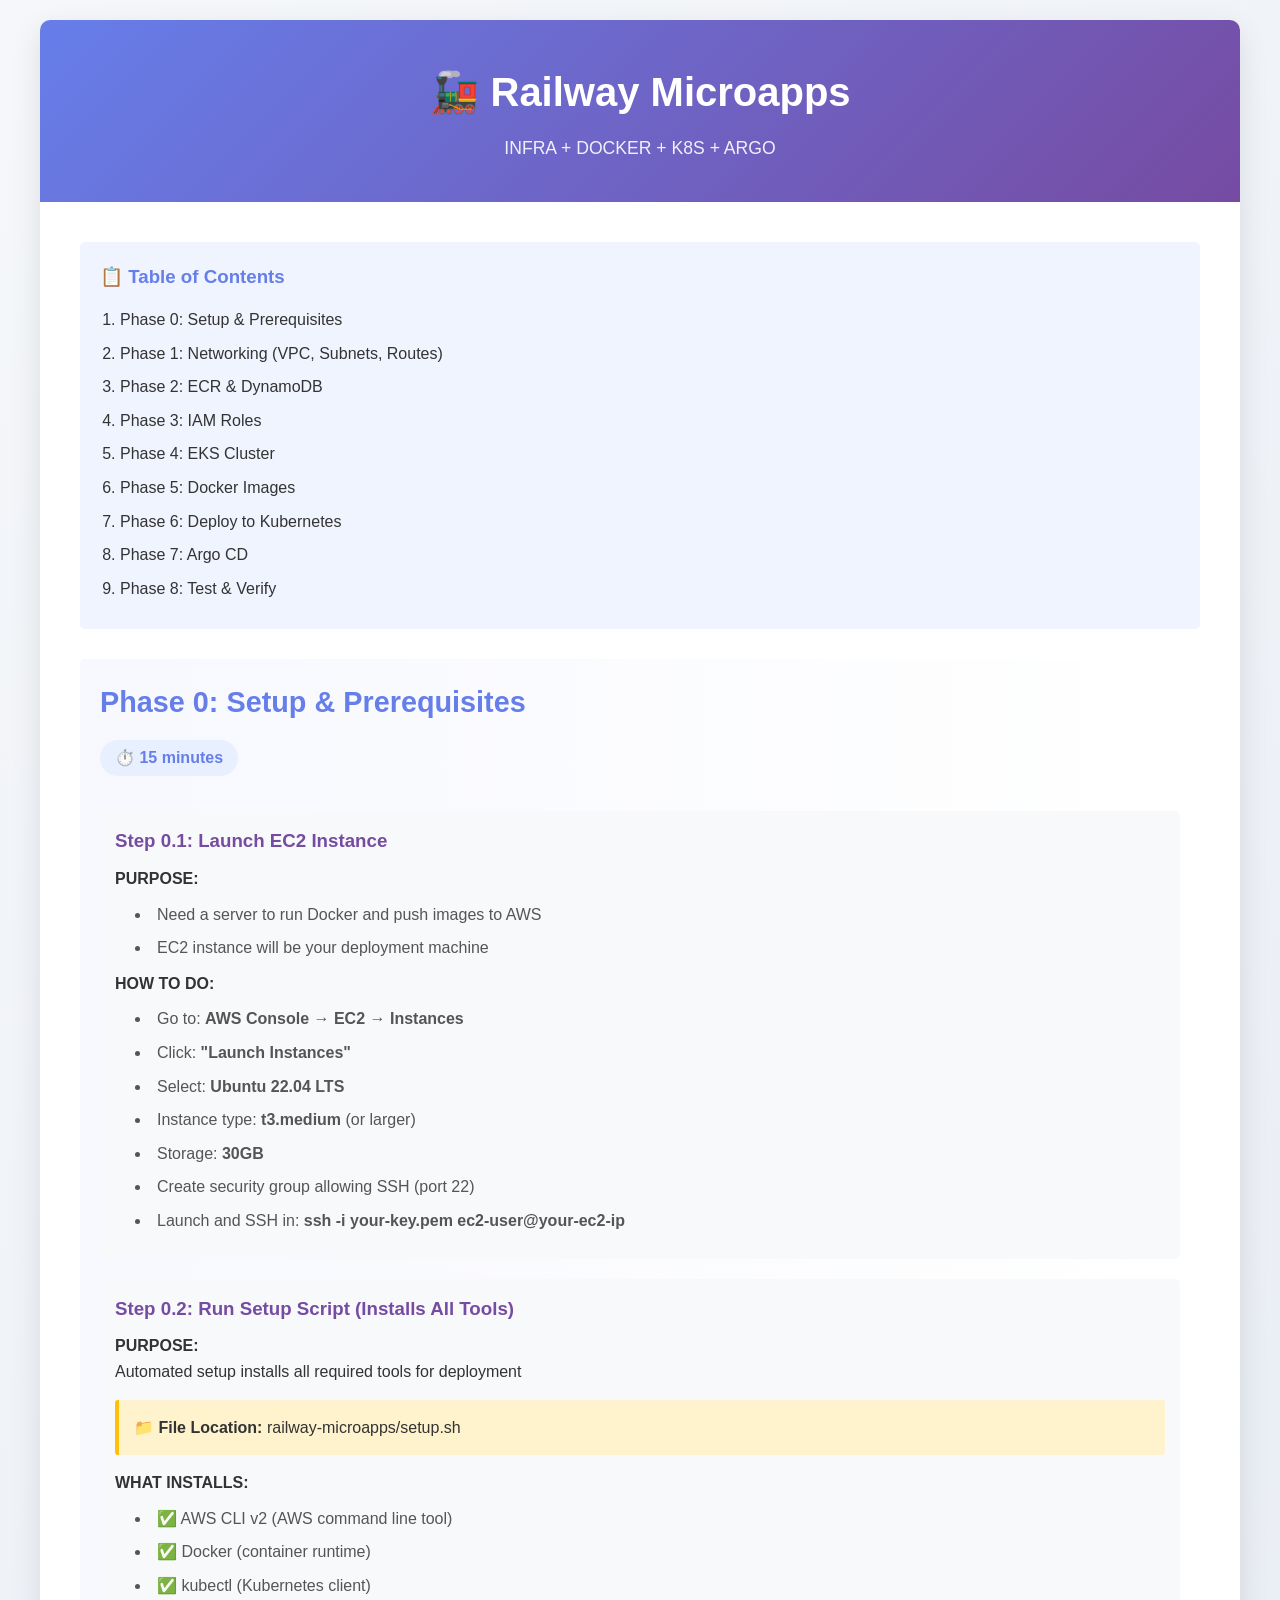
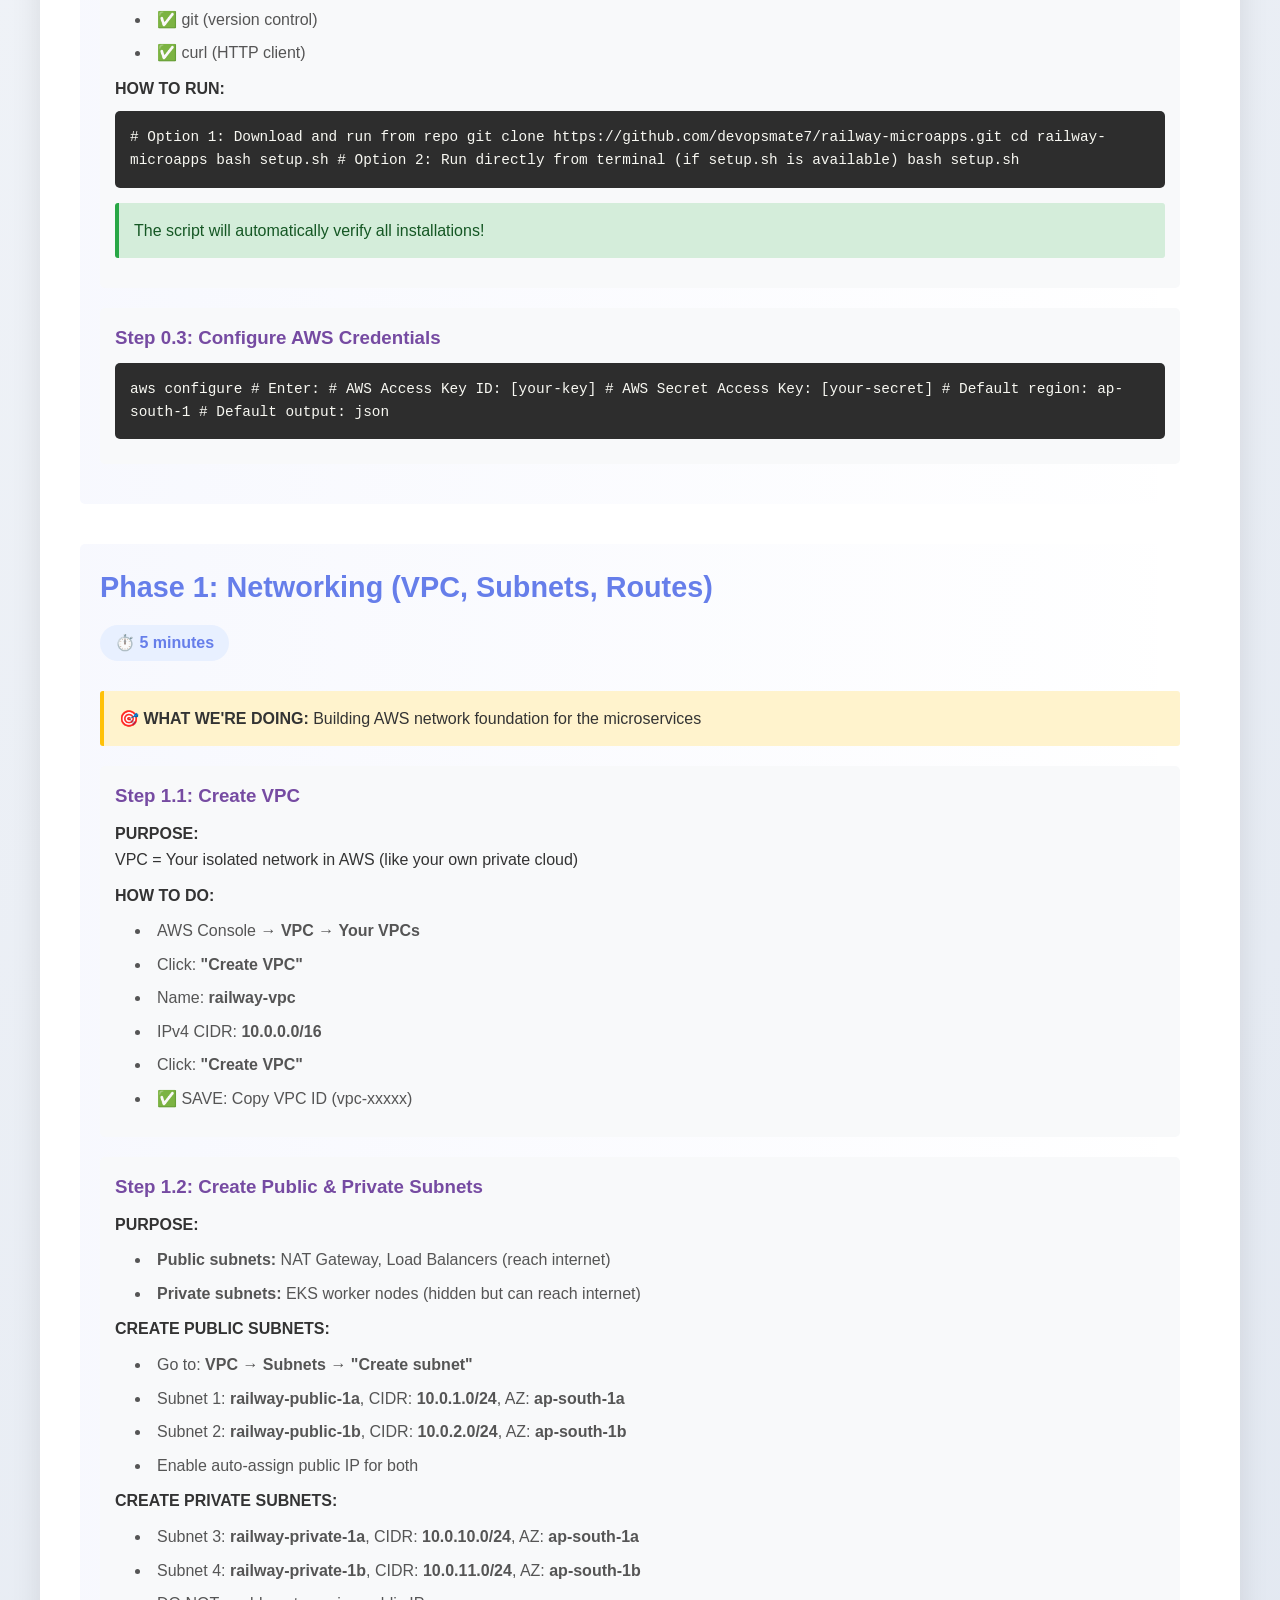
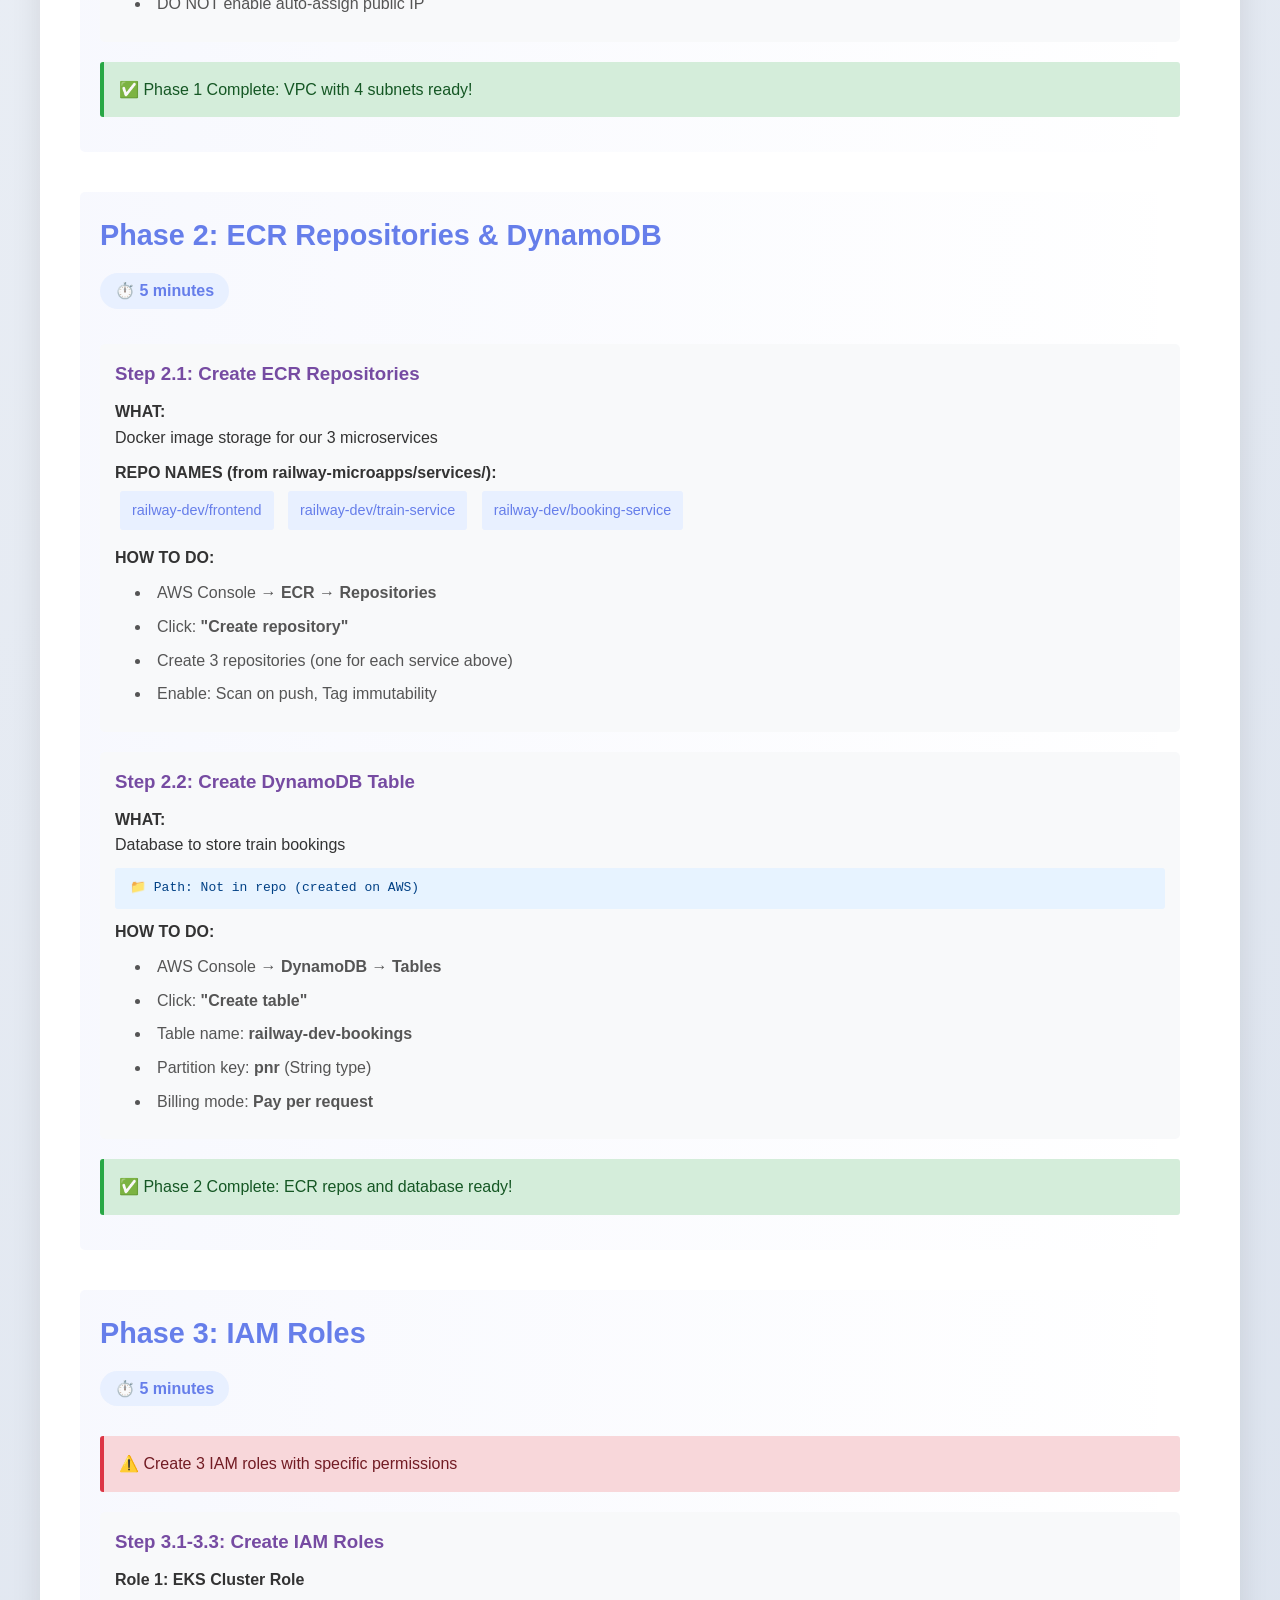
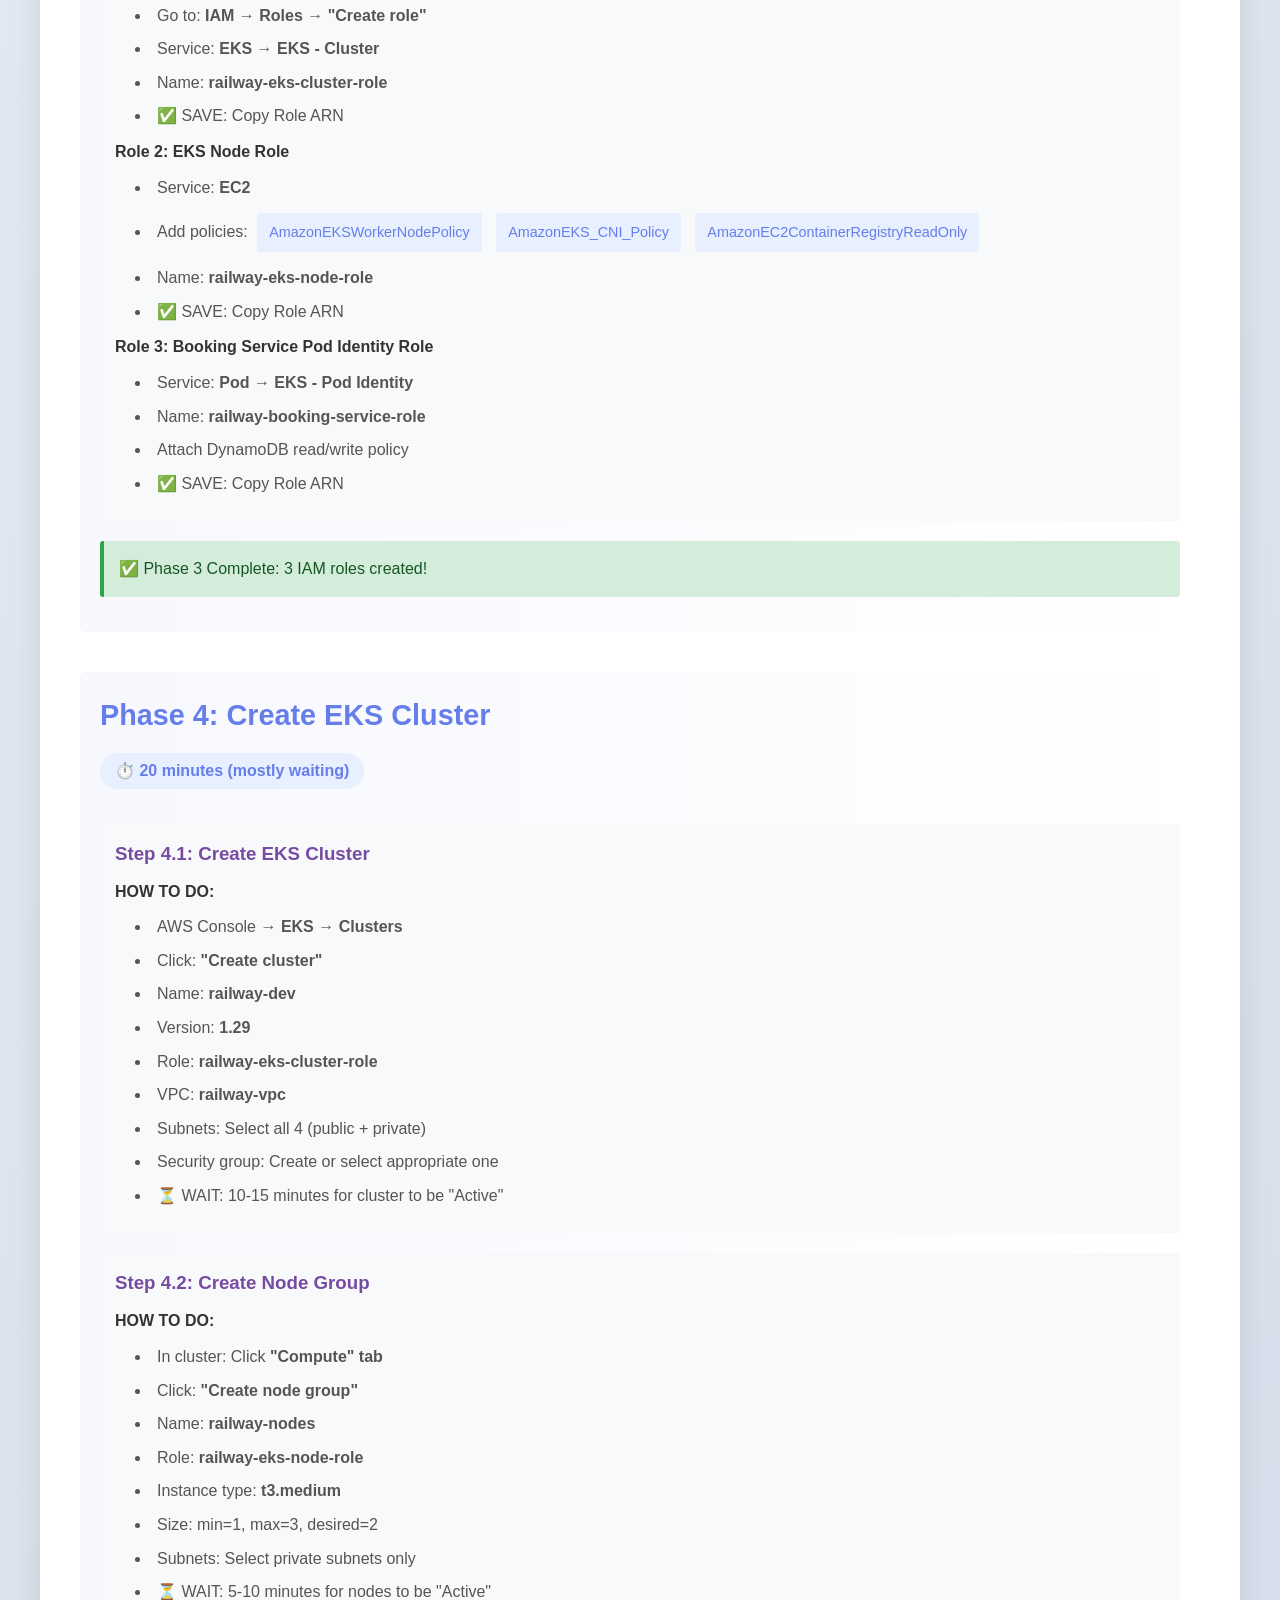
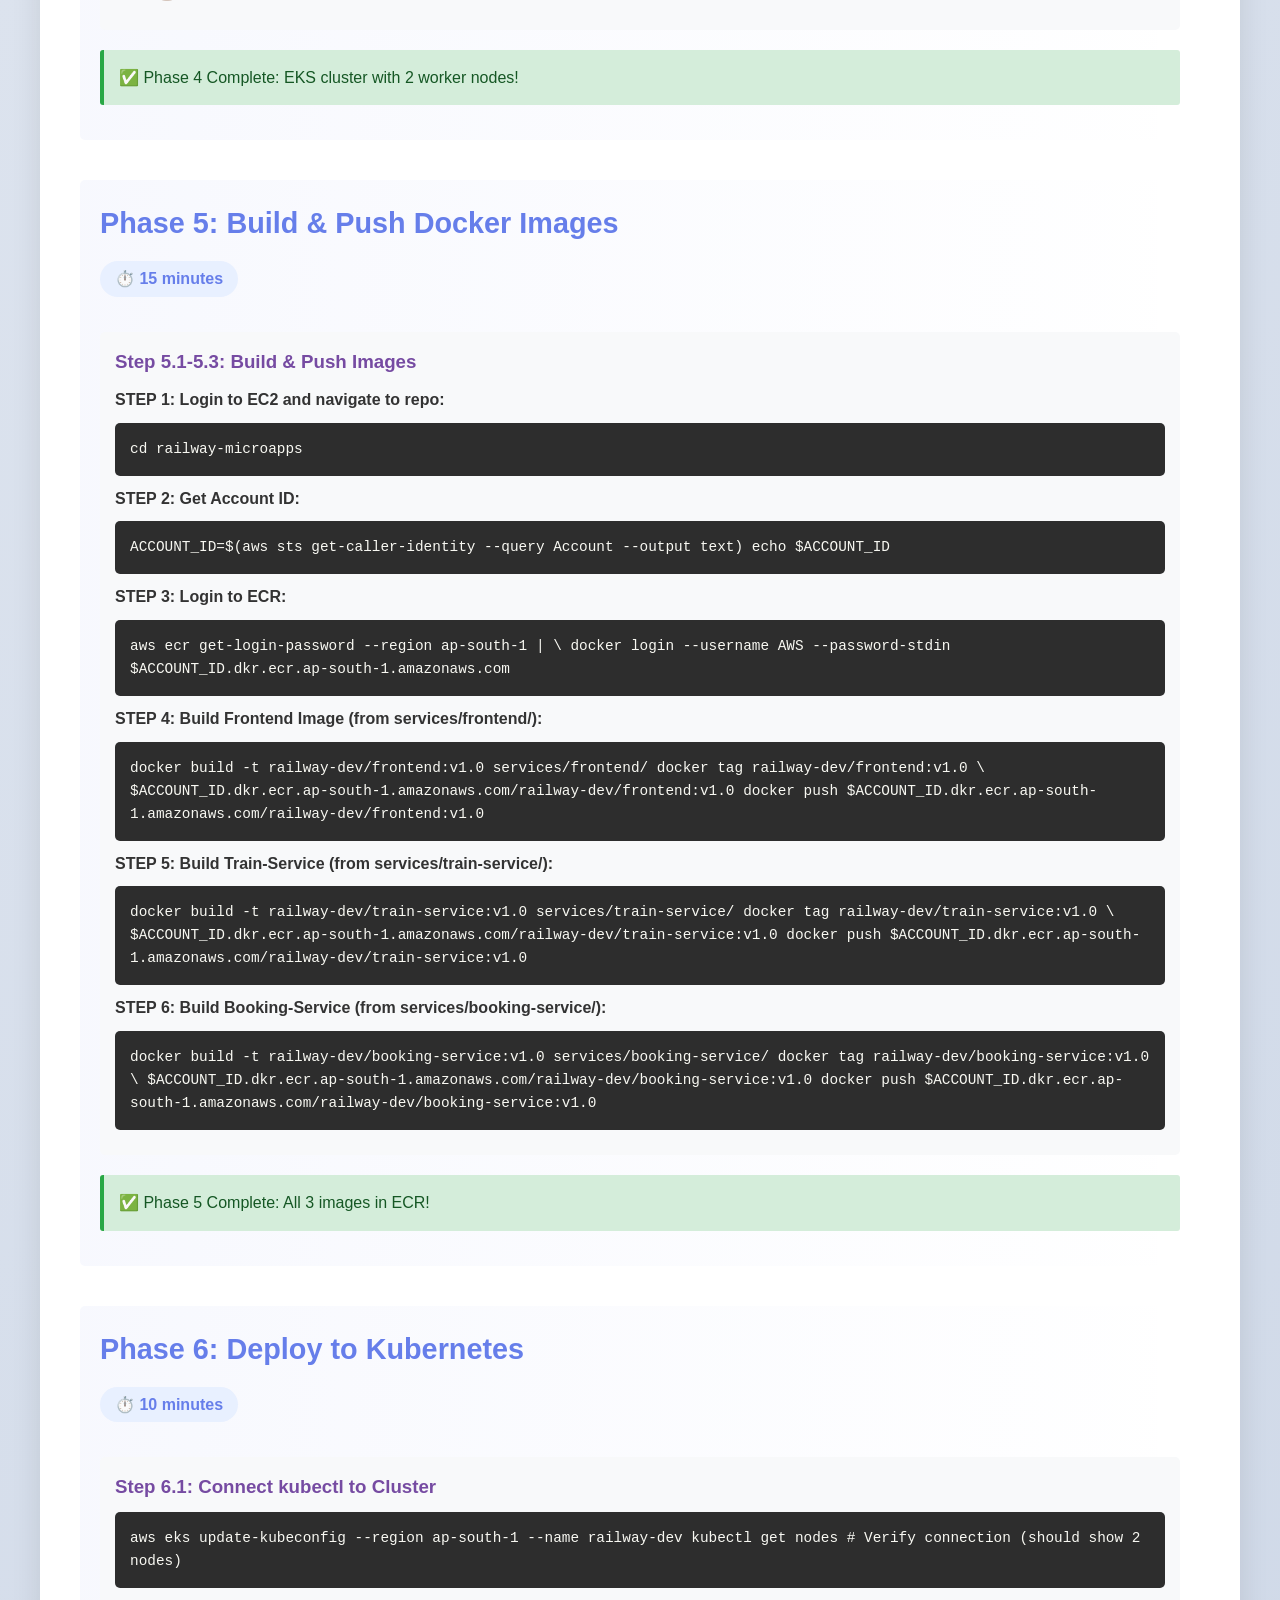
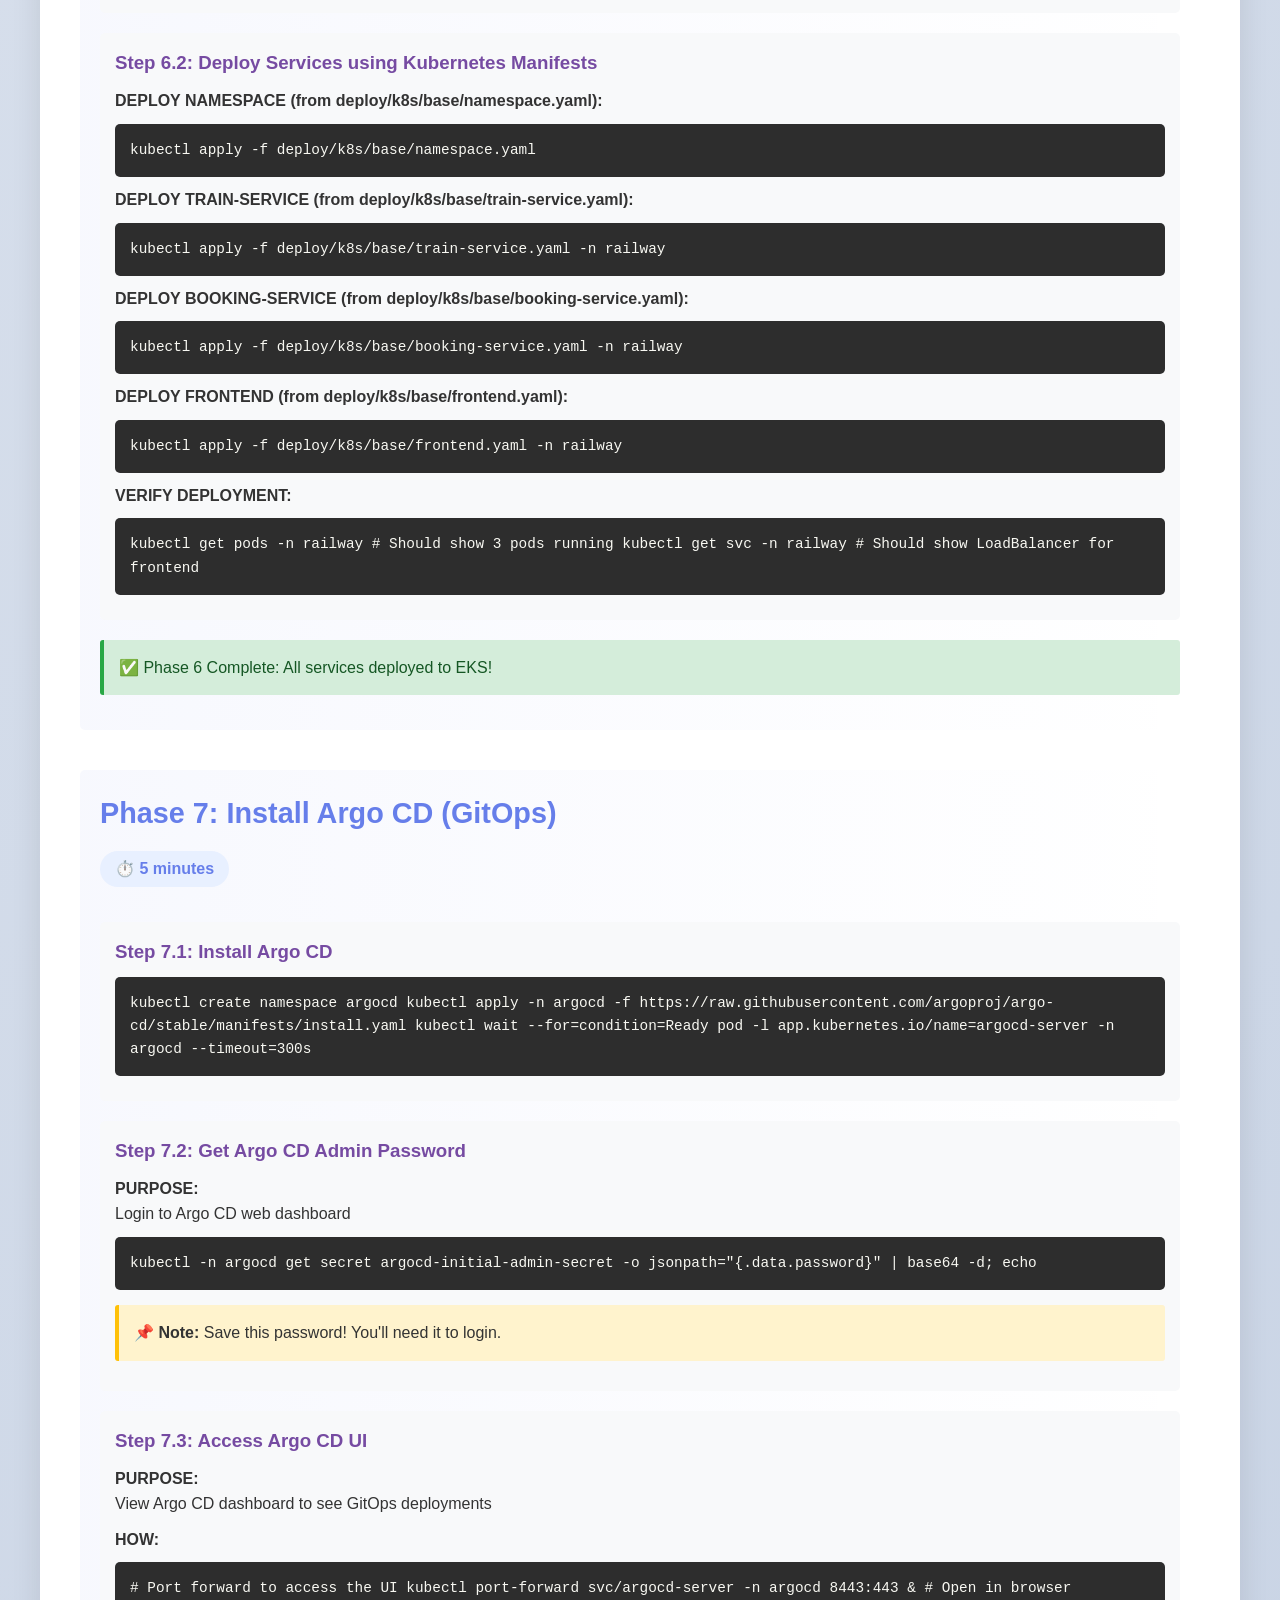
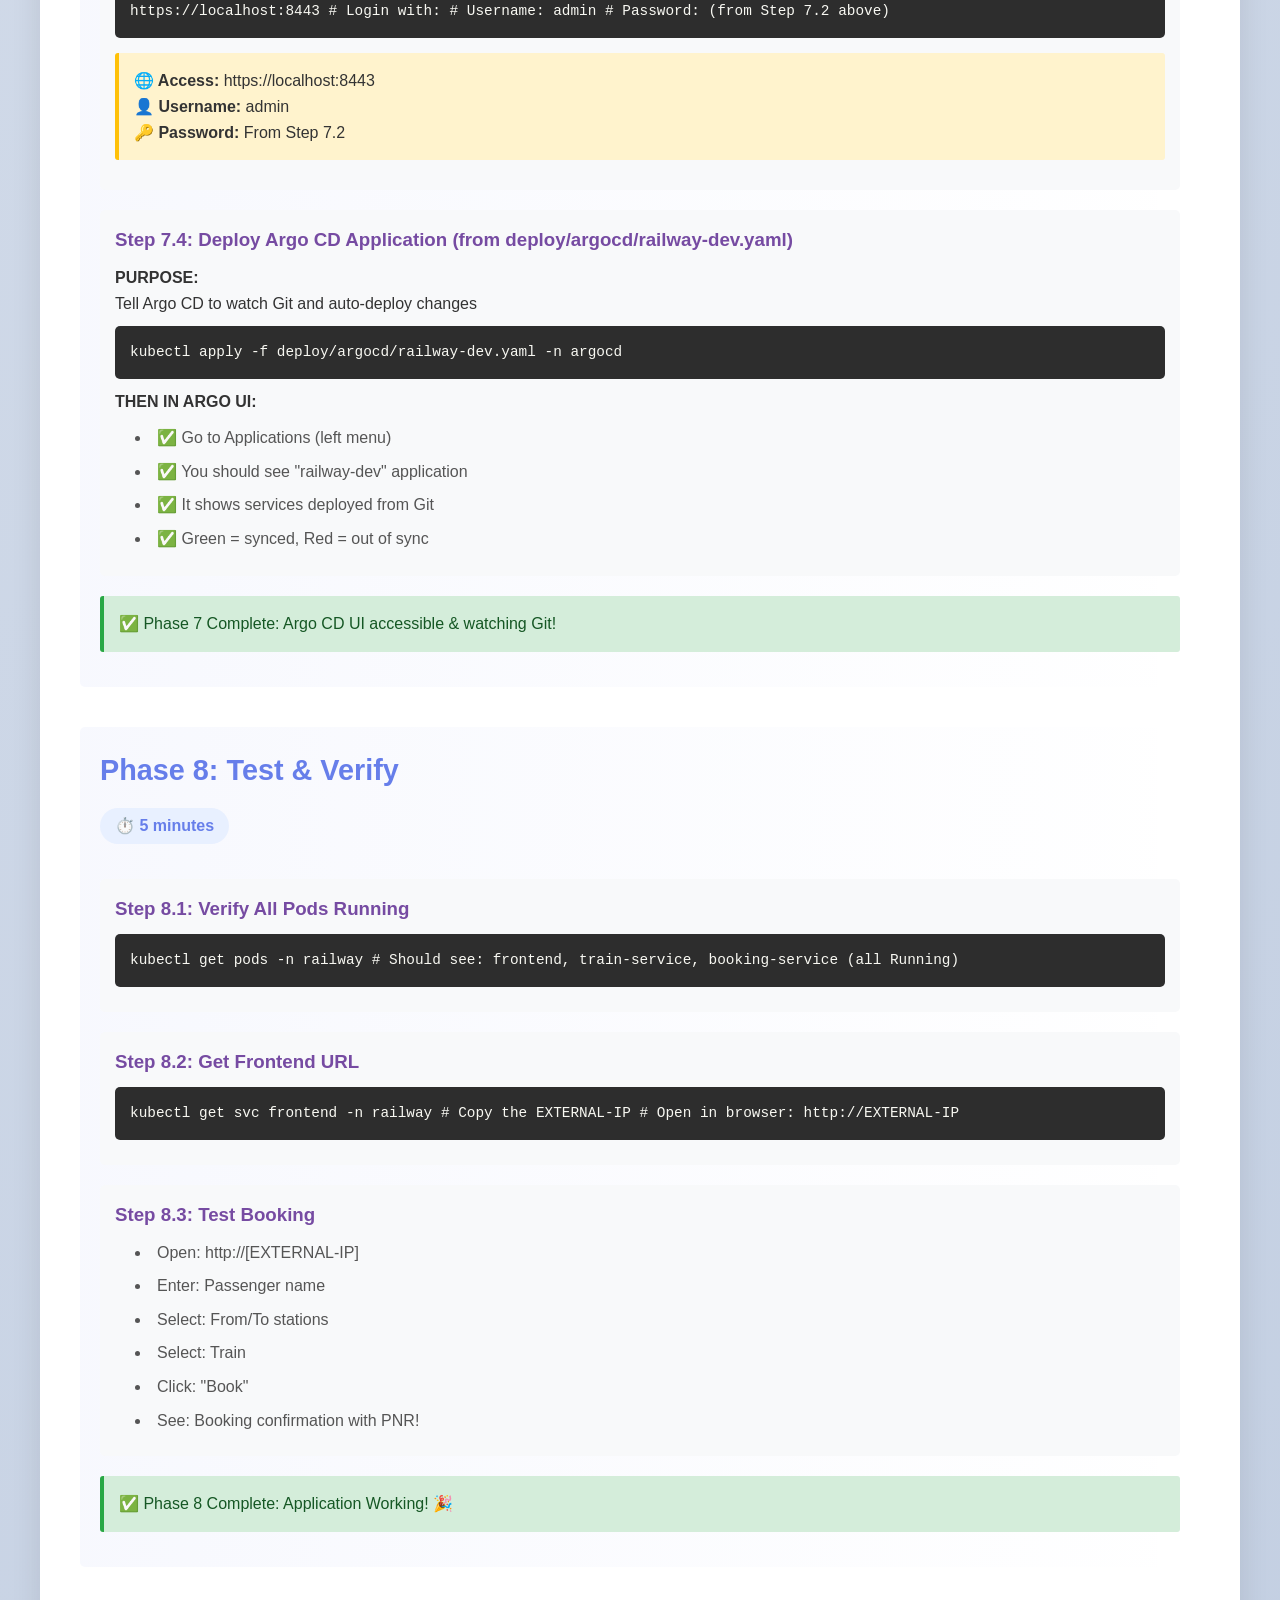
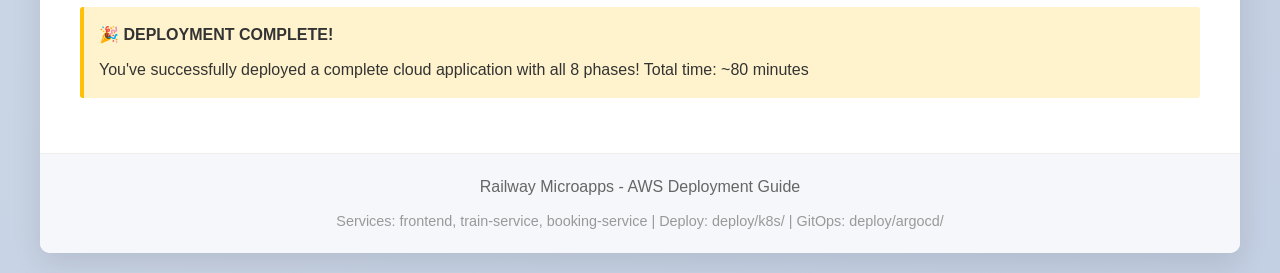
==== DEPLOYMENT-GUIDE.html @ 7a45e985 "Add EC2 setup script and update deployment guide with Argo CD UI access instructions Co-authored-by:" ====
<!DOCTYPE html>
<html lang="en">
<head>
    <meta charset="UTF-8">
    <meta name="viewport" content="width=device-width, initial-scale=1.0">
    <title>Railway Microapps - Deployment Guide</title>
    <style>
        * {
            margin: 0;
            padding: 0;
            box-sizing: border-box;
        }
        
        body {
            font-family: 'Segoe UI', Tahoma, Geneva, Verdana, sans-serif;
            background: linear-gradient(135deg, #f5f7fa 0%, #c3cfe2 100%);
            color: #333;
            line-height: 1.6;
            padding: 20px;
        }
        
        .container {
            max-width: 1200px;
            margin: 0 auto;
            background: white;
            border-radius: 10px;
            box-shadow: 0 10px 30px rgba(0,0,0,0.1);
            overflow: hidden;
        }
        
        header {
            background: linear-gradient(135deg, #667eea 0%, #764ba2 100%);
            color: white;
            padding: 40px 20px;
            text-align: center;
        }
        
        header h1 {
            font-size: 2.5em;
            margin-bottom: 10px;
        }
        
        header p {
            font-size: 1.1em;
            opacity: 0.9;
        }
        
        .content {
            padding: 40px;
        }
        
        .phase {
            margin-bottom: 40px;
            background: linear-gradient(to right, rgba(102, 126, 234, 0.05), transparent);
            padding: 20px;
            border-radius: 5px;
        }
        
        .phase h2 {
            color: #667eea;
            margin-bottom: 15px;
            font-size: 1.8em;
        }
        
        .phase-time {
            background: #e8f0ff;
            color: #667eea;
            display: inline-block;
            padding: 5px 15px;
            border-radius: 20px;
            font-weight: bold;
            margin-bottom: 15px;
        }
        
        .step {
            margin: 20px 0;
            padding: 15px;
            background: #f8f9fa;
            border-radius: 5px;
        }
        
        .step h3 {
            color: #764ba2;
            margin-bottom: 10px;
        }
        
        .step-content {
            margin: 10px 0;
        }
        
        .section-title {
            font-weight: bold;
            color: #333;
            margin-top: 10px;
        }
        
        .command-block {
            background: #2d2d2d;
            color: #f8f8f2;
            padding: 15px;
            border-radius: 5px;
            margin: 10px 0;
            font-family: 'Courier New', monospace;
            overflow-x: auto;
            font-size: 0.9em;
        }
        
        .list {
            margin-left: 20px;
            margin-top: 10px;
        }
        
        .list li {
            margin: 8px 0;
            color: #555;
        }
        
        .highlight {
            background: #fff3cd;
            padding: 15px;
            border-left: 4px solid #ffc107;
            border-radius: 3px;
            margin: 15px 0;
        }
        
        .success {
            background: #d4edda;
            padding: 15px;
            border-left: 4px solid #28a745;
            border-radius: 3px;
            margin: 15px 0;
            color: #155724;
        }
        
        .repo-path {
            background: #e7f3ff;
            padding: 10px 15px;
            border-radius: 3px;
            color: #004085;
            margin: 10px 0;
            font-family: monospace;
        }
        
        .toc {
            background: #f0f4ff;
            padding: 20px;
            border-radius: 5px;
            margin-bottom: 30px;
        }
        
        .toc h3 {
            color: #667eea;
            margin-bottom: 15px;
        }
        
        .toc ol {
            margin-left: 20px;
        }
        
        .toc li {
            margin: 8px 0;
        }
        
        footer {
            background: #f5f7fa;
            padding: 20px;
            text-align: center;
            color: #666;
            border-top: 1px solid #eee;
        }
        
        .tab {
            display: inline-block;
            margin: 5px;
            padding: 8px 12px;
            background: #e8f0ff;
            color: #667eea;
            border-radius: 3px;
            font-size: 0.9em;
        }
        
        .warning {
            background: #f8d7da;
            padding: 15px;
            border-left: 4px solid #dc3545;
            border-radius: 3px;
            margin: 15px 0;
            color: #721c24;
        }
    </style>
</head>
<body>
    <div class="container">
        <header>
            <h1>🚂 Railway Microapps</h1>
            <p>INFRA + DOCKER + K8S + ARGO</p>
        </header>
        
        <div class="content">
            <div class="toc">
                <h3>📋 Table of Contents</h3>
                <ol>
                    <li>Phase 0: Setup & Prerequisites</li>
                    <li>Phase 1: Networking (VPC, Subnets, Routes)</li>
                    <li>Phase 2: ECR & DynamoDB</li>
                    <li>Phase 3: IAM Roles</li>
                    <li>Phase 4: EKS Cluster</li>
                    <li>Phase 5: Docker Images</li>
                    <li>Phase 6: Deploy to Kubernetes</li>
                    <li>Phase 7: Argo CD</li>
                    <li>Phase 8: Test & Verify</li>
                </ol>
            </div>

            <!-- PHASE 0 -->
            <div class="phase">
                <h2>Phase 0: Setup & Prerequisites</h2>
                <div class="phase-time">⏱️ 15 minutes</div>
                
                <div class="step">
                    <h3>Step 0.1: Launch EC2 Instance</h3>
                    <div class="step-content">
                        <div class="section-title">PURPOSE:</div>
                        <div class="list">
                            <li>Need a server to run Docker and push images to AWS</li>
                            <li>EC2 instance will be your deployment machine</li>
                        </div>
                        
                        <div class="section-title">HOW TO DO:</div>
                        <div class="list">
                            <li>Go to: <strong>AWS Console → EC2 → Instances</strong></li>
                            <li>Click: <strong>"Launch Instances"</strong></li>
                            <li>Select: <strong>Ubuntu 22.04 LTS</strong></li>
                            <li>Instance type: <strong>t3.medium</strong> (or larger)</li>
                            <li>Storage: <strong>30GB</strong></li>
                            <li>Create security group allowing SSH (port 22)</li>
                            <li>Launch and SSH in: <strong>ssh -i your-key.pem ec2-user@your-ec2-ip</strong></li>
                        </div>
                    </div>
                </div>

                <div class="step">
                    <h3>Step 0.2: Run Setup Script (Installs All Tools)</h3>
                    <div class="step-content">
                        <div class="section-title">PURPOSE:</div>
                        <p>Automated setup installs all required tools for deployment</p>
                        
                        <div class="highlight">
                            <strong>📁 File Location:</strong> railway-microapps/setup.sh
                        </div>
                        
                        <div class="section-title">WHAT INSTALLS:</div>
                        <div class="list">
                            <li>✅ AWS CLI v2 (AWS command line tool)</li>
                            <li>✅ Docker (container runtime)</li>
                            <li>✅ kubectl (Kubernetes client)</li>
                            <li>✅ git (version control)</li>
                            <li>✅ curl (HTTP client)</li>
                        </div>
                        
                        <div class="section-title">HOW TO RUN:</div>
                        <div class="command-block">
# Option 1: Download and run from repo
git clone https://github.com/devopsmate7/railway-microapps.git
cd railway-microapps
bash setup.sh

# Option 2: Run directly from terminal (if setup.sh is available)
bash setup.sh
                        </div>
                        
                        <div class="success">
                            The script will automatically verify all installations!
                        </div>
                    </div>
                </div>

                <div class="step">
                    <h3>Step 0.3: Configure AWS Credentials</h3>
                    <div class="step-content">
                        <div class="command-block">
aws configure

# Enter:
# AWS Access Key ID: [your-key]
# AWS Secret Access Key: [your-secret]
# Default region: ap-south-1
# Default output: json
                        </div>
                    </div>
                </div>
            </div>

            <!-- PHASE 1 -->
            <div class="phase">
                <h2>Phase 1: Networking (VPC, Subnets, Routes)</h2>
                <div class="phase-time">⏱️ 5 minutes</div>
                
                <div class="highlight">
                    <strong>🎯 WHAT WE'RE DOING:</strong> Building AWS network foundation for the microservices
                </div>

                <div class="step">
                    <h3>Step 1.1: Create VPC</h3>
                    <div class="step-content">
                        <div class="section-title">PURPOSE:</div>
                        <p>VPC = Your isolated network in AWS (like your own private cloud)</p>
                        
                        <div class="section-title">HOW TO DO:</div>
                        <div class="list">
                            <li>AWS Console → <strong>VPC → Your VPCs</strong></li>
                            <li>Click: <strong>"Create VPC"</strong></li>
                            <li>Name: <strong>railway-vpc</strong></li>
                            <li>IPv4 CIDR: <strong>10.0.0.0/16</strong></li>
                            <li>Click: <strong>"Create VPC"</strong></li>
                            <li>✅ SAVE: Copy VPC ID (vpc-xxxxx)</li>
                        </div>
                    </div>
                </div>

                <div class="step">
                    <h3>Step 1.2: Create Public & Private Subnets</h3>
                    <div class="step-content">
                        <div class="section-title">PURPOSE:</div>
                        <div class="list">
                            <li><strong>Public subnets:</strong> NAT Gateway, Load Balancers (reach internet)</li>
                            <li><strong>Private subnets:</strong> EKS worker nodes (hidden but can reach internet)</li>
                        </div>
                        
                        <div class="section-title">CREATE PUBLIC SUBNETS:</div>
                        <div class="list">
                            <li>Go to: <strong>VPC → Subnets → "Create subnet"</strong></li>
                            <li>Subnet 1: <strong>railway-public-1a</strong>, CIDR: <strong>10.0.1.0/24</strong>, AZ: <strong>ap-south-1a</strong></li>
                            <li>Subnet 2: <strong>railway-public-1b</strong>, CIDR: <strong>10.0.2.0/24</strong>, AZ: <strong>ap-south-1b</strong></li>
                            <li>Enable auto-assign public IP for both</li>
                        </div>
                        
                        <div class="section-title">CREATE PRIVATE SUBNETS:</div>
                        <div class="list">
                            <li>Subnet 3: <strong>railway-private-1a</strong>, CIDR: <strong>10.0.10.0/24</strong>, AZ: <strong>ap-south-1a</strong></li>
                            <li>Subnet 4: <strong>railway-private-1b</strong>, CIDR: <strong>10.0.11.0/24</strong>, AZ: <strong>ap-south-1b</strong></li>
                            <li>DO NOT enable auto-assign public IP</li>
                        </div>
                    </div>
                </div>

                <div class="success">
                    ✅ Phase 1 Complete: VPC with 4 subnets ready!
                </div>
            </div>

            <!-- PHASE 2 -->
            <div class="phase">
                <h2>Phase 2: ECR Repositories & DynamoDB</h2>
                <div class="phase-time">⏱️ 5 minutes</div>
                
                <div class="step">
                    <h3>Step 2.1: Create ECR Repositories</h3>
                    <div class="step-content">
                        <div class="section-title">WHAT:</div>
                        <p>Docker image storage for our 3 microservices</p>
                        
                        <div class="section-title">REPO NAMES (from railway-microapps/services/):</div>
                        <div class="tab">railway-dev/frontend</div>
                        <div class="tab">railway-dev/train-service</div>
                        <div class="tab">railway-dev/booking-service</div>
                        
                        <div class="section-title">HOW TO DO:</div>
                        <div class="list">
                            <li>AWS Console → <strong>ECR → Repositories</strong></li>
                            <li>Click: <strong>"Create repository"</strong></li>
                            <li>Create 3 repositories (one for each service above)</li>
                            <li>Enable: Scan on push, Tag immutability</li>
                        </div>
                    </div>
                </div>

                <div class="step">
                    <h3>Step 2.2: Create DynamoDB Table</h3>
                    <div class="step-content">
                        <div class="section-title">WHAT:</div>
                        <p>Database to store train bookings</p>
                        
                        <div class="repo-path">
                            📁 Path: Not in repo (created on AWS)
                        </div>
                        
                        <div class="section-title">HOW TO DO:</div>
                        <div class="list">
                            <li>AWS Console → <strong>DynamoDB → Tables</strong></li>
                            <li>Click: <strong>"Create table"</strong></li>
                            <li>Table name: <strong>railway-dev-bookings</strong></li>
                            <li>Partition key: <strong>pnr</strong> (String type)</li>
                            <li>Billing mode: <strong>Pay per request</strong></li>
                        </div>
                    </div>
                </div>

                <div class="success">
                    ✅ Phase 2 Complete: ECR repos and database ready!
                </div>
            </div>

            <!-- PHASE 3 -->
            <div class="phase">
                <h2>Phase 3: IAM Roles</h2>
                <div class="phase-time">⏱️ 5 minutes</div>
                
                <div class="warning">
                    ⚠️ Create 3 IAM roles with specific permissions
                </div>
                
                <div class="step">
                    <h3>Step 3.1-3.3: Create IAM Roles</h3>
                    <div class="step-content">
                        <div class="section-title">Role 1: EKS Cluster Role</div>
                        <div class="list">
                            <li>Go to: <strong>IAM → Roles → "Create role"</strong></li>
                            <li>Service: <strong>EKS → EKS - Cluster</strong></li>
                            <li>Name: <strong>railway-eks-cluster-role</strong></li>
                            <li>✅ SAVE: Copy Role ARN</li>
                        </div>
                        
                        <div class="section-title">Role 2: EKS Node Role</div>
                        <div class="list">
                            <li>Service: <strong>EC2</strong></li>
                            <li>Add policies:
                                <div class="tab">AmazonEKSWorkerNodePolicy</div>
                                <div class="tab">AmazonEKS_CNI_Policy</div>
                                <div class="tab">AmazonEC2ContainerRegistryReadOnly</div>
                            </li>
                            <li>Name: <strong>railway-eks-node-role</strong></li>
                            <li>✅ SAVE: Copy Role ARN</li>
                        </div>
                        
                        <div class="section-title">Role 3: Booking Service Pod Identity Role</div>
                        <div class="list">
                            <li>Service: <strong>Pod → EKS - Pod Identity</strong></li>
                            <li>Name: <strong>railway-booking-service-role</strong></li>
                            <li>Attach DynamoDB read/write policy</li>
                            <li>✅ SAVE: Copy Role ARN</li>
                        </div>
                    </div>
                </div>

                <div class="success">
                    ✅ Phase 3 Complete: 3 IAM roles created!
                </div>
            </div>

            <!-- PHASE 4 -->
            <div class="phase">
                <h2>Phase 4: Create EKS Cluster</h2>
                <div class="phase-time">⏱️ 20 minutes (mostly waiting)</div>
                
                <div class="step">
                    <h3>Step 4.1: Create EKS Cluster</h3>
                    <div class="step-content">
                        <div class="section-title">HOW TO DO:</div>
                        <div class="list">
                            <li>AWS Console → <strong>EKS → Clusters</strong></li>
                            <li>Click: <strong>"Create cluster"</strong></li>
                            <li>Name: <strong>railway-dev</strong></li>
                            <li>Version: <strong>1.29</strong></li>
                            <li>Role: <strong>railway-eks-cluster-role</strong></li>
                            <li>VPC: <strong>railway-vpc</strong></li>
                            <li>Subnets: Select all 4 (public + private)</li>
                            <li>Security group: Create or select appropriate one</li>
                            <li>⏳ WAIT: 10-15 minutes for cluster to be "Active"</li>
                        </div>
                    </div>
                </div>

                <div class="step">
                    <h3>Step 4.2: Create Node Group</h3>
                    <div class="step-content">
                        <div class="section-title">HOW TO DO:</div>
                        <div class="list">
                            <li>In cluster: Click <strong>"Compute" tab</strong></li>
                            <li>Click: <strong>"Create node group"</strong></li>
                            <li>Name: <strong>railway-nodes</strong></li>
                            <li>Role: <strong>railway-eks-node-role</strong></li>
                            <li>Instance type: <strong>t3.medium</strong></li>
                            <li>Size: min=1, max=3, desired=2</li>
                            <li>Subnets: Select private subnets only</li>
                            <li>⏳ WAIT: 5-10 minutes for nodes to be "Active"</li>
                        </div>
                    </div>
                </div>

                <div class="success">
                    ✅ Phase 4 Complete: EKS cluster with 2 worker nodes!
                </div>
            </div>

            <!-- PHASE 5 -->
            <div class="phase">
                <h2>Phase 5: Build & Push Docker Images</h2>
                <div class="phase-time">⏱️ 15 minutes</div>
                
                <div class="step">
                    <h3>Step 5.1-5.3: Build & Push Images</h3>
                    <div class="step-content">
                        <div class="section-title">STEP 1: Login to EC2 and navigate to repo:</div>
                        <div class="command-block">
cd railway-microapps
                        </div>
                        
                        <div class="section-title">STEP 2: Get Account ID:</div>
                        <div class="command-block">
ACCOUNT_ID=$(aws sts get-caller-identity --query Account --output text)
echo $ACCOUNT_ID
                        </div>
                        
                        <div class="section-title">STEP 3: Login to ECR:</div>
                        <div class="command-block">
aws ecr get-login-password --region ap-south-1 | \
docker login --username AWS --password-stdin $ACCOUNT_ID.dkr.ecr.ap-south-1.amazonaws.com
                        </div>
                        
                        <div class="section-title">STEP 4: Build Frontend Image (from services/frontend/):</div>
                        <div class="command-block">
docker build -t railway-dev/frontend:v1.0 services/frontend/
docker tag railway-dev/frontend:v1.0 \
$ACCOUNT_ID.dkr.ecr.ap-south-1.amazonaws.com/railway-dev/frontend:v1.0
docker push $ACCOUNT_ID.dkr.ecr.ap-south-1.amazonaws.com/railway-dev/frontend:v1.0
                        </div>
                        
                        <div class="section-title">STEP 5: Build Train-Service (from services/train-service/):</div>
                        <div class="command-block">
docker build -t railway-dev/train-service:v1.0 services/train-service/
docker tag railway-dev/train-service:v1.0 \
$ACCOUNT_ID.dkr.ecr.ap-south-1.amazonaws.com/railway-dev/train-service:v1.0
docker push $ACCOUNT_ID.dkr.ecr.ap-south-1.amazonaws.com/railway-dev/train-service:v1.0
                        </div>
                        
                        <div class="section-title">STEP 6: Build Booking-Service (from services/booking-service/):</div>
                        <div class="command-block">
docker build -t railway-dev/booking-service:v1.0 services/booking-service/
docker tag railway-dev/booking-service:v1.0 \
$ACCOUNT_ID.dkr.ecr.ap-south-1.amazonaws.com/railway-dev/booking-service:v1.0
docker push $ACCOUNT_ID.dkr.ecr.ap-south-1.amazonaws.com/railway-dev/booking-service:v1.0
                        </div>
                    </div>
                </div>

                <div class="success">
                    ✅ Phase 5 Complete: All 3 images in ECR!
                </div>
            </div>

            <!-- PHASE 6 -->
            <div class="phase">
                <h2>Phase 6: Deploy to Kubernetes</h2>
                <div class="phase-time">⏱️ 10 minutes</div>
                
                <div class="step">
                    <h3>Step 6.1: Connect kubectl to Cluster</h3>
                    <div class="command-block">
aws eks update-kubeconfig --region ap-south-1 --name railway-dev
kubectl get nodes  # Verify connection (should show 2 nodes)
                    </div>
                </div>

                <div class="step">
                    <h3>Step 6.2: Deploy Services using Kubernetes Manifests</h3>
                    <div class="step-content">
                        <div class="section-title">DEPLOY NAMESPACE (from deploy/k8s/base/namespace.yaml):</div>
                        <div class="command-block">
kubectl apply -f deploy/k8s/base/namespace.yaml
                        </div>
                        
                        <div class="section-title">DEPLOY TRAIN-SERVICE (from deploy/k8s/base/train-service.yaml):</div>
                        <div class="command-block">
kubectl apply -f deploy/k8s/base/train-service.yaml -n railway
                        </div>
                        
                        <div class="section-title">DEPLOY BOOKING-SERVICE (from deploy/k8s/base/booking-service.yaml):</div>
                        <div class="command-block">
kubectl apply -f deploy/k8s/base/booking-service.yaml -n railway
                        </div>
                        
                        <div class="section-title">DEPLOY FRONTEND (from deploy/k8s/base/frontend.yaml):</div>
                        <div class="command-block">
kubectl apply -f deploy/k8s/base/frontend.yaml -n railway
                        </div>
                        
                        <div class="section-title">VERIFY DEPLOYMENT:</div>
                        <div class="command-block">
kubectl get pods -n railway  # Should show 3 pods running
kubectl get svc -n railway   # Should show LoadBalancer for frontend
                        </div>
                    </div>
                </div>

                <div class="success">
                    ✅ Phase 6 Complete: All services deployed to EKS!
                </div>
            </div>

            <!-- PHASE 7 -->
            <div class="phase">
                <h2>Phase 7: Install Argo CD (GitOps)</h2>
                <div class="phase-time">⏱️ 5 minutes</div>
                
                <div class="step">
                    <h3>Step 7.1: Install Argo CD</h3>
                    <div class="command-block">
kubectl create namespace argocd
kubectl apply -n argocd -f https://raw.githubusercontent.com/argoproj/argo-cd/stable/manifests/install.yaml
kubectl wait --for=condition=Ready pod -l app.kubernetes.io/name=argocd-server -n argocd --timeout=300s
                    </div>
                </div>

                <div class="step">
                    <h3>Step 7.2: Get Argo CD Admin Password</h3>
                    <div class="step-content">
                        <div class="section-title">PURPOSE:</div>
                        <p>Login to Argo CD web dashboard</p>
                        <div class="command-block">
kubectl -n argocd get secret argocd-initial-admin-secret -o jsonpath="{.data.password}" | base64 -d; echo
                        </div>
                        <div class="highlight">
                            <strong>📌 Note:</strong> Save this password! You'll need it to login.
                        </div>
                    </div>
                </div>

                <div class="step">
                    <h3>Step 7.3: Access Argo CD UI</h3>
                    <div class="step-content">
                        <div class="section-title">PURPOSE:</div>
                        <p>View Argo CD dashboard to see GitOps deployments</p>
                        
                        <div class="section-title">HOW:</div>
                        <div class="command-block">
# Port forward to access the UI
kubectl port-forward svc/argocd-server -n argocd 8443:443 &

# Open in browser
https://localhost:8443

# Login with:
# Username: admin
# Password: (from Step 7.2 above)
                        </div>
                        
                        <div class="highlight">
                            <strong>🌐 Access:</strong> https://localhost:8443<br>
                            <strong>👤 Username:</strong> admin<br>
                            <strong>🔑 Password:</strong> From Step 7.2
                        </div>
                    </div>
                </div>

                <div class="step">
                    <h3>Step 7.4: Deploy Argo CD Application (from deploy/argocd/railway-dev.yaml)</h3>
                    <div class="step-content">
                        <div class="section-title">PURPOSE:</div>
                        <p>Tell Argo CD to watch Git and auto-deploy changes</p>
                        
                        <div class="command-block">
kubectl apply -f deploy/argocd/railway-dev.yaml -n argocd
                        </div>
                        
                        <div class="section-title">THEN IN ARGO UI:</div>
                        <div class="list">
                            <li>✅ Go to Applications (left menu)</li>
                            <li>✅ You should see "railway-dev" application</li>
                            <li>✅ It shows services deployed from Git</li>
                            <li>✅ Green = synced, Red = out of sync</li>
                        </div>
                    </div>
                </div>

                <div class="success">
                    ✅ Phase 7 Complete: Argo CD UI accessible & watching Git!
                </div>
            </div>

            <!-- PHASE 8 -->
            <div class="phase">
                <h2>Phase 8: Test & Verify</h2>
                <div class="phase-time">⏱️ 5 minutes</div>
                
                <div class="step">
                    <h3>Step 8.1: Verify All Pods Running</h3>
                    <div class="command-block">
kubectl get pods -n railway
# Should see: frontend, train-service, booking-service (all Running)
                    </div>
                </div>

                <div class="step">
                    <h3>Step 8.2: Get Frontend URL</h3>
                    <div class="command-block">
kubectl get svc frontend -n railway
# Copy the EXTERNAL-IP
# Open in browser: http://EXTERNAL-IP
                    </div>
                </div>

                <div class="step">
                    <h3>Step 8.3: Test Booking</h3>
                    <div class="list">
                        <li>Open: http://[EXTERNAL-IP]</li>
                        <li>Enter: Passenger name</li>
                        <li>Select: From/To stations</li>
                        <li>Select: Train</li>
                        <li>Click: "Book"</li>
                        <li>See: Booking confirmation with PNR!</li>
                    </div>
                </div>

                <div class="success">
                    ✅ Phase 8 Complete: Application Working! 🎉
                </div>
            </div>

            <div class="highlight" style="margin-top: 40px;">
                <strong>🎉 DEPLOYMENT COMPLETE!</strong>
                <p style="margin-top: 10px;">
                    You've successfully deployed a complete cloud application with all 8 phases!
                    Total time: ~80 minutes
                </p>
            </div>
        </div>
        
        <footer>
            <p>Railway Microapps - AWS Deployment Guide</p>
            <p style="margin-top: 10px; font-size: 0.9em; color: #999;">
                Services: frontend, train-service, booking-service | 
                Deploy: deploy/k8s/ | 
                GitOps: deploy/argocd/
            </p>
        </footer>
    </div>
</body>
</html>
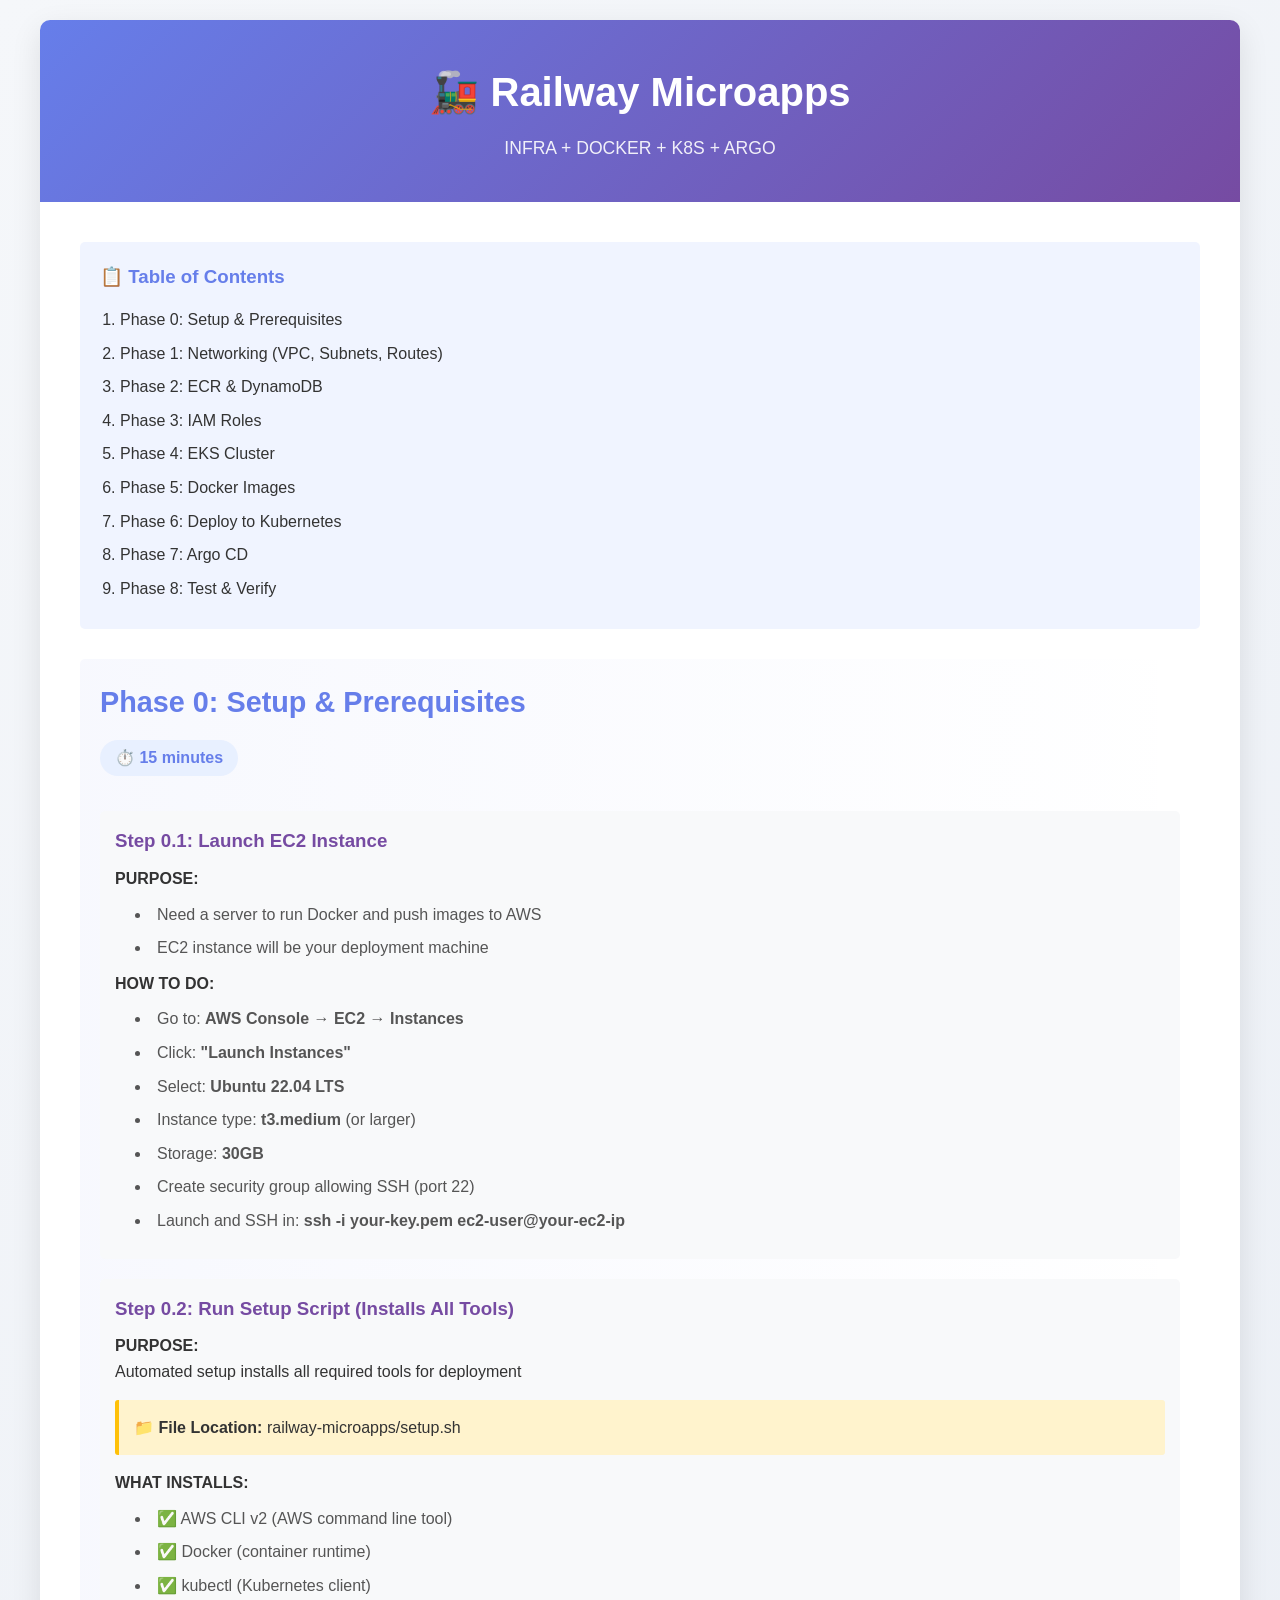
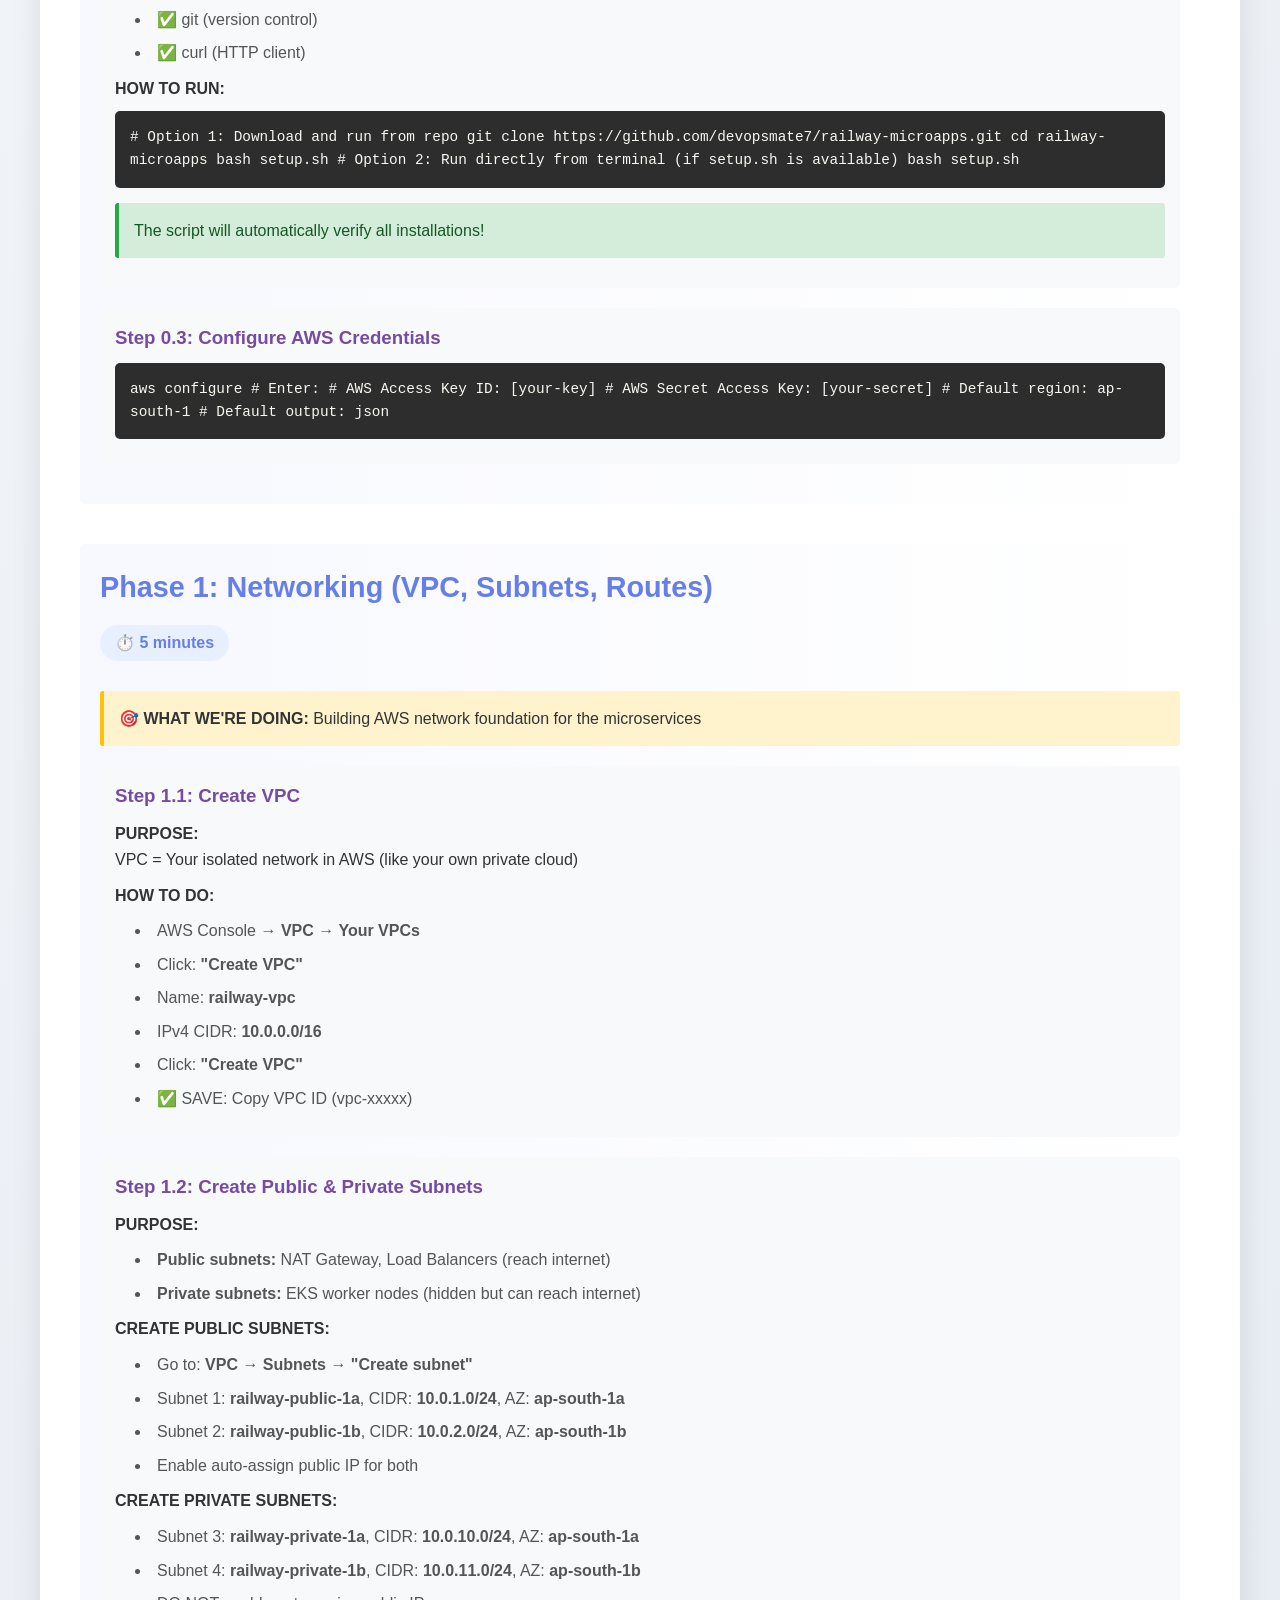
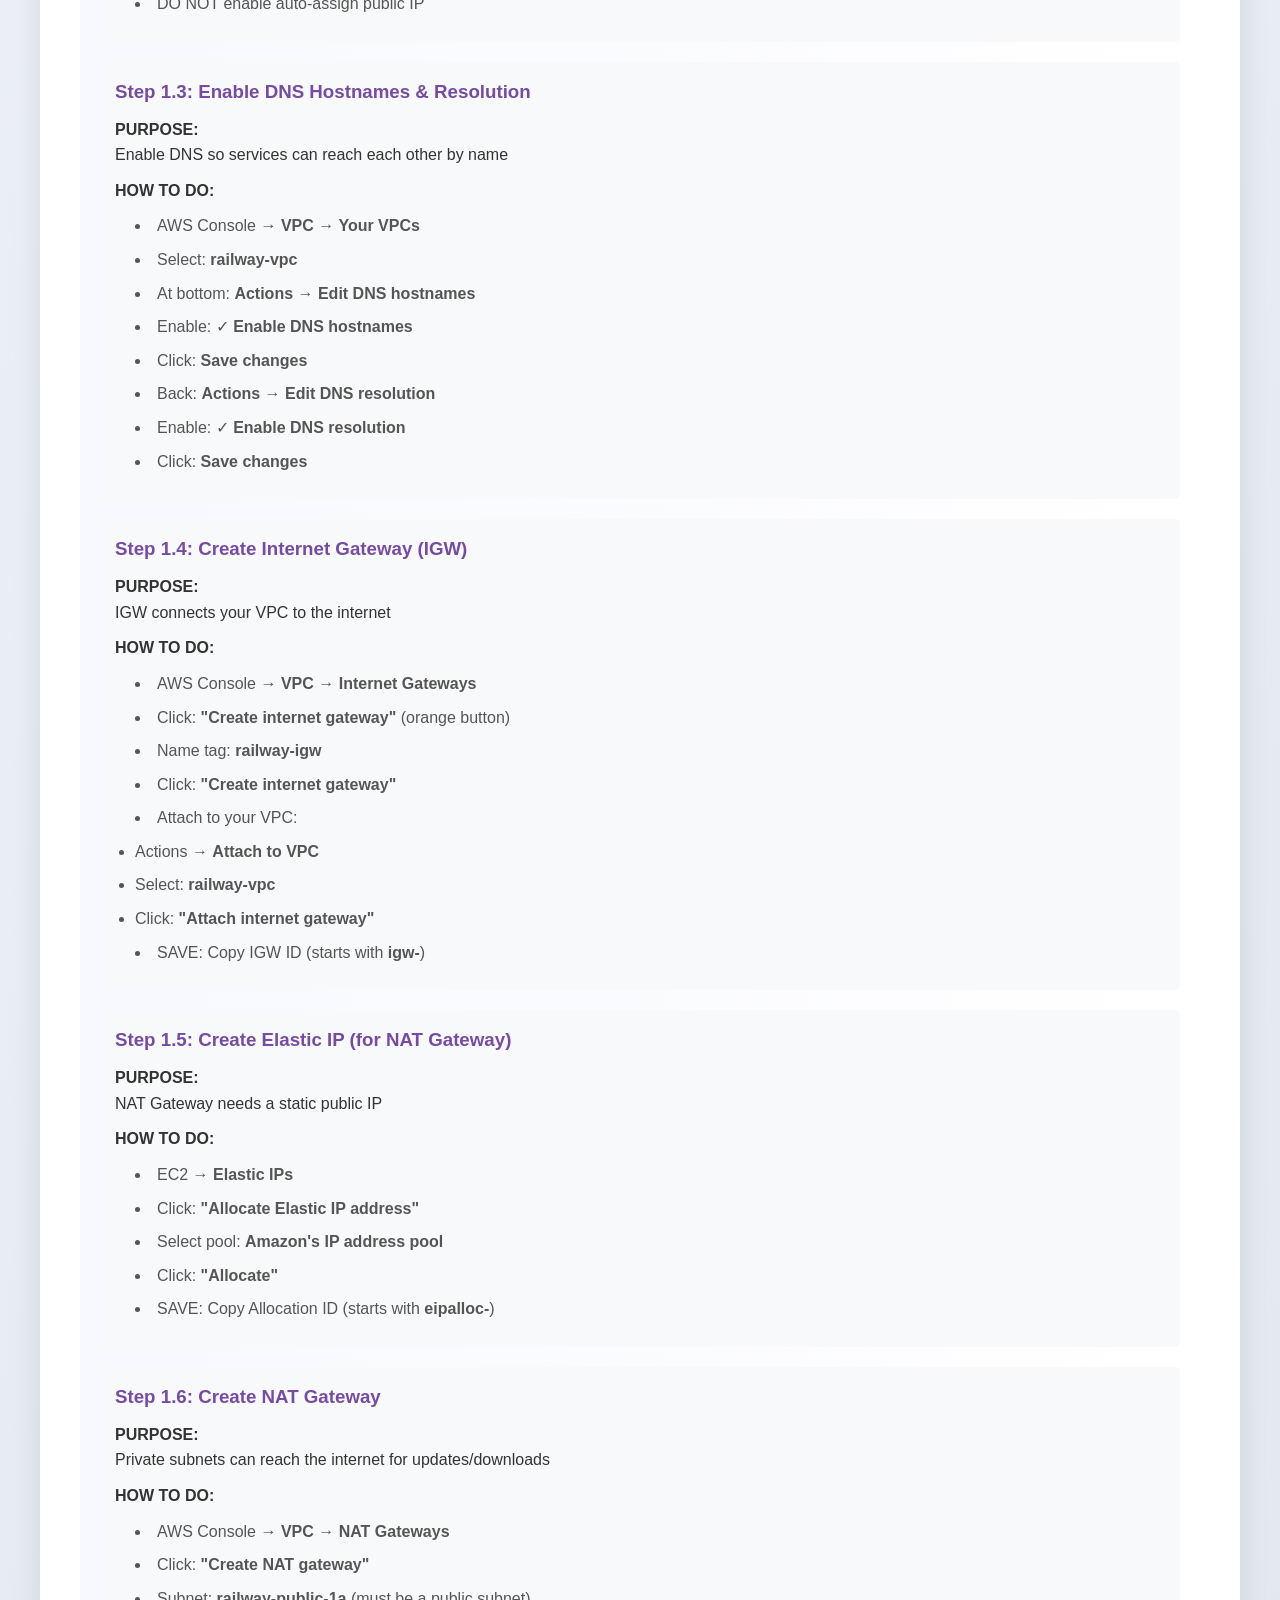
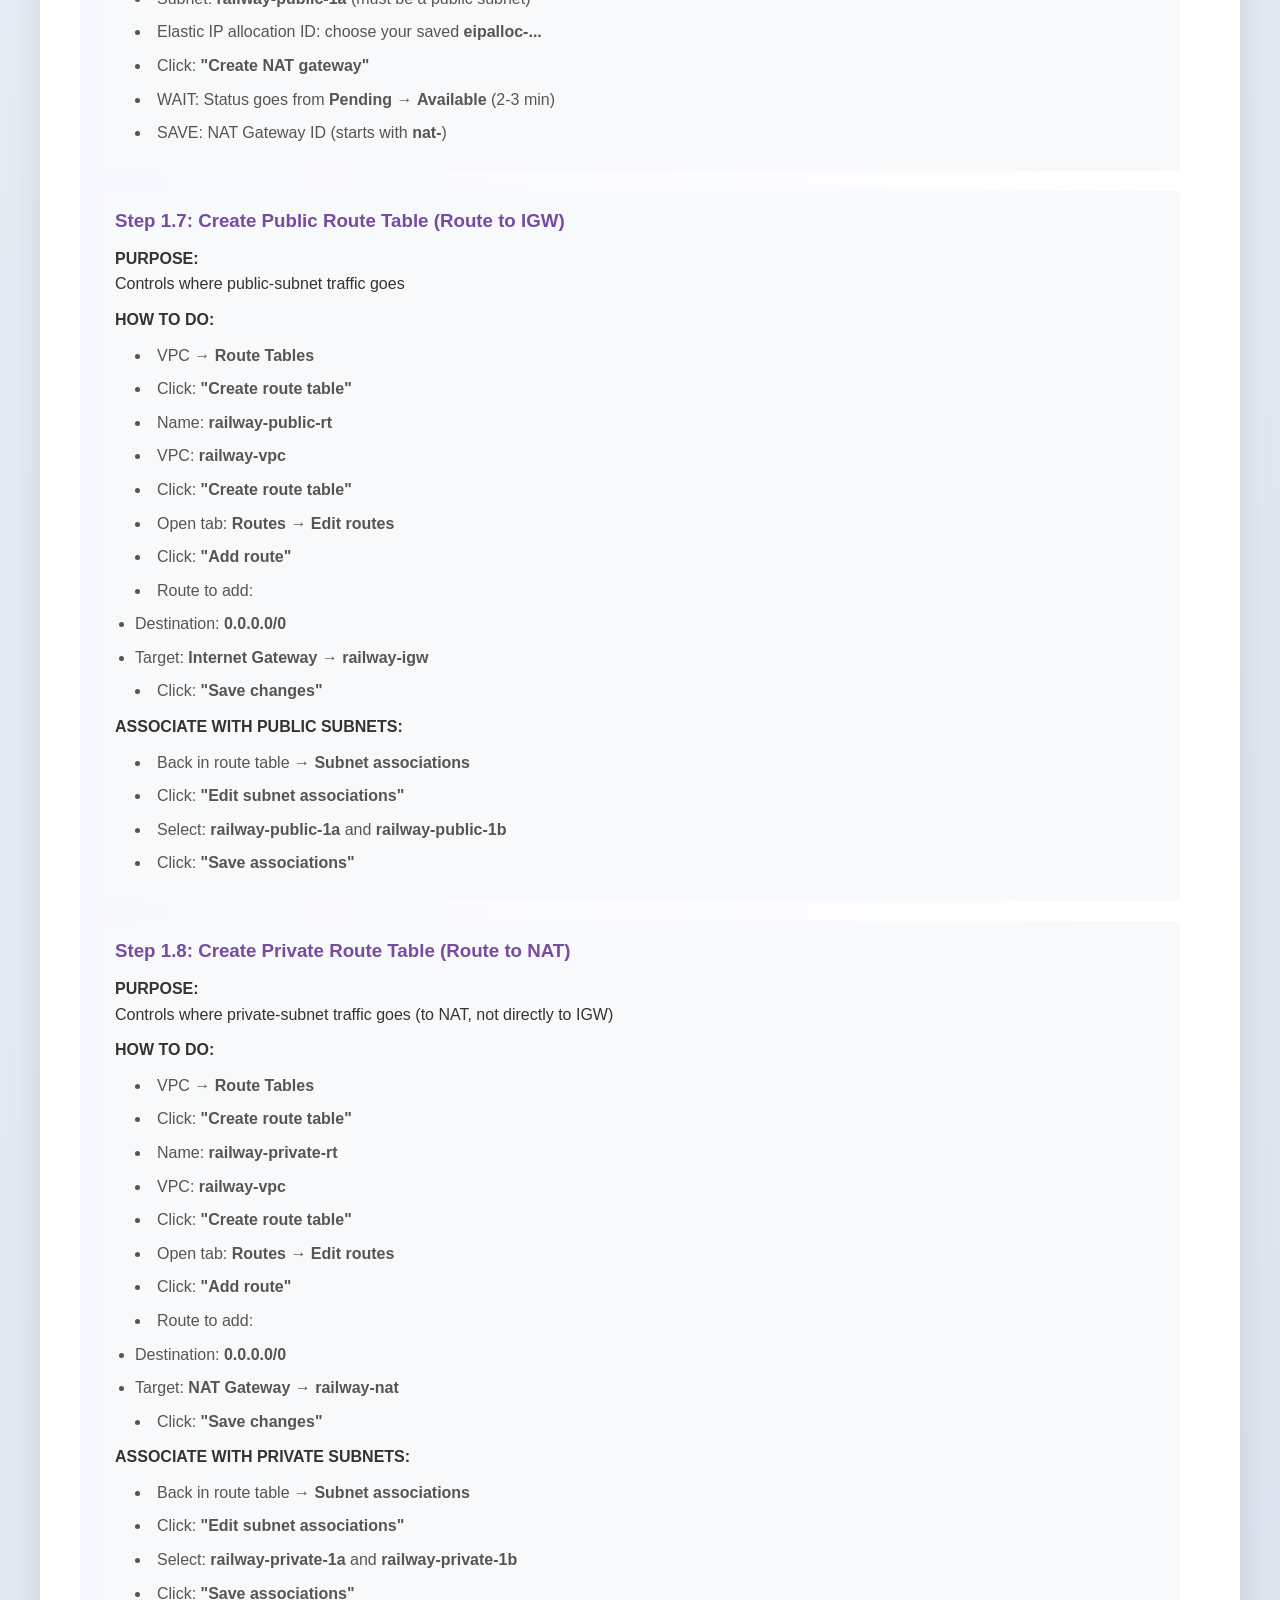
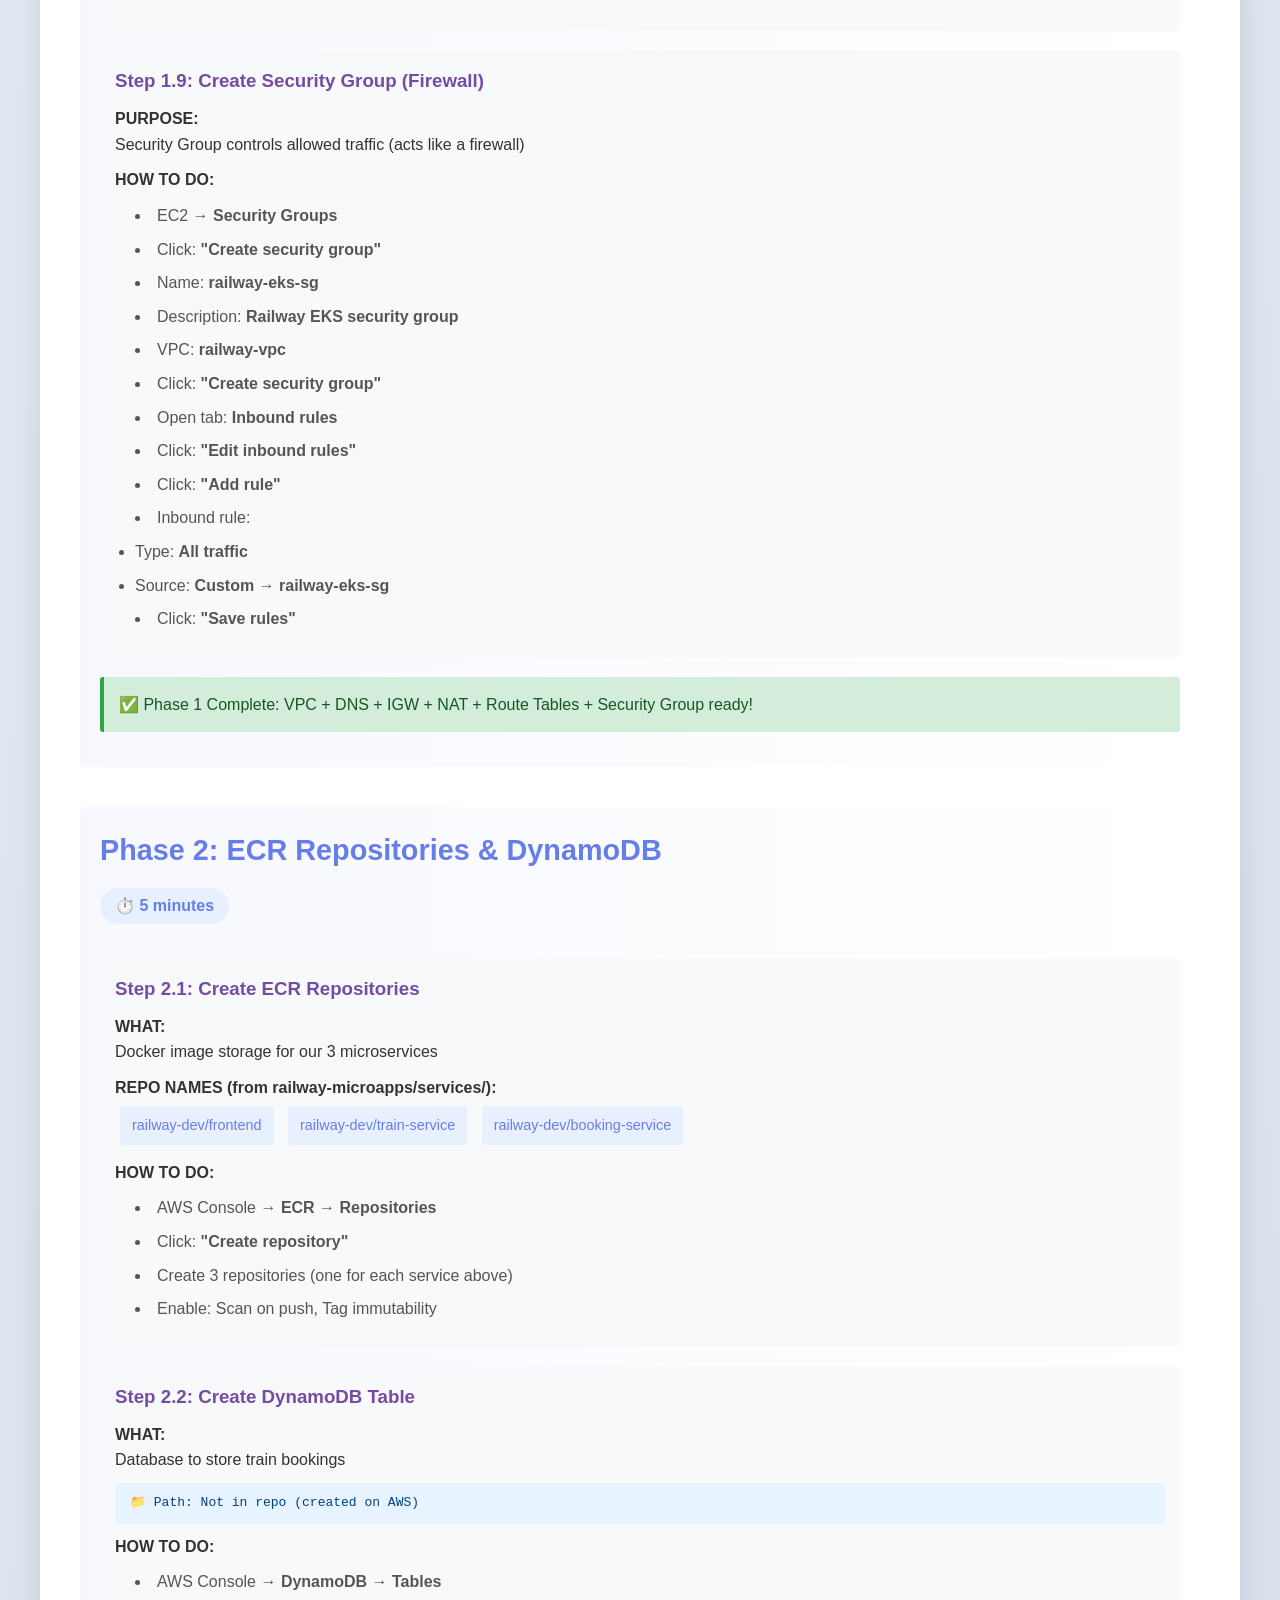
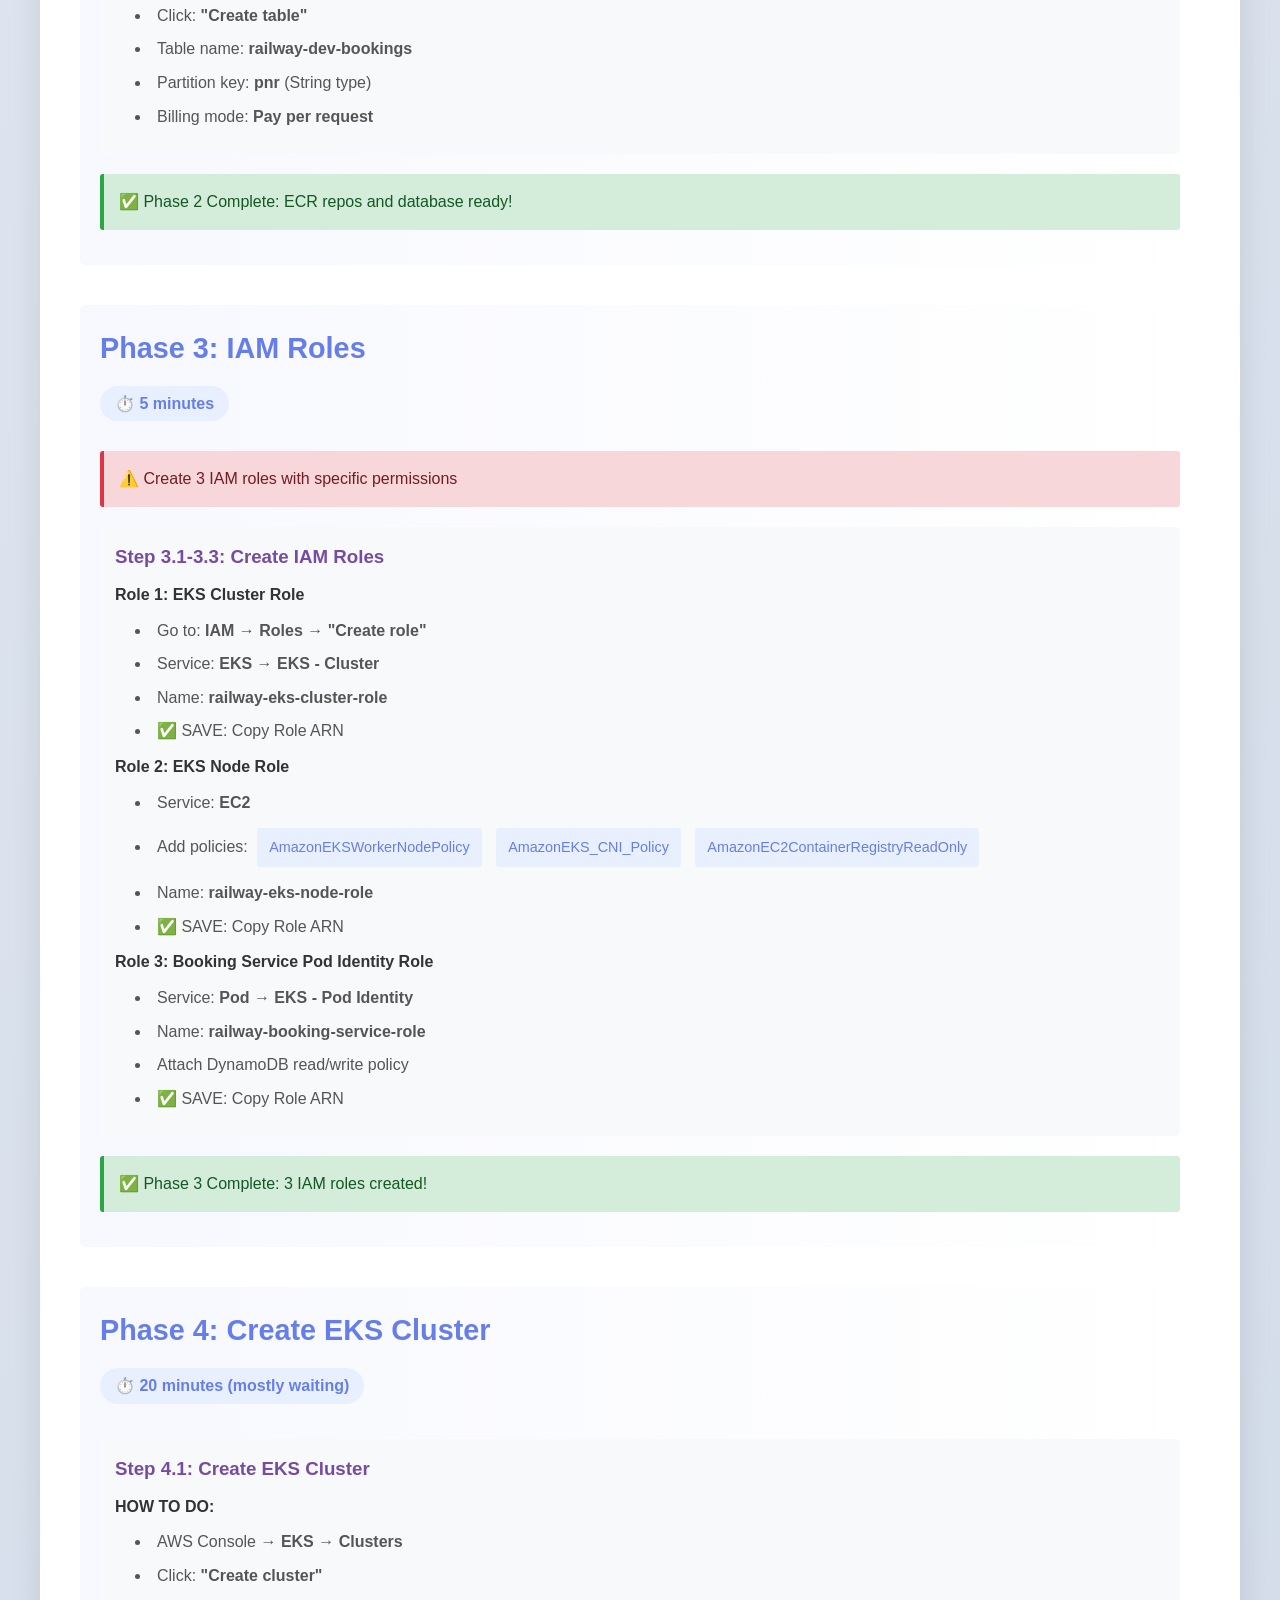
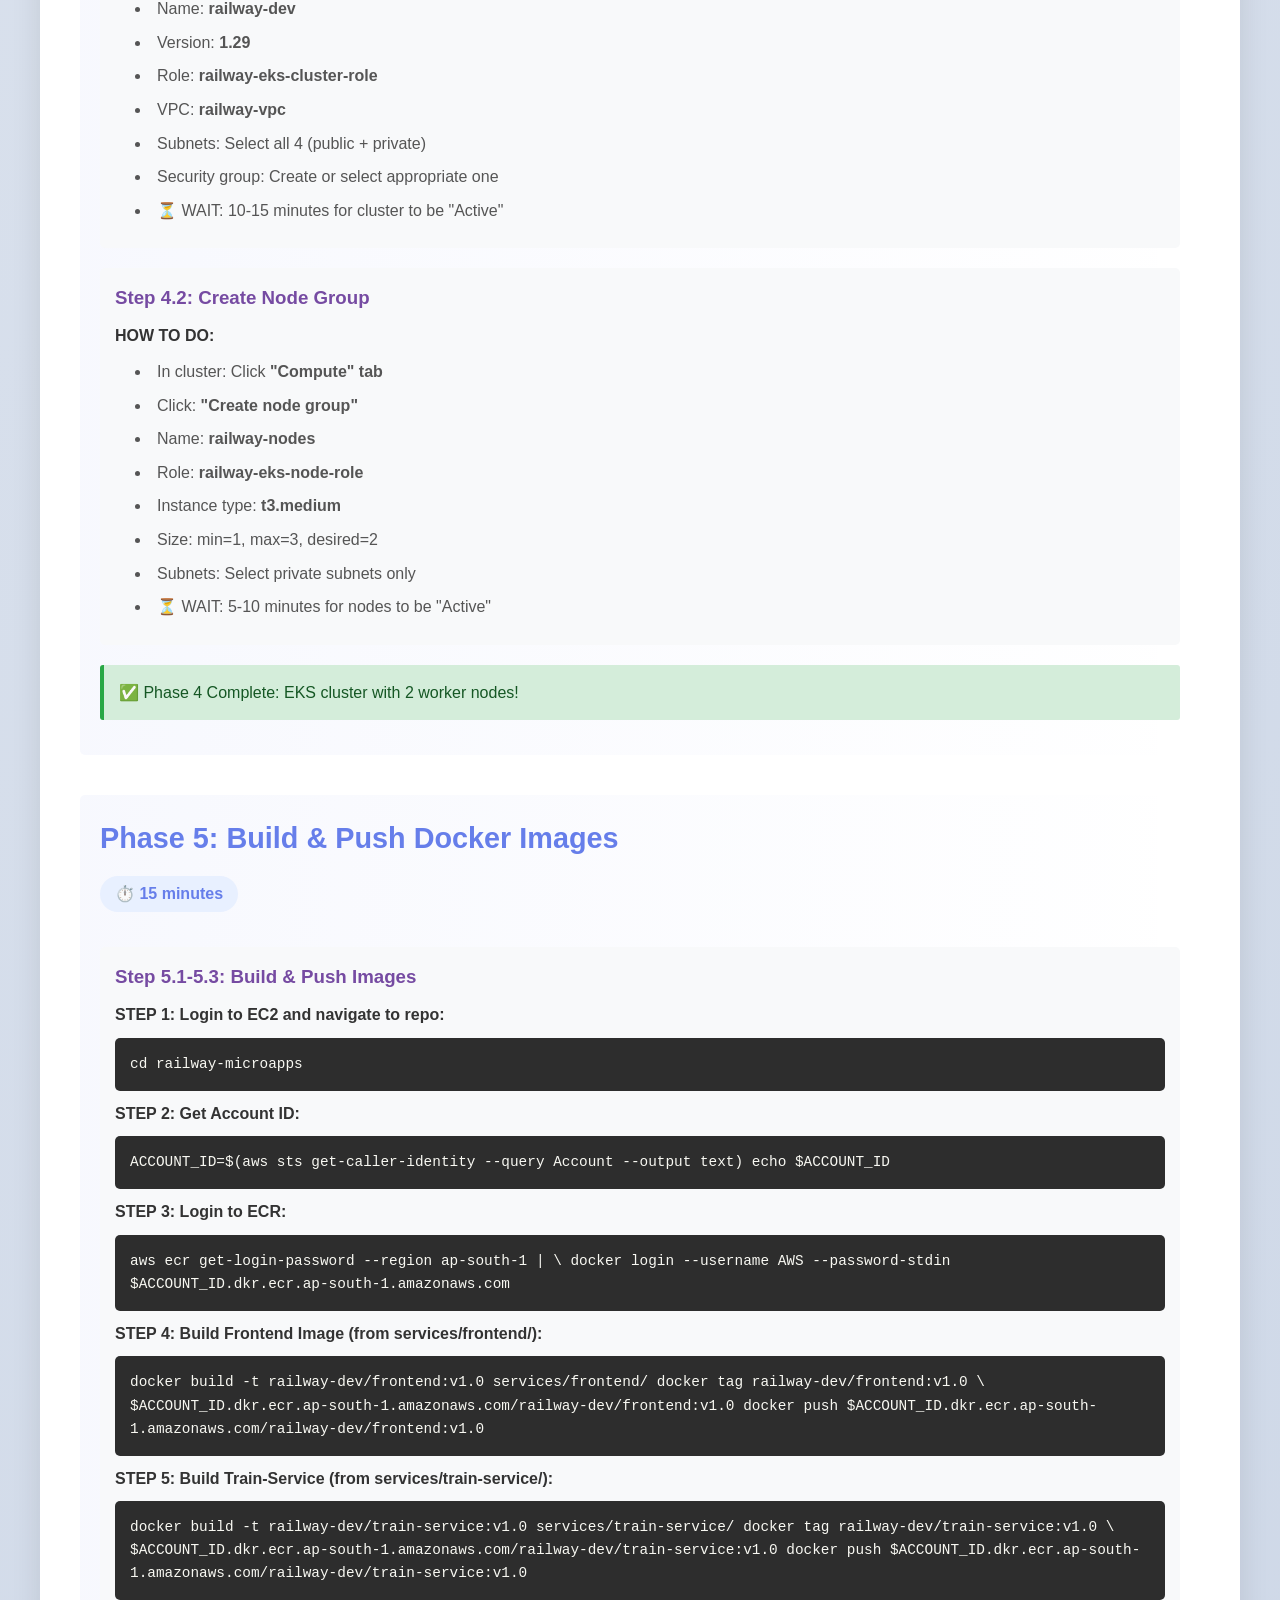
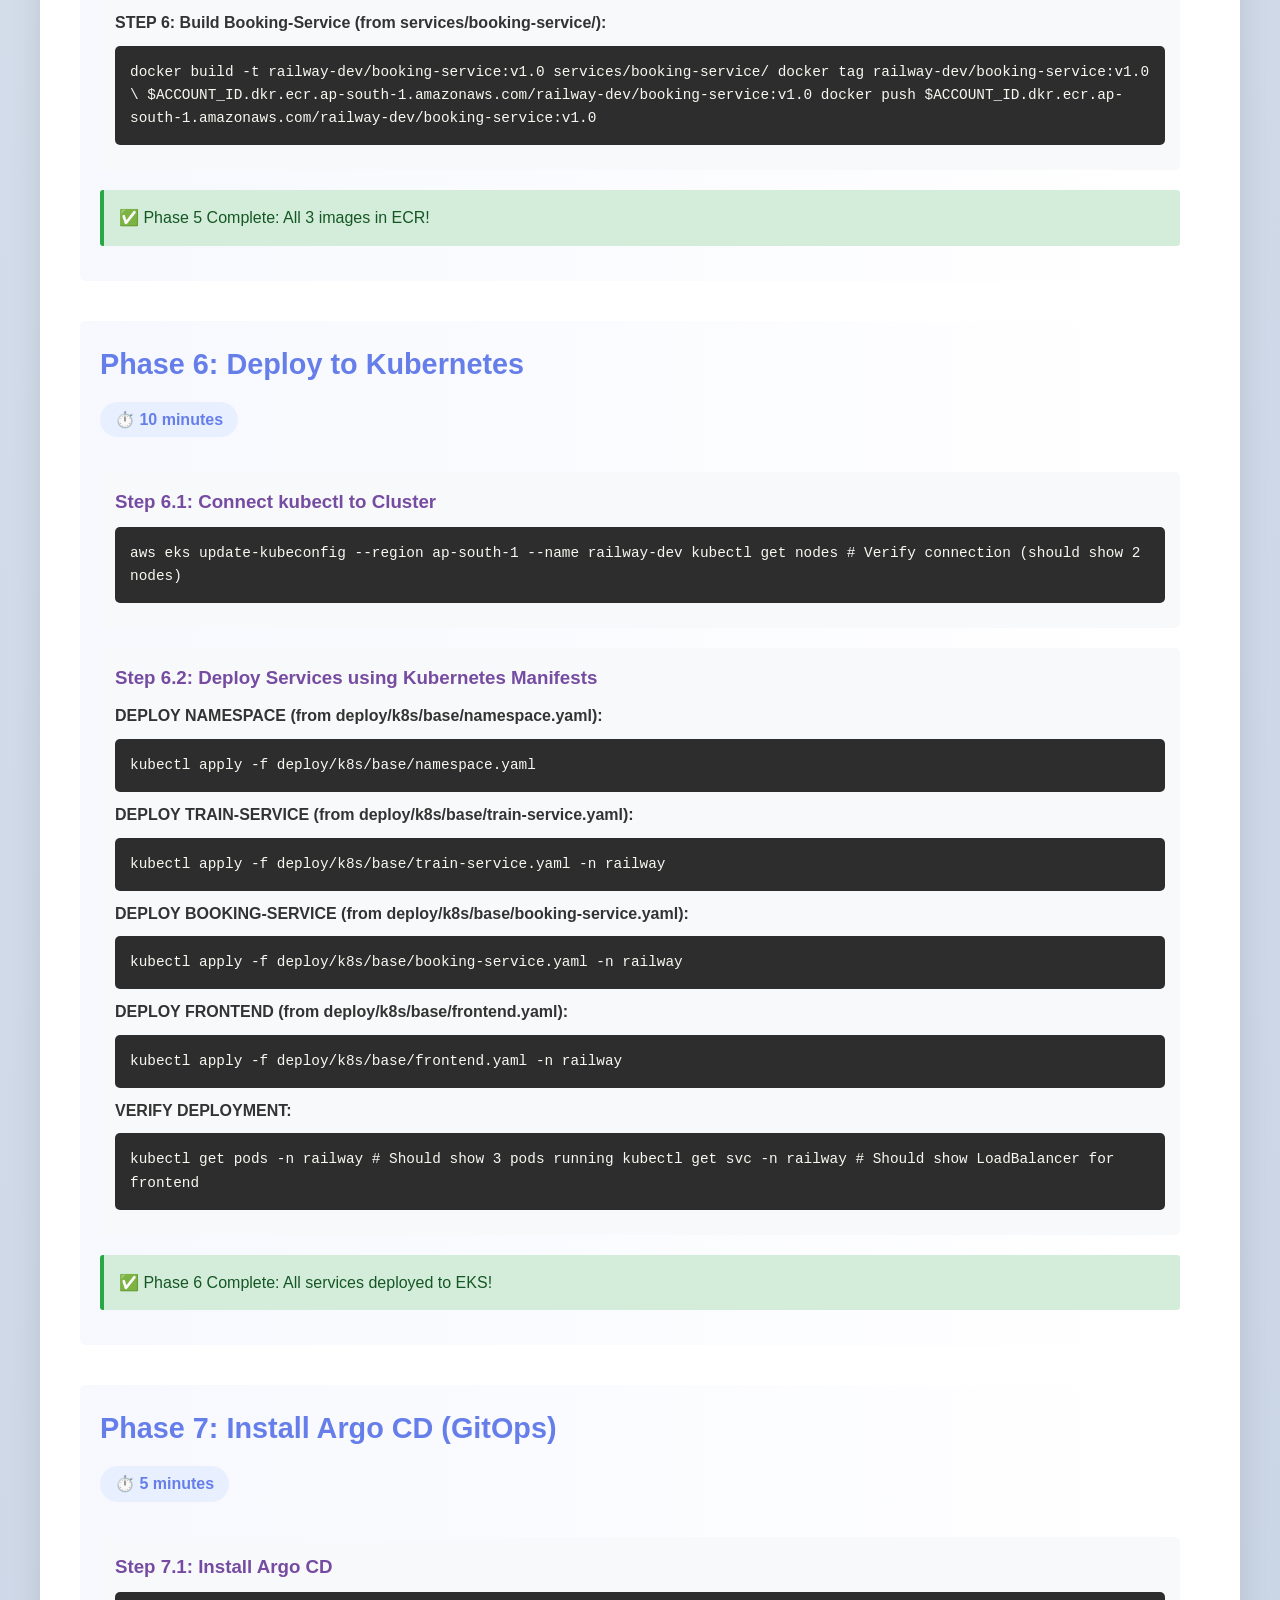
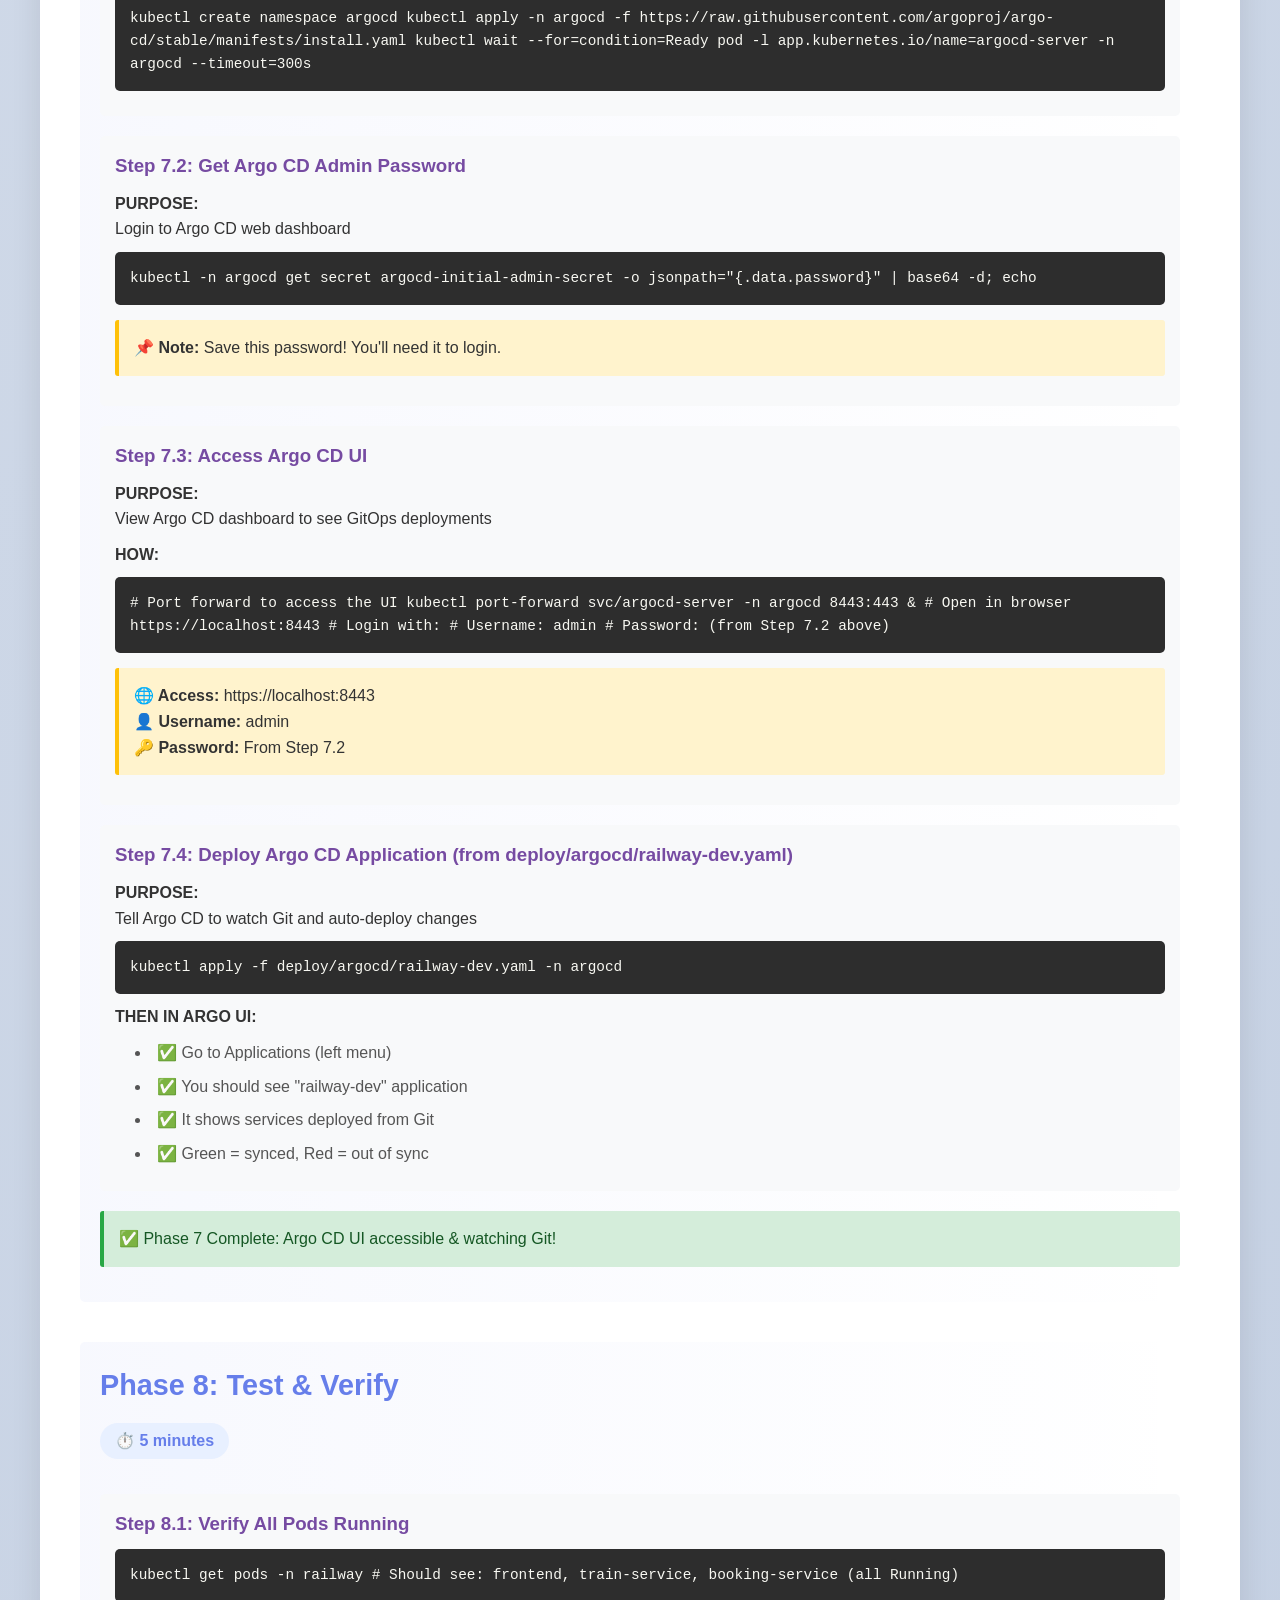
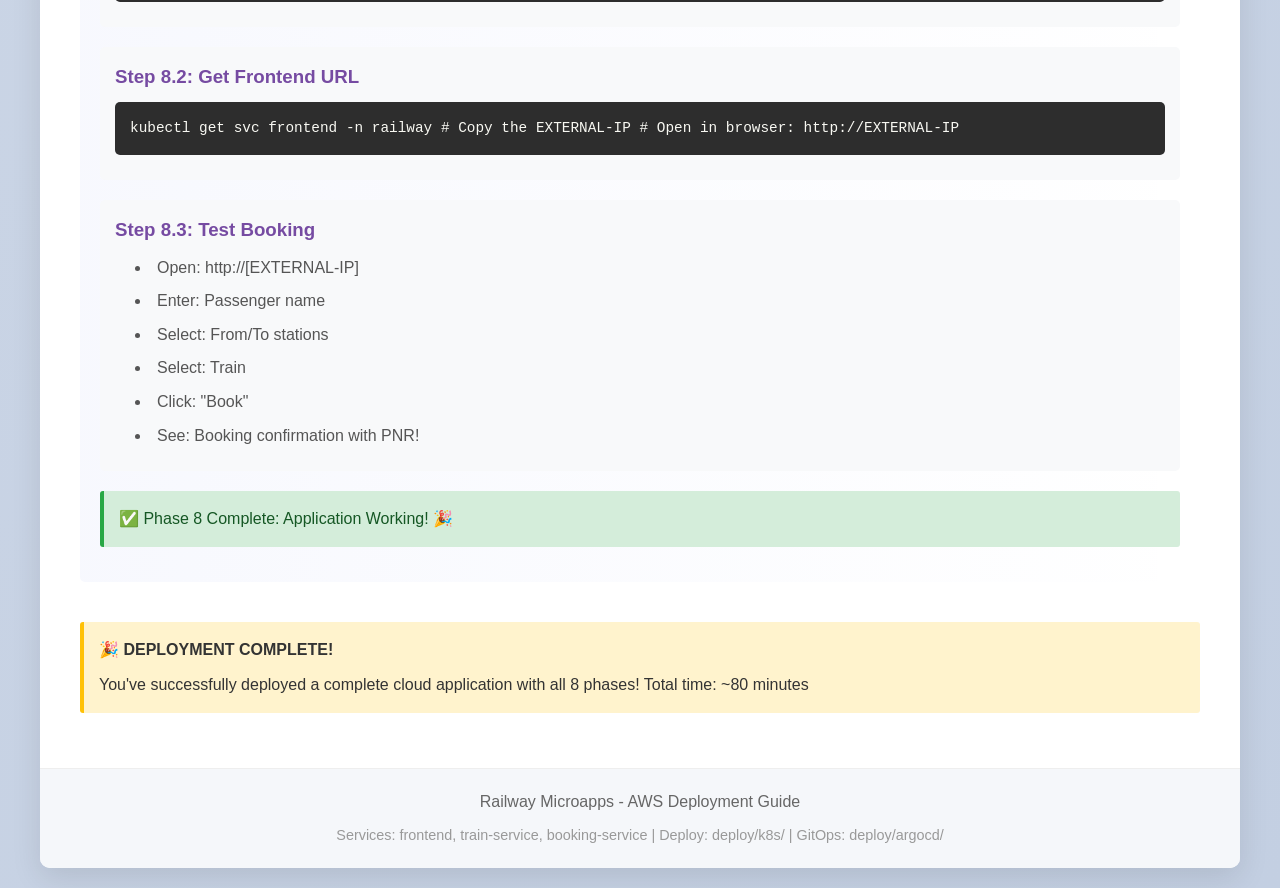
==== commit d1d095b5: "Sync Phase 1: add IGW + public/private route tables to deployment guide Co-authored-by: Cursor <curs" ====
--- a/DEPLOYMENT-GUIDE.html
+++ b/DEPLOYMENT-GUIDE.html
@@ -344,8 +344,187 @@
                     </div>
                 </div>
 
+                <div class="step">
+                    <h3>Step 1.3: Enable DNS Hostnames & Resolution</h3>
+                    <div class="step-content">
+                        <div class="section-title">PURPOSE:</div>
+                        <p>Enable DNS so services can reach each other by name</p>
+                        
+                        <div class="section-title">HOW TO DO:</div>
+                        <div class="list">
+                            <li>AWS Console → <strong>VPC → Your VPCs</strong></li>
+                            <li>Select: <strong>railway-vpc</strong></li>
+                            <li>At bottom: <strong>Actions → Edit DNS hostnames</strong></li>
+                            <li>Enable: ✓ <strong>Enable DNS hostnames</strong></li>
+                            <li>Click: <strong>Save changes</strong></li>
+                            <li>Back: <strong>Actions → Edit DNS resolution</strong></li>
+                            <li>Enable: ✓ <strong>Enable DNS resolution</strong></li>
+                            <li>Click: <strong>Save changes</strong></li>
+                        </div>
+                    </div>
+                </div>
+
+                <div class="step">
+                    <h3>Step 1.4: Create Internet Gateway (IGW)</h3>
+                    <div class="step-content">
+                        <div class="section-title">PURPOSE:</div>
+                        <p>IGW connects your VPC to the internet</p>
+                        
+                        <div class="section-title">HOW TO DO:</div>
+                        <div class="list">
+                            <li>AWS Console → <strong>VPC → Internet Gateways</strong></li>
+                            <li>Click: <strong>"Create internet gateway"</strong> (orange button)</li>
+                            <li>Name tag: <strong>railway-igw</strong></li>
+                            <li>Click: <strong>"Create internet gateway"</strong></li>
+                            <li>Attach to your VPC:
+                                <ul>
+                                    <li>Actions → <strong>Attach to VPC</strong></li>
+                                    <li>Select: <strong>railway-vpc</strong></li>
+                                    <li>Click: <strong>"Attach internet gateway"</strong></li>
+                                </ul>
+                            </li>
+                            <li>SAVE: Copy IGW ID (starts with <strong>igw-</strong>)</li>
+                        </div>
+                    </div>
+                </div>
+
+                <div class="step">
+                    <h3>Step 1.5: Create Elastic IP (for NAT Gateway)</h3>
+                    <div class="step-content">
+                        <div class="section-title">PURPOSE:</div>
+                        <p>NAT Gateway needs a static public IP</p>
+
+                        <div class="section-title">HOW TO DO:</div>
+                        <div class="list">
+                            <li>EC2 → <strong>Elastic IPs</strong></li>
+                            <li>Click: <strong>"Allocate Elastic IP address"</strong></li>
+                            <li>Select pool: <strong>Amazon's IP address pool</strong></li>
+                            <li>Click: <strong>"Allocate"</strong></li>
+                            <li>SAVE: Copy Allocation ID (starts with <strong>eipalloc-</strong>)</li>
+                        </div>
+                    </div>
+                </div>
+
+                <div class="step">
+                    <h3>Step 1.6: Create NAT Gateway</h3>
+                    <div class="step-content">
+                        <div class="section-title">PURPOSE:</div>
+                        <p>Private subnets can reach the internet for updates/downloads</p>
+
+                        <div class="section-title">HOW TO DO:</div>
+                        <div class="list">
+                            <li>AWS Console → <strong>VPC → NAT Gateways</strong></li>
+                            <li>Click: <strong>"Create NAT gateway"</strong></li>
+                            <li>Subnet: <strong>railway-public-1a</strong> (must be a public subnet)</li>
+                            <li>Elastic IP allocation ID: choose your saved <strong>eipalloc-...</strong></li>
+                            <li>Click: <strong>"Create NAT gateway"</strong></li>
+                            <li>WAIT: Status goes from <strong>Pending</strong> → <strong>Available</strong> (2-3 min)</li>
+                            <li>SAVE: NAT Gateway ID (starts with <strong>nat-</strong>)</li>
+                        </div>
+                    </div>
+                </div>
+
+                <div class="step">
+                    <h3>Step 1.7: Create Public Route Table (Route to IGW)</h3>
+                    <div class="step-content">
+                        <div class="section-title">PURPOSE:</div>
+                        <p>Controls where public-subnet traffic goes</p>
+
+                        <div class="section-title">HOW TO DO:</div>
+                        <div class="list">
+                            <li>VPC → <strong>Route Tables</strong></li>
+                            <li>Click: <strong>"Create route table"</strong></li>
+                            <li>Name: <strong>railway-public-rt</strong></li>
+                            <li>VPC: <strong>railway-vpc</strong></li>
+                            <li>Click: <strong>"Create route table"</strong></li>
+                            <li>Open tab: <strong>Routes</strong> → <strong>Edit routes</strong></li>
+                            <li>Click: <strong>"Add route"</strong></li>
+                            <li>
+                                Route to add:
+                                <ul>
+                                    <li>Destination: <strong>0.0.0.0/0</strong></li>
+                                    <li>Target: <strong>Internet Gateway → railway-igw</strong></li>
+                                </ul>
+                            </li>
+                            <li>Click: <strong>"Save changes"</strong></li>
+                        </div>
+
+                        <div class="section-title">ASSOCIATE WITH PUBLIC SUBNETS:</div>
+                        <div class="list">
+                            <li>Back in route table → <strong>Subnet associations</strong></li>
+                            <li>Click: <strong>"Edit subnet associations"</strong></li>
+                            <li>Select: <strong>railway-public-1a</strong> and <strong>railway-public-1b</strong></li>
+                            <li>Click: <strong>"Save associations"</strong></li>
+                        </div>
+                    </div>
+                </div>
+
+                <div class="step">
+                    <h3>Step 1.8: Create Private Route Table (Route to NAT)</h3>
+                    <div class="step-content">
+                        <div class="section-title">PURPOSE:</div>
+                        <p>Controls where private-subnet traffic goes (to NAT, not directly to IGW)</p>
+
+                        <div class="section-title">HOW TO DO:</div>
+                        <div class="list">
+                            <li>VPC → <strong>Route Tables</strong></li>
+                            <li>Click: <strong>"Create route table"</strong></li>
+                            <li>Name: <strong>railway-private-rt</strong></li>
+                            <li>VPC: <strong>railway-vpc</strong></li>
+                            <li>Click: <strong>"Create route table"</strong></li>
+                            <li>Open tab: <strong>Routes</strong> → <strong>Edit routes</strong></li>
+                            <li>Click: <strong>"Add route"</strong></li>
+                            <li>
+                                Route to add:
+                                <ul>
+                                    <li>Destination: <strong>0.0.0.0/0</strong></li>
+                                    <li>Target: <strong>NAT Gateway → railway-nat</strong></li>
+                                </ul>
+                            </li>
+                            <li>Click: <strong>"Save changes"</strong></li>
+                        </div>
+
+                        <div class="section-title">ASSOCIATE WITH PRIVATE SUBNETS:</div>
+                        <div class="list">
+                            <li>Back in route table → <strong>Subnet associations</strong></li>
+                            <li>Click: <strong>"Edit subnet associations"</strong></li>
+                            <li>Select: <strong>railway-private-1a</strong> and <strong>railway-private-1b</strong></li>
+                            <li>Click: <strong>"Save associations"</strong></li>
+                        </div>
+                    </div>
+                </div>
+
+                <div class="step">
+                    <h3>Step 1.9: Create Security Group (Firewall)</h3>
+                    <div class="step-content">
+                        <div class="section-title">PURPOSE:</div>
+                        <p>Security Group controls allowed traffic (acts like a firewall)</p>
+
+                        <div class="section-title">HOW TO DO:</div>
+                        <div class="list">
+                            <li>EC2 → <strong>Security Groups</strong></li>
+                            <li>Click: <strong>"Create security group"</strong></li>
+                            <li>Name: <strong>railway-eks-sg</strong></li>
+                            <li>Description: <strong>Railway EKS security group</strong></li>
+                            <li>VPC: <strong>railway-vpc</strong></li>
+                            <li>Click: <strong>"Create security group"</strong></li>
+                            <li>Open tab: <strong>Inbound rules</strong></li>
+                            <li>Click: <strong>"Edit inbound rules"</strong></li>
+                            <li>Click: <strong>"Add rule"</strong></li>
+                            <li>
+                                Inbound rule:
+                                <ul>
+                                    <li>Type: <strong>All traffic</strong></li>
+                                    <li>Source: <strong>Custom → railway-eks-sg</strong></li>
+                                </ul>
+                            </li>
+                            <li>Click: <strong>"Save rules"</strong></li>
+                        </div>
+                    </div>
+                </div>
+
                 <div class="success">
-                    ✅ Phase 1 Complete: VPC with 4 subnets ready!
+                    ✅ Phase 1 Complete: VPC + DNS + IGW + NAT + Route Tables + Security Group ready!
                 </div>
             </div>
 
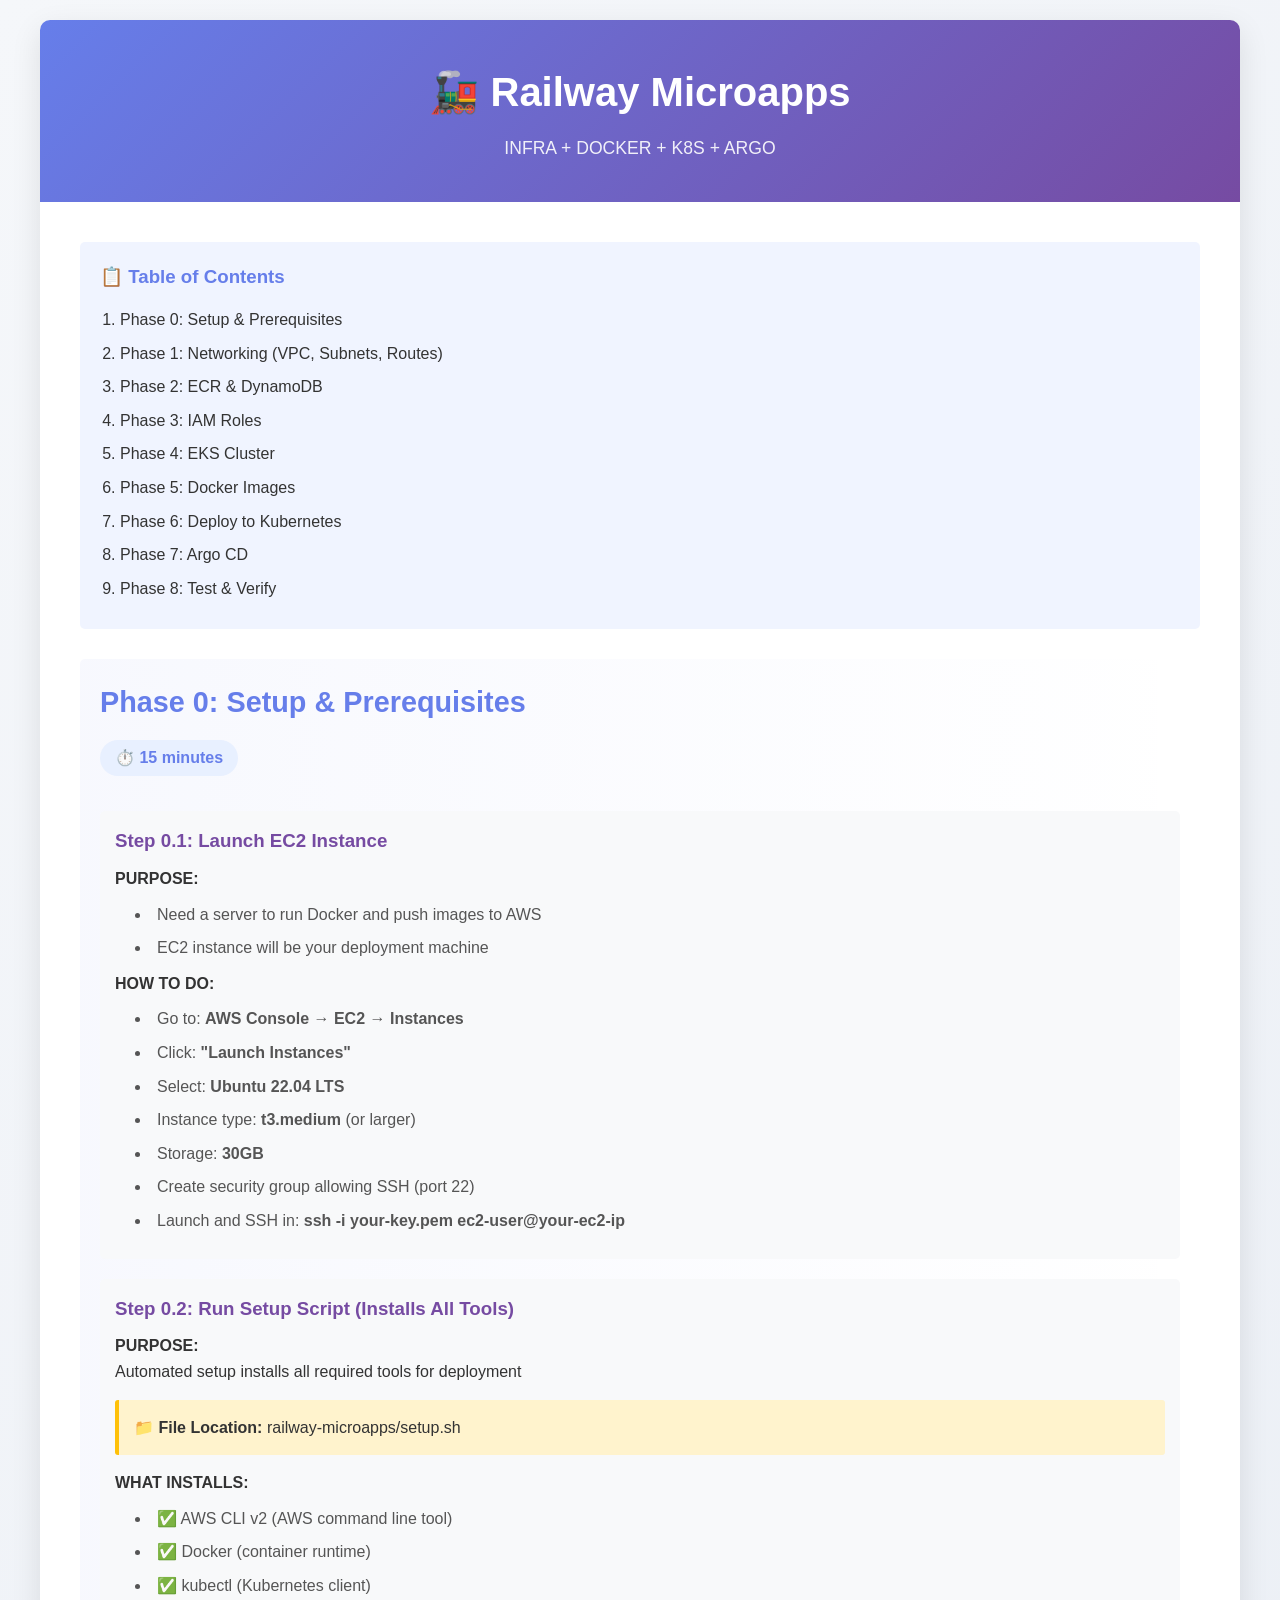
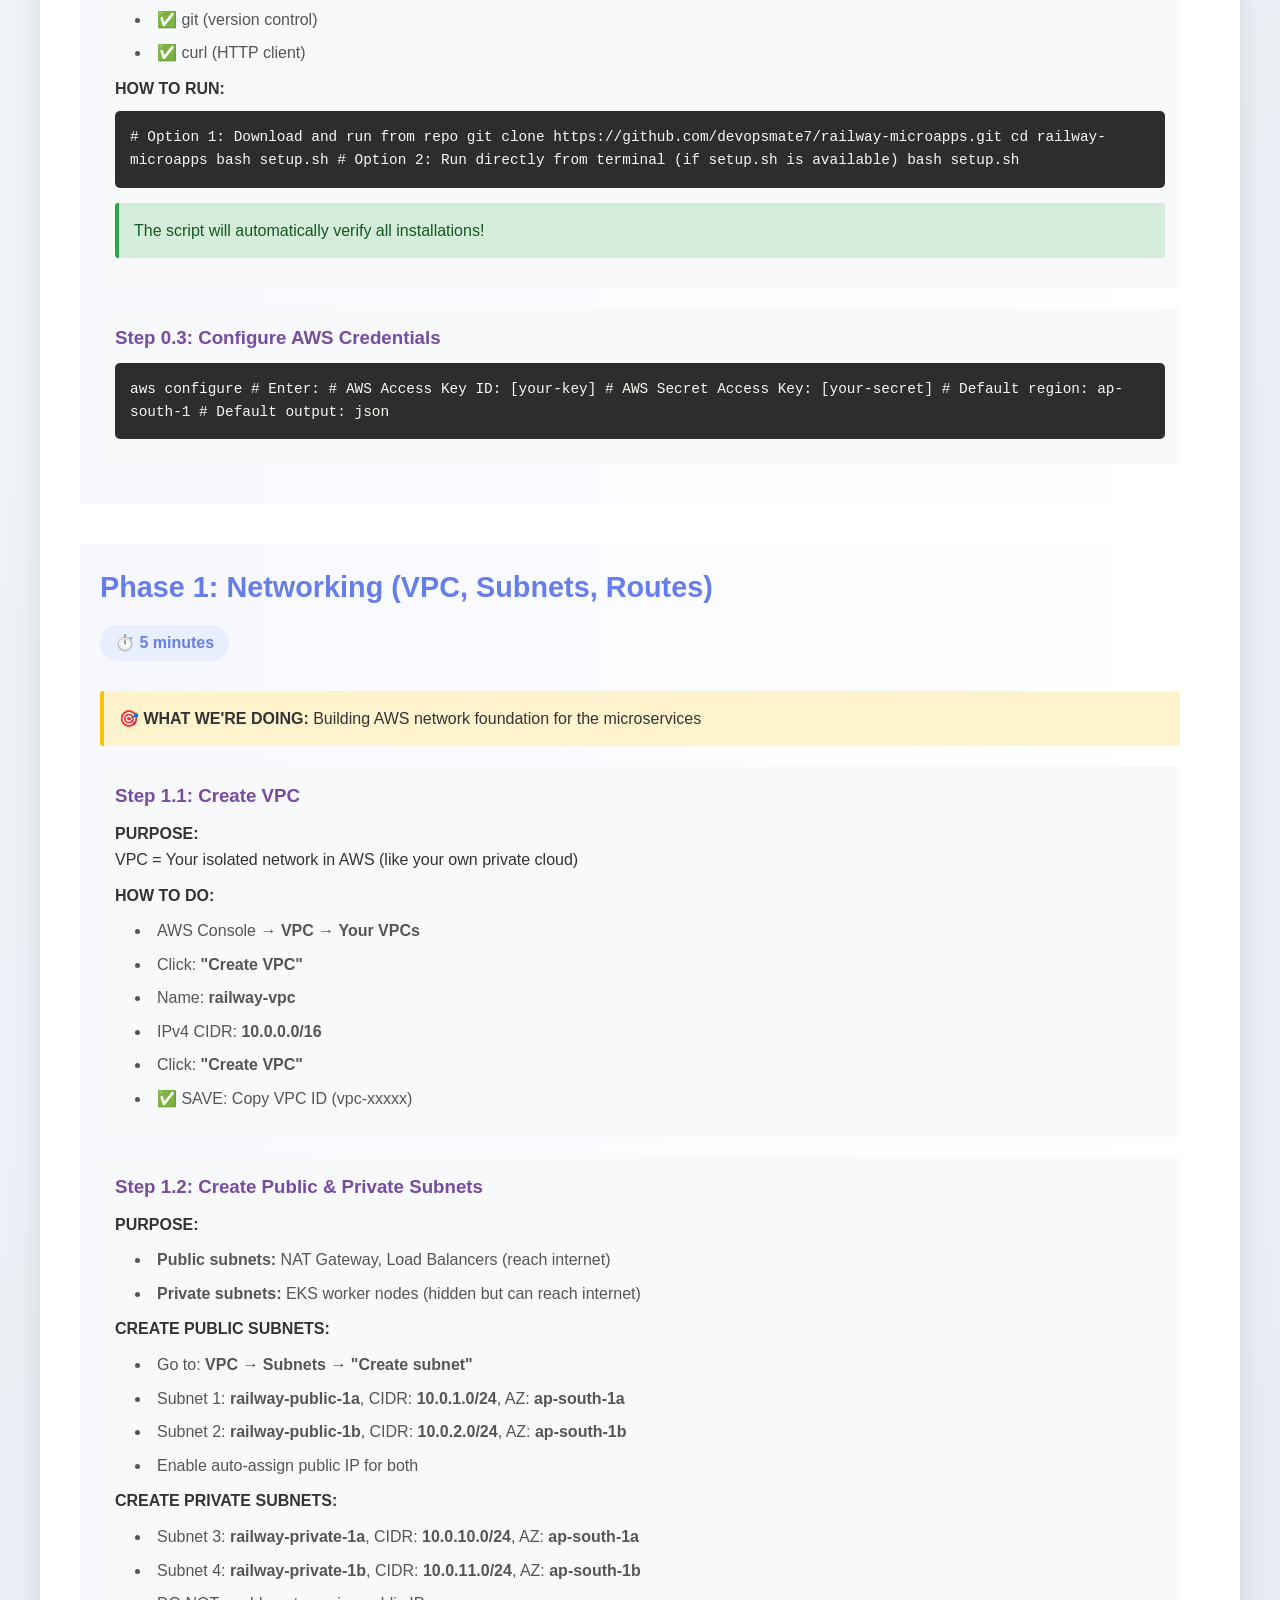
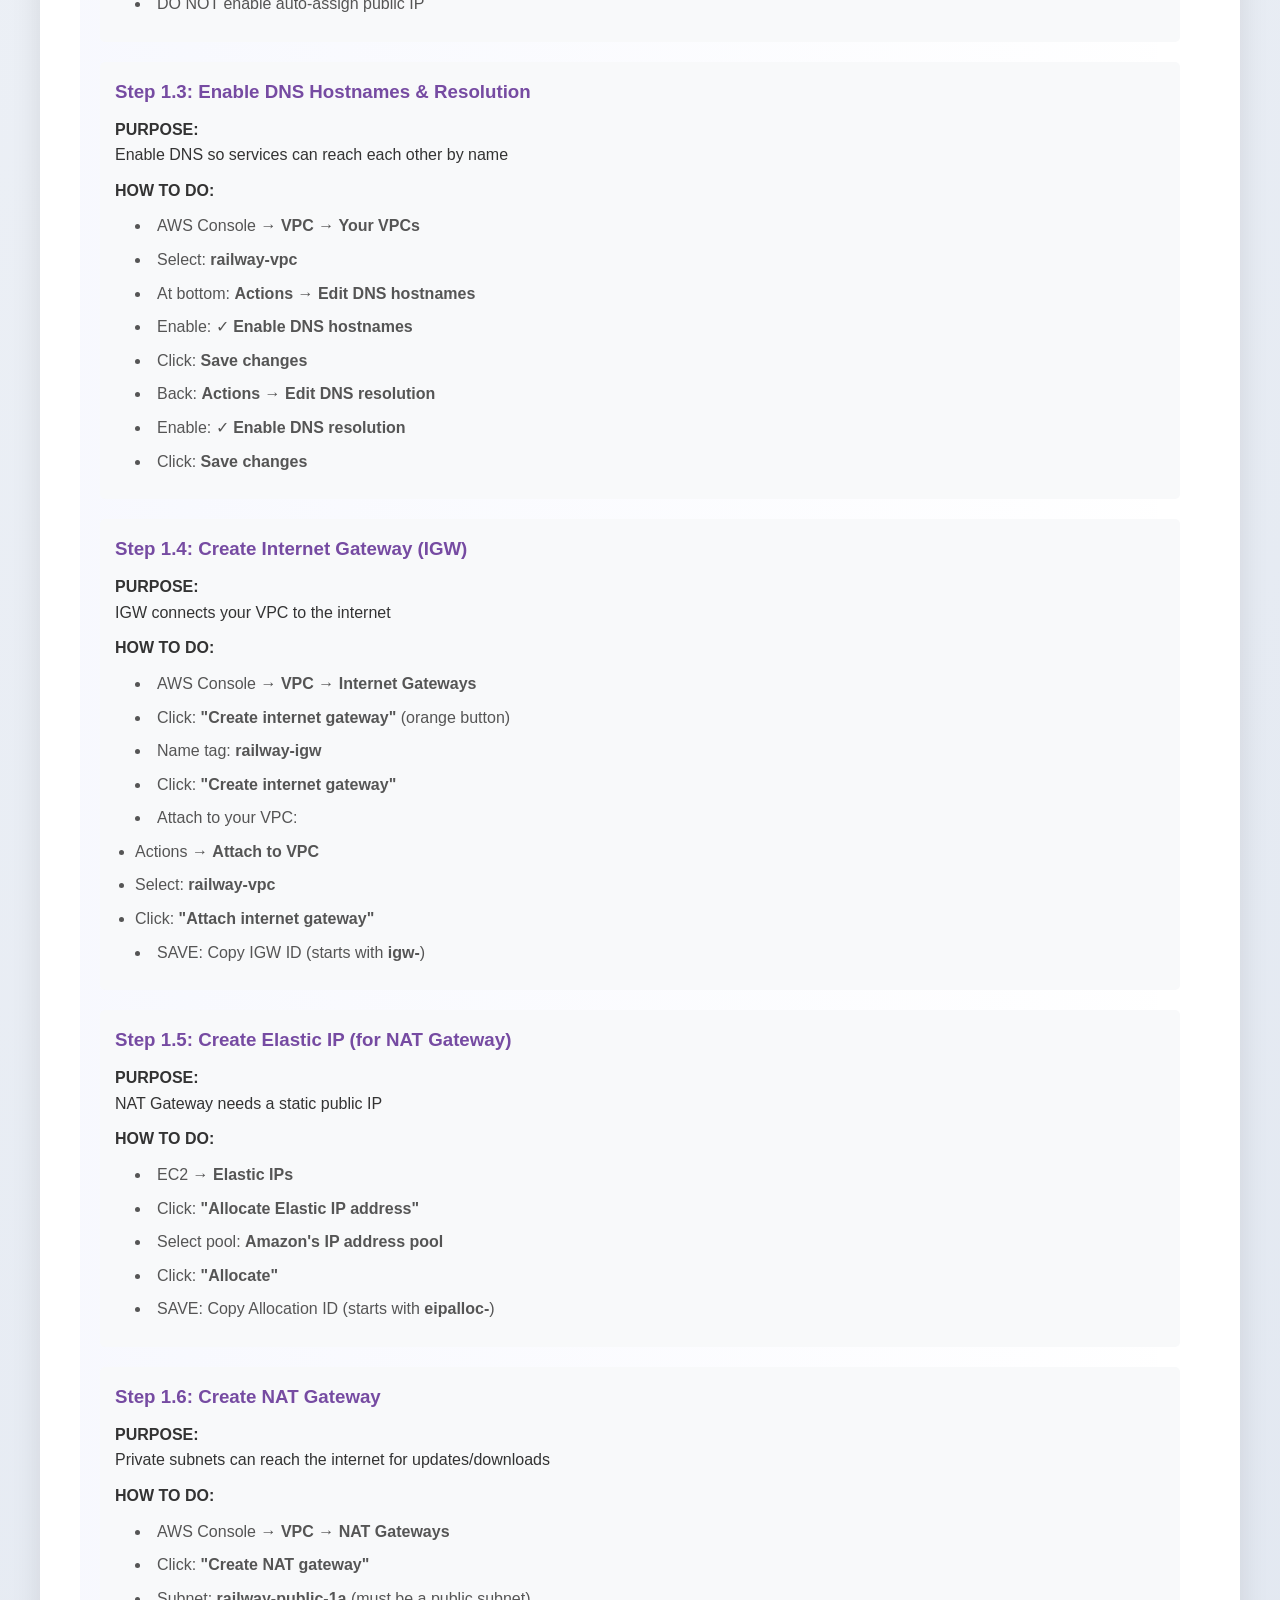
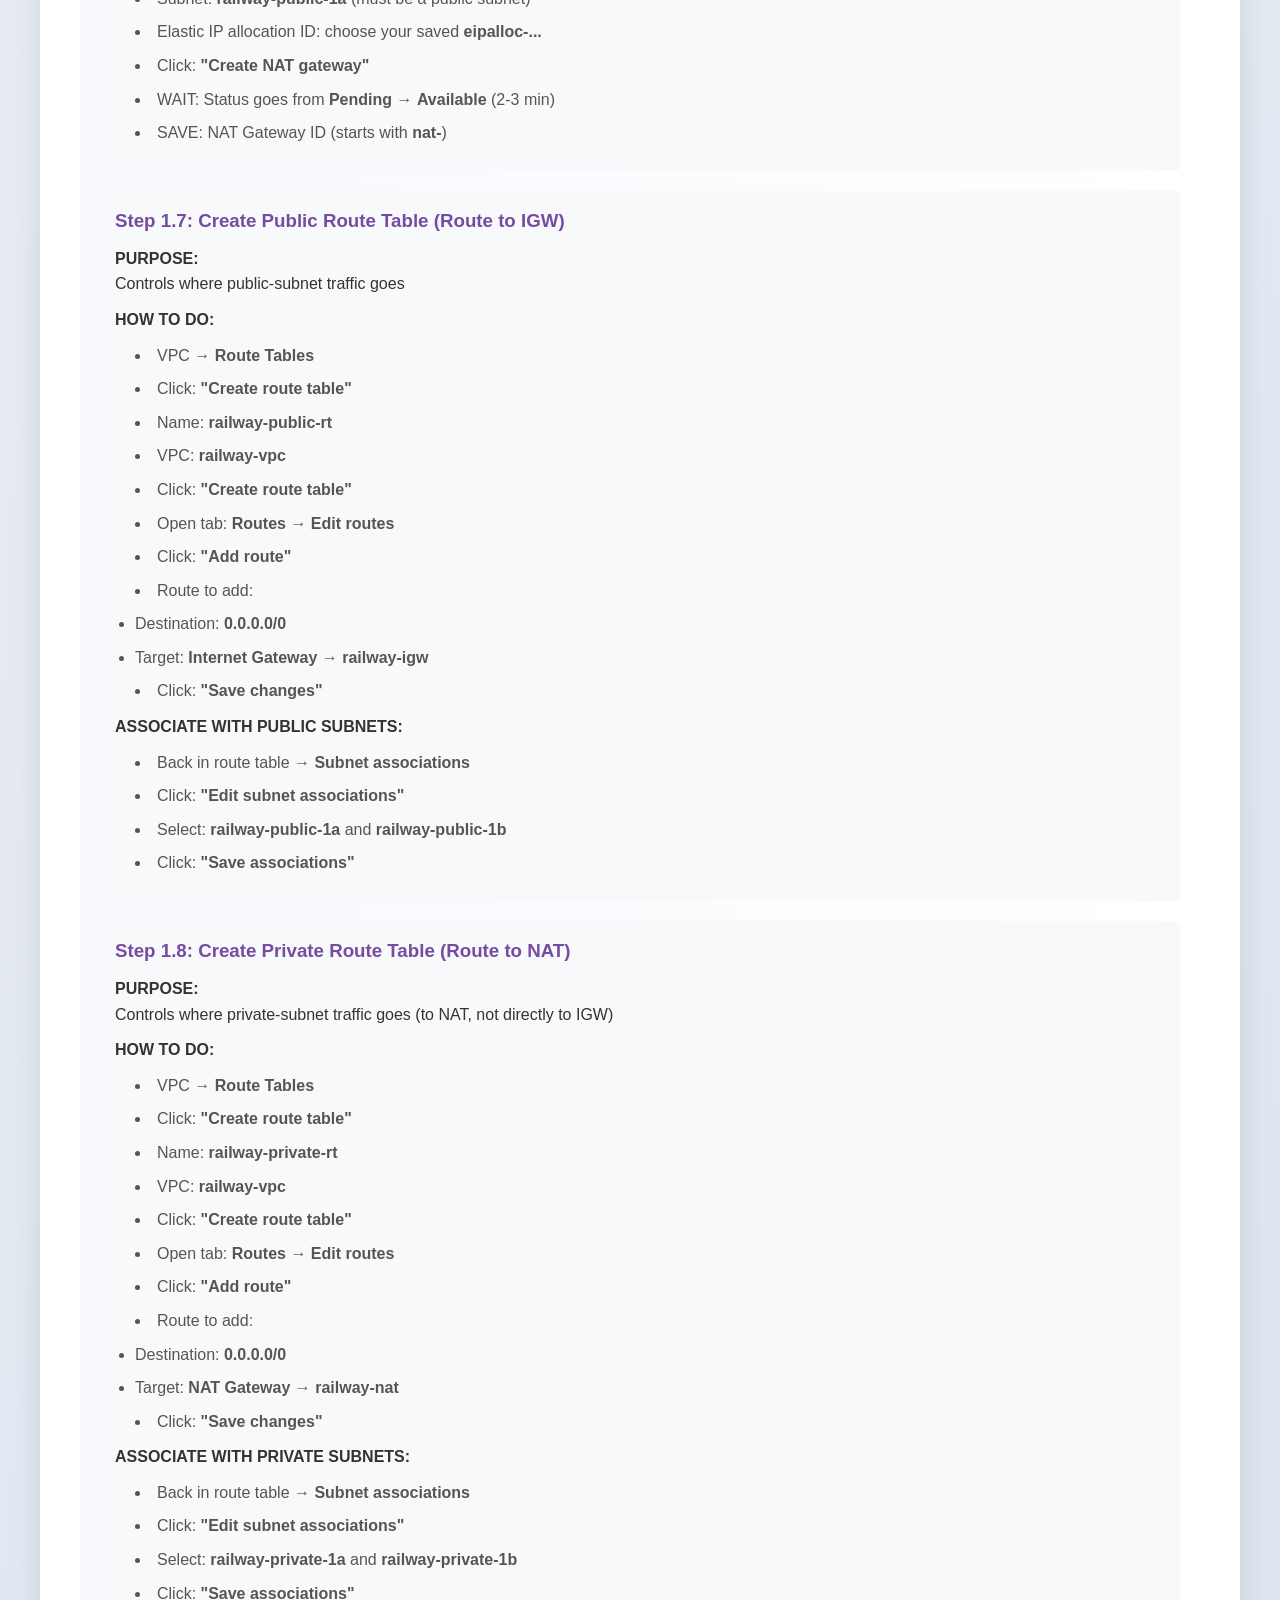
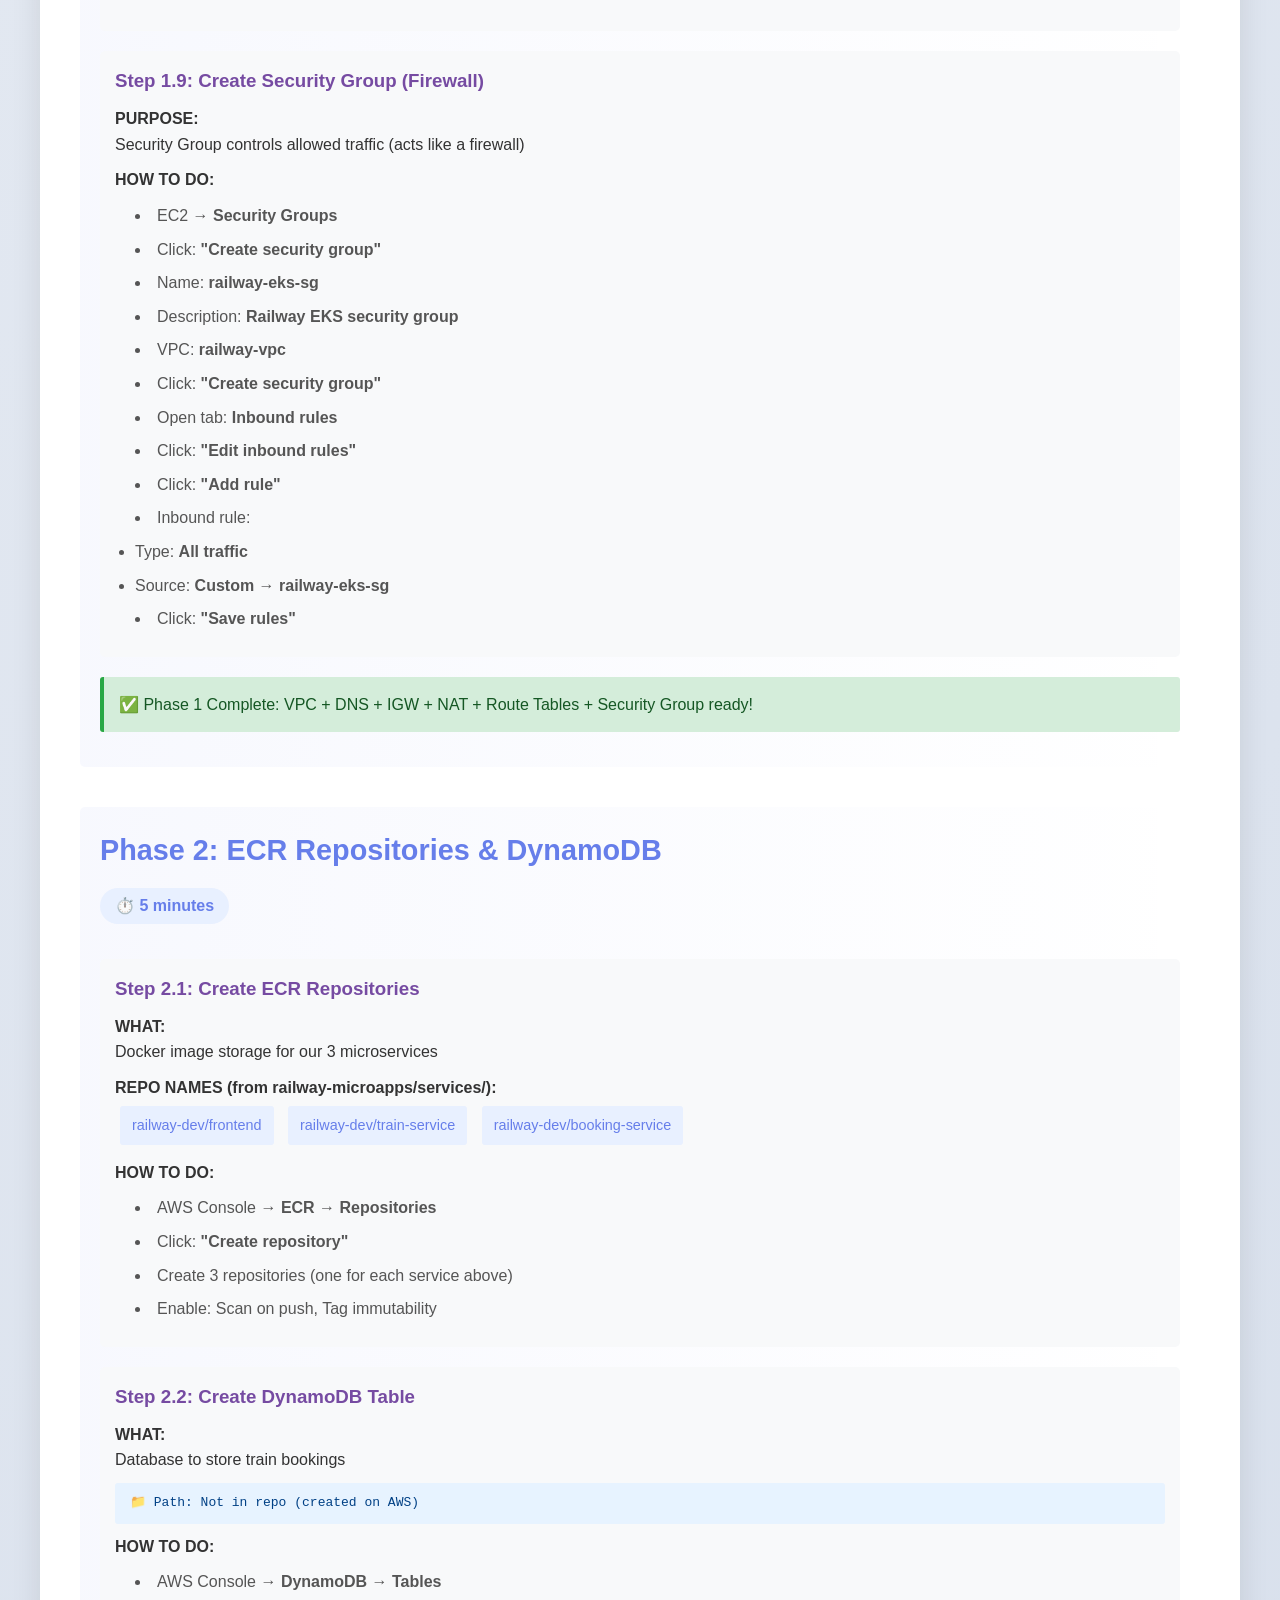
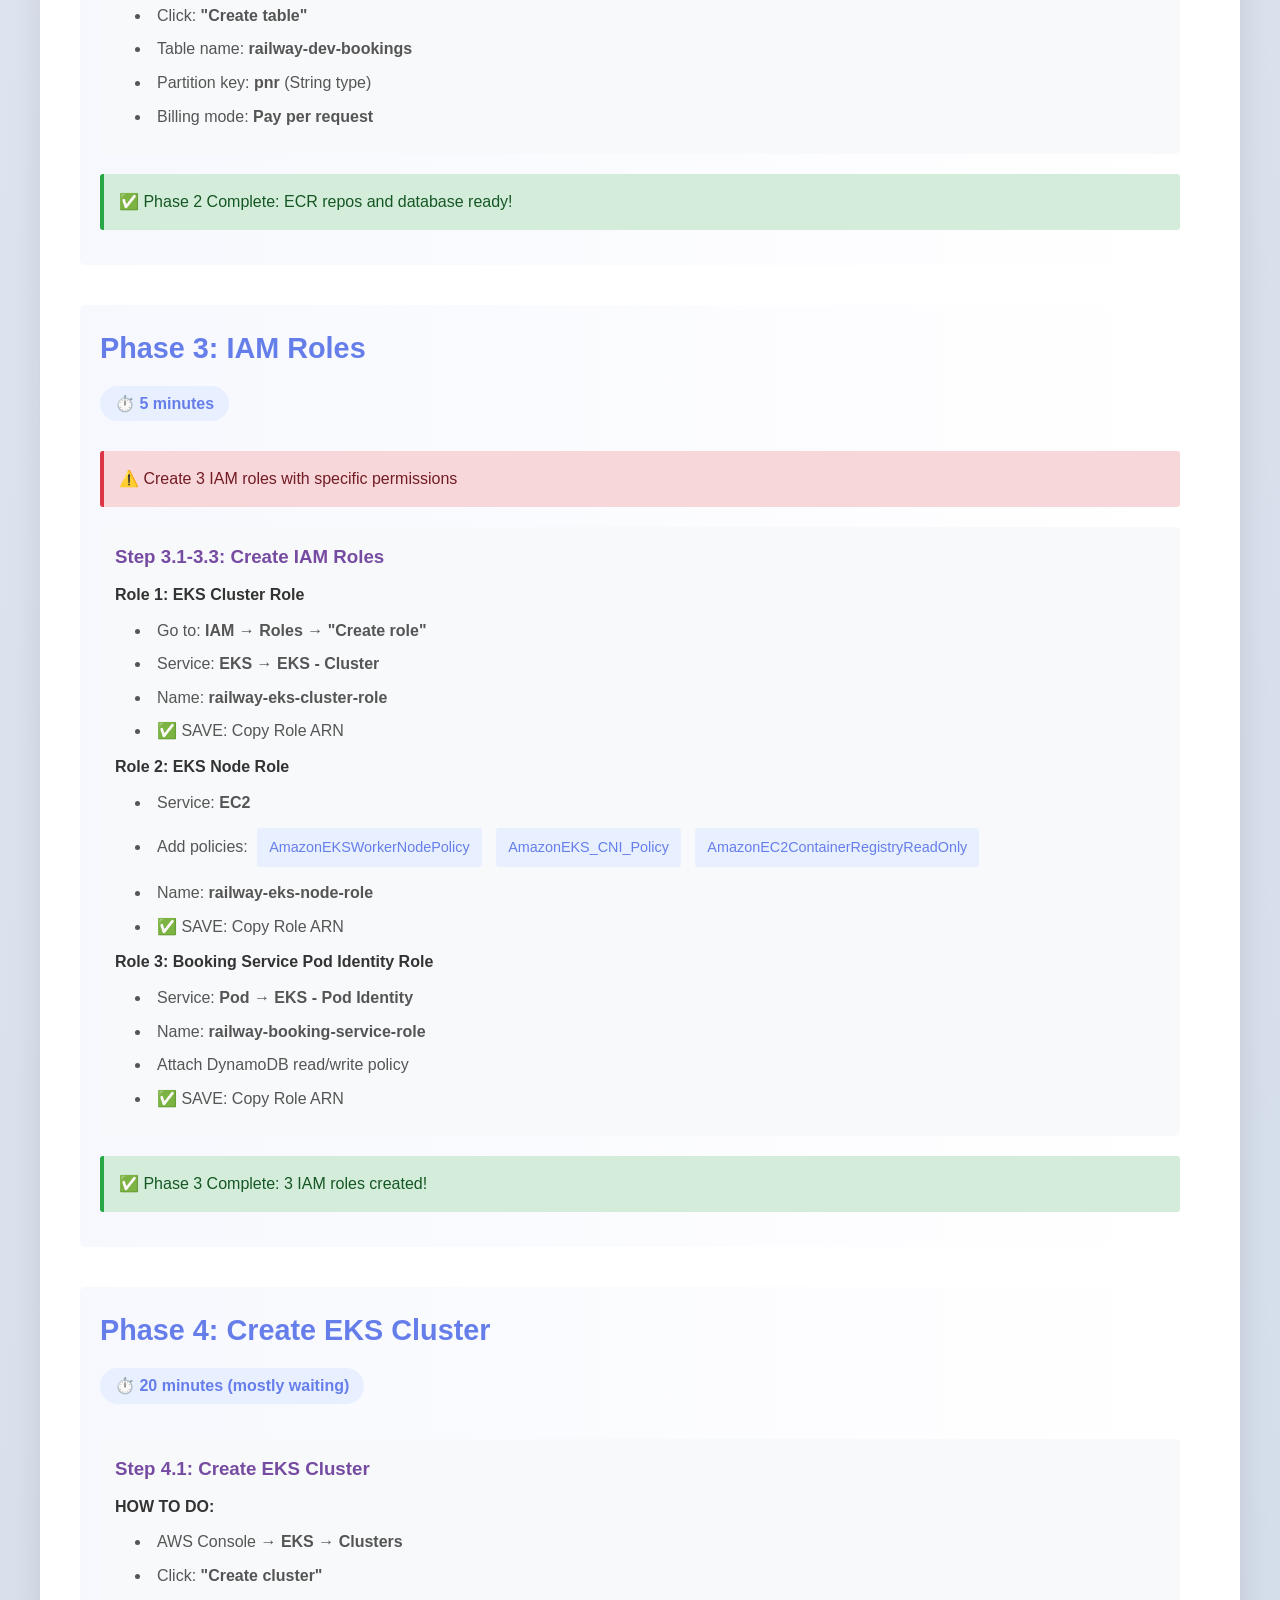
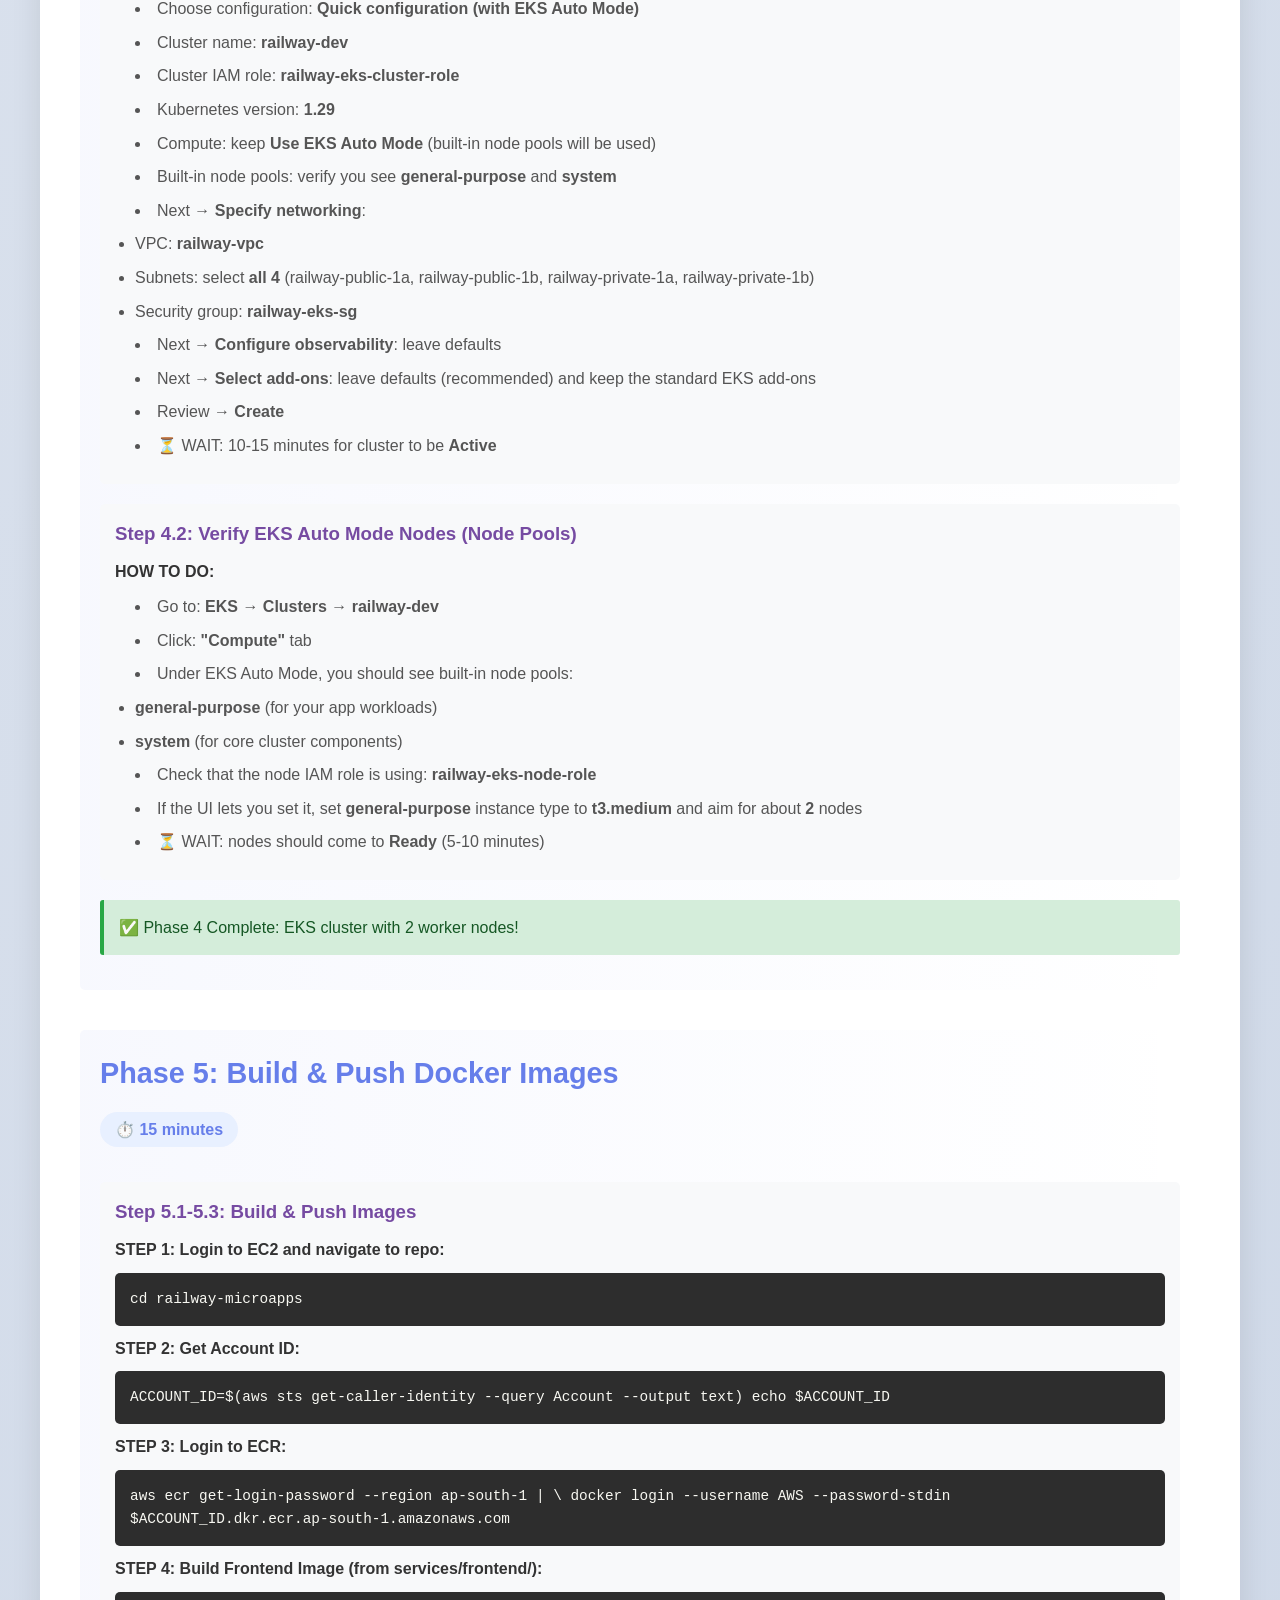
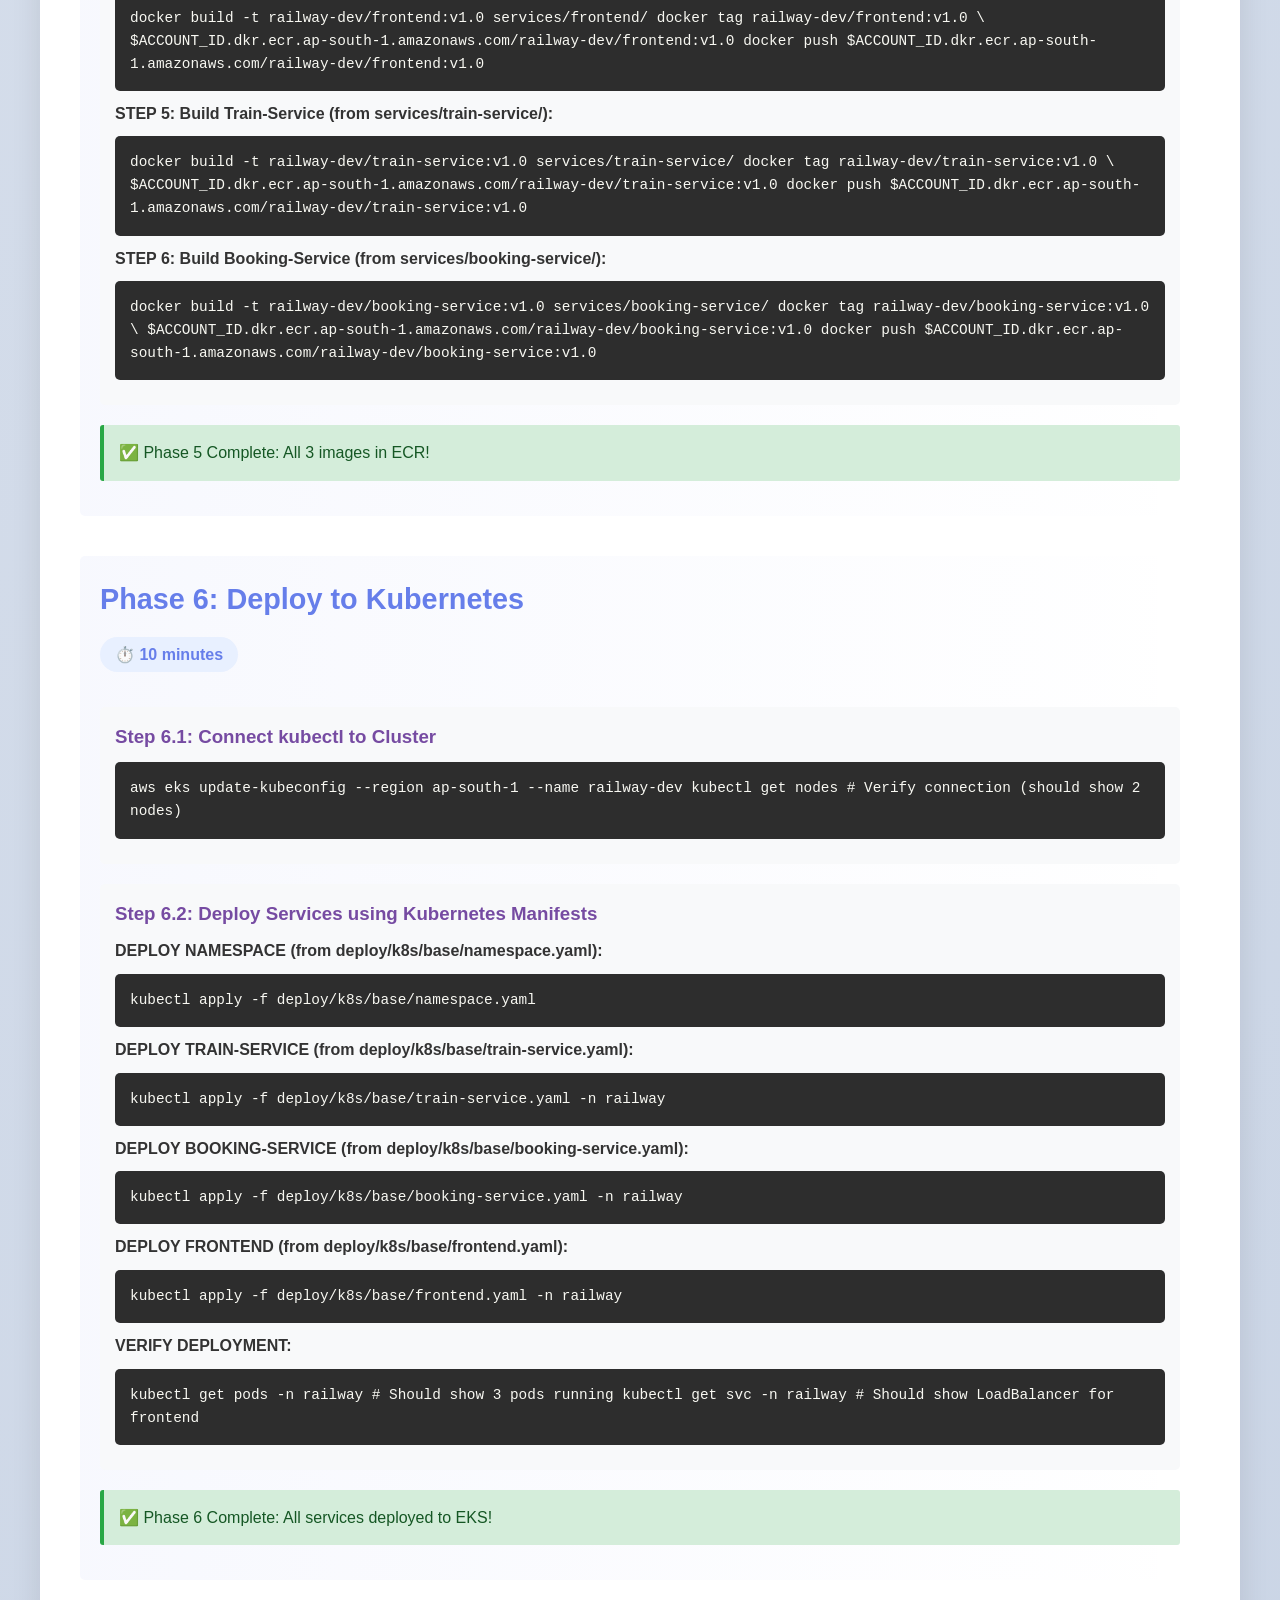
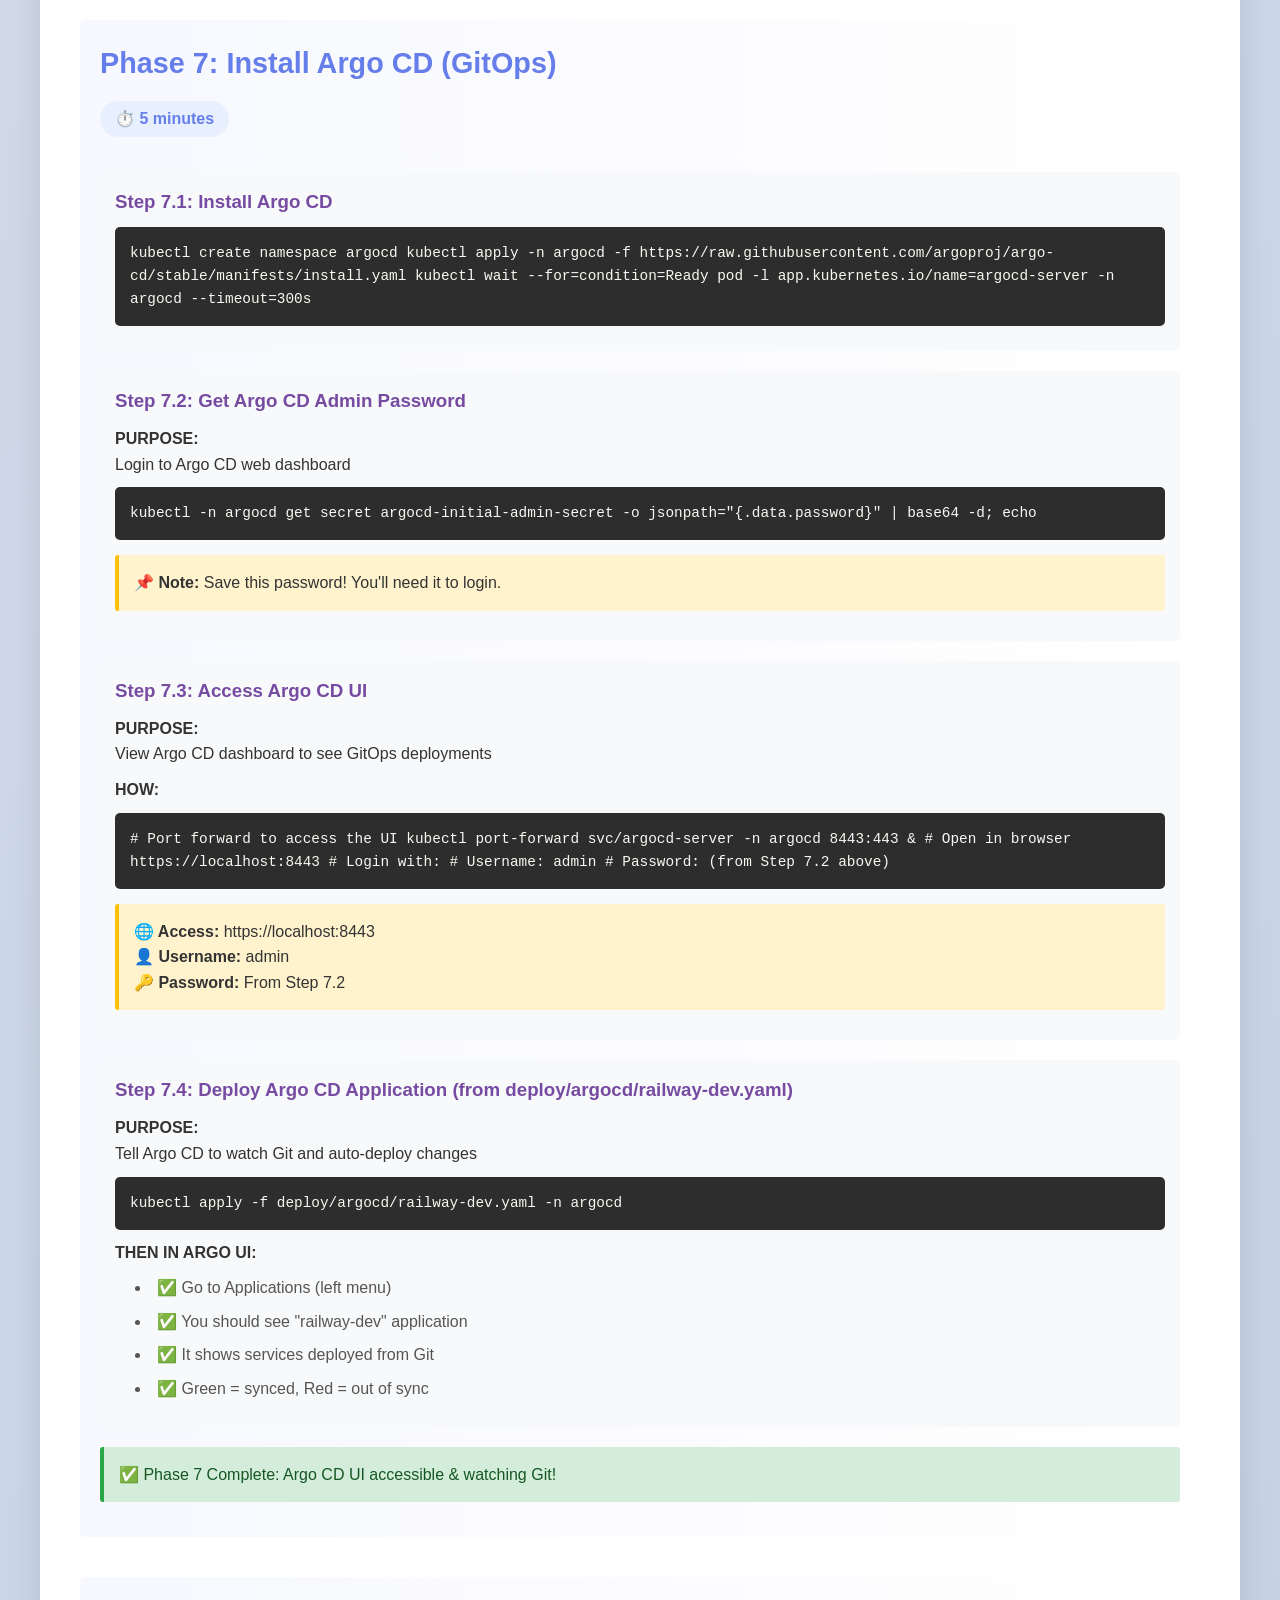
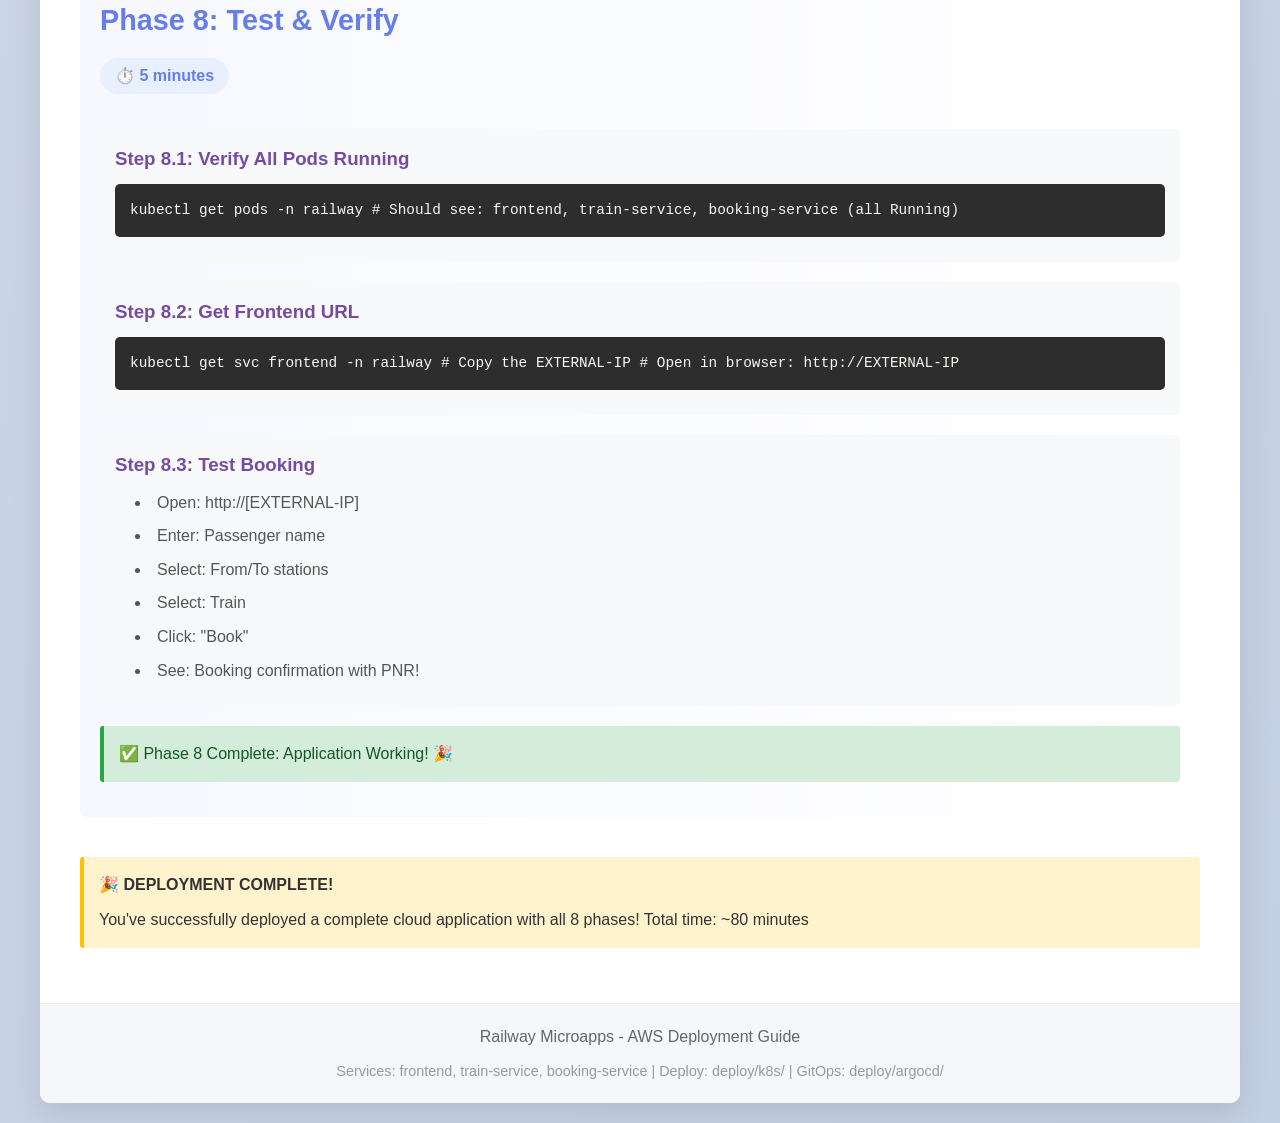
==== commit a15f0ca0: "Make Phase 4 EKS wizard steps more specific (EKS Auto Mode, networking, add-ons, nodes) Co-authored-" ====
--- a/DEPLOYMENT-GUIDE.html
+++ b/DEPLOYMENT-GUIDE.html
@@ -639,30 +639,43 @@
                         <div class="list">
                             <li>AWS Console → <strong>EKS → Clusters</strong></li>
                             <li>Click: <strong>"Create cluster"</strong></li>
-                            <li>Name: <strong>railway-dev</strong></li>
-                            <li>Version: <strong>1.29</strong></li>
-                            <li>Role: <strong>railway-eks-cluster-role</strong></li>
-                            <li>VPC: <strong>railway-vpc</strong></li>
-                            <li>Subnets: Select all 4 (public + private)</li>
-                            <li>Security group: Create or select appropriate one</li>
-                            <li>⏳ WAIT: 10-15 minutes for cluster to be "Active"</li>
-                        </div>
-                    </div>
-                </div>
-
-                <div class="step">
-                    <h3>Step 4.2: Create Node Group</h3>
-                    <div class="step-content">
-                        <div class="section-title">HOW TO DO:</div>
-                        <div class="list">
-                            <li>In cluster: Click <strong>"Compute" tab</strong></li>
-                            <li>Click: <strong>"Create node group"</strong></li>
-                            <li>Name: <strong>railway-nodes</strong></li>
-                            <li>Role: <strong>railway-eks-node-role</strong></li>
-                            <li>Instance type: <strong>t3.medium</strong></li>
-                            <li>Size: min=1, max=3, desired=2</li>
-                            <li>Subnets: Select private subnets only</li>
-                            <li>⏳ WAIT: 5-10 minutes for nodes to be "Active"</li>
+                            <li>Choose configuration: <strong>Quick configuration (with EKS Auto Mode)</strong></li>
+                            <li>Cluster name: <strong>railway-dev</strong></li>
+                            <li>Cluster IAM role: <strong>railway-eks-cluster-role</strong></li>
+                            <li>Kubernetes version: <strong>1.29</strong></li>
+                            <li>Compute: keep <strong>Use EKS Auto Mode</strong> (built-in node pools will be used)</li>
+                            <li>Built-in node pools: verify you see <strong>general-purpose</strong> and <strong>system</strong></li>
+                            <li>Next → <strong>Specify networking</strong>:
+                                <ul>
+                                    <li>VPC: <strong>railway-vpc</strong></li>
+                                    <li>Subnets: select <strong>all 4</strong> (railway-public-1a, railway-public-1b, railway-private-1a, railway-private-1b)</li>
+                                    <li>Security group: <strong>railway-eks-sg</strong></li>
+                                </ul>
+                            </li>
+                            <li>Next → <strong>Configure observability</strong>: leave defaults</li>
+                            <li>Next → <strong>Select add-ons</strong>: leave defaults (recommended) and keep the standard EKS add-ons</li>
+                            <li>Review → <strong>Create</strong></li>
+                            <li>⏳ WAIT: 10-15 minutes for cluster to be <strong>Active</strong></li>
+                        </div>
+                    </div>
+                </div>
+
+                <div class="step">
+                    <h3>Step 4.2: Verify EKS Auto Mode Nodes (Node Pools)</h3>
+                    <div class="step-content">
+                        <div class="section-title">HOW TO DO:</div>
+                        <div class="list">
+                            <li>Go to: <strong>EKS → Clusters → railway-dev</strong></li>
+                            <li>Click: <strong>"Compute"</strong> tab</li>
+                            <li>Under EKS Auto Mode, you should see built-in node pools:
+                                <ul>
+                                    <li><strong>general-purpose</strong> (for your app workloads)</li>
+                                    <li><strong>system</strong> (for core cluster components)</li>
+                                </ul>
+                            </li>
+                            <li>Check that the node IAM role is using: <strong>railway-eks-node-role</strong></li>
+                            <li>If the UI lets you set it, set <strong>general-purpose</strong> instance type to <strong>t3.medium</strong> and aim for about <strong>2</strong> nodes</li>
+                            <li>⏳ WAIT: nodes should come to <strong>Ready</strong> (5-10 minutes)</li>
                         </div>
                     </div>
                 </div>
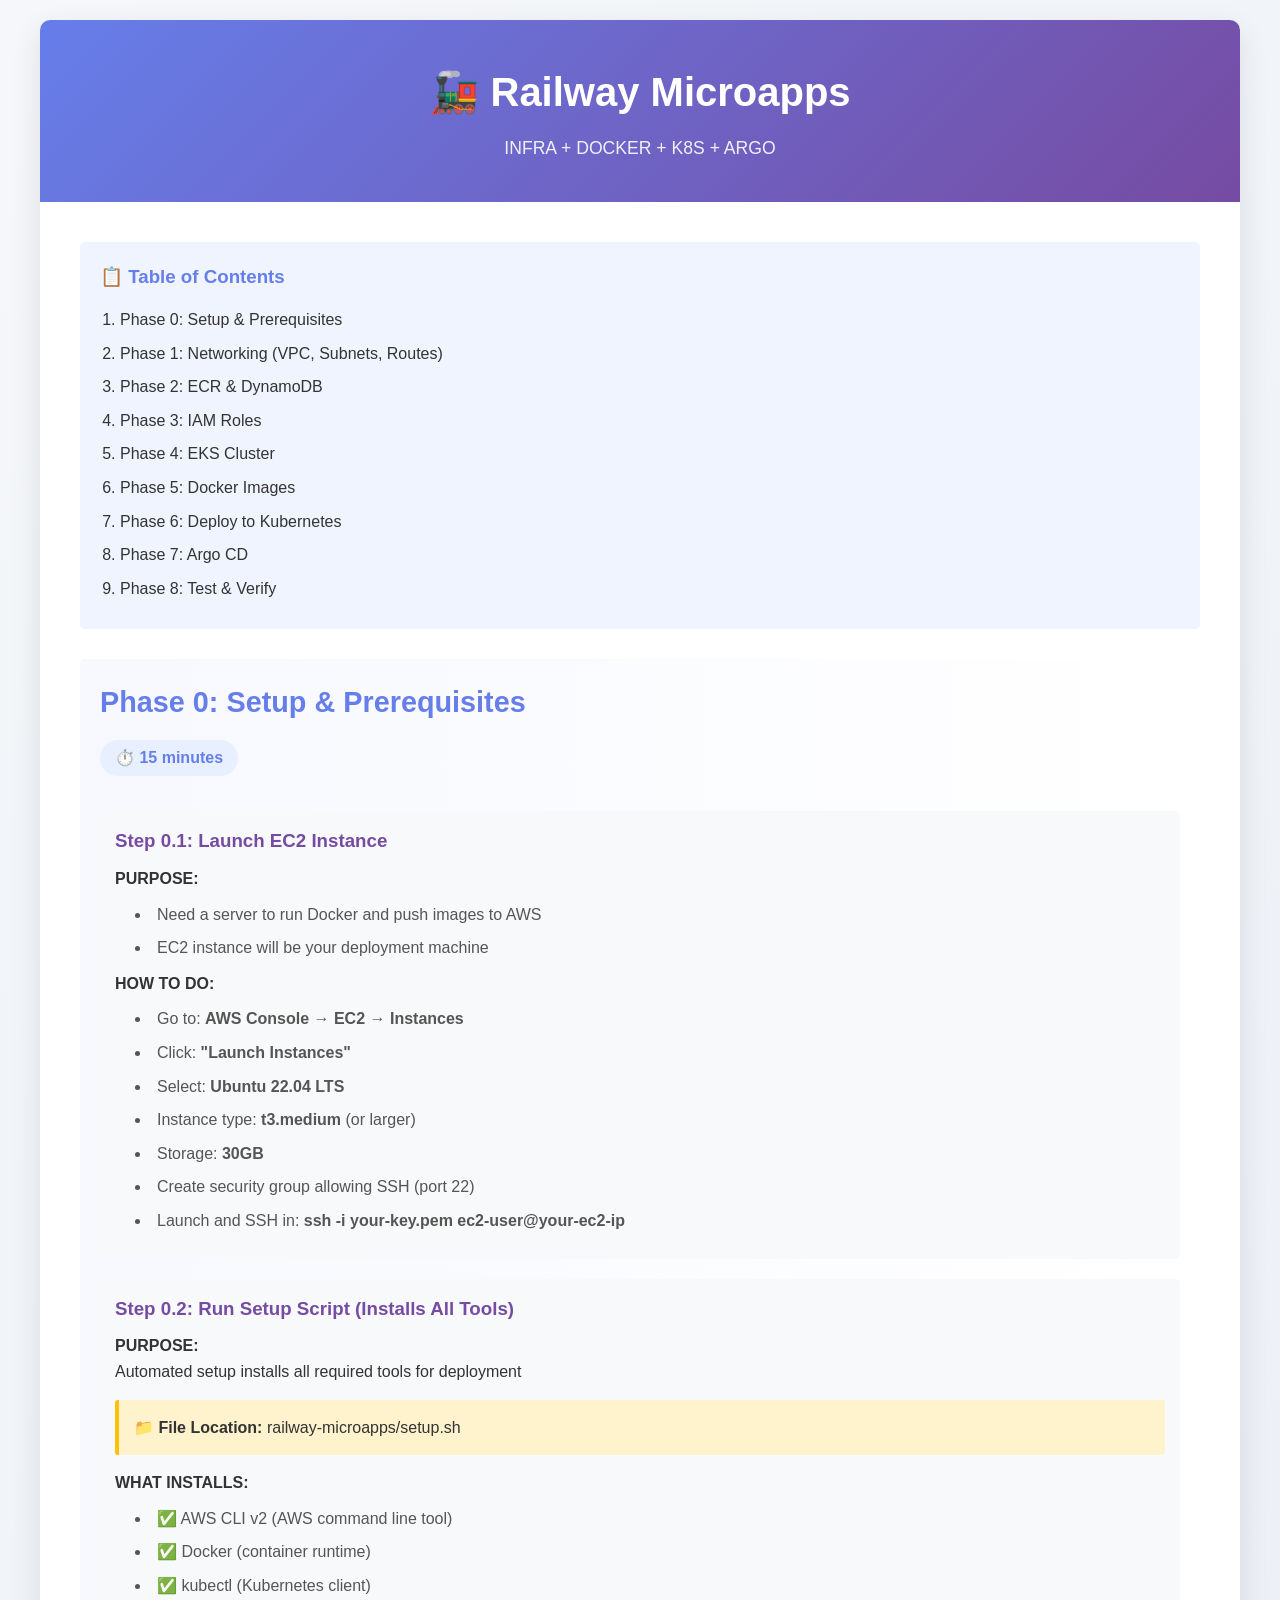
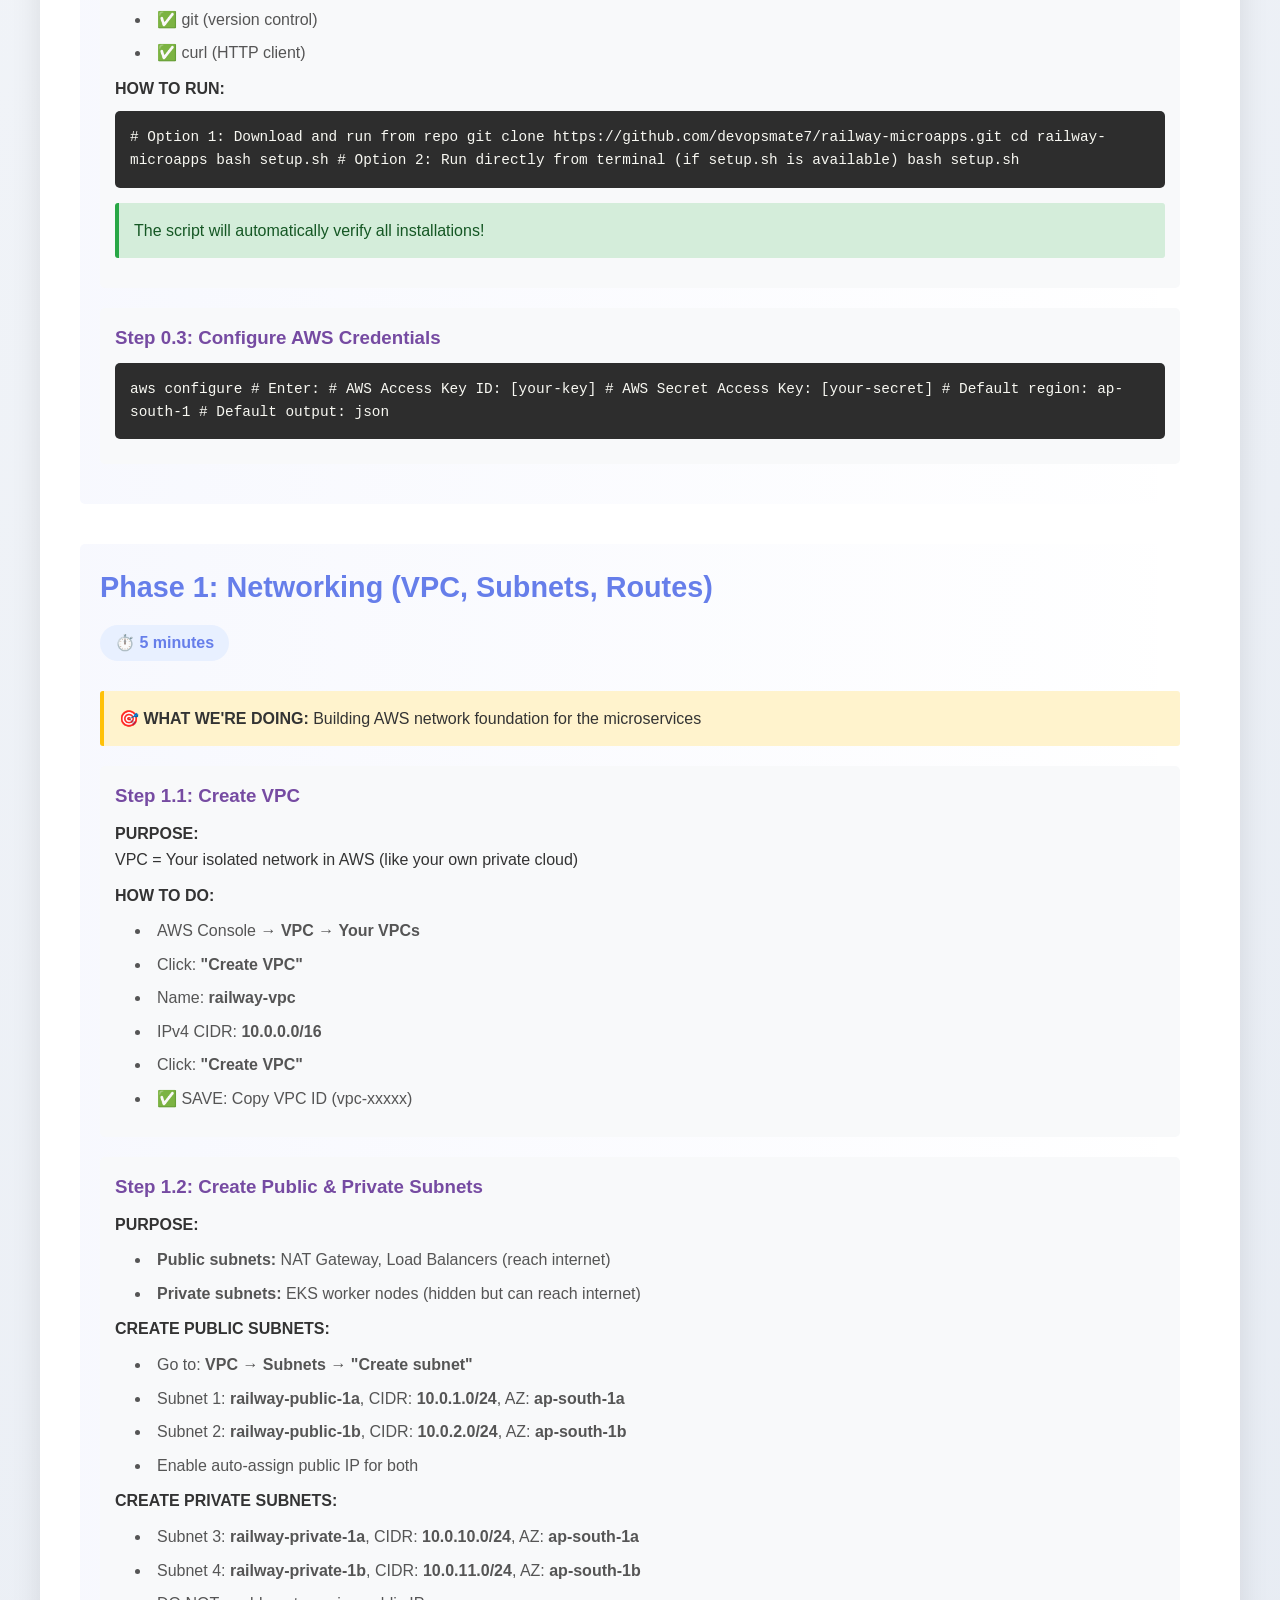
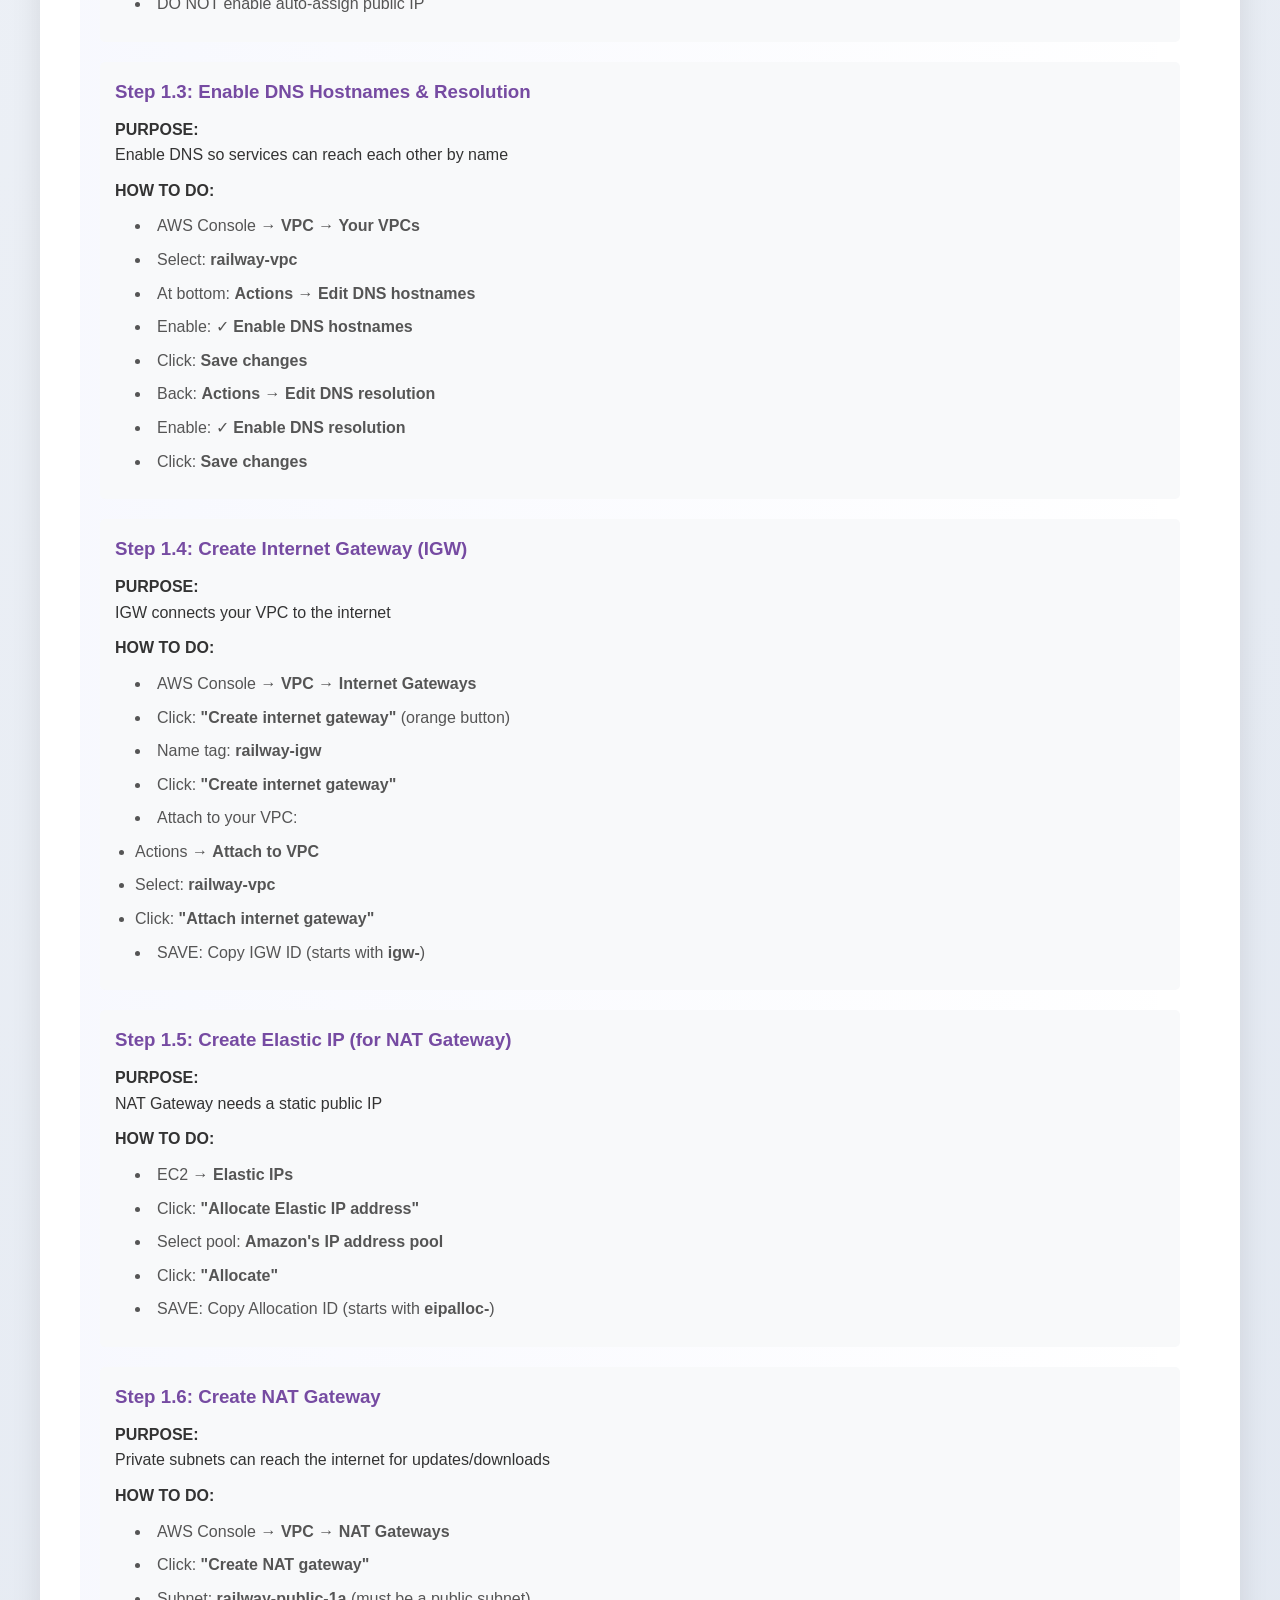
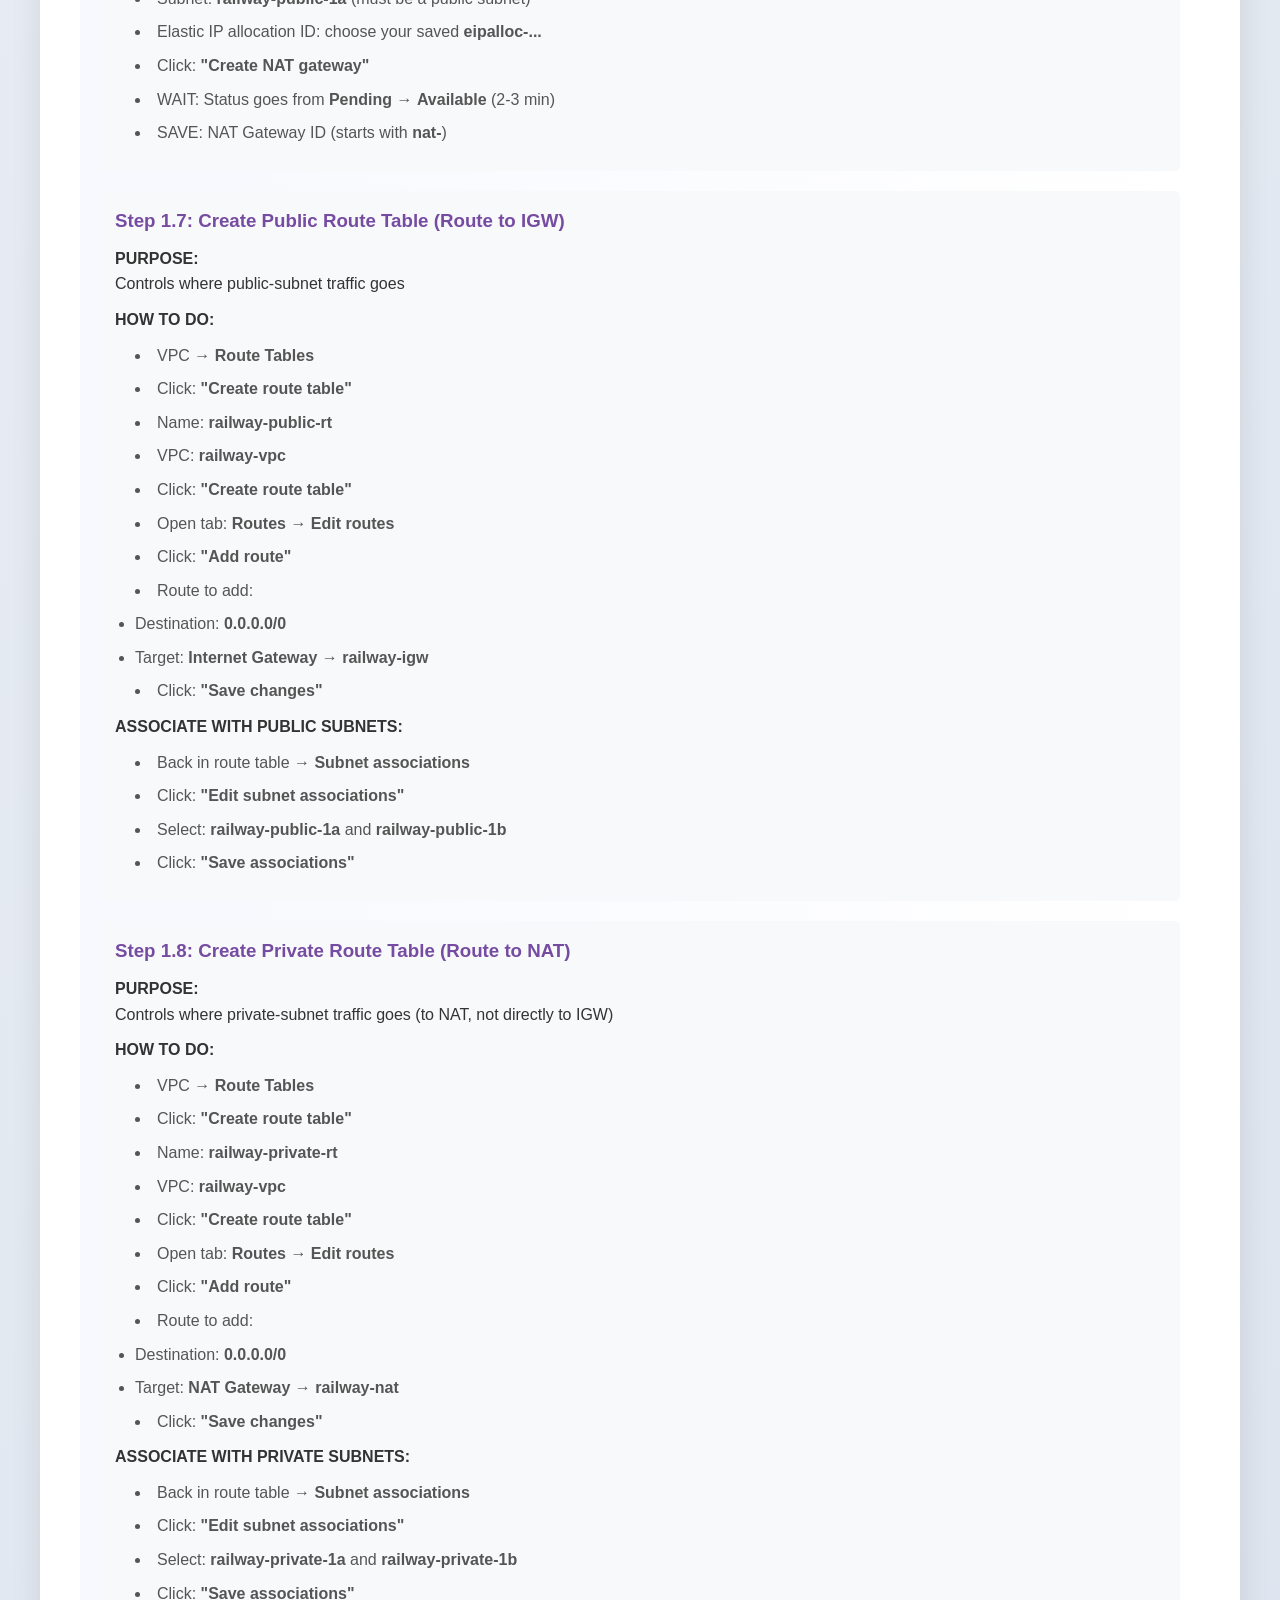
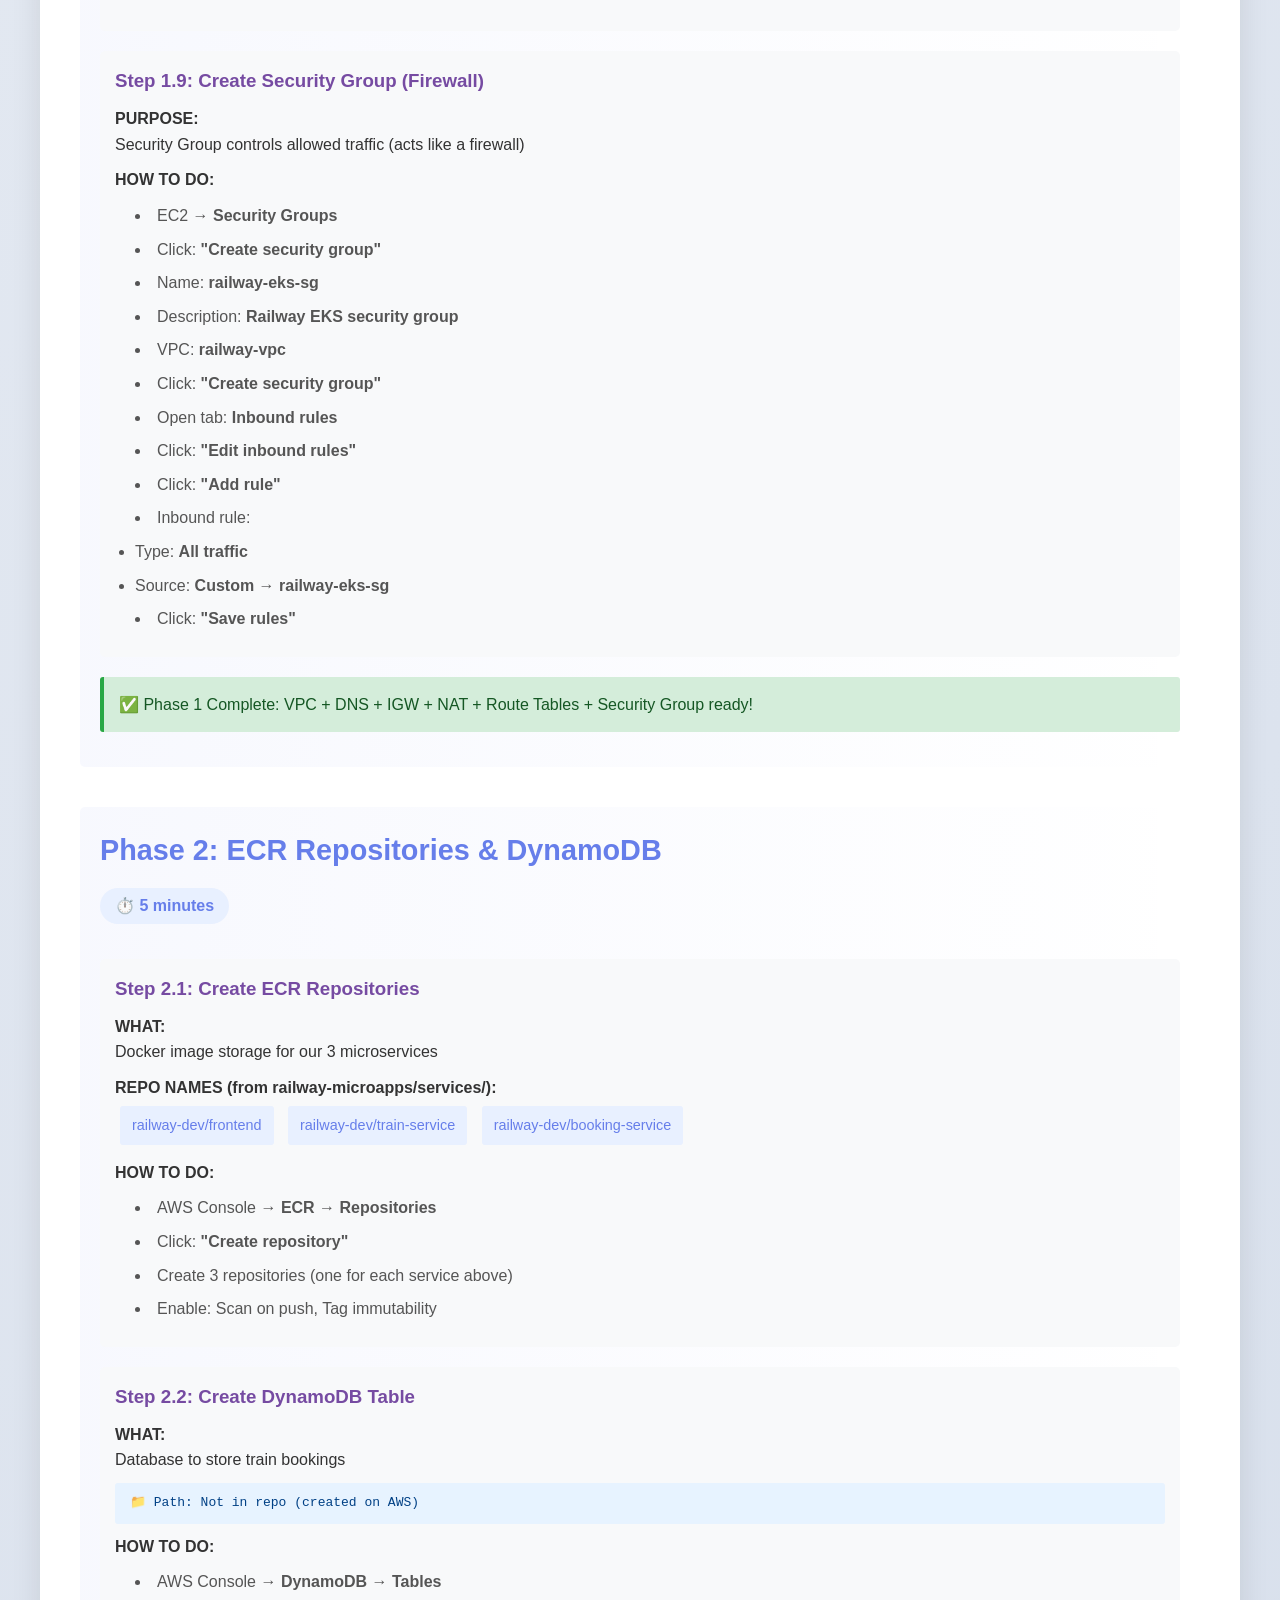
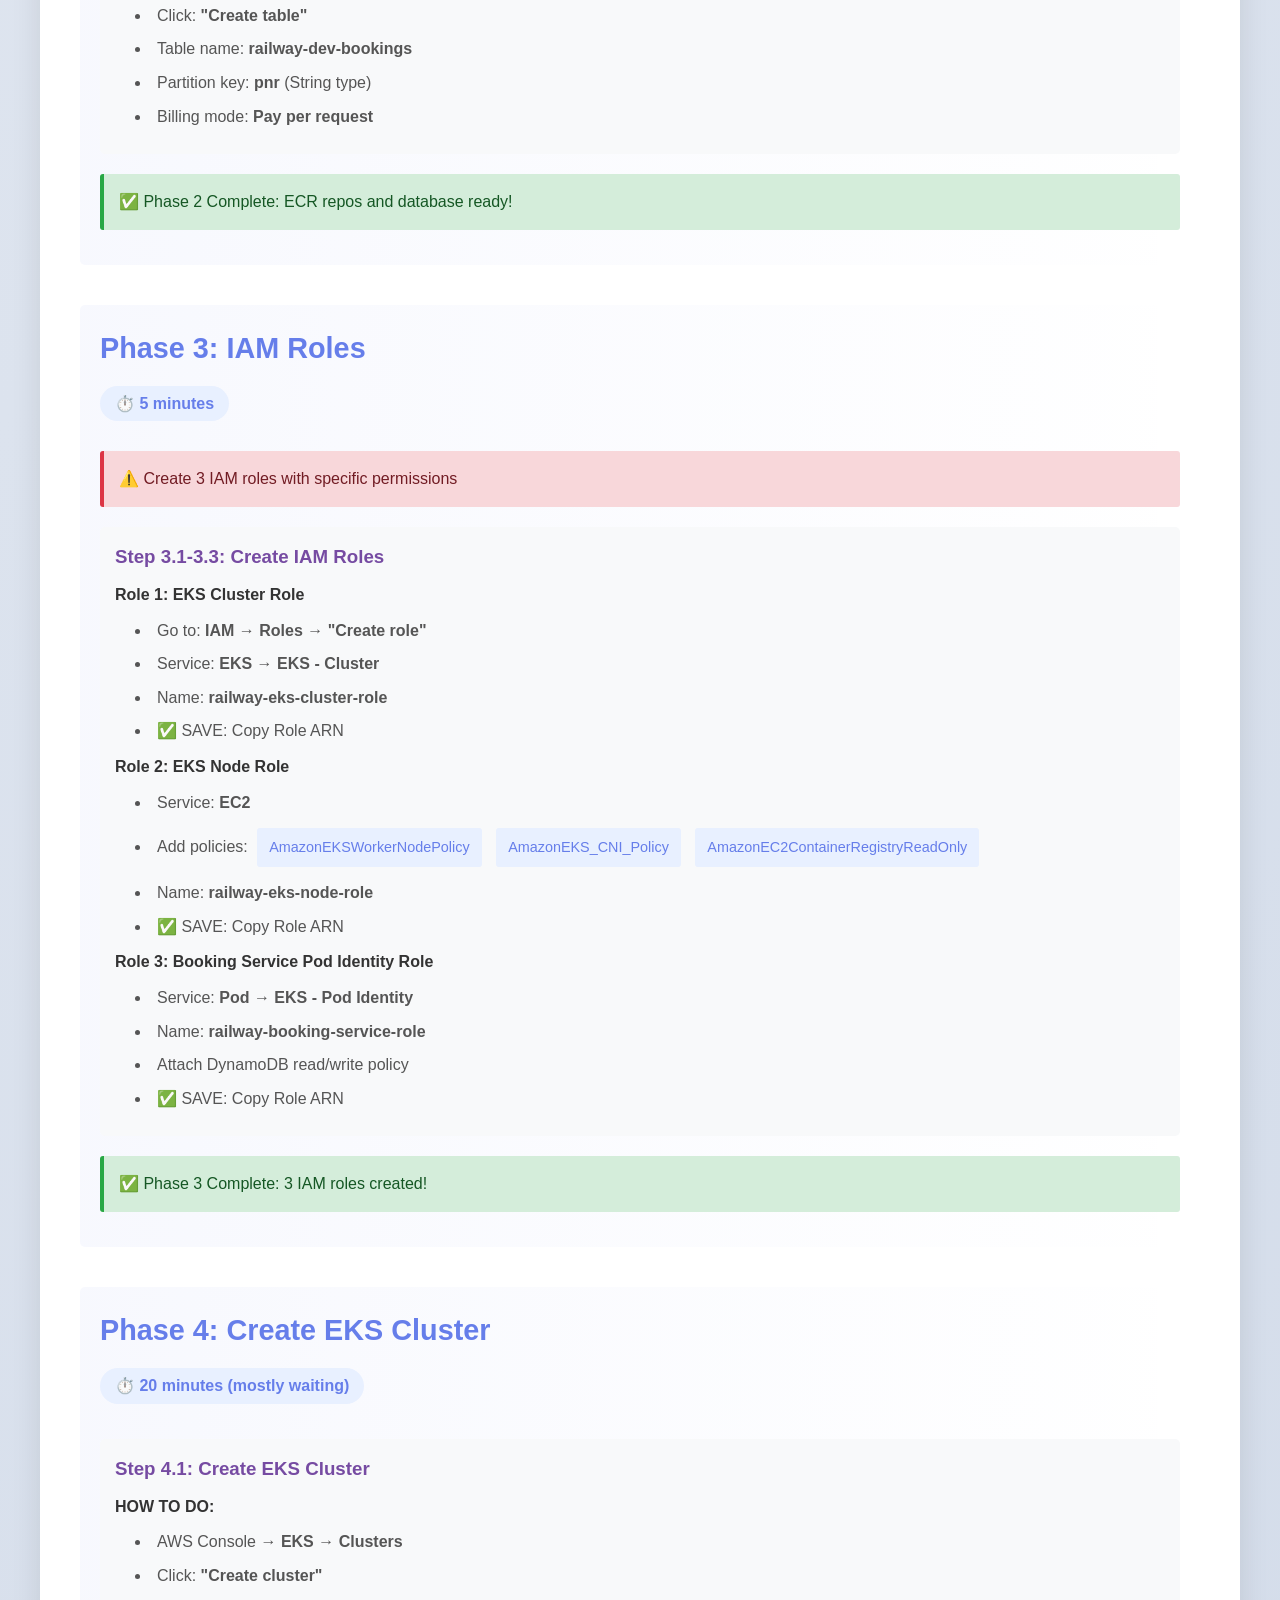
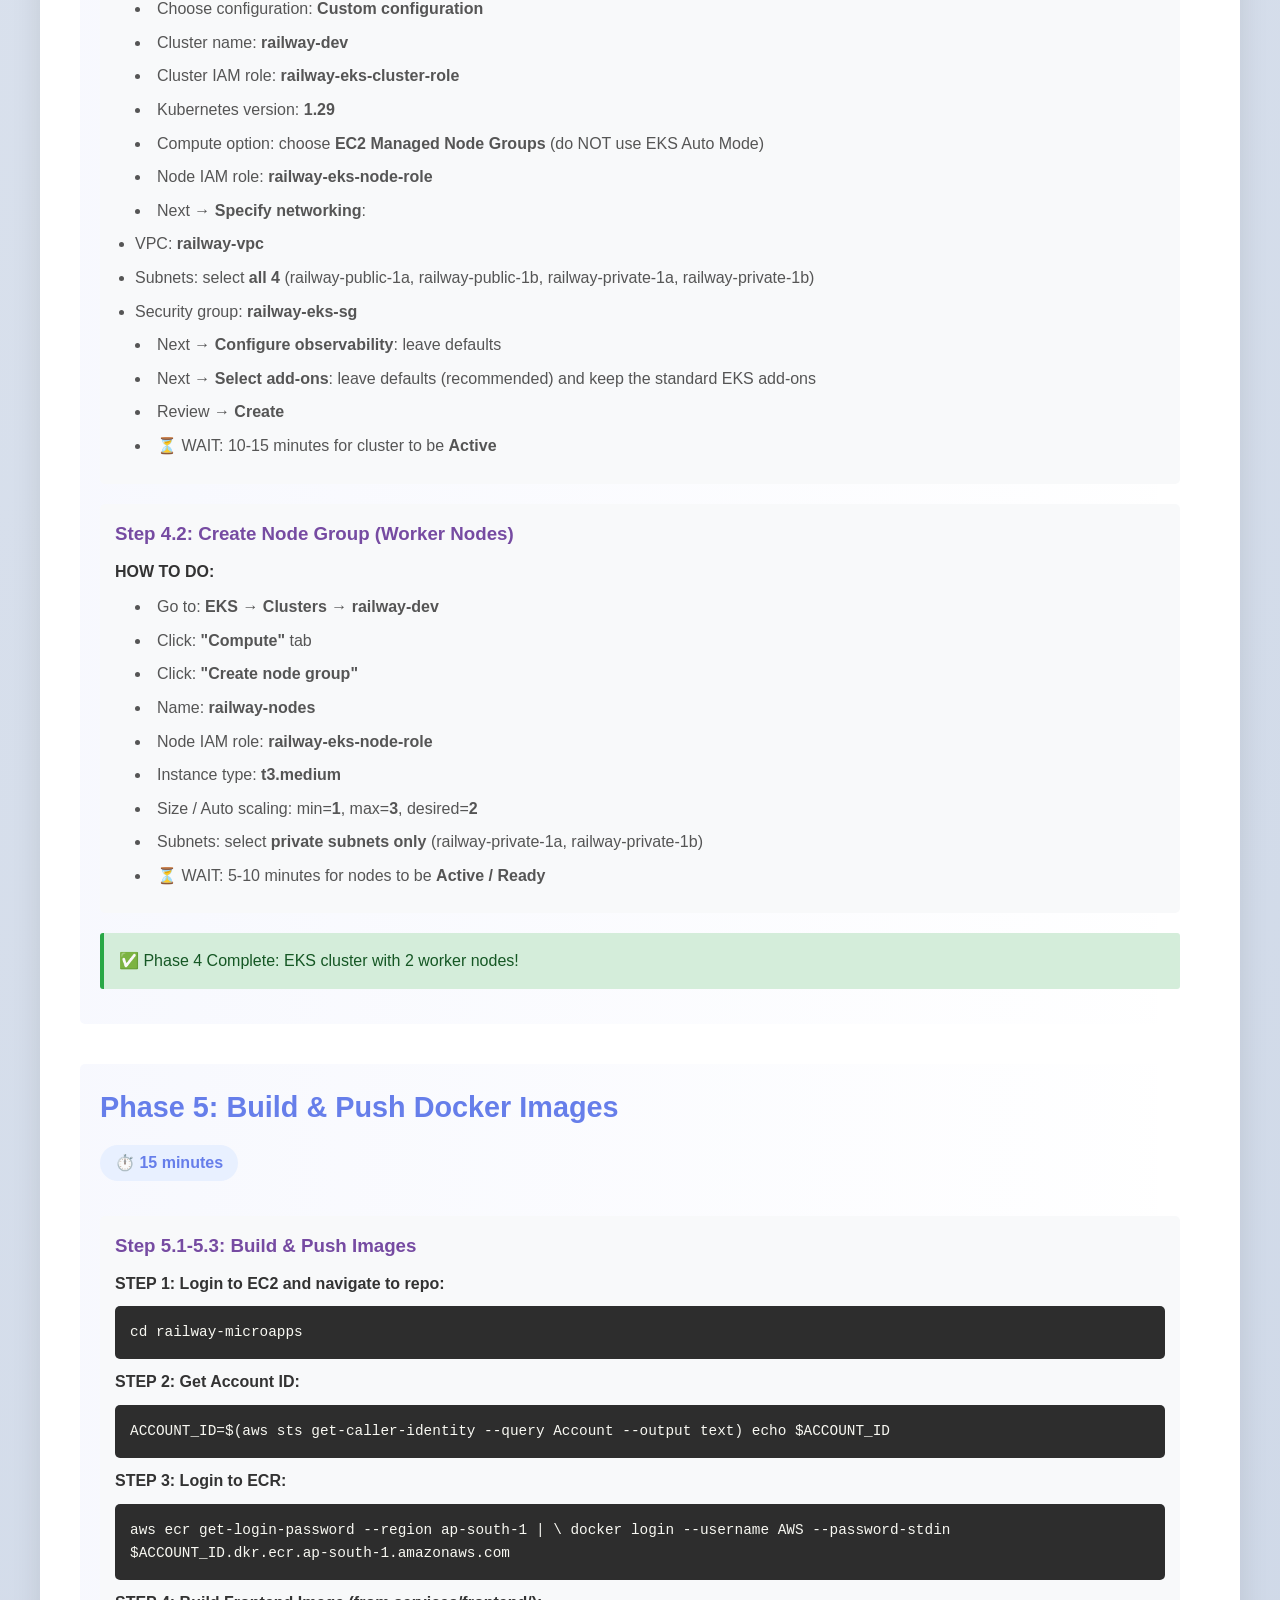
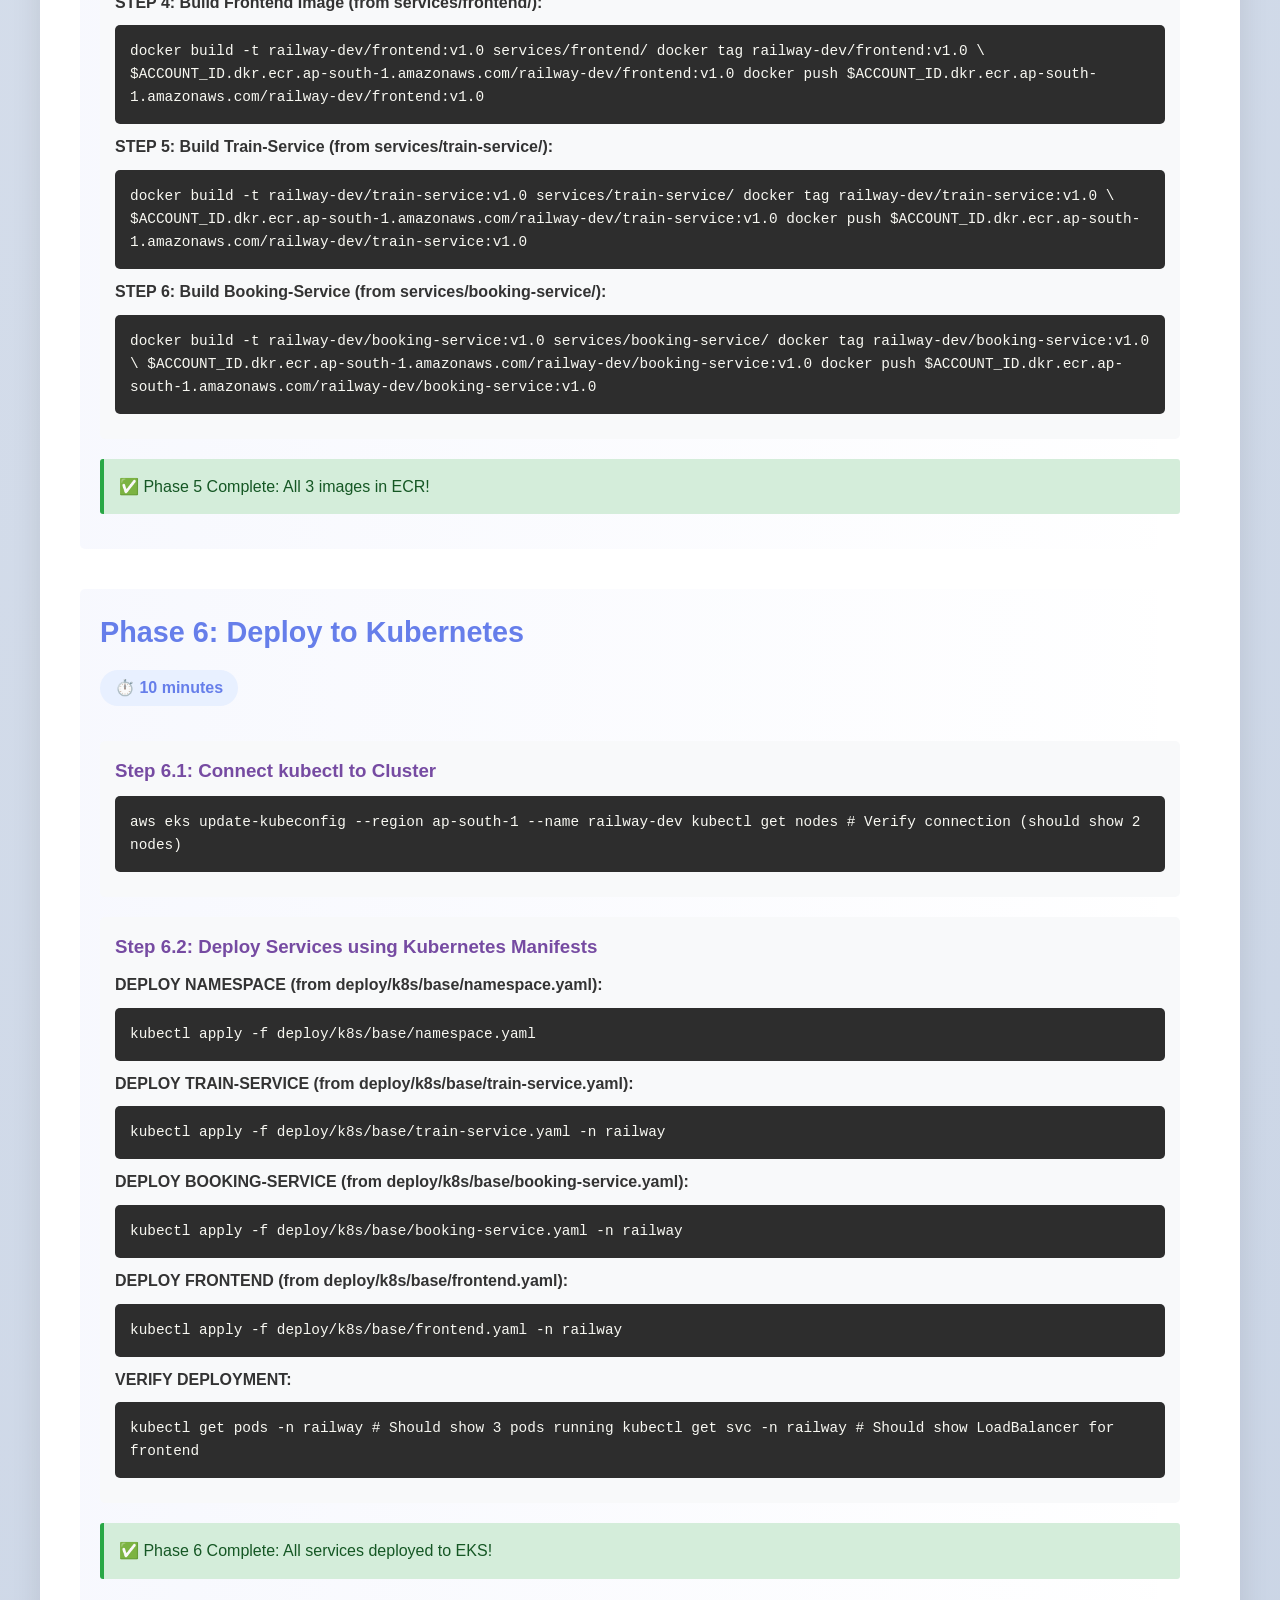
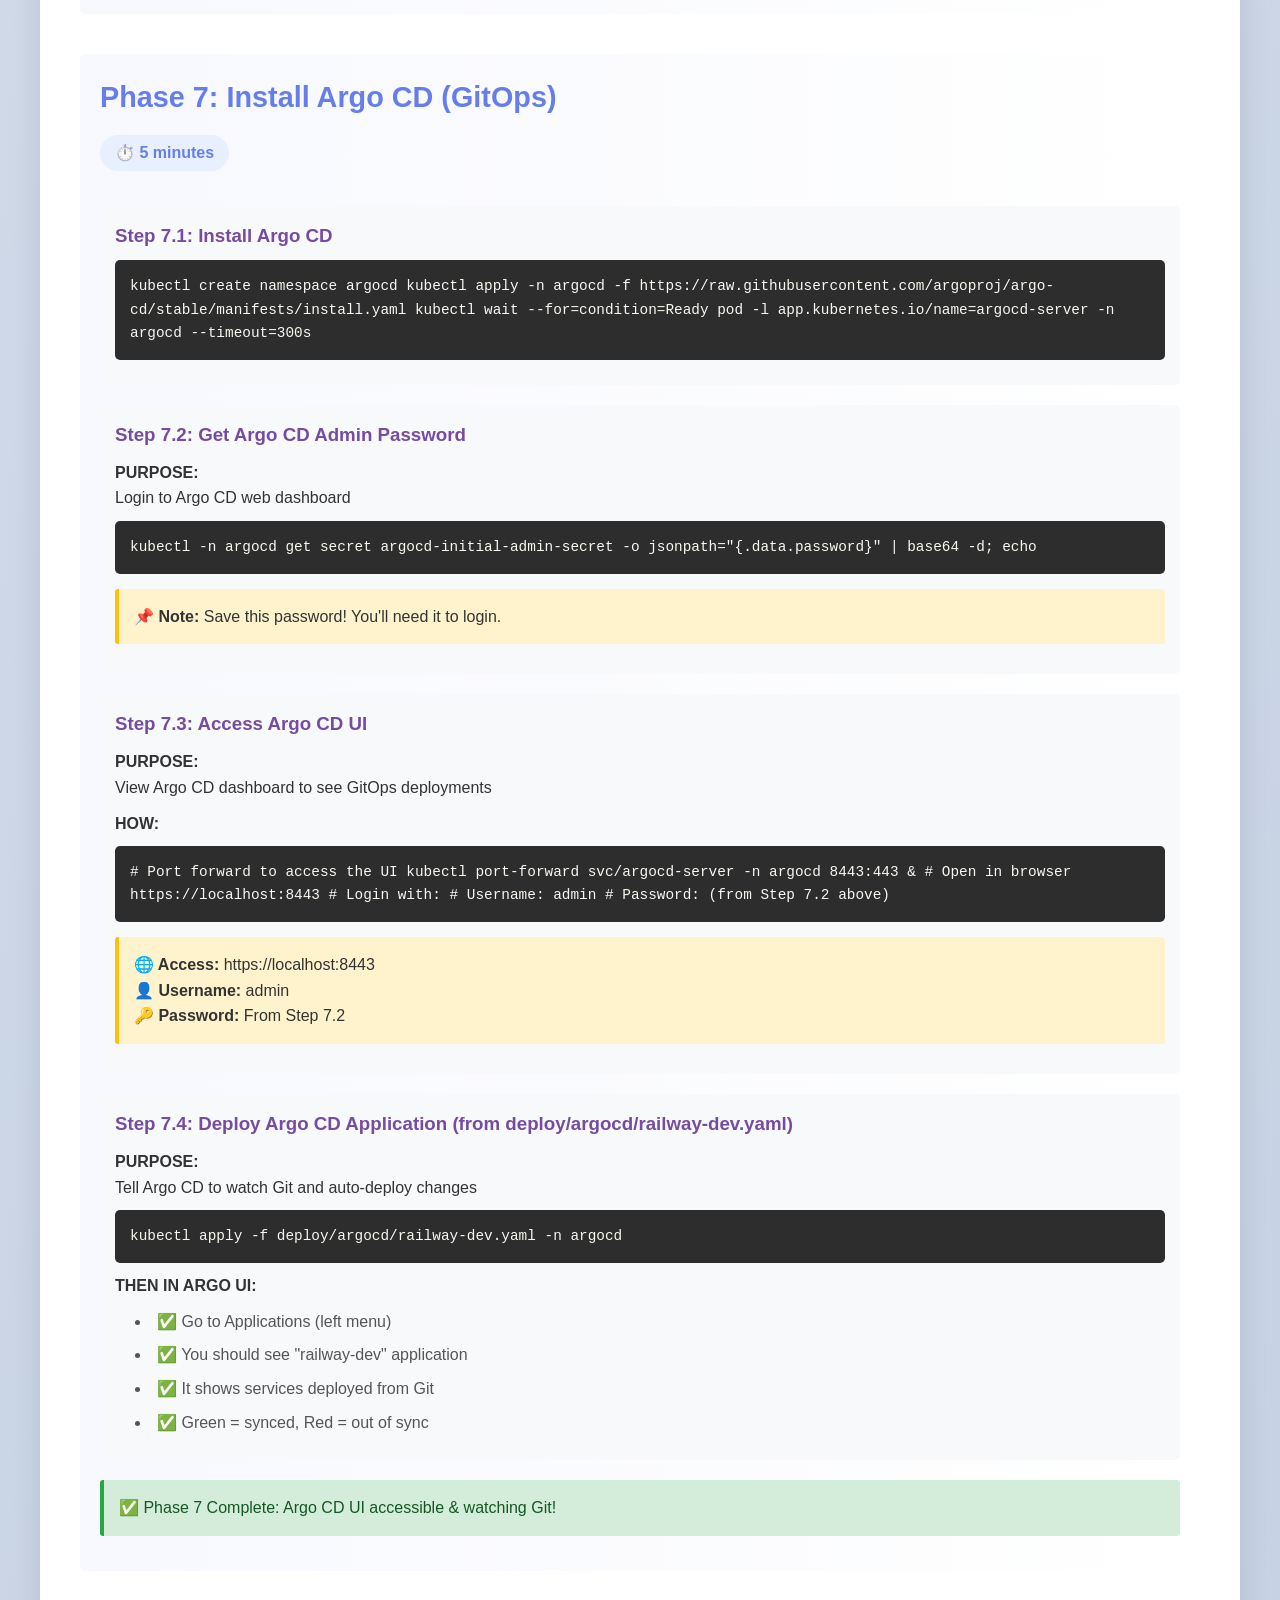
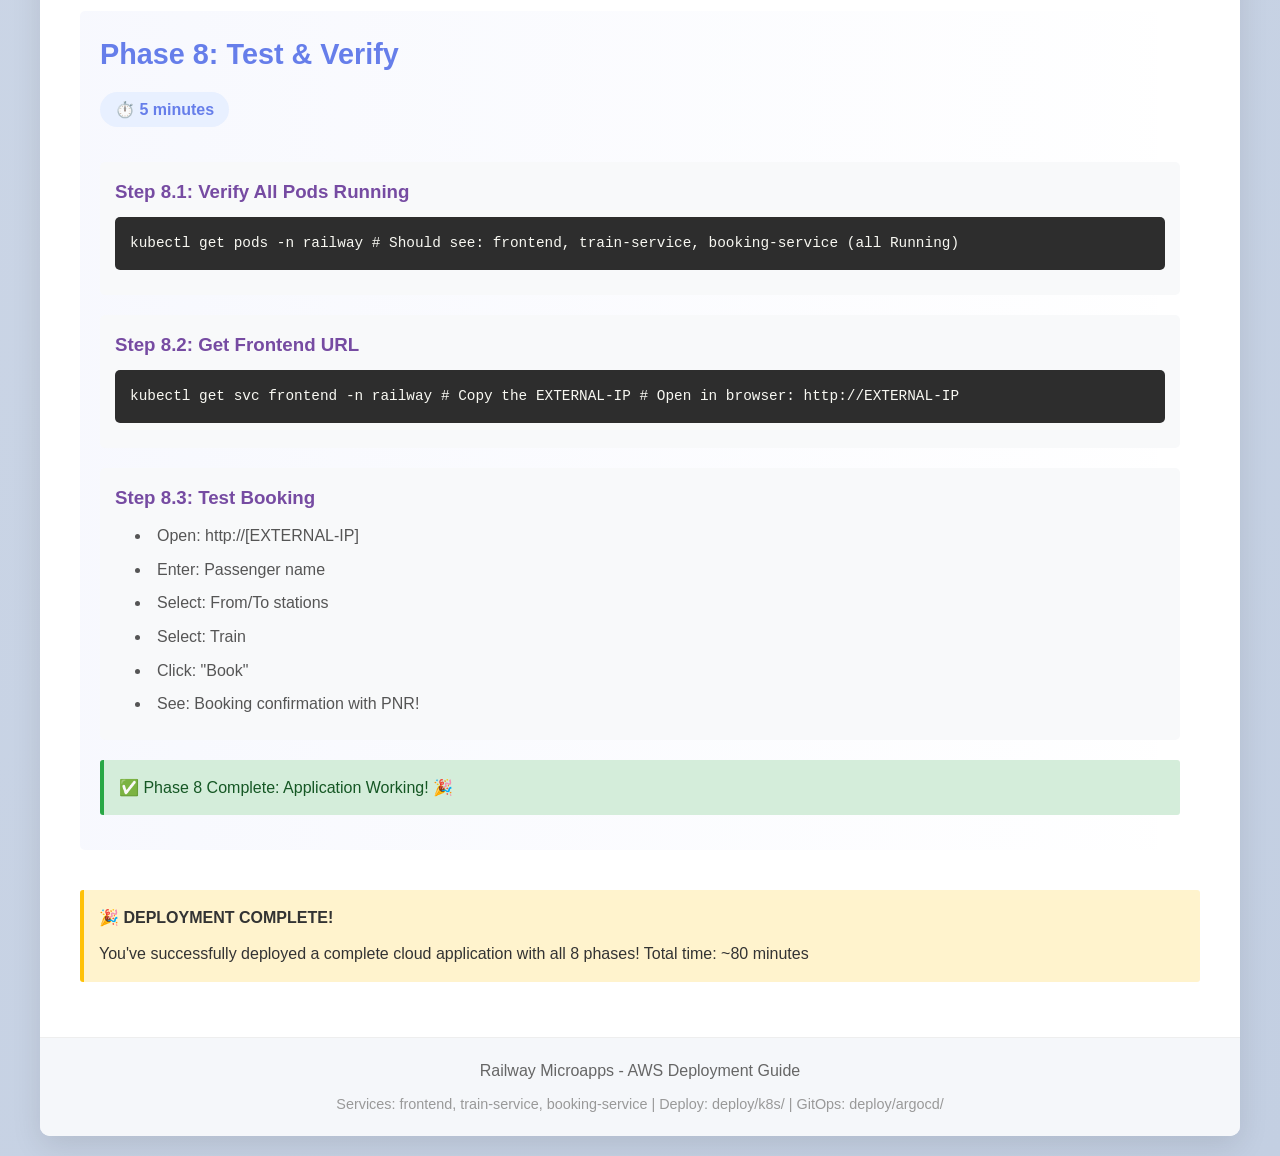
==== commit 40f72aab: "Phase 4 EKS: remove Auto Mode, use EC2 Managed Node Groups + node group Co-authored-by: Cursor <curs" ====
--- a/DEPLOYMENT-GUIDE.html
+++ b/DEPLOYMENT-GUIDE.html
@@ -639,12 +639,12 @@
                         <div class="list">
                             <li>AWS Console → <strong>EKS → Clusters</strong></li>
                             <li>Click: <strong>"Create cluster"</strong></li>
-                            <li>Choose configuration: <strong>Quick configuration (with EKS Auto Mode)</strong></li>
+                            <li>Choose configuration: <strong>Custom configuration</strong></li>
                             <li>Cluster name: <strong>railway-dev</strong></li>
                             <li>Cluster IAM role: <strong>railway-eks-cluster-role</strong></li>
                             <li>Kubernetes version: <strong>1.29</strong></li>
-                            <li>Compute: keep <strong>Use EKS Auto Mode</strong> (built-in node pools will be used)</li>
-                            <li>Built-in node pools: verify you see <strong>general-purpose</strong> and <strong>system</strong></li>
+                            <li>Compute option: choose <strong>EC2 Managed Node Groups</strong> (do NOT use EKS Auto Mode)</li>
+                            <li>Node IAM role: <strong>railway-eks-node-role</strong></li>
                             <li>Next → <strong>Specify networking</strong>:
                                 <ul>
                                     <li>VPC: <strong>railway-vpc</strong></li>
@@ -661,21 +661,19 @@
                 </div>
 
                 <div class="step">
-                    <h3>Step 4.2: Verify EKS Auto Mode Nodes (Node Pools)</h3>
+                    <h3>Step 4.2: Create Node Group (Worker Nodes)</h3>
                     <div class="step-content">
                         <div class="section-title">HOW TO DO:</div>
                         <div class="list">
                             <li>Go to: <strong>EKS → Clusters → railway-dev</strong></li>
                             <li>Click: <strong>"Compute"</strong> tab</li>
-                            <li>Under EKS Auto Mode, you should see built-in node pools:
-                                <ul>
-                                    <li><strong>general-purpose</strong> (for your app workloads)</li>
-                                    <li><strong>system</strong> (for core cluster components)</li>
-                                </ul>
-                            </li>
-                            <li>Check that the node IAM role is using: <strong>railway-eks-node-role</strong></li>
-                            <li>If the UI lets you set it, set <strong>general-purpose</strong> instance type to <strong>t3.medium</strong> and aim for about <strong>2</strong> nodes</li>
-                            <li>⏳ WAIT: nodes should come to <strong>Ready</strong> (5-10 minutes)</li>
+                            <li>Click: <strong>"Create node group"</strong></li>
+                            <li>Name: <strong>railway-nodes</strong></li>
+                            <li>Node IAM role: <strong>railway-eks-node-role</strong></li>
+                            <li>Instance type: <strong>t3.medium</strong></li>
+                            <li>Size / Auto scaling: min=<strong>1</strong>, max=<strong>3</strong>, desired=<strong>2</strong></li>
+                            <li>Subnets: select <strong>private subnets only</strong> (railway-private-1a, railway-private-1b)</li>
+                            <li>⏳ WAIT: 5-10 minutes for nodes to be <strong>Active / Ready</strong></li>
                         </div>
                     </div>
                 </div>
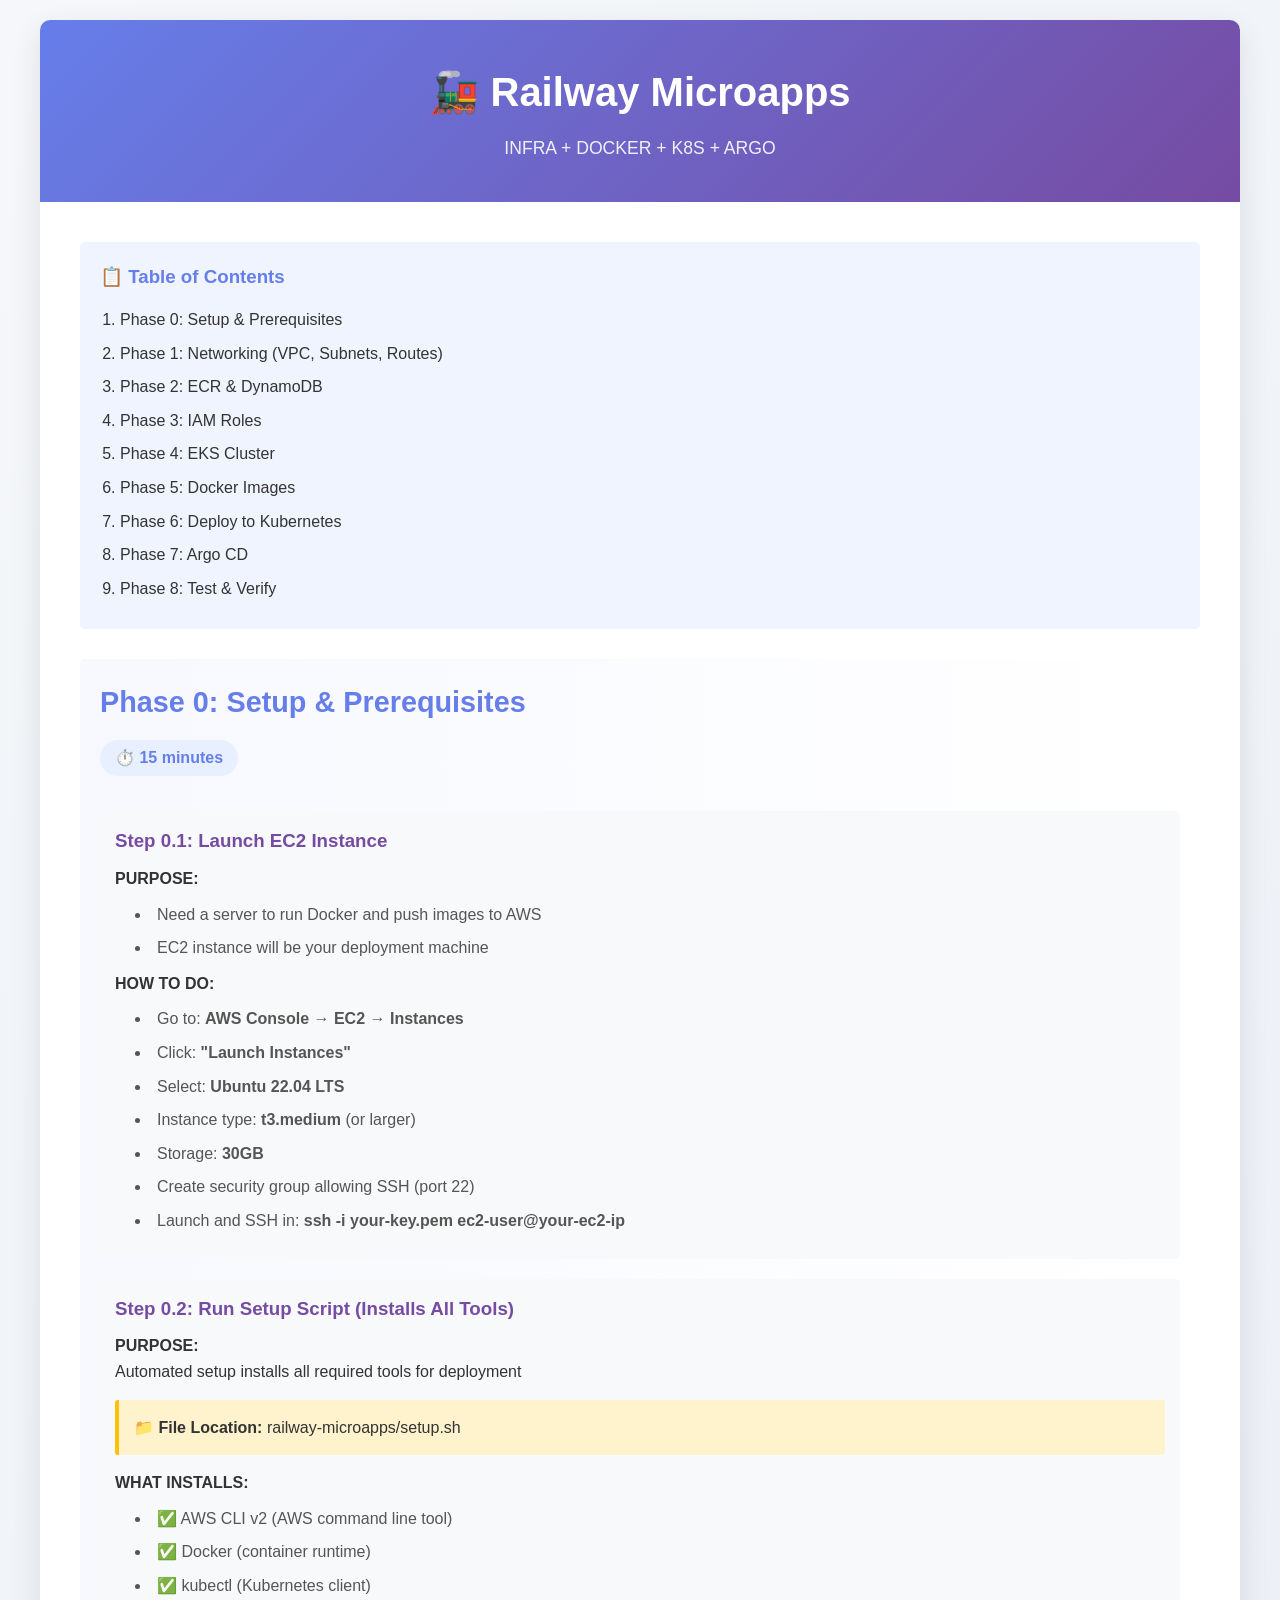
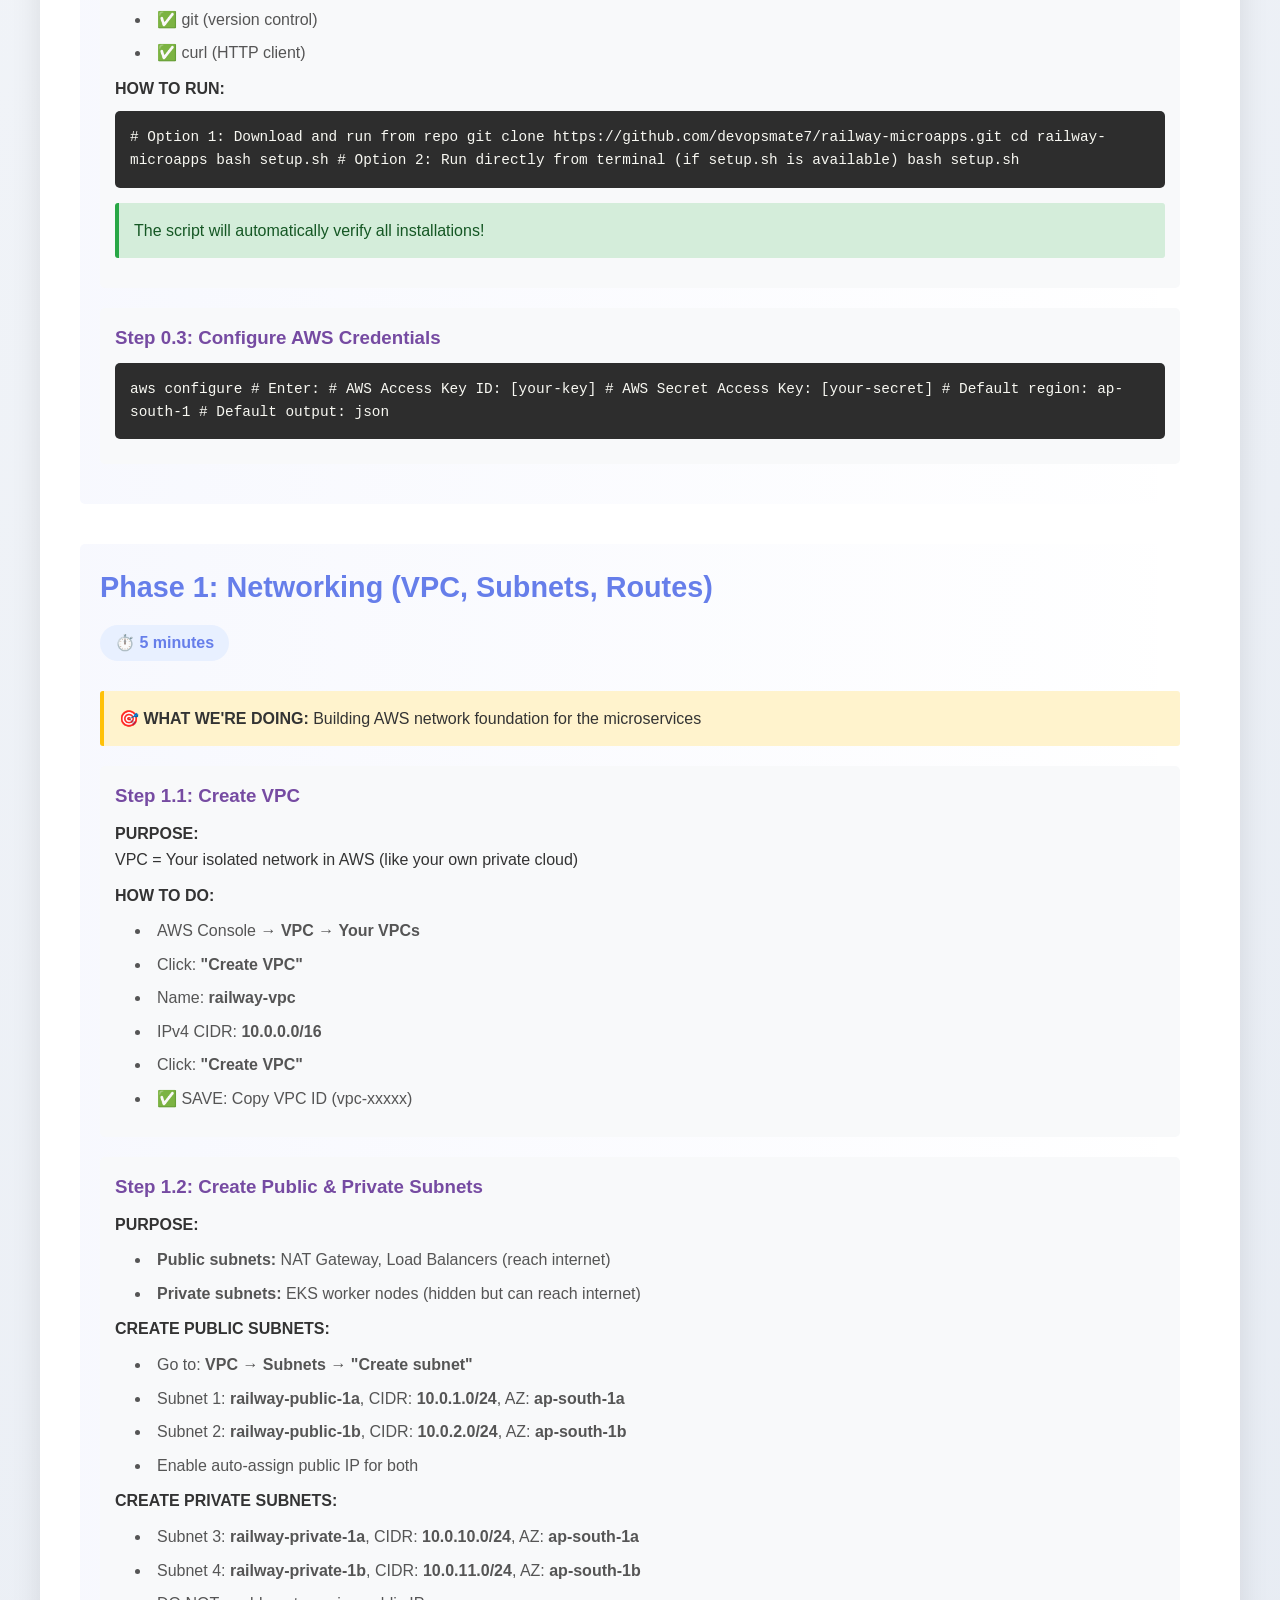
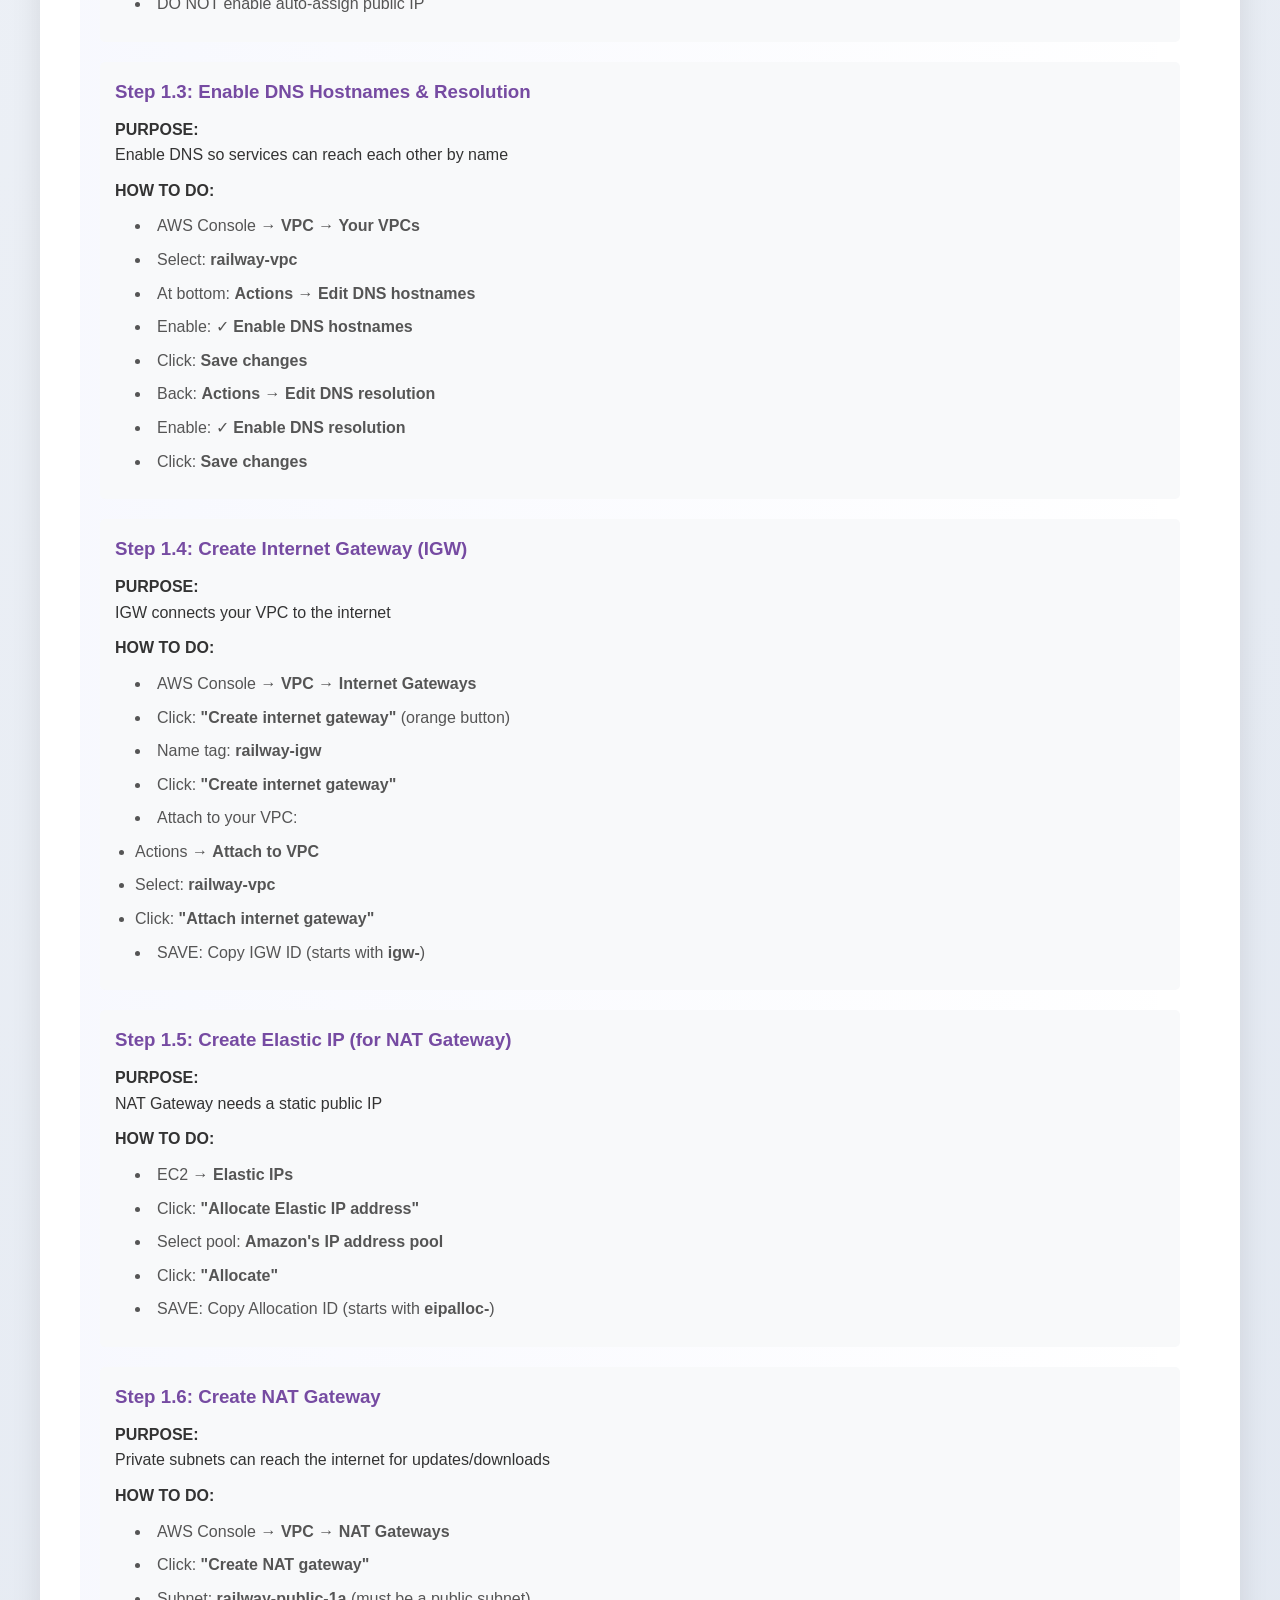
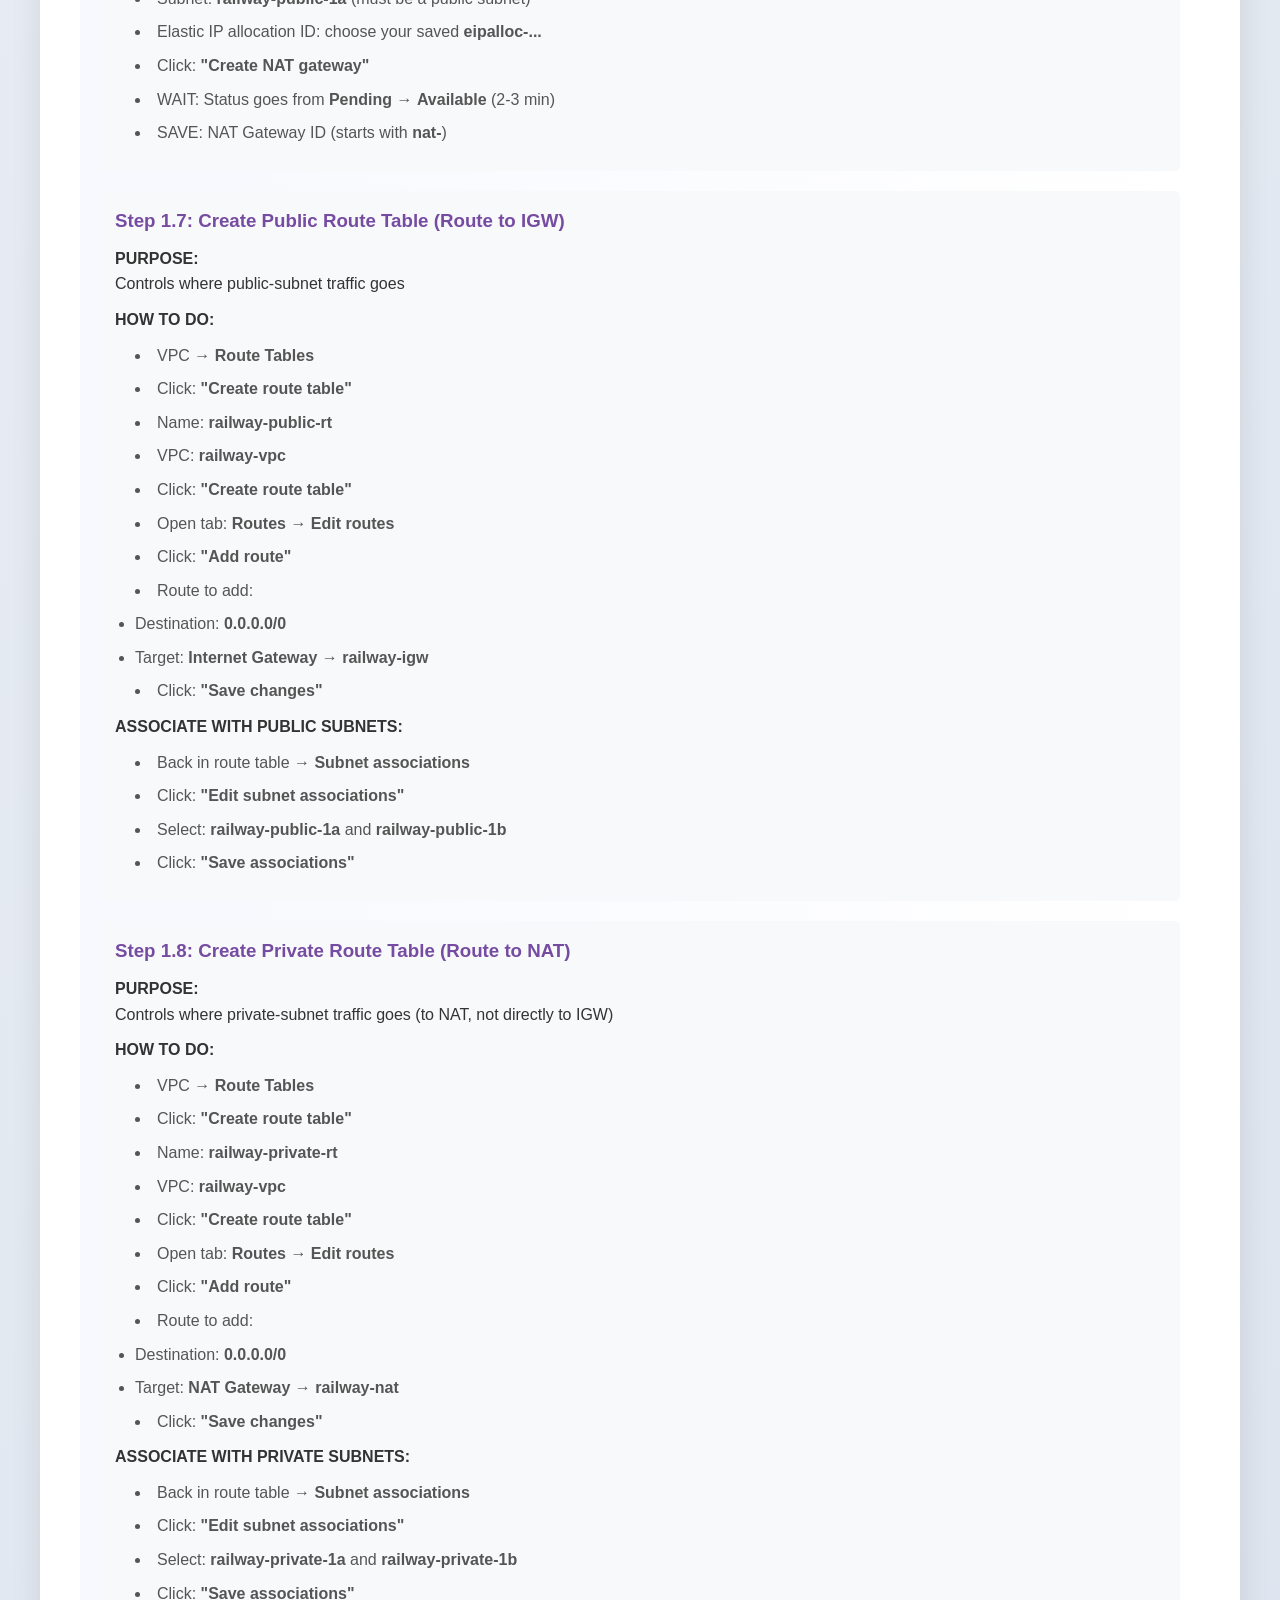
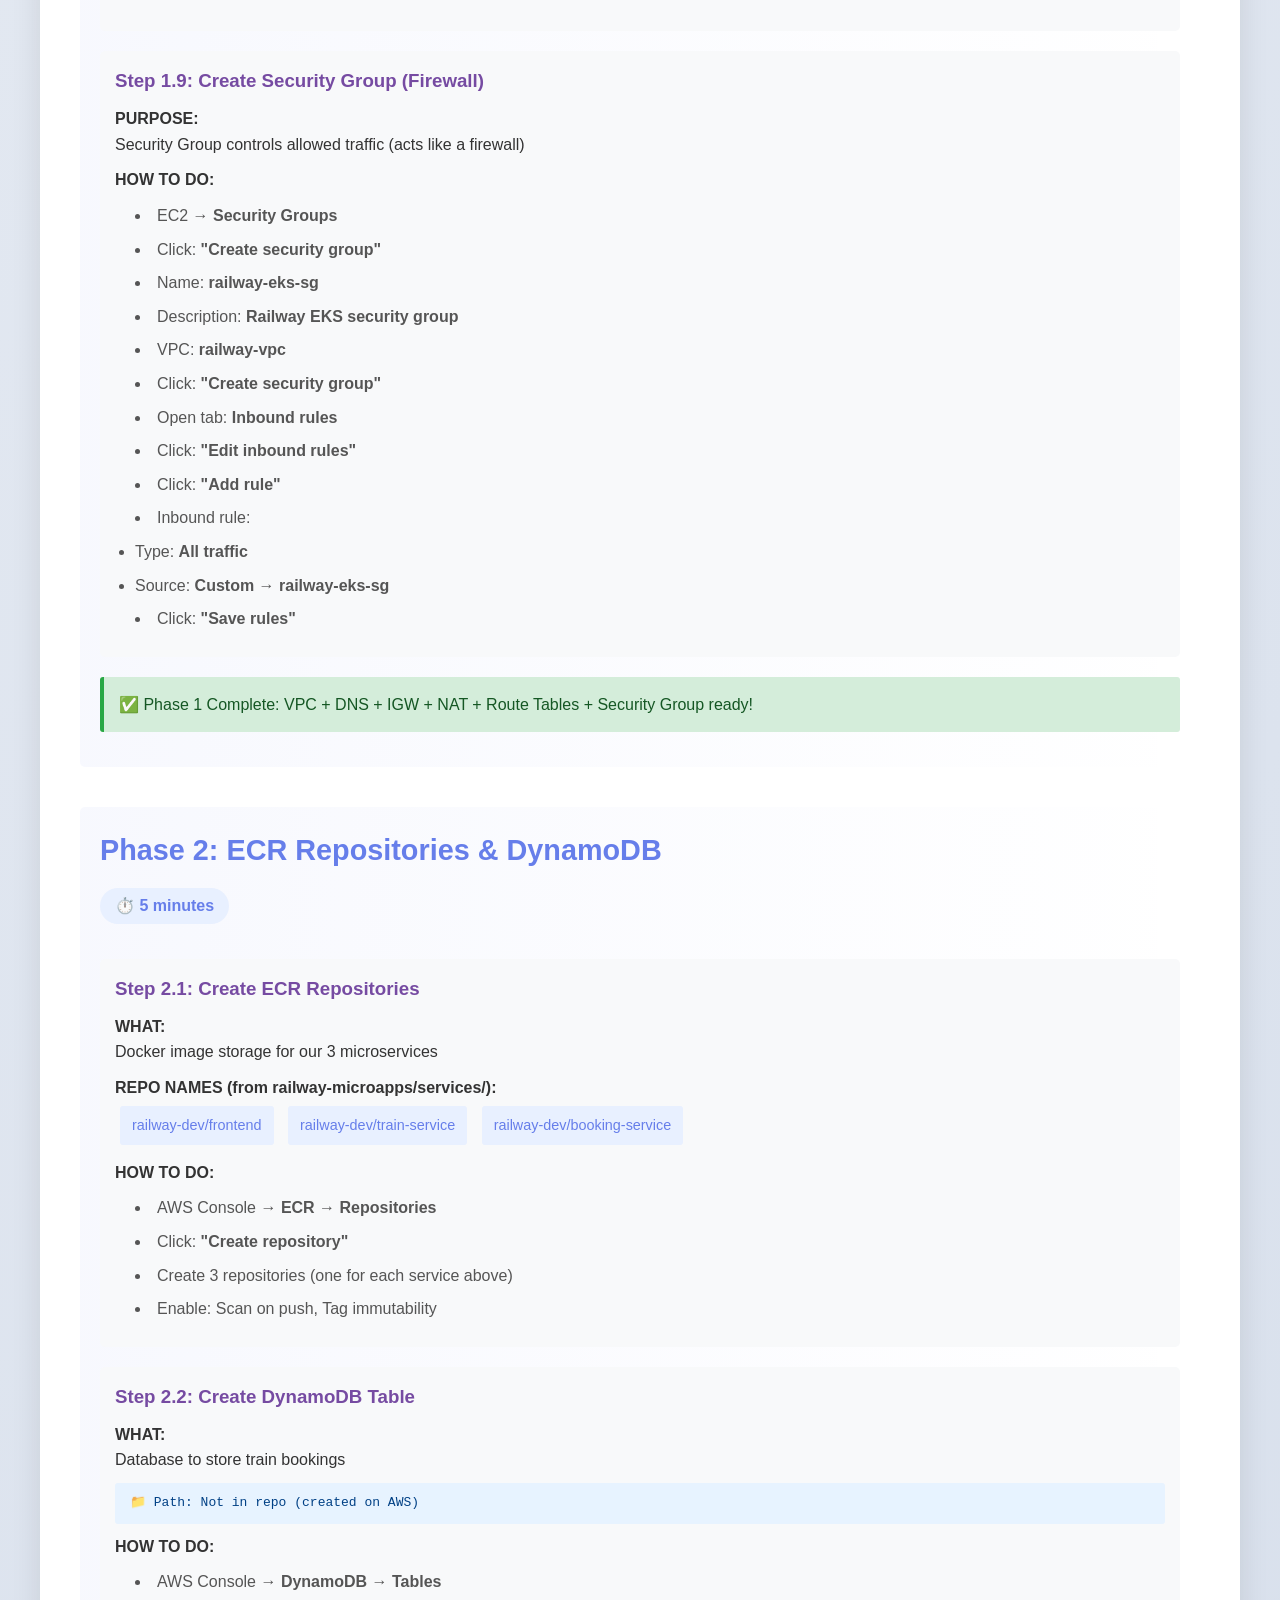
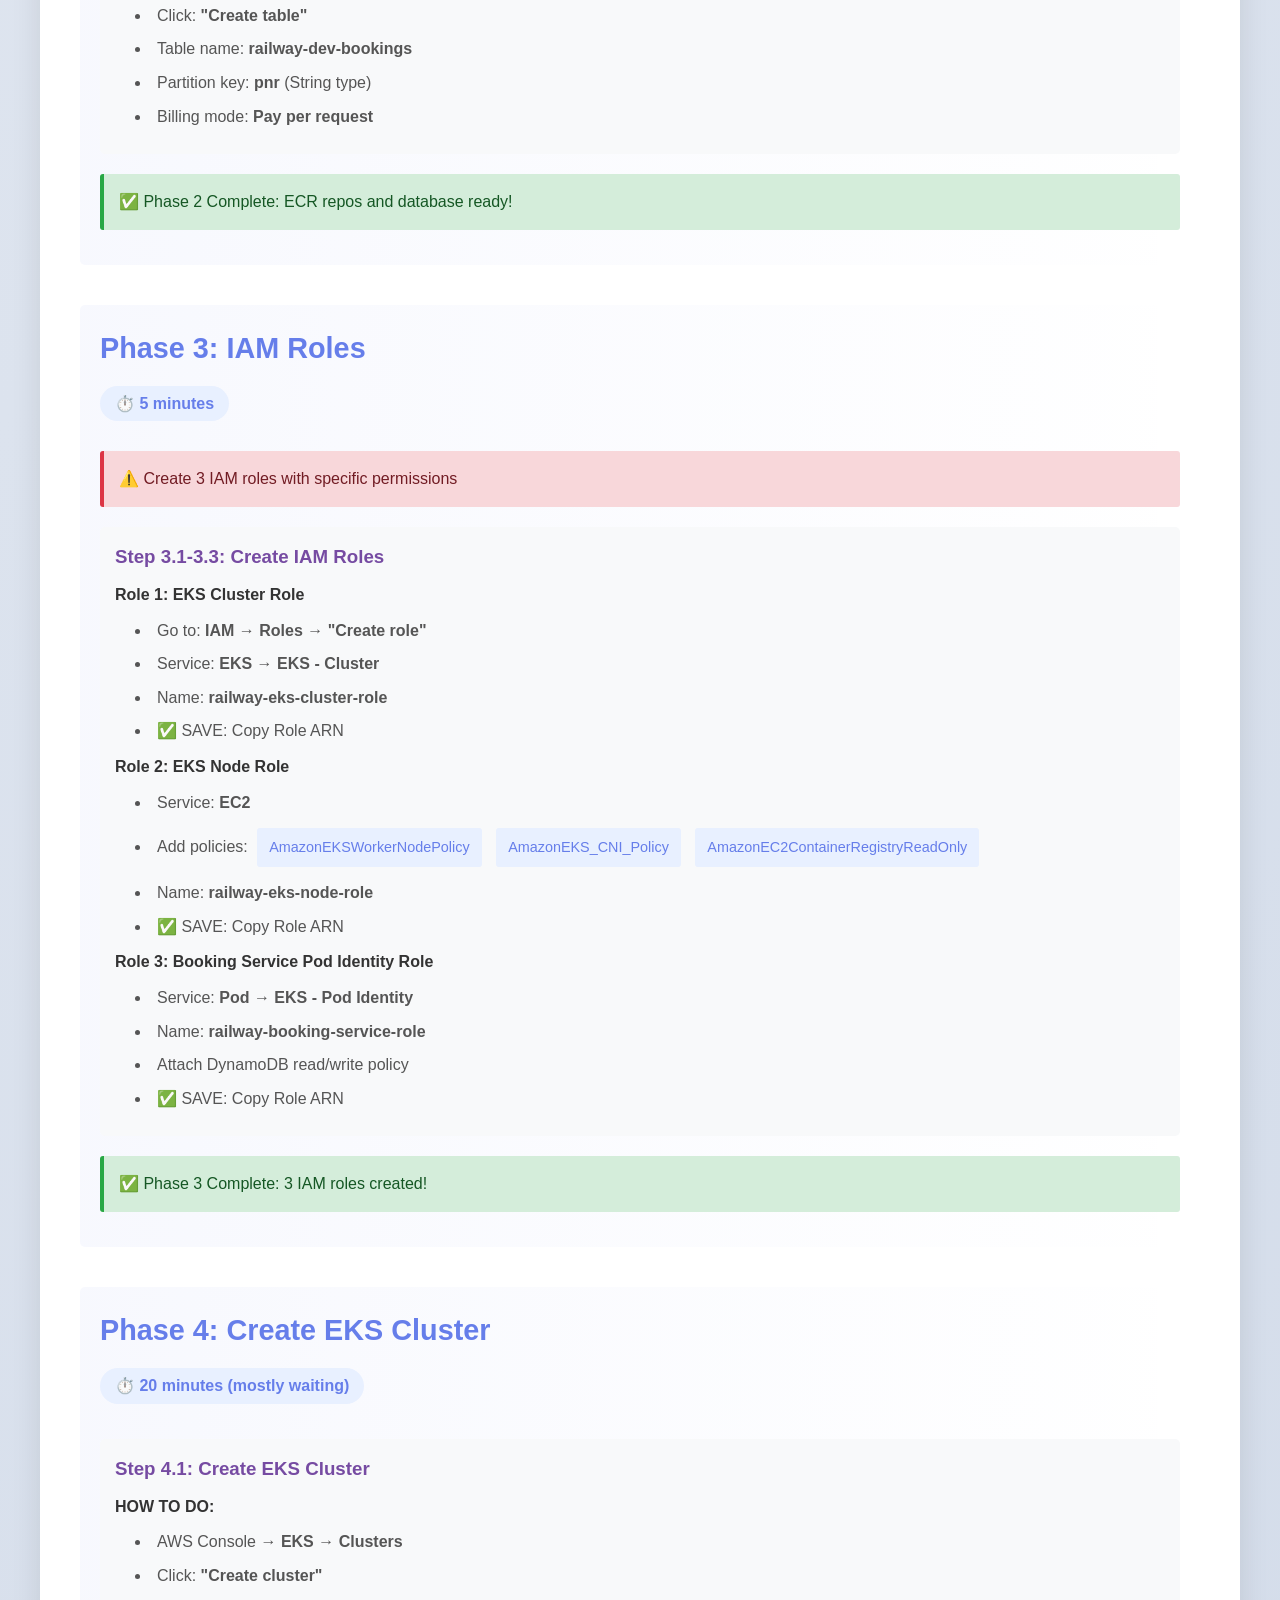
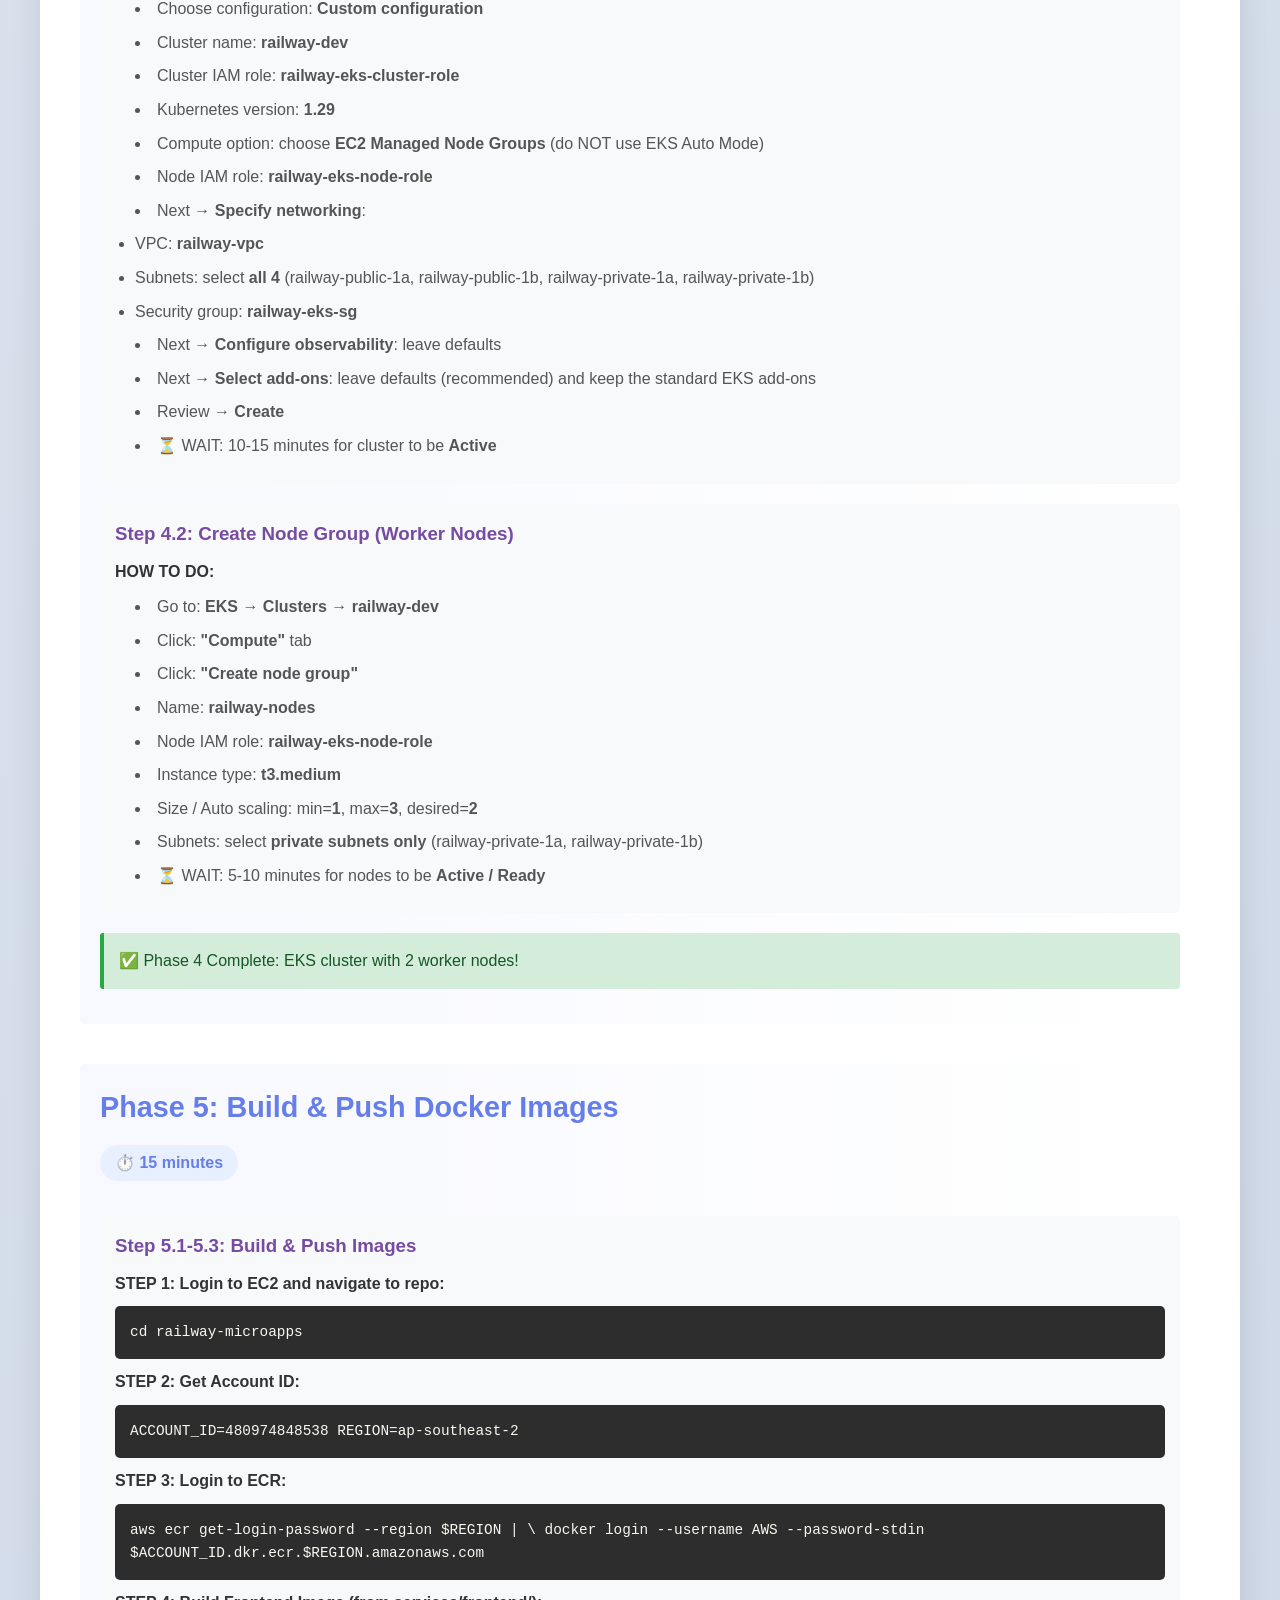
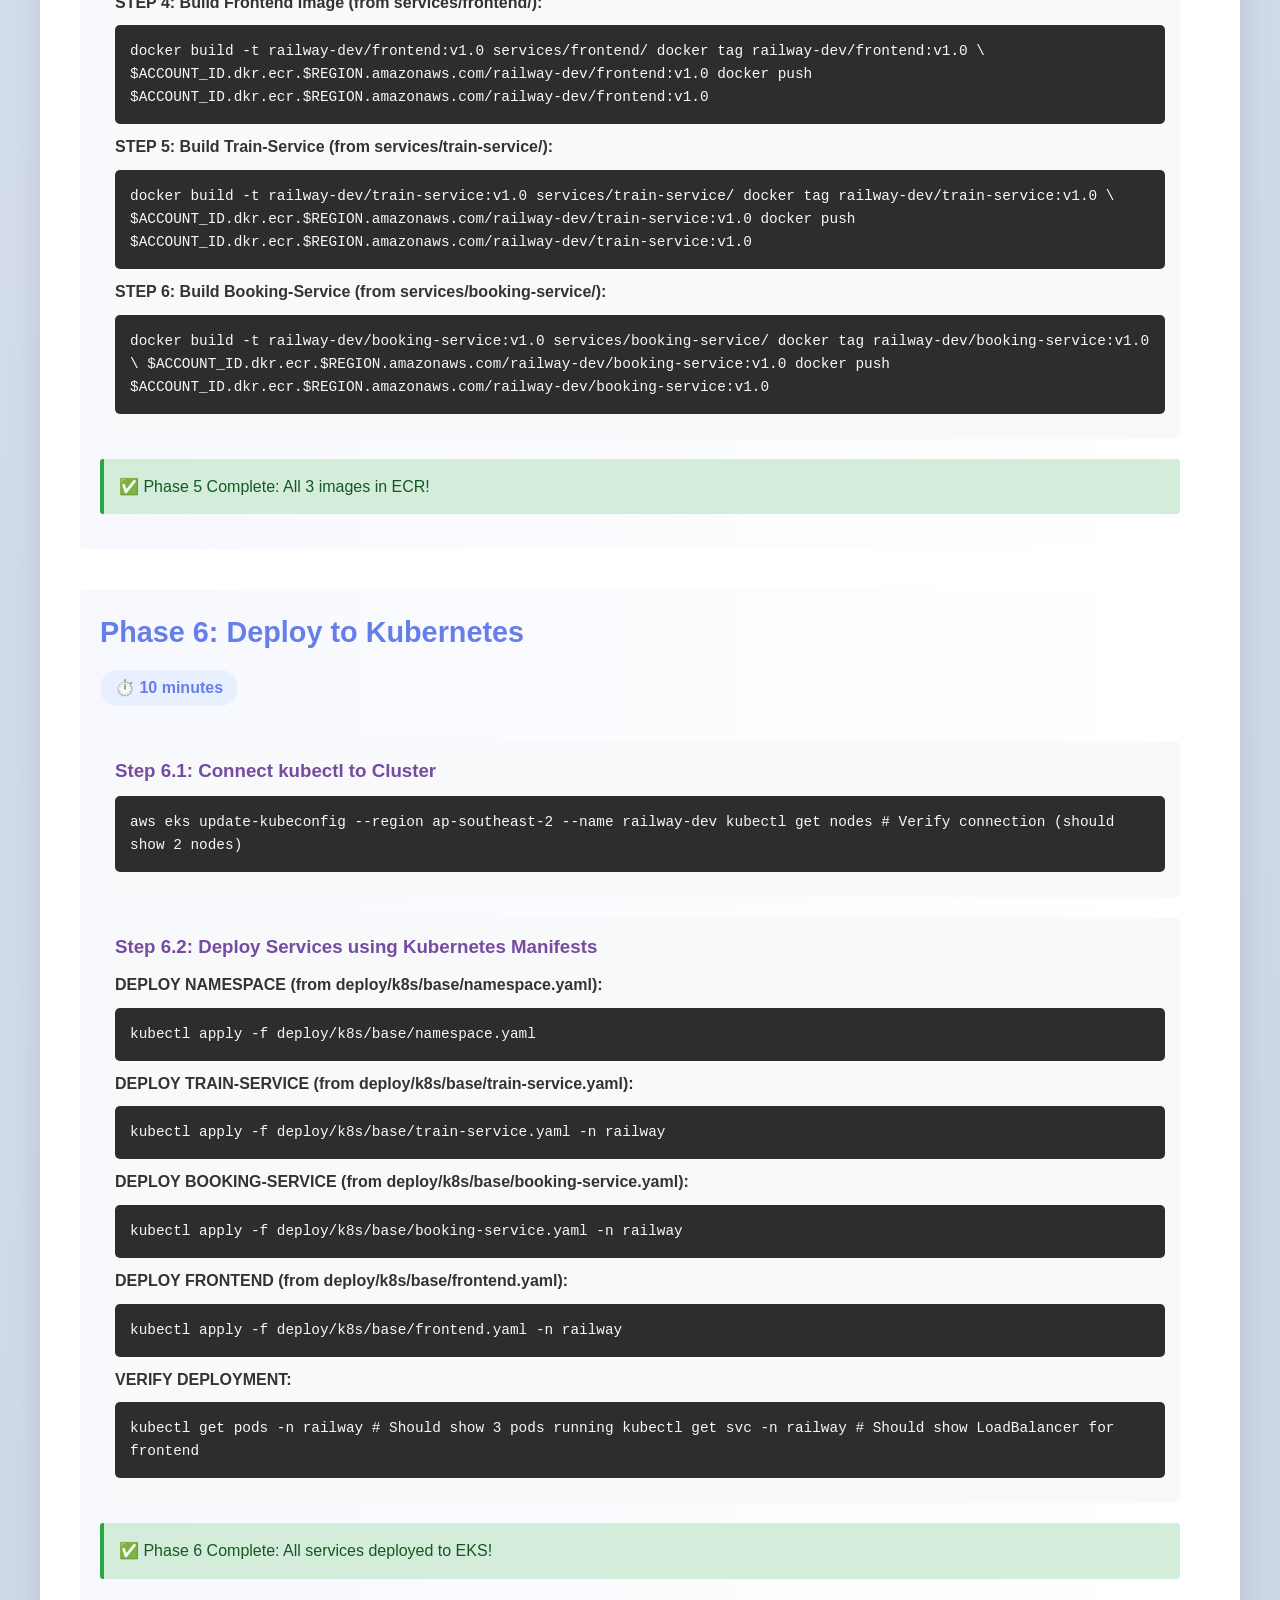
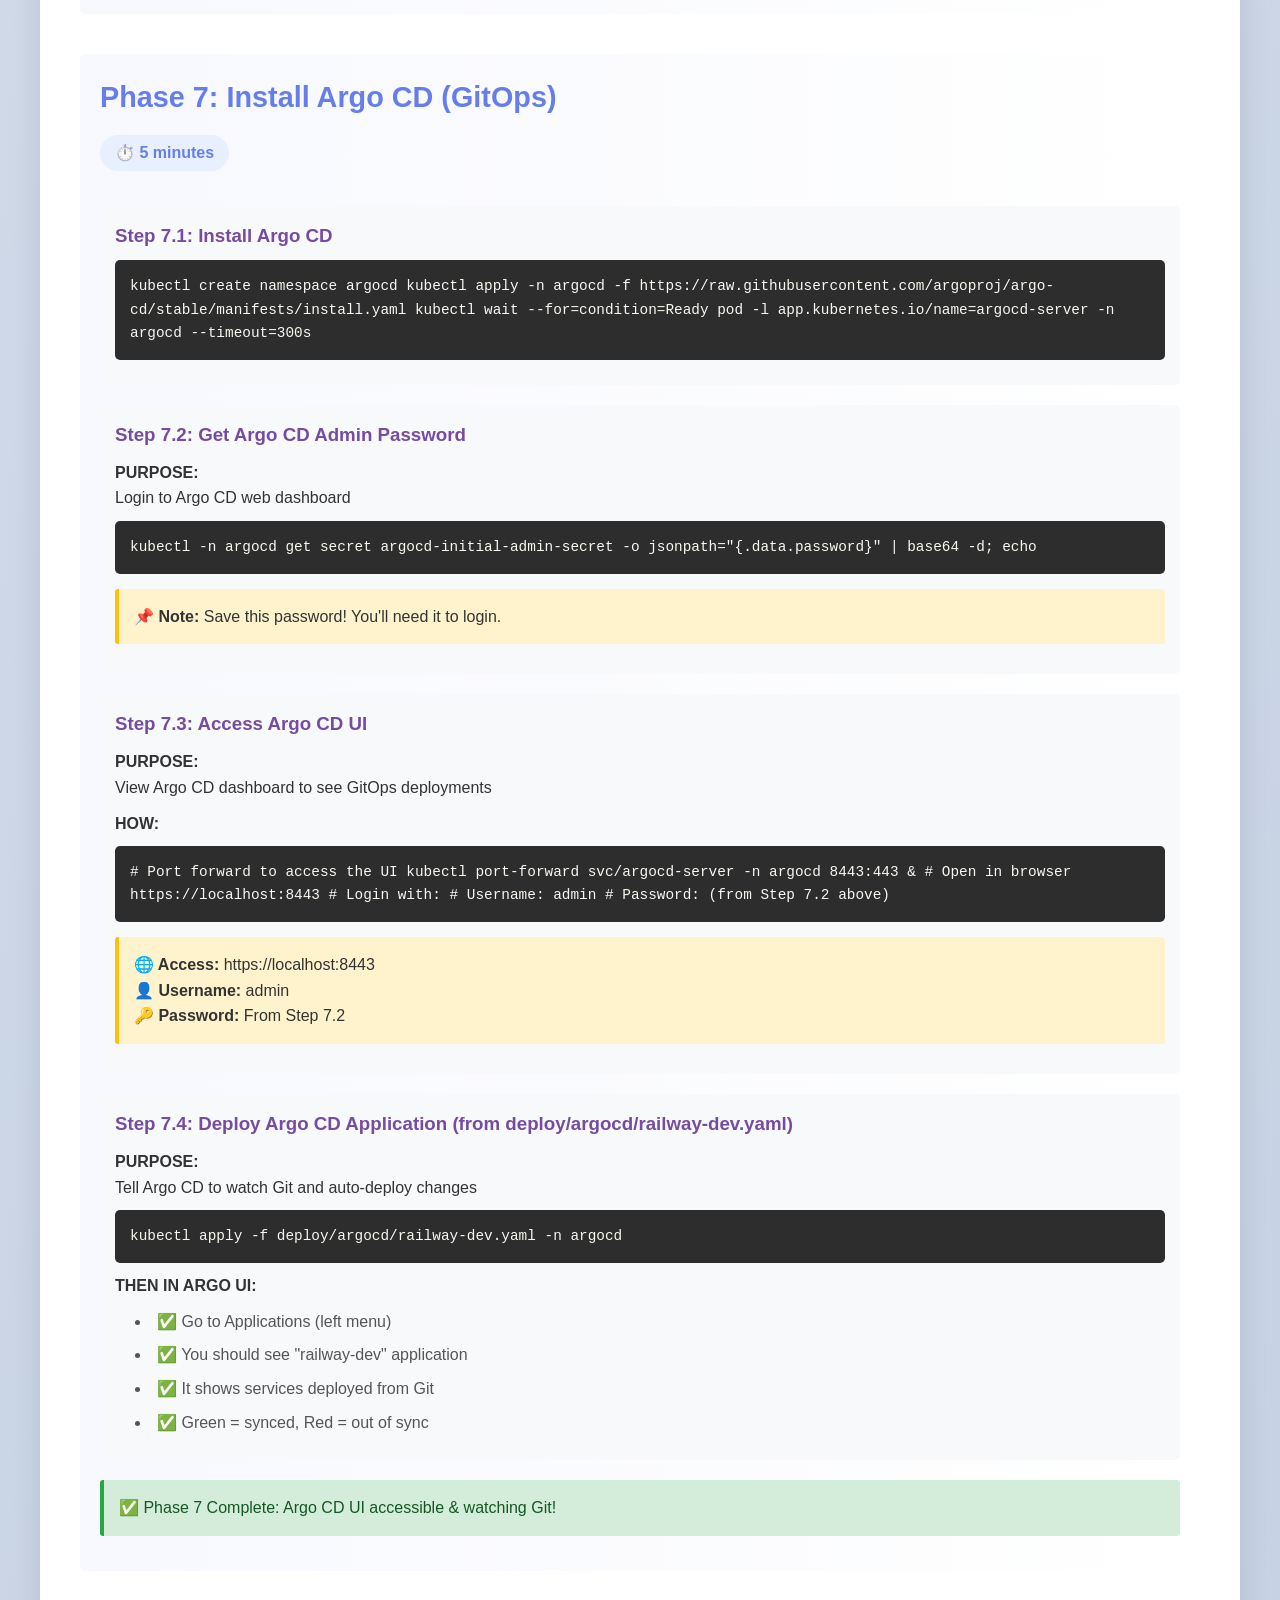
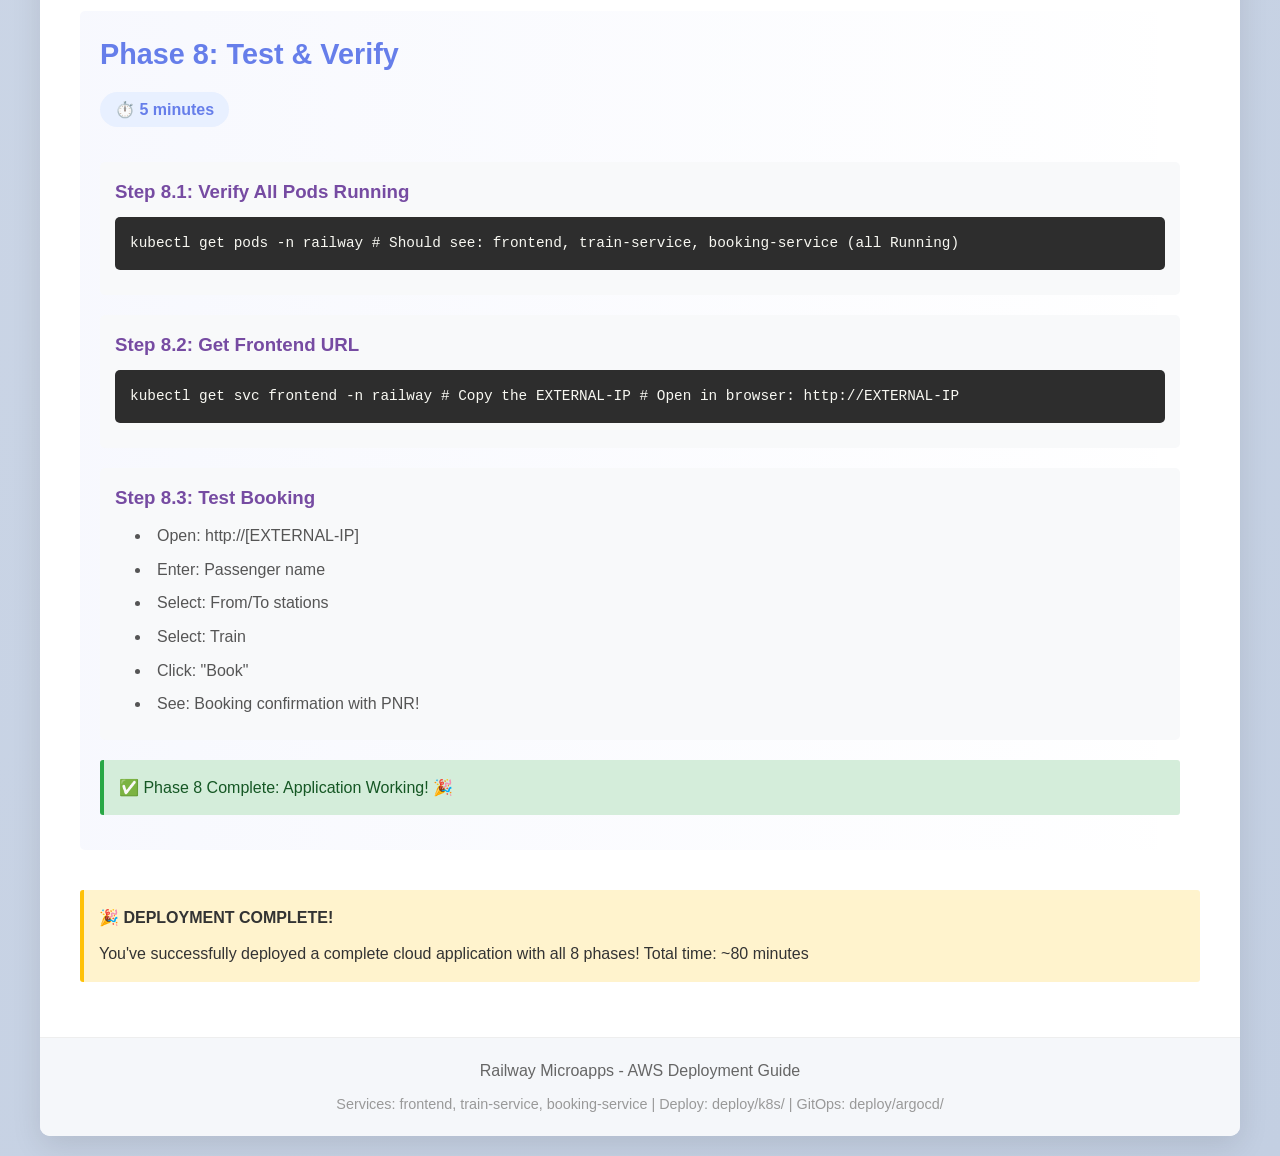
==== commit c75eafe5: "Phase 5: hardcode ECR account/region commands and use proper repo URIs Co-authored-by: Cursor <curso" ====
--- a/DEPLOYMENT-GUIDE.html
+++ b/DEPLOYMENT-GUIDE.html
@@ -698,38 +698,38 @@
                         
                         <div class="section-title">STEP 2: Get Account ID:</div>
                         <div class="command-block">
-ACCOUNT_ID=$(aws sts get-caller-identity --query Account --output text)
-echo $ACCOUNT_ID
+ACCOUNT_ID=480974848538
+REGION=ap-southeast-2
                         </div>
                         
                         <div class="section-title">STEP 3: Login to ECR:</div>
                         <div class="command-block">
-aws ecr get-login-password --region ap-south-1 | \
-docker login --username AWS --password-stdin $ACCOUNT_ID.dkr.ecr.ap-south-1.amazonaws.com
+aws ecr get-login-password --region $REGION | \
+docker login --username AWS --password-stdin $ACCOUNT_ID.dkr.ecr.$REGION.amazonaws.com
                         </div>
                         
                         <div class="section-title">STEP 4: Build Frontend Image (from services/frontend/):</div>
                         <div class="command-block">
 docker build -t railway-dev/frontend:v1.0 services/frontend/
 docker tag railway-dev/frontend:v1.0 \
-$ACCOUNT_ID.dkr.ecr.ap-south-1.amazonaws.com/railway-dev/frontend:v1.0
-docker push $ACCOUNT_ID.dkr.ecr.ap-south-1.amazonaws.com/railway-dev/frontend:v1.0
+$ACCOUNT_ID.dkr.ecr.$REGION.amazonaws.com/railway-dev/frontend:v1.0
+docker push $ACCOUNT_ID.dkr.ecr.$REGION.amazonaws.com/railway-dev/frontend:v1.0
                         </div>
                         
                         <div class="section-title">STEP 5: Build Train-Service (from services/train-service/):</div>
                         <div class="command-block">
 docker build -t railway-dev/train-service:v1.0 services/train-service/
 docker tag railway-dev/train-service:v1.0 \
-$ACCOUNT_ID.dkr.ecr.ap-south-1.amazonaws.com/railway-dev/train-service:v1.0
-docker push $ACCOUNT_ID.dkr.ecr.ap-south-1.amazonaws.com/railway-dev/train-service:v1.0
+$ACCOUNT_ID.dkr.ecr.$REGION.amazonaws.com/railway-dev/train-service:v1.0
+docker push $ACCOUNT_ID.dkr.ecr.$REGION.amazonaws.com/railway-dev/train-service:v1.0
                         </div>
                         
                         <div class="section-title">STEP 6: Build Booking-Service (from services/booking-service/):</div>
                         <div class="command-block">
 docker build -t railway-dev/booking-service:v1.0 services/booking-service/
 docker tag railway-dev/booking-service:v1.0 \
-$ACCOUNT_ID.dkr.ecr.ap-south-1.amazonaws.com/railway-dev/booking-service:v1.0
-docker push $ACCOUNT_ID.dkr.ecr.ap-south-1.amazonaws.com/railway-dev/booking-service:v1.0
+$ACCOUNT_ID.dkr.ecr.$REGION.amazonaws.com/railway-dev/booking-service:v1.0
+docker push $ACCOUNT_ID.dkr.ecr.$REGION.amazonaws.com/railway-dev/booking-service:v1.0
                         </div>
                     </div>
                 </div>
@@ -747,7 +747,7 @@
                 <div class="step">
                     <h3>Step 6.1: Connect kubectl to Cluster</h3>
                     <div class="command-block">
-aws eks update-kubeconfig --region ap-south-1 --name railway-dev
+aws eks update-kubeconfig --region ap-southeast-2 --name railway-dev
 kubectl get nodes  # Verify connection (should show 2 nodes)
                     </div>
                 </div>
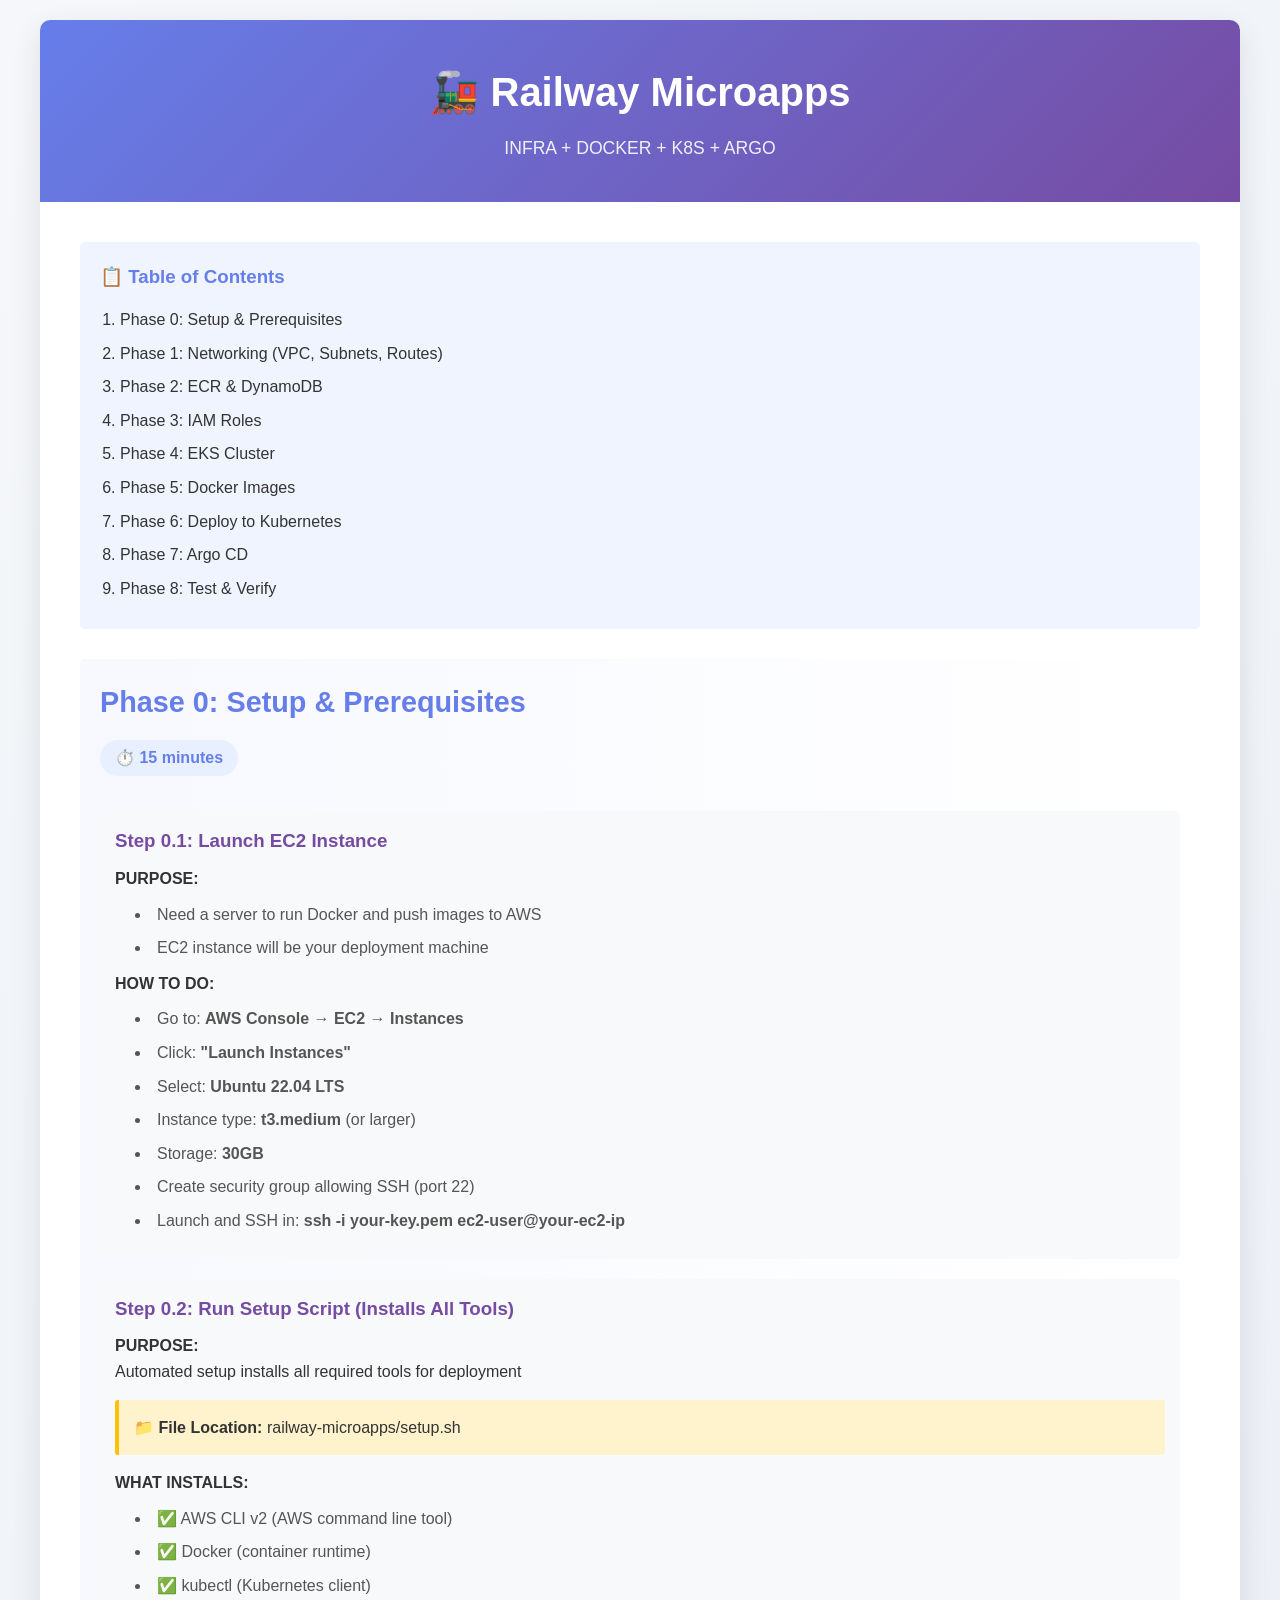
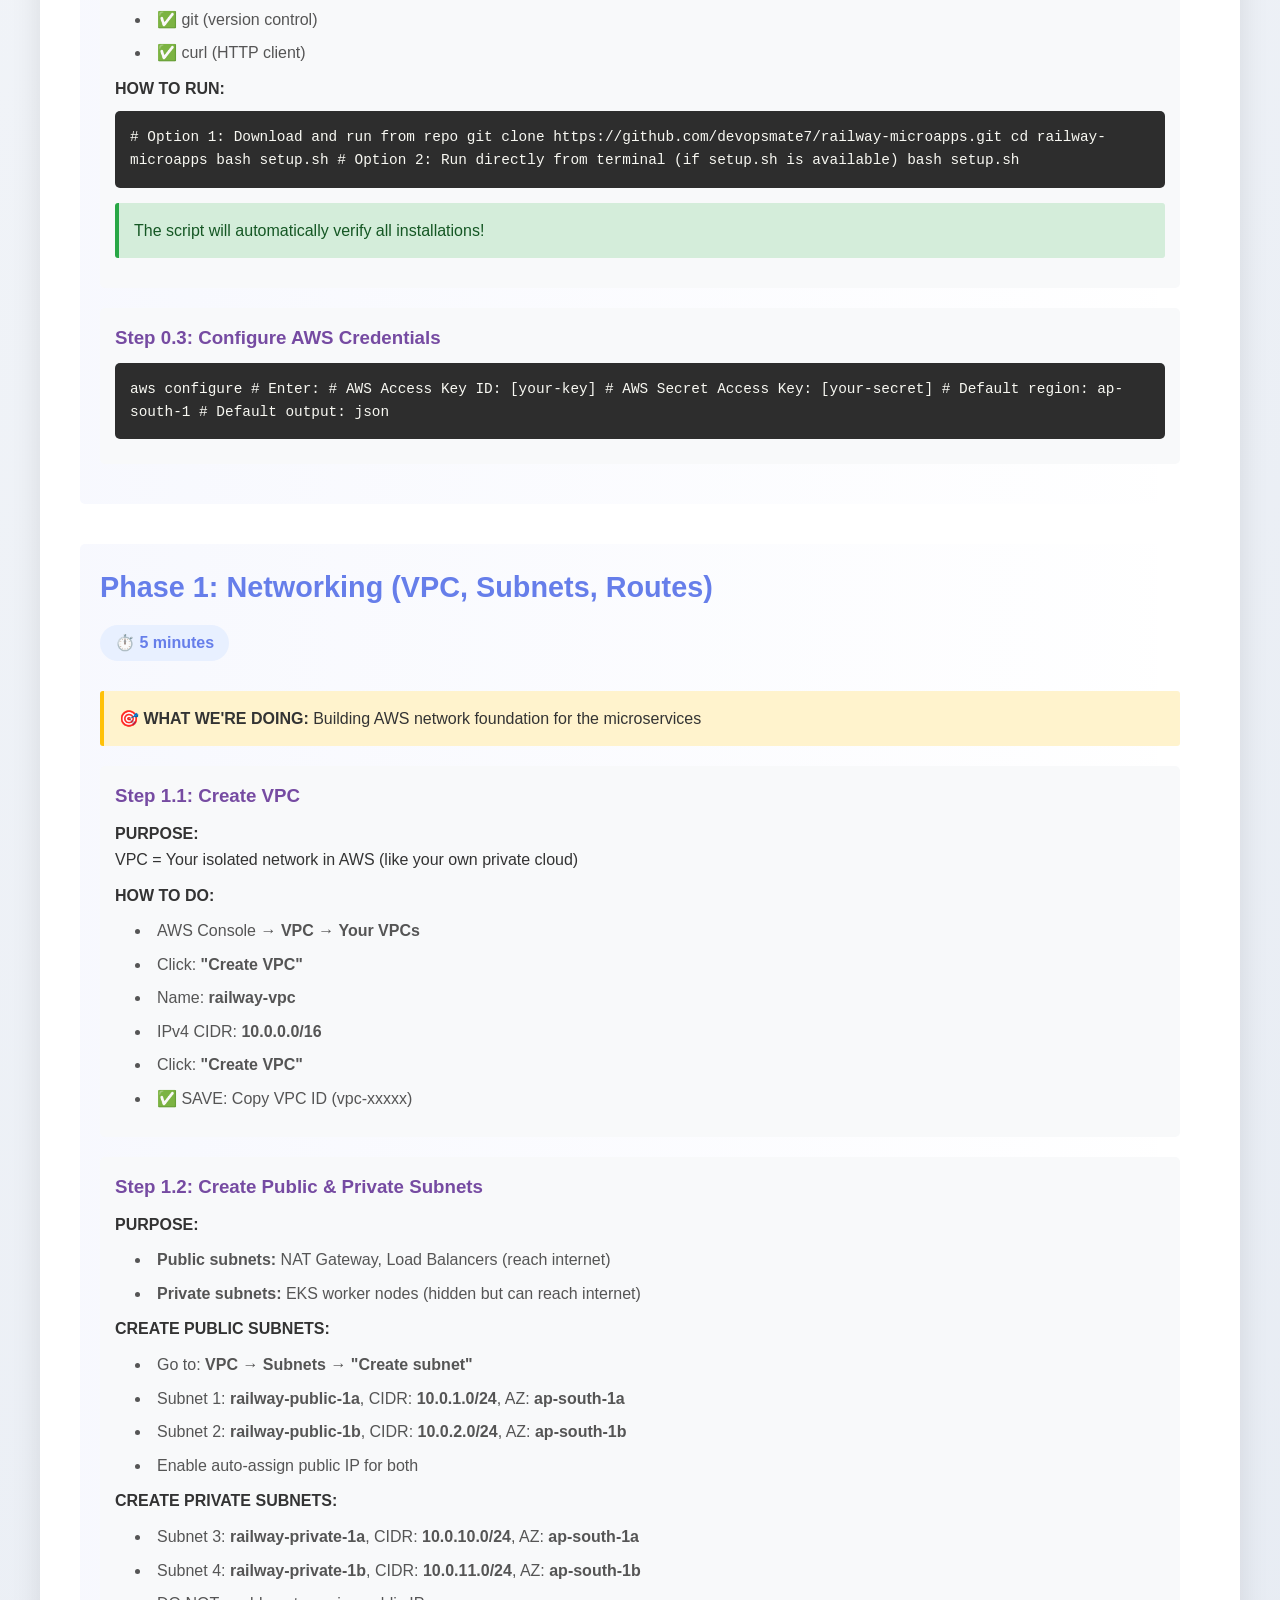
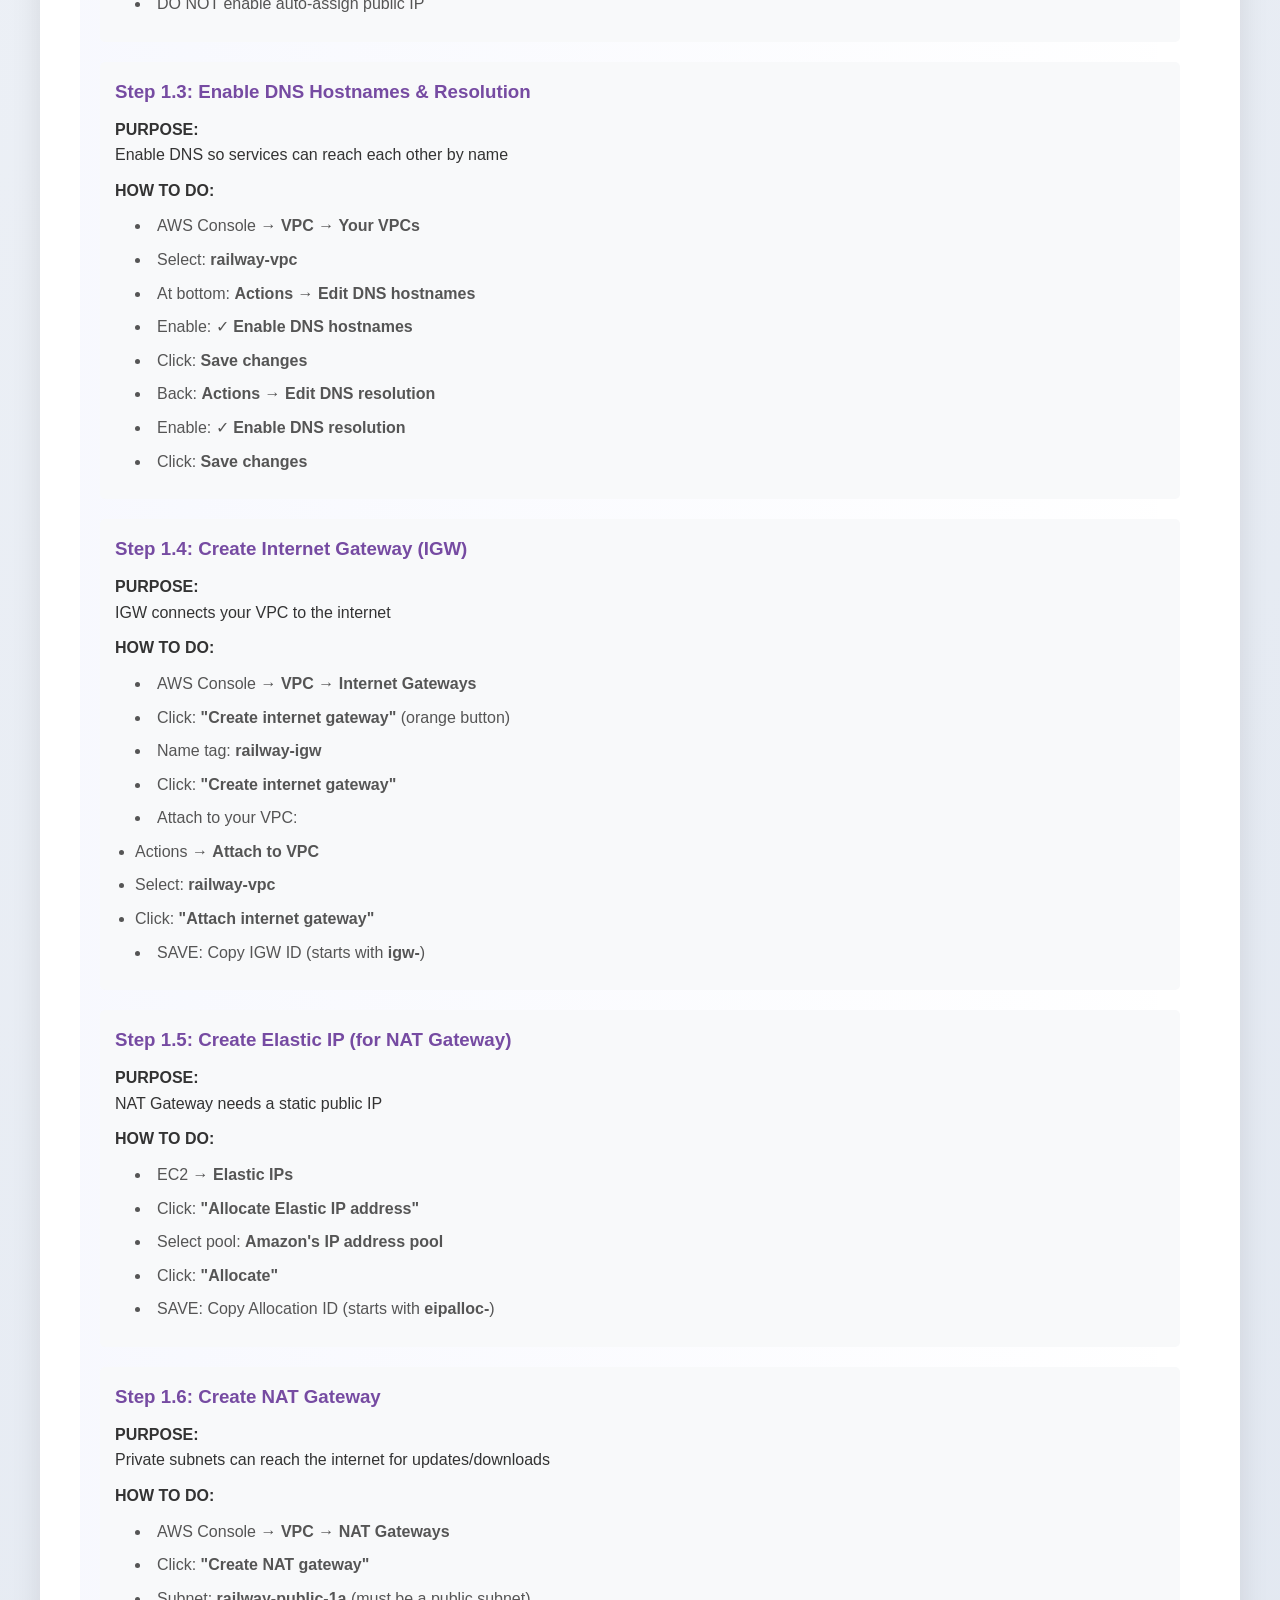
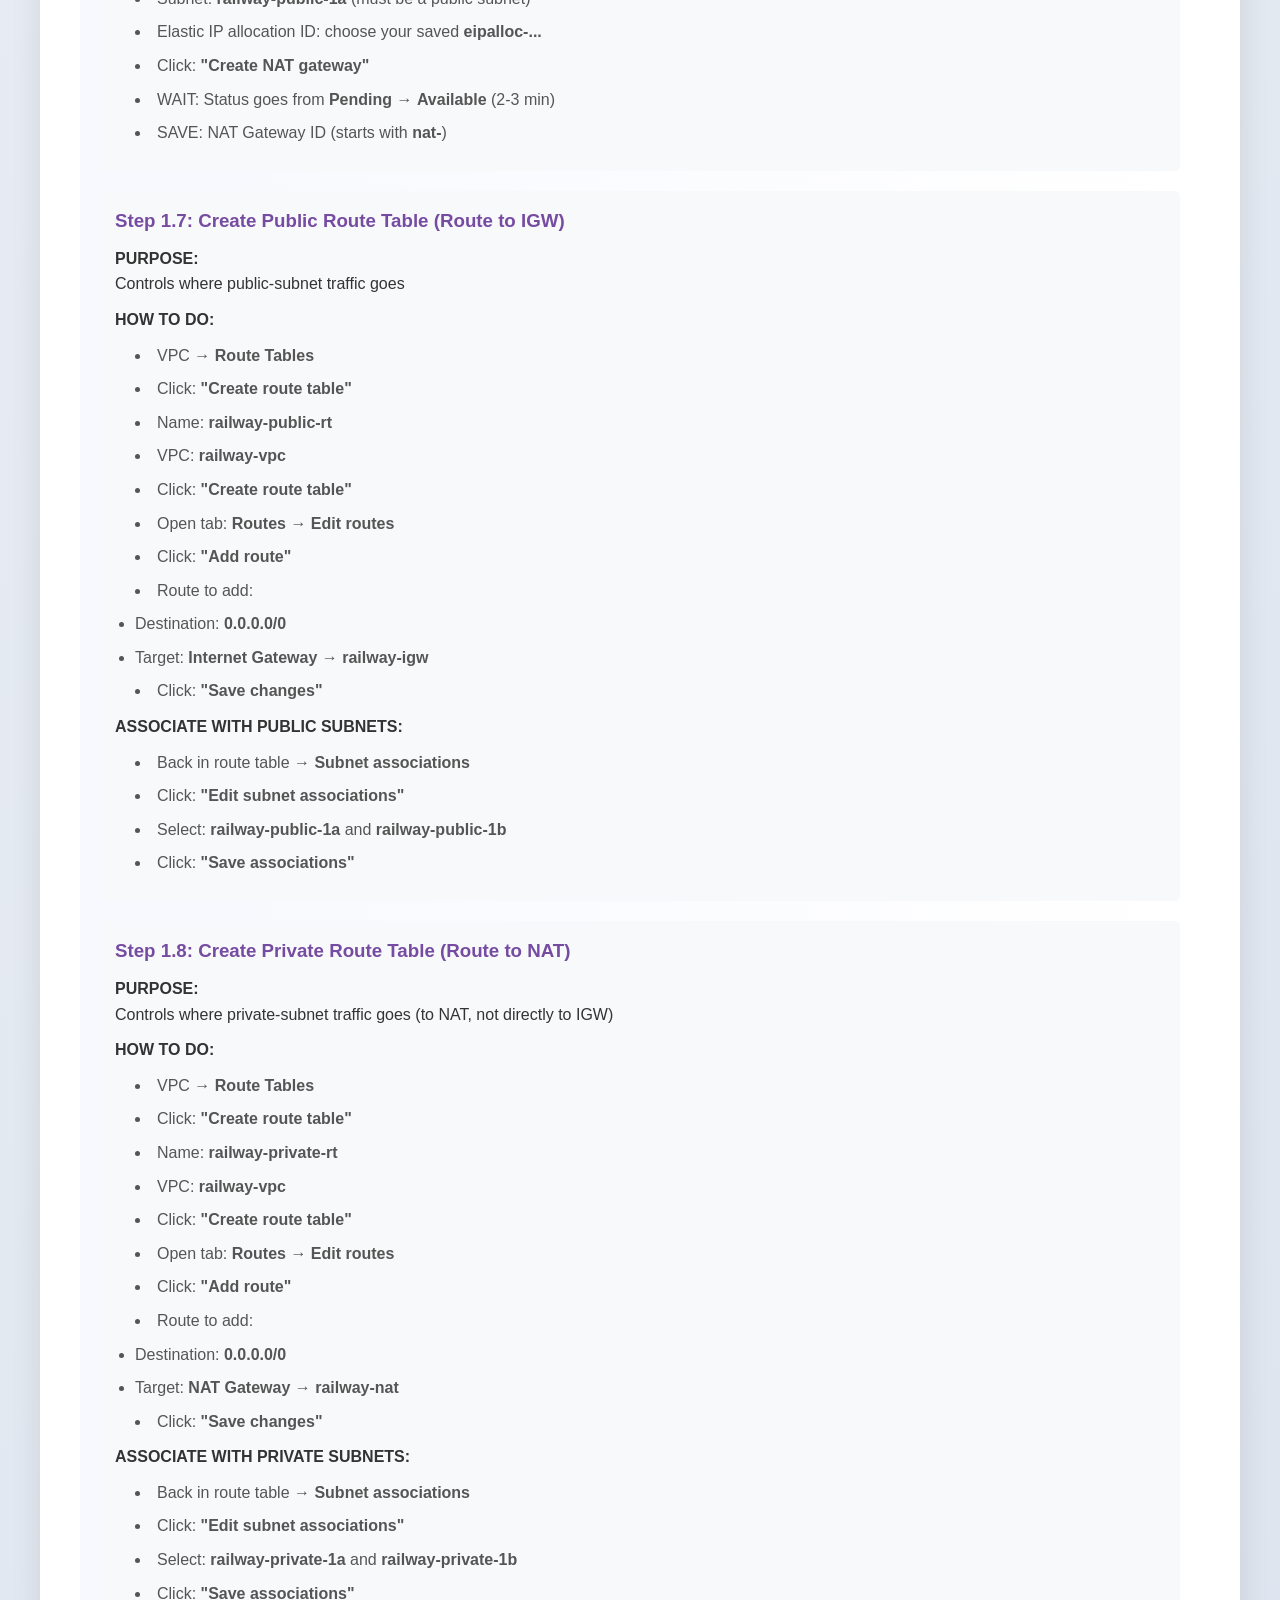
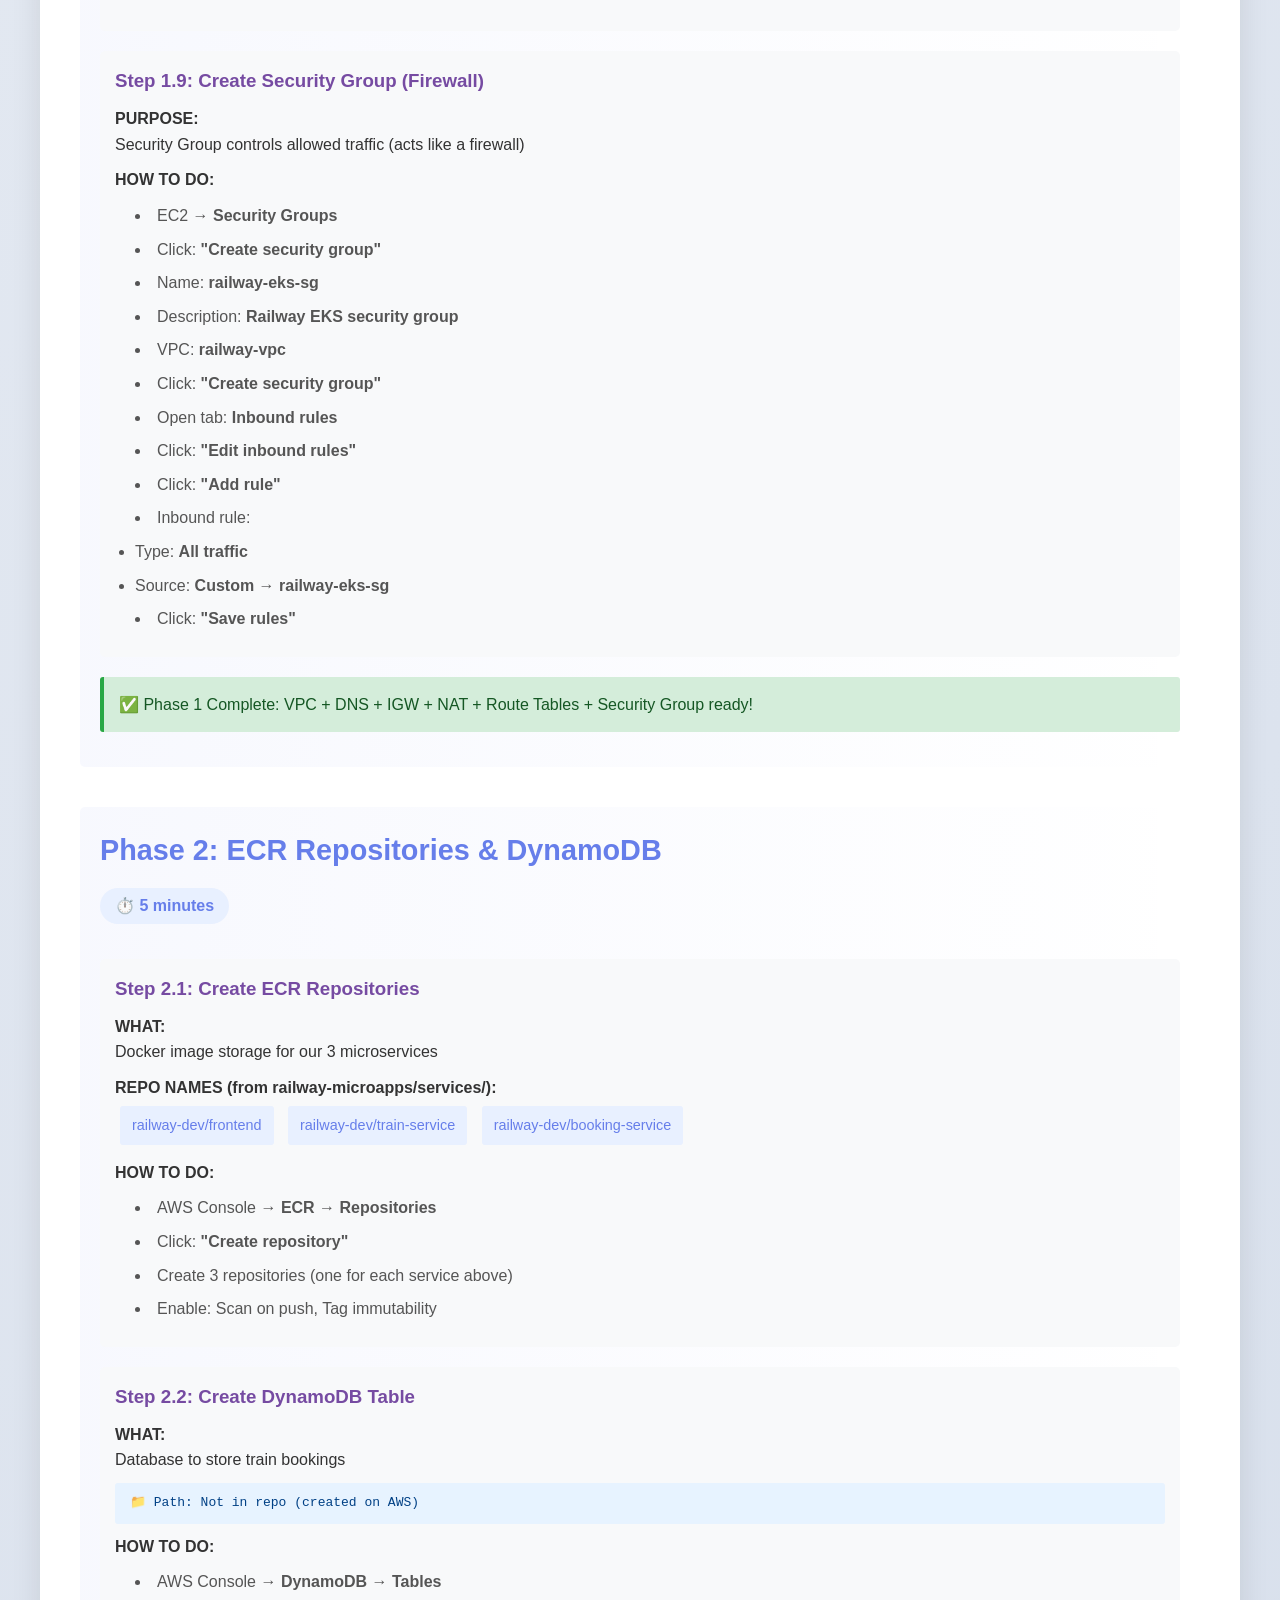
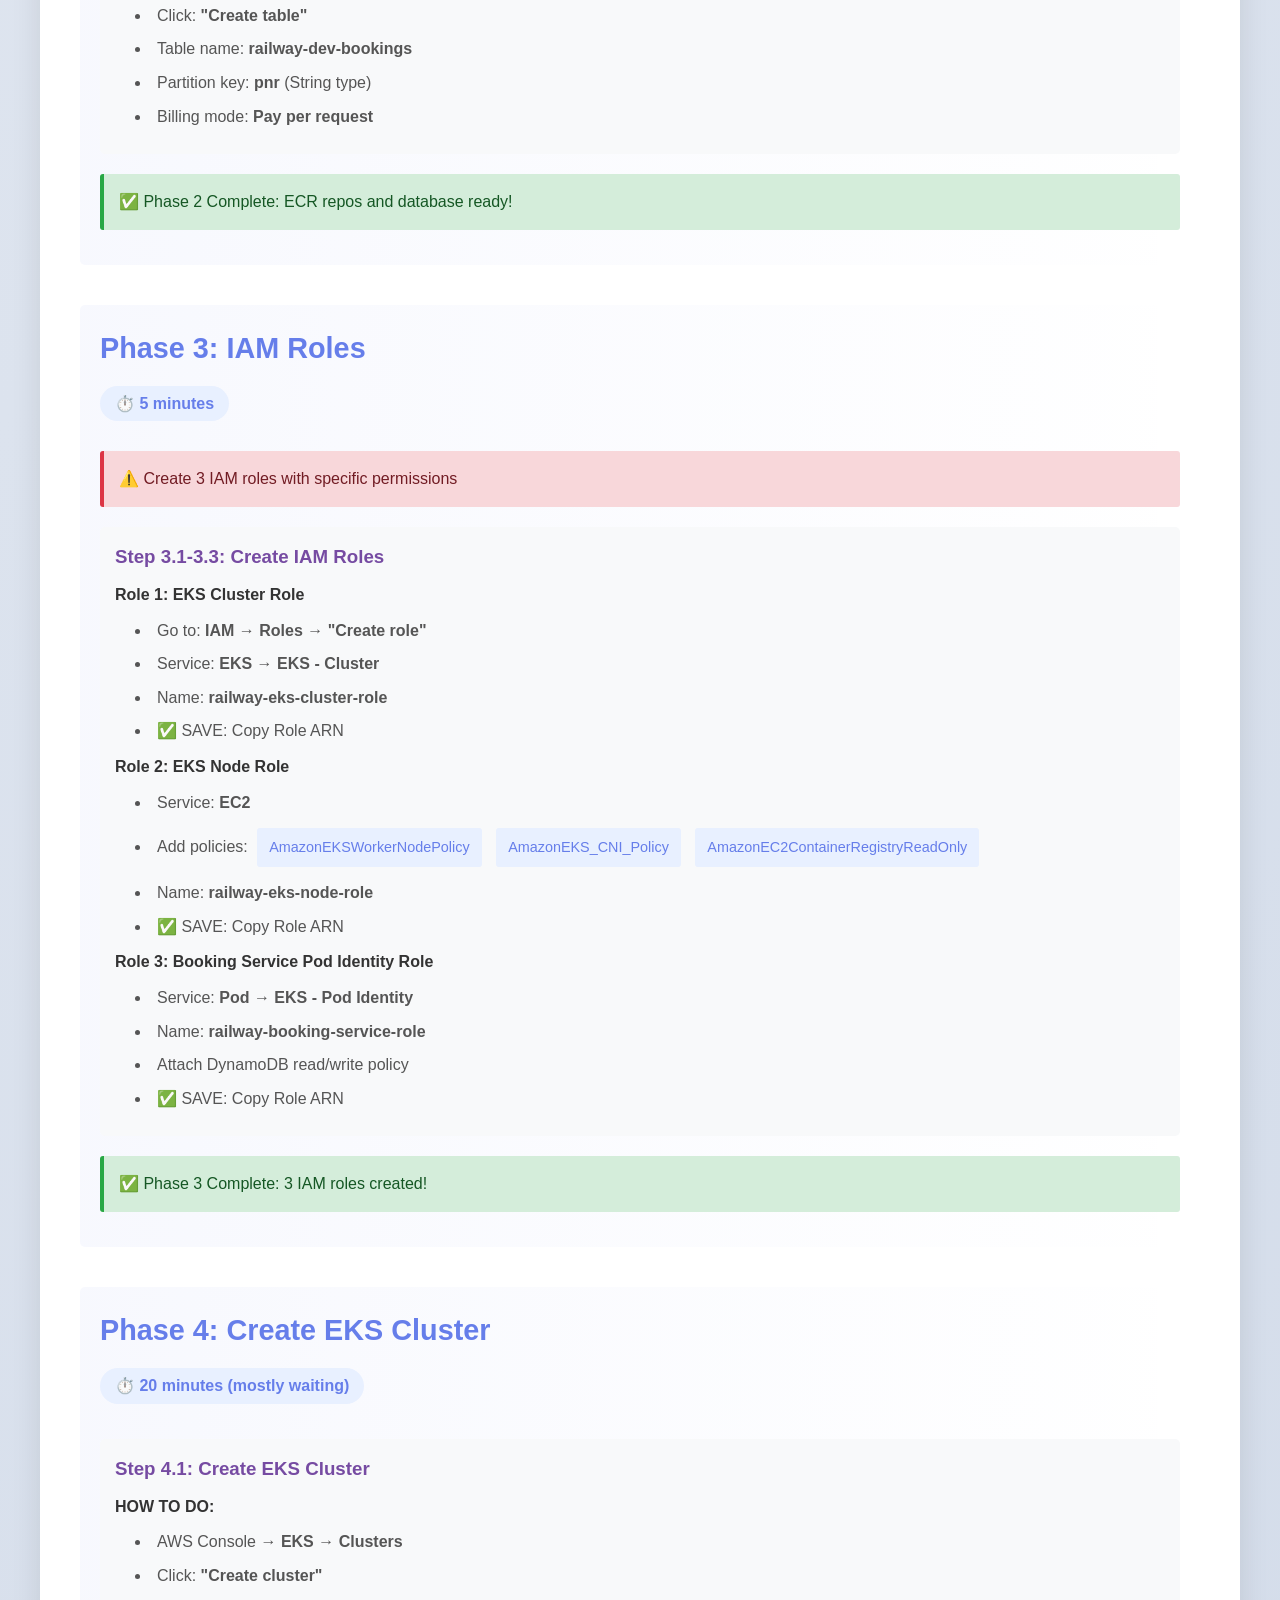
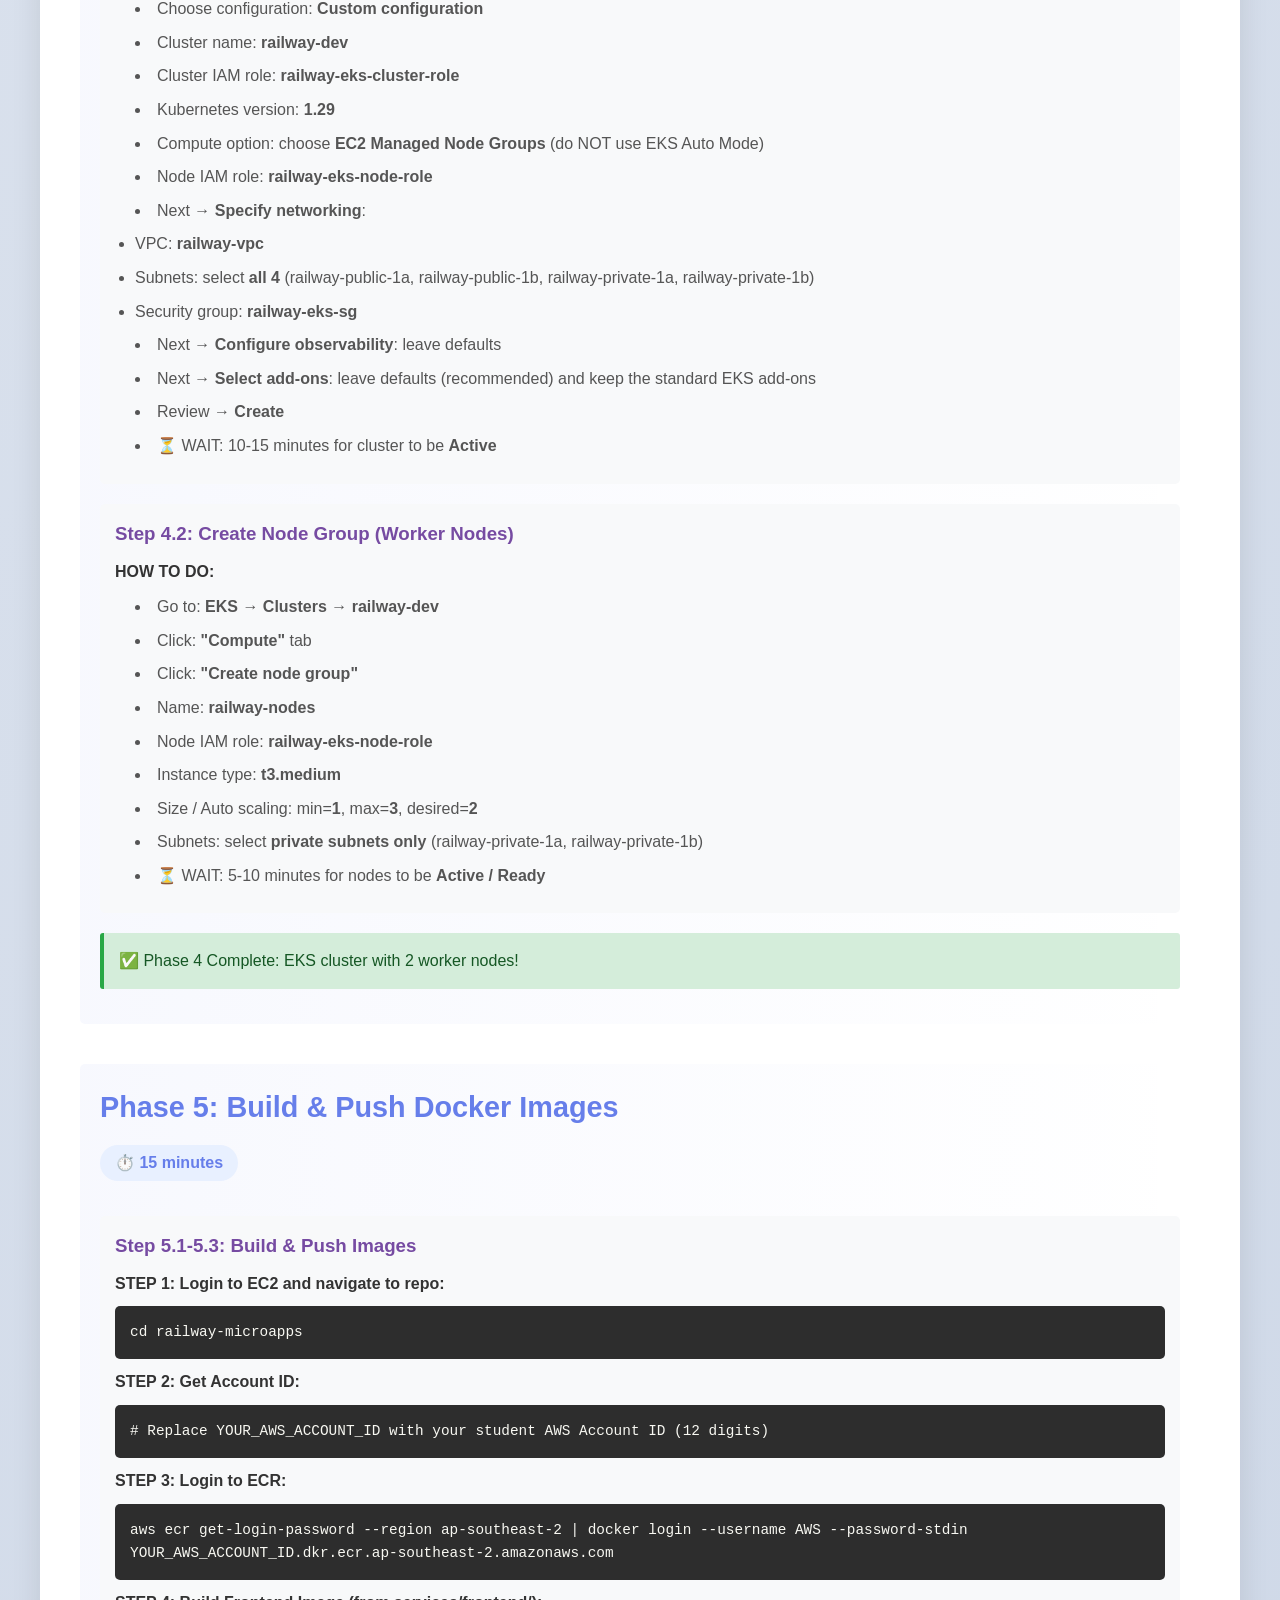
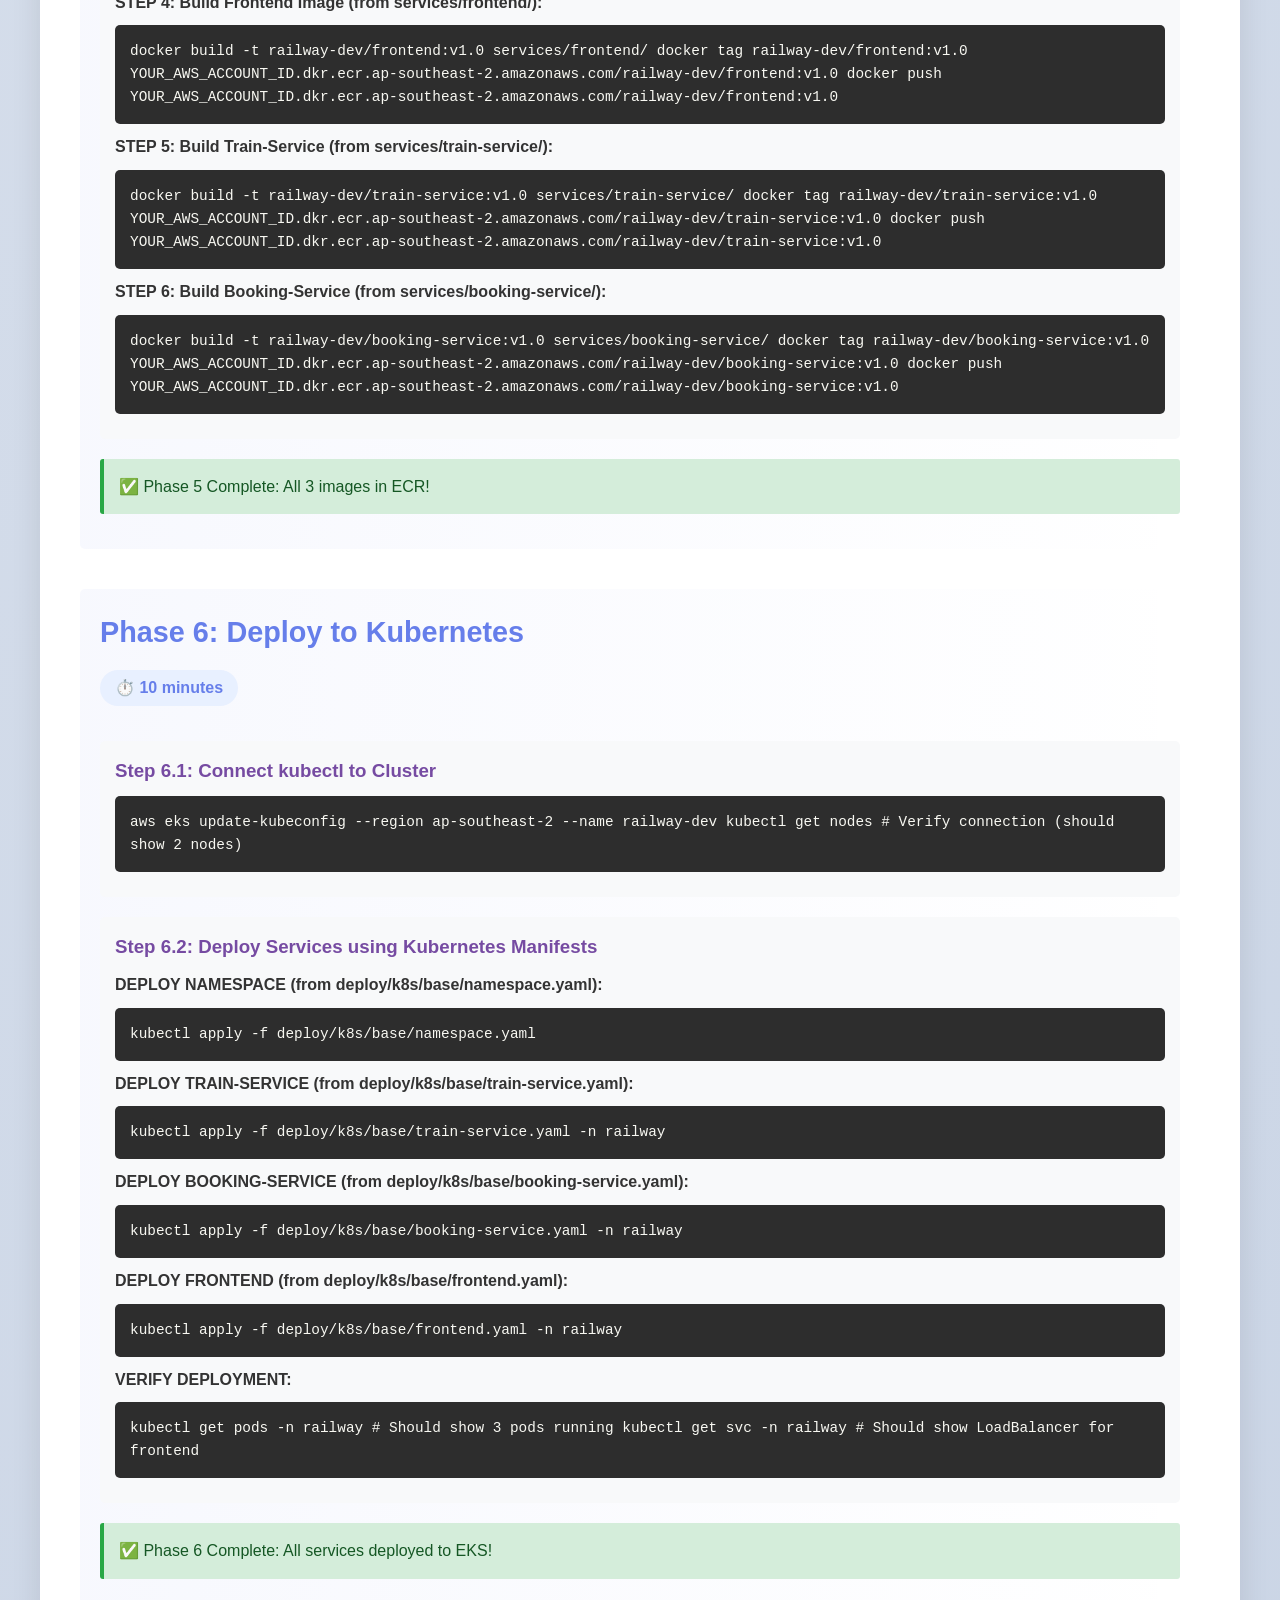
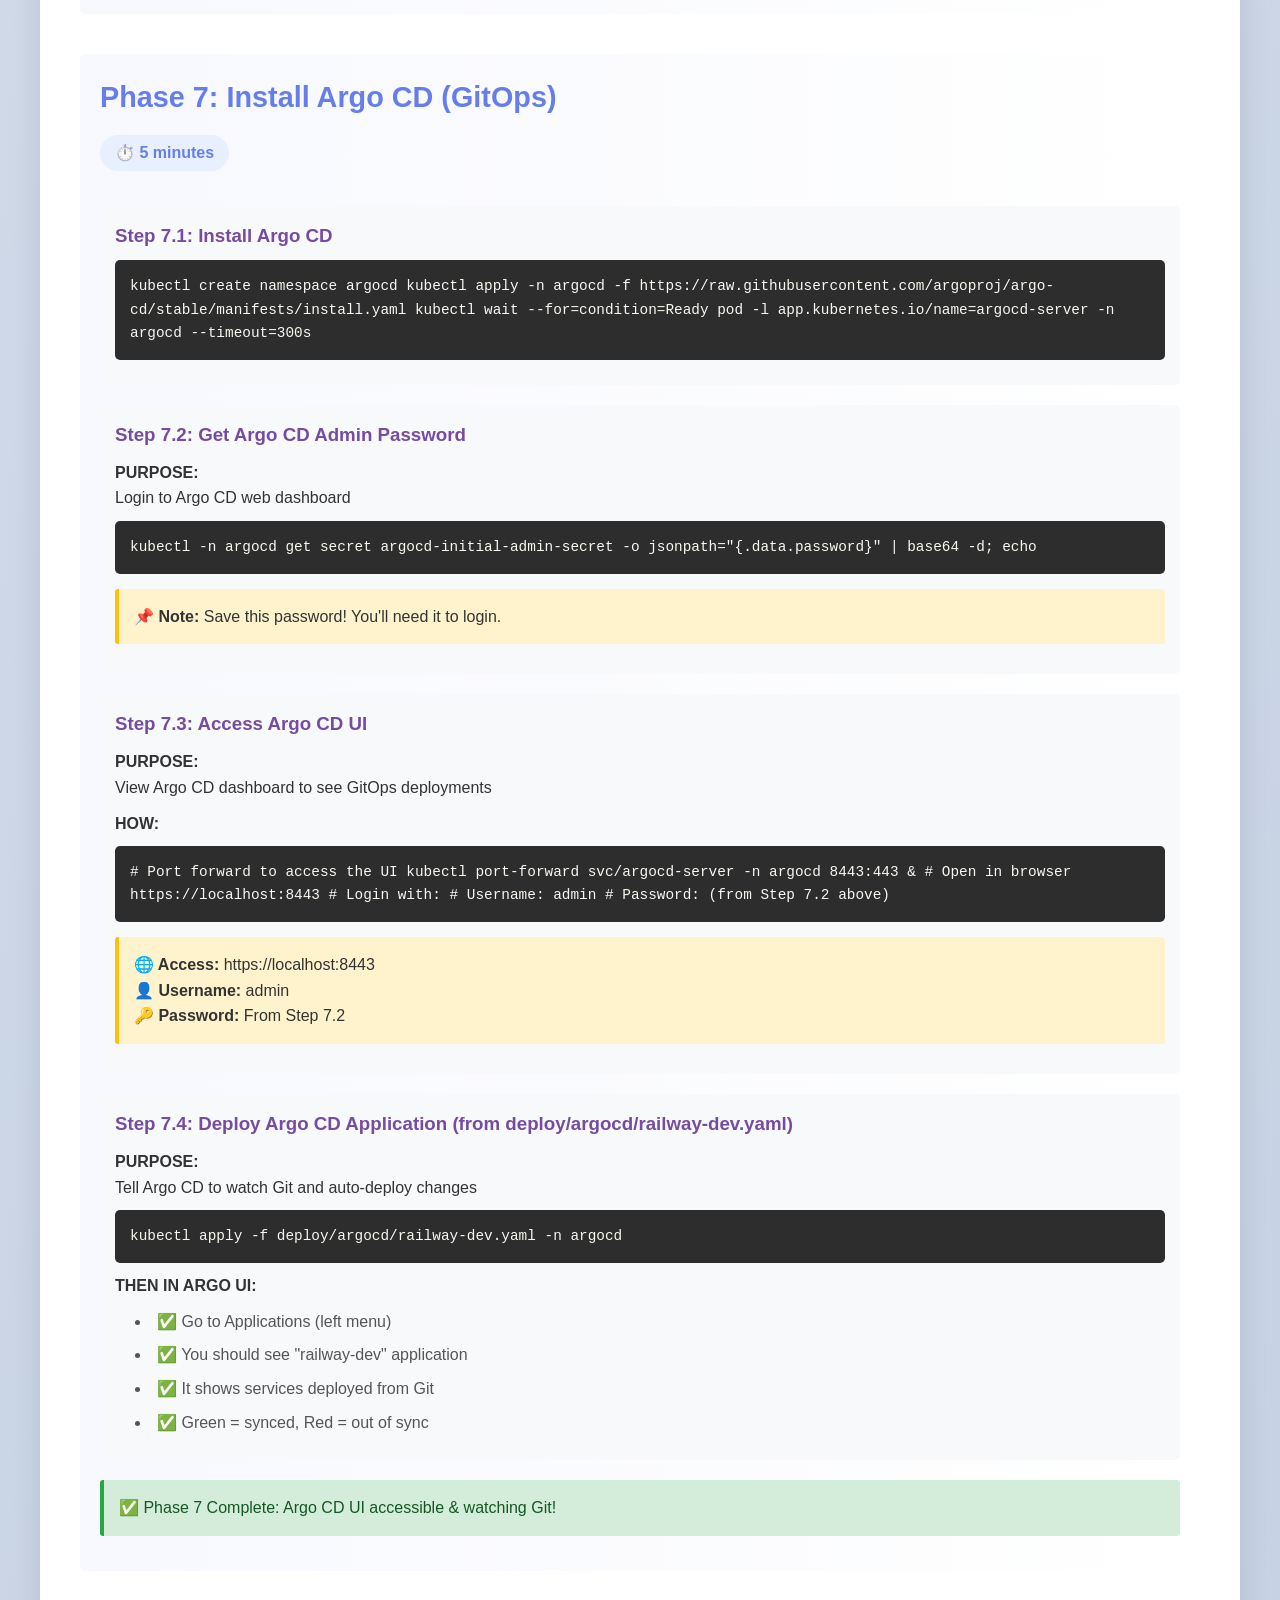
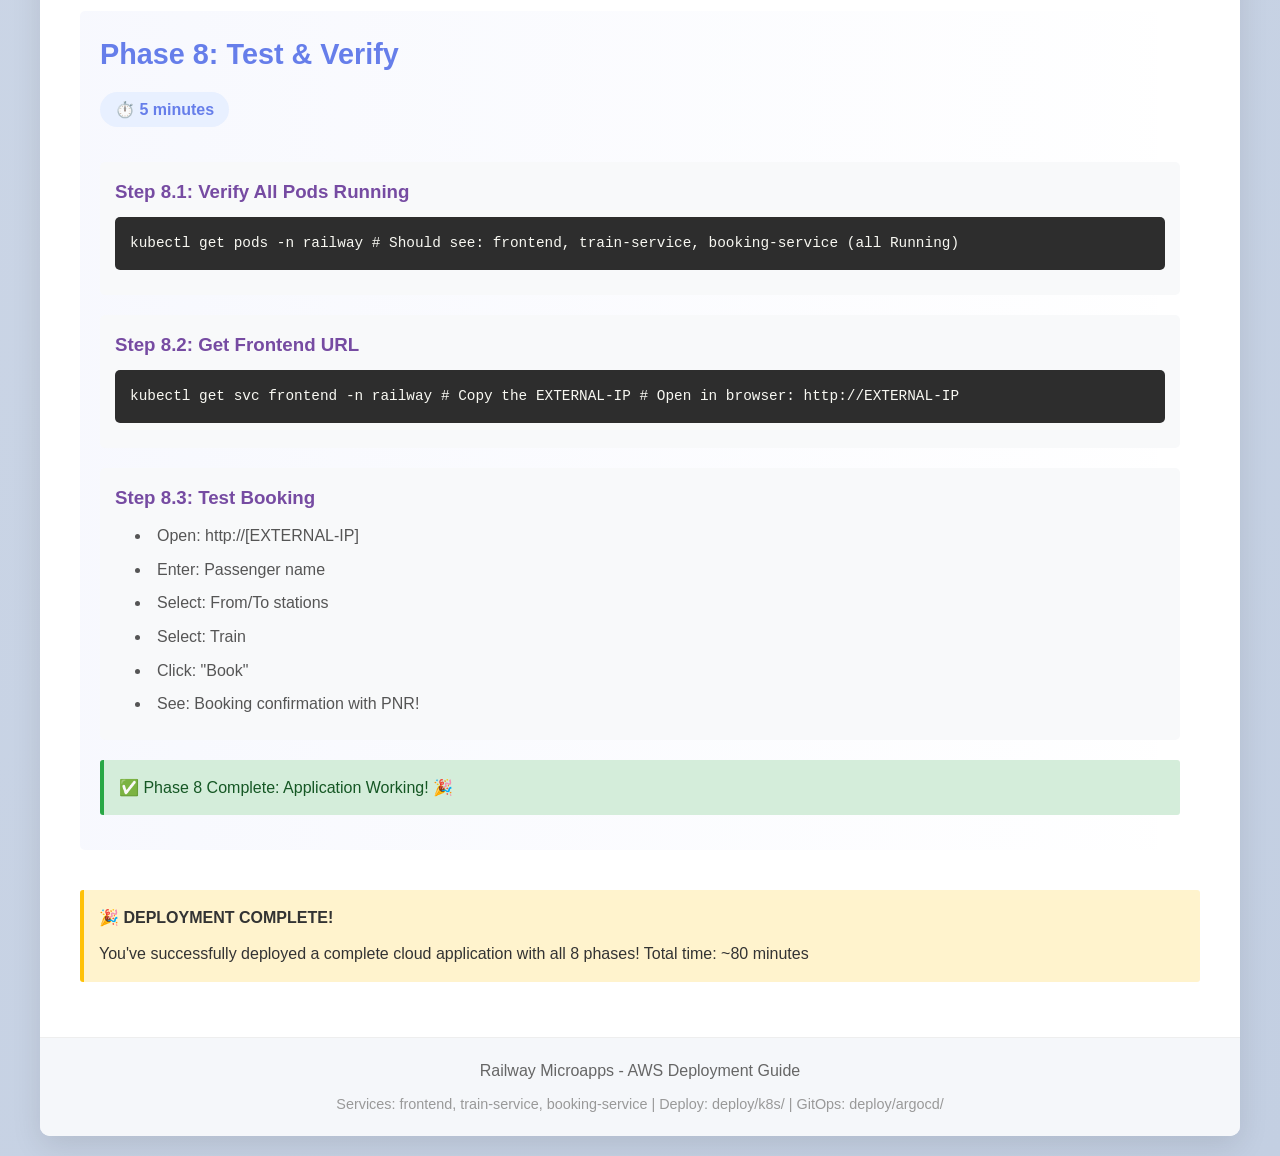
==== commit a15b4f1b: "Phase 5: use YOUR_AWS_ACCOUNT_ID placeholder in ECR docker commands Co-authored-by: Cursor <cursorag" ====
--- a/DEPLOYMENT-GUIDE.html
+++ b/DEPLOYMENT-GUIDE.html
@@ -698,38 +698,33 @@
                         
                         <div class="section-title">STEP 2: Get Account ID:</div>
                         <div class="command-block">
-ACCOUNT_ID=480974848538
-REGION=ap-southeast-2
+# Replace YOUR_AWS_ACCOUNT_ID with your student AWS Account ID (12 digits)
                         </div>
                         
                         <div class="section-title">STEP 3: Login to ECR:</div>
                         <div class="command-block">
-aws ecr get-login-password --region $REGION | \
-docker login --username AWS --password-stdin $ACCOUNT_ID.dkr.ecr.$REGION.amazonaws.com
+aws ecr get-login-password --region ap-southeast-2 | docker login --username AWS --password-stdin YOUR_AWS_ACCOUNT_ID.dkr.ecr.ap-southeast-2.amazonaws.com
                         </div>
                         
                         <div class="section-title">STEP 4: Build Frontend Image (from services/frontend/):</div>
                         <div class="command-block">
 docker build -t railway-dev/frontend:v1.0 services/frontend/
-docker tag railway-dev/frontend:v1.0 \
-$ACCOUNT_ID.dkr.ecr.$REGION.amazonaws.com/railway-dev/frontend:v1.0
-docker push $ACCOUNT_ID.dkr.ecr.$REGION.amazonaws.com/railway-dev/frontend:v1.0
+docker tag railway-dev/frontend:v1.0 YOUR_AWS_ACCOUNT_ID.dkr.ecr.ap-southeast-2.amazonaws.com/railway-dev/frontend:v1.0
+docker push YOUR_AWS_ACCOUNT_ID.dkr.ecr.ap-southeast-2.amazonaws.com/railway-dev/frontend:v1.0
                         </div>
                         
                         <div class="section-title">STEP 5: Build Train-Service (from services/train-service/):</div>
                         <div class="command-block">
 docker build -t railway-dev/train-service:v1.0 services/train-service/
-docker tag railway-dev/train-service:v1.0 \
-$ACCOUNT_ID.dkr.ecr.$REGION.amazonaws.com/railway-dev/train-service:v1.0
-docker push $ACCOUNT_ID.dkr.ecr.$REGION.amazonaws.com/railway-dev/train-service:v1.0
+docker tag railway-dev/train-service:v1.0 YOUR_AWS_ACCOUNT_ID.dkr.ecr.ap-southeast-2.amazonaws.com/railway-dev/train-service:v1.0
+docker push YOUR_AWS_ACCOUNT_ID.dkr.ecr.ap-southeast-2.amazonaws.com/railway-dev/train-service:v1.0
                         </div>
                         
                         <div class="section-title">STEP 6: Build Booking-Service (from services/booking-service/):</div>
                         <div class="command-block">
 docker build -t railway-dev/booking-service:v1.0 services/booking-service/
-docker tag railway-dev/booking-service:v1.0 \
-$ACCOUNT_ID.dkr.ecr.$REGION.amazonaws.com/railway-dev/booking-service:v1.0
-docker push $ACCOUNT_ID.dkr.ecr.$REGION.amazonaws.com/railway-dev/booking-service:v1.0
+docker tag railway-dev/booking-service:v1.0 YOUR_AWS_ACCOUNT_ID.dkr.ecr.ap-southeast-2.amazonaws.com/railway-dev/booking-service:v1.0
+docker push YOUR_AWS_ACCOUNT_ID.dkr.ecr.ap-southeast-2.amazonaws.com/railway-dev/booking-service:v1.0
                         </div>
                     </div>
                 </div>
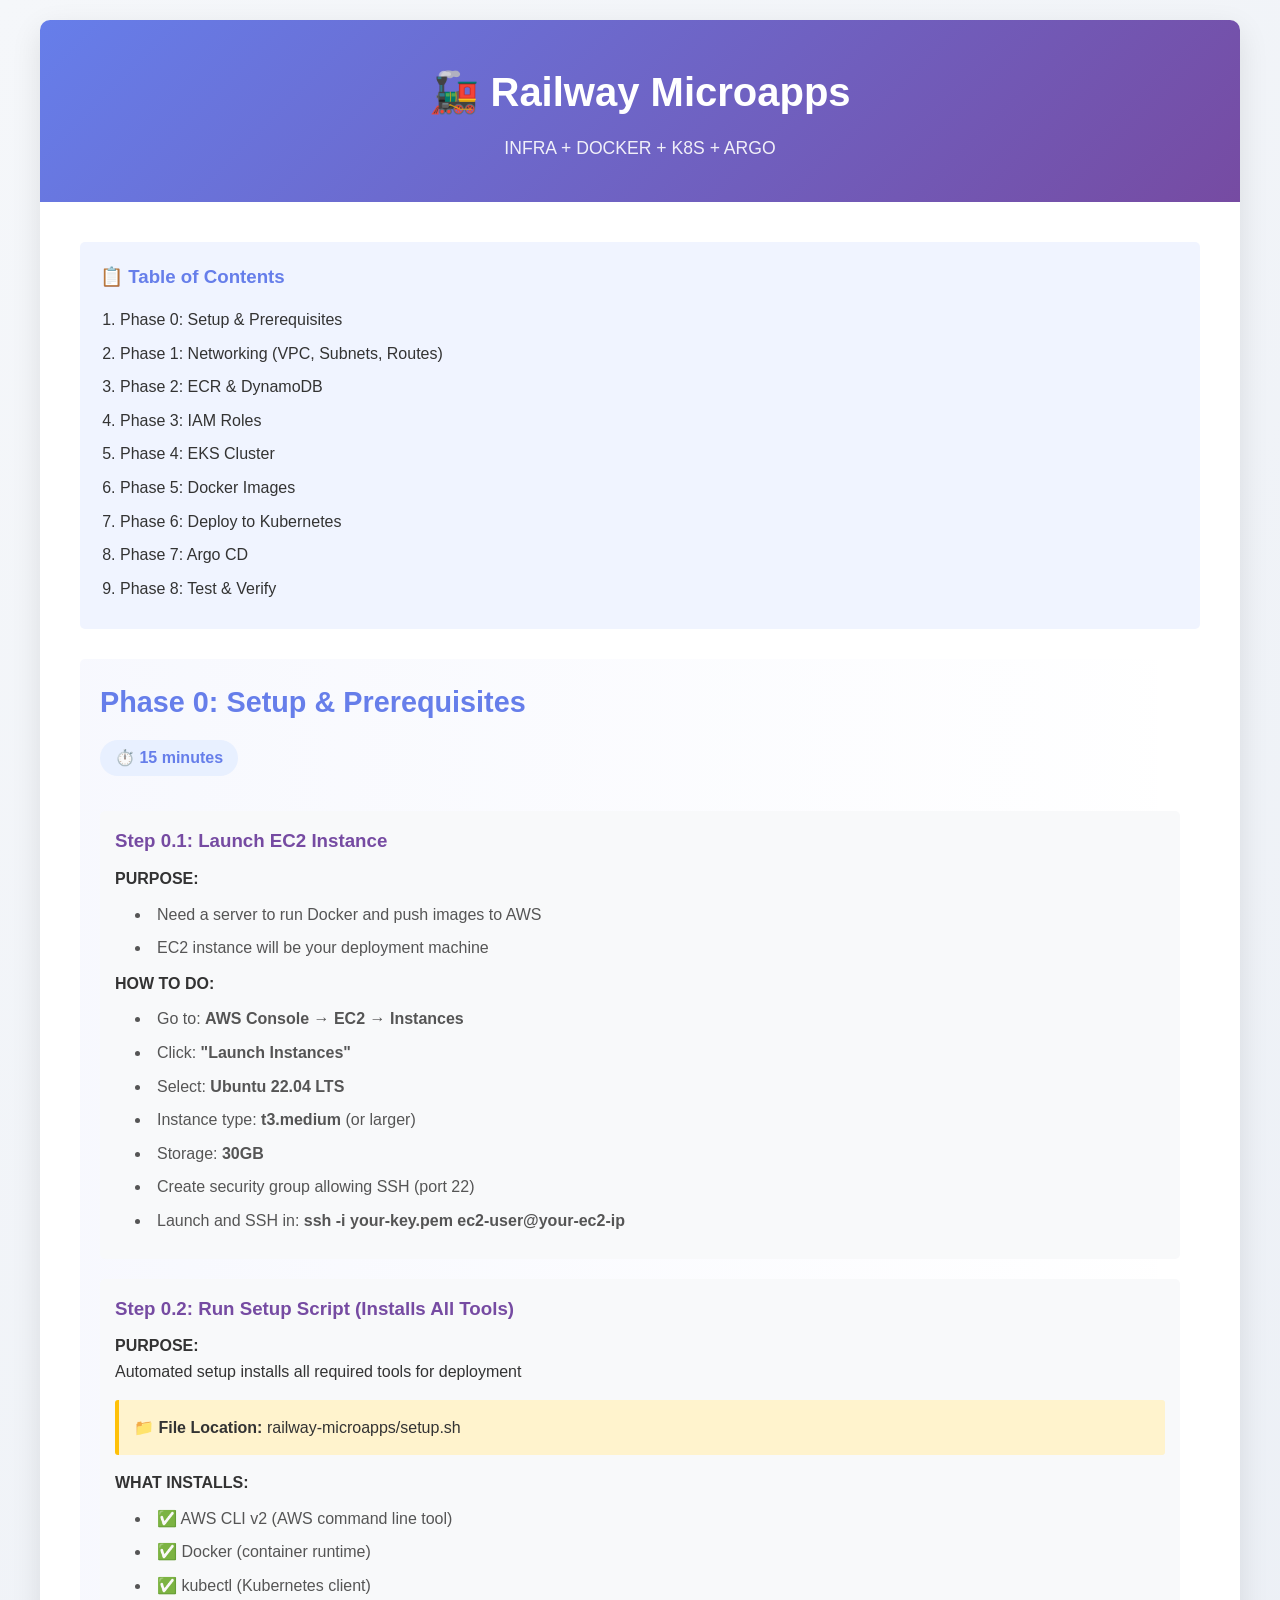
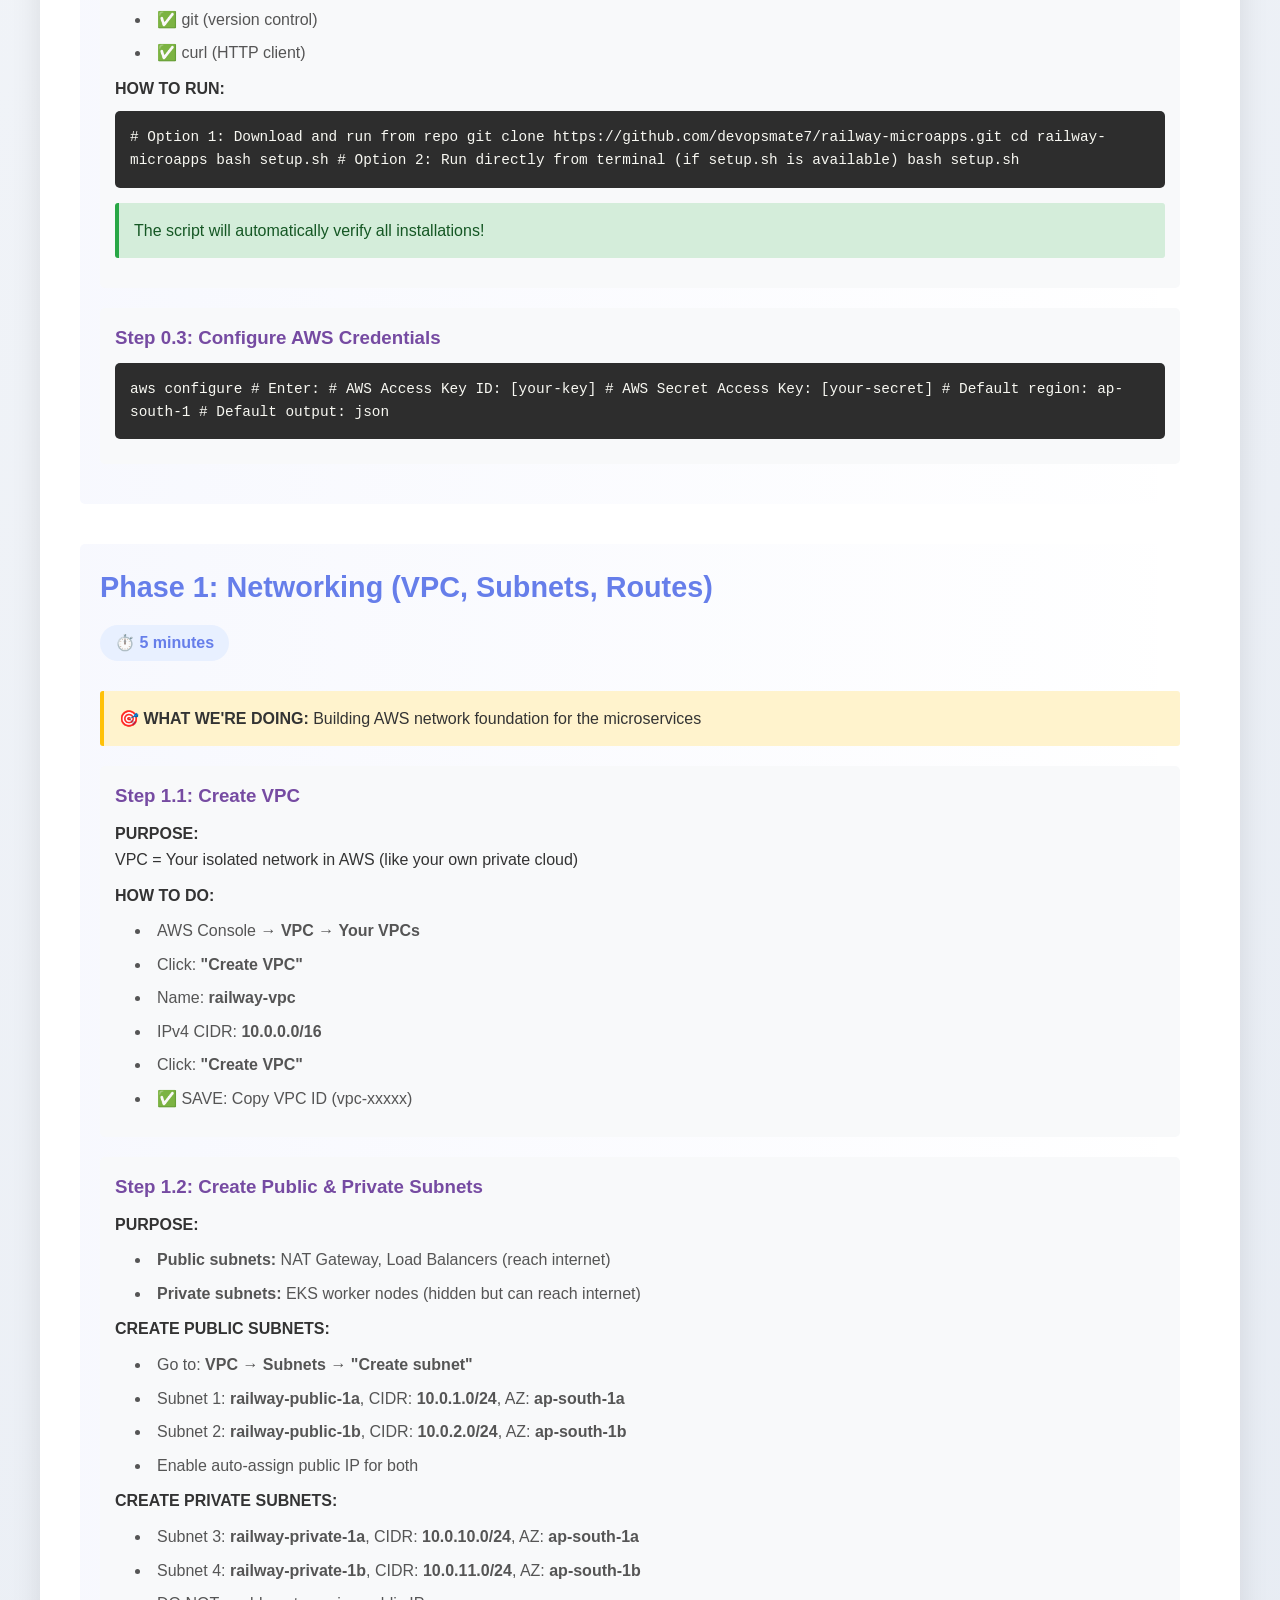
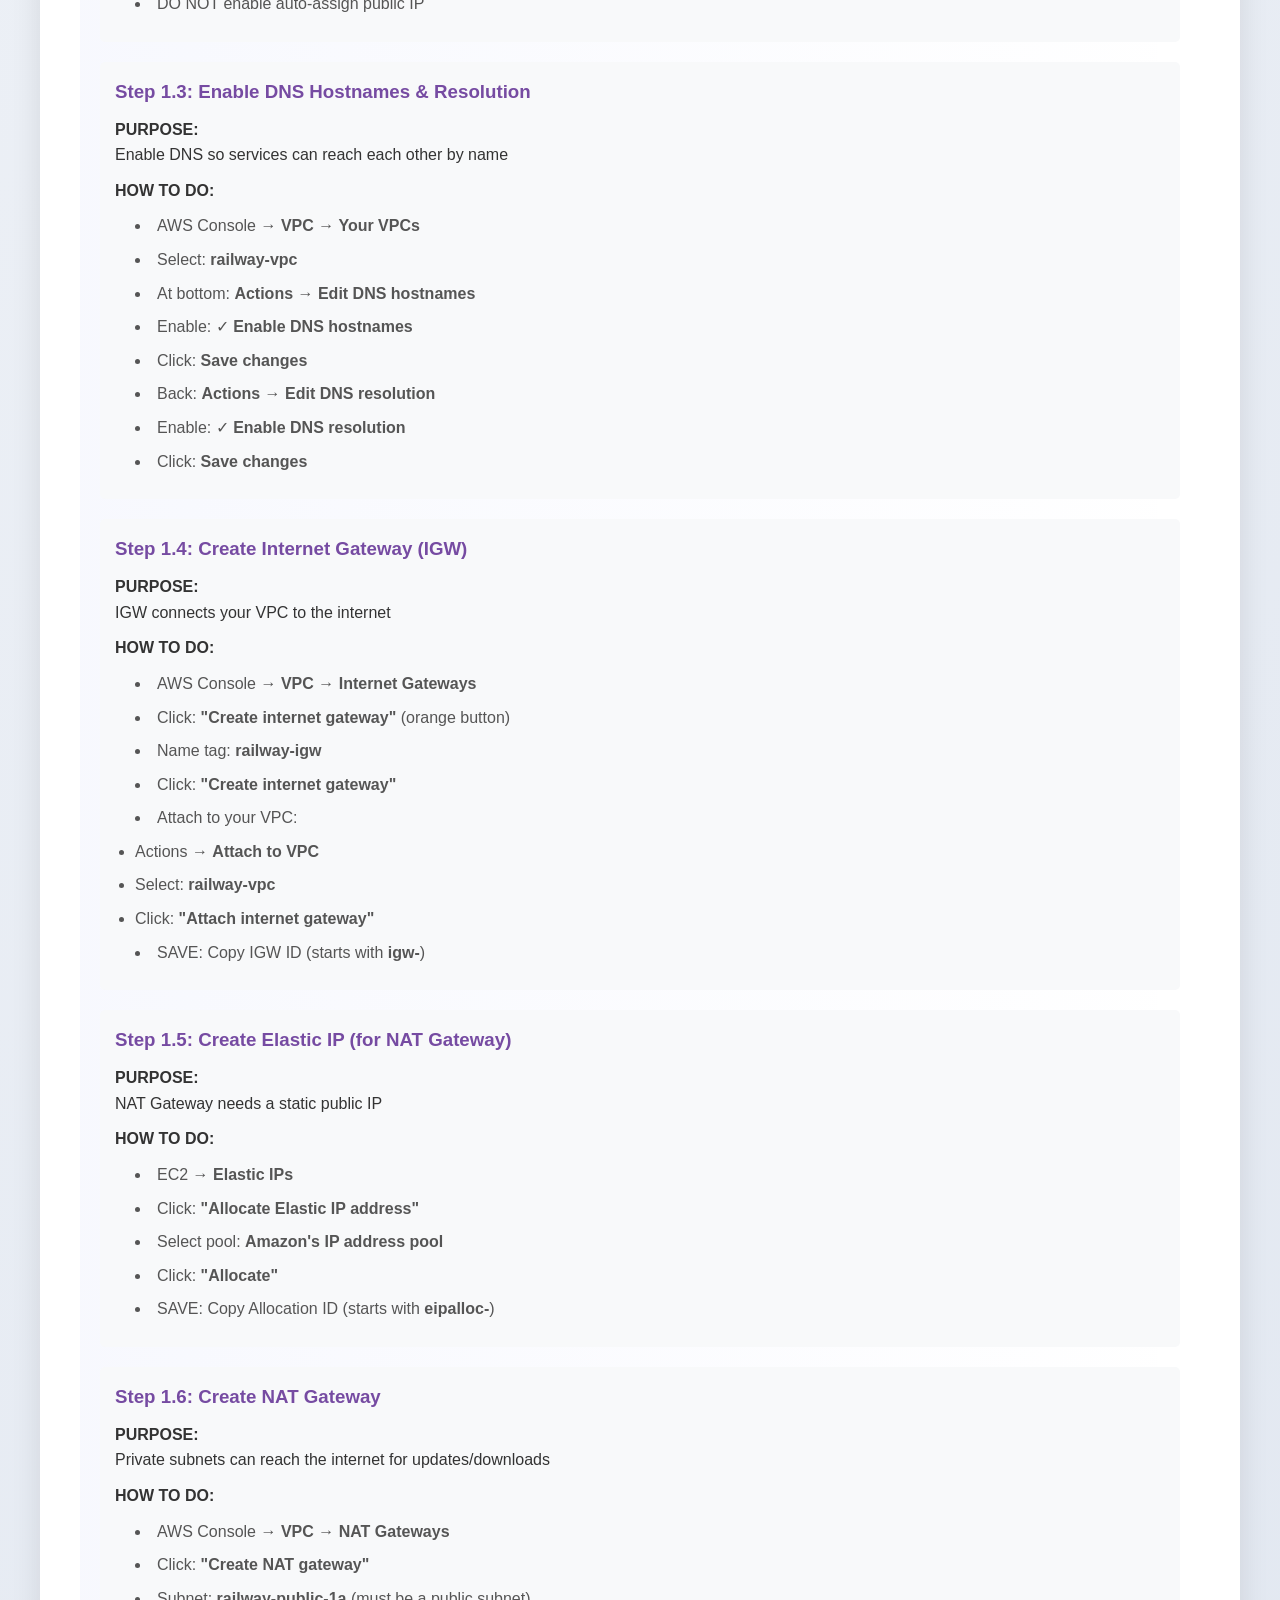
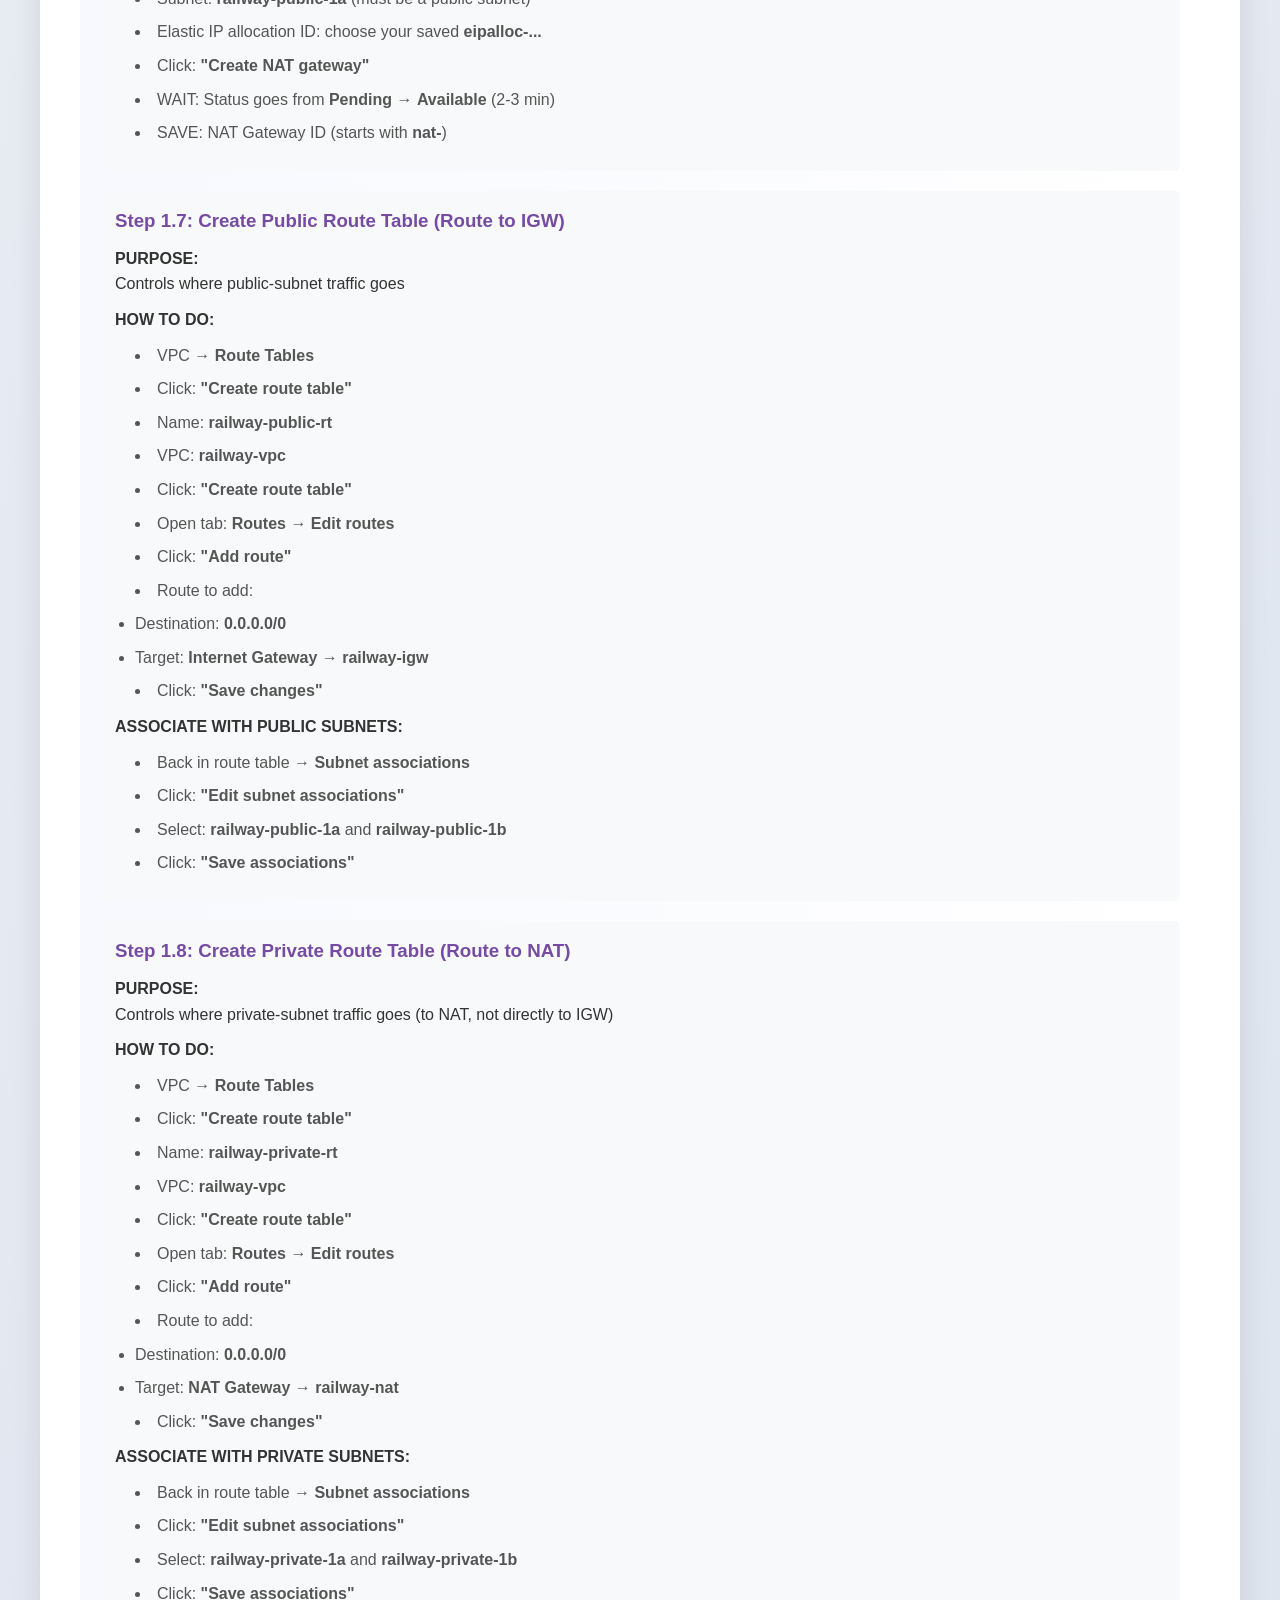
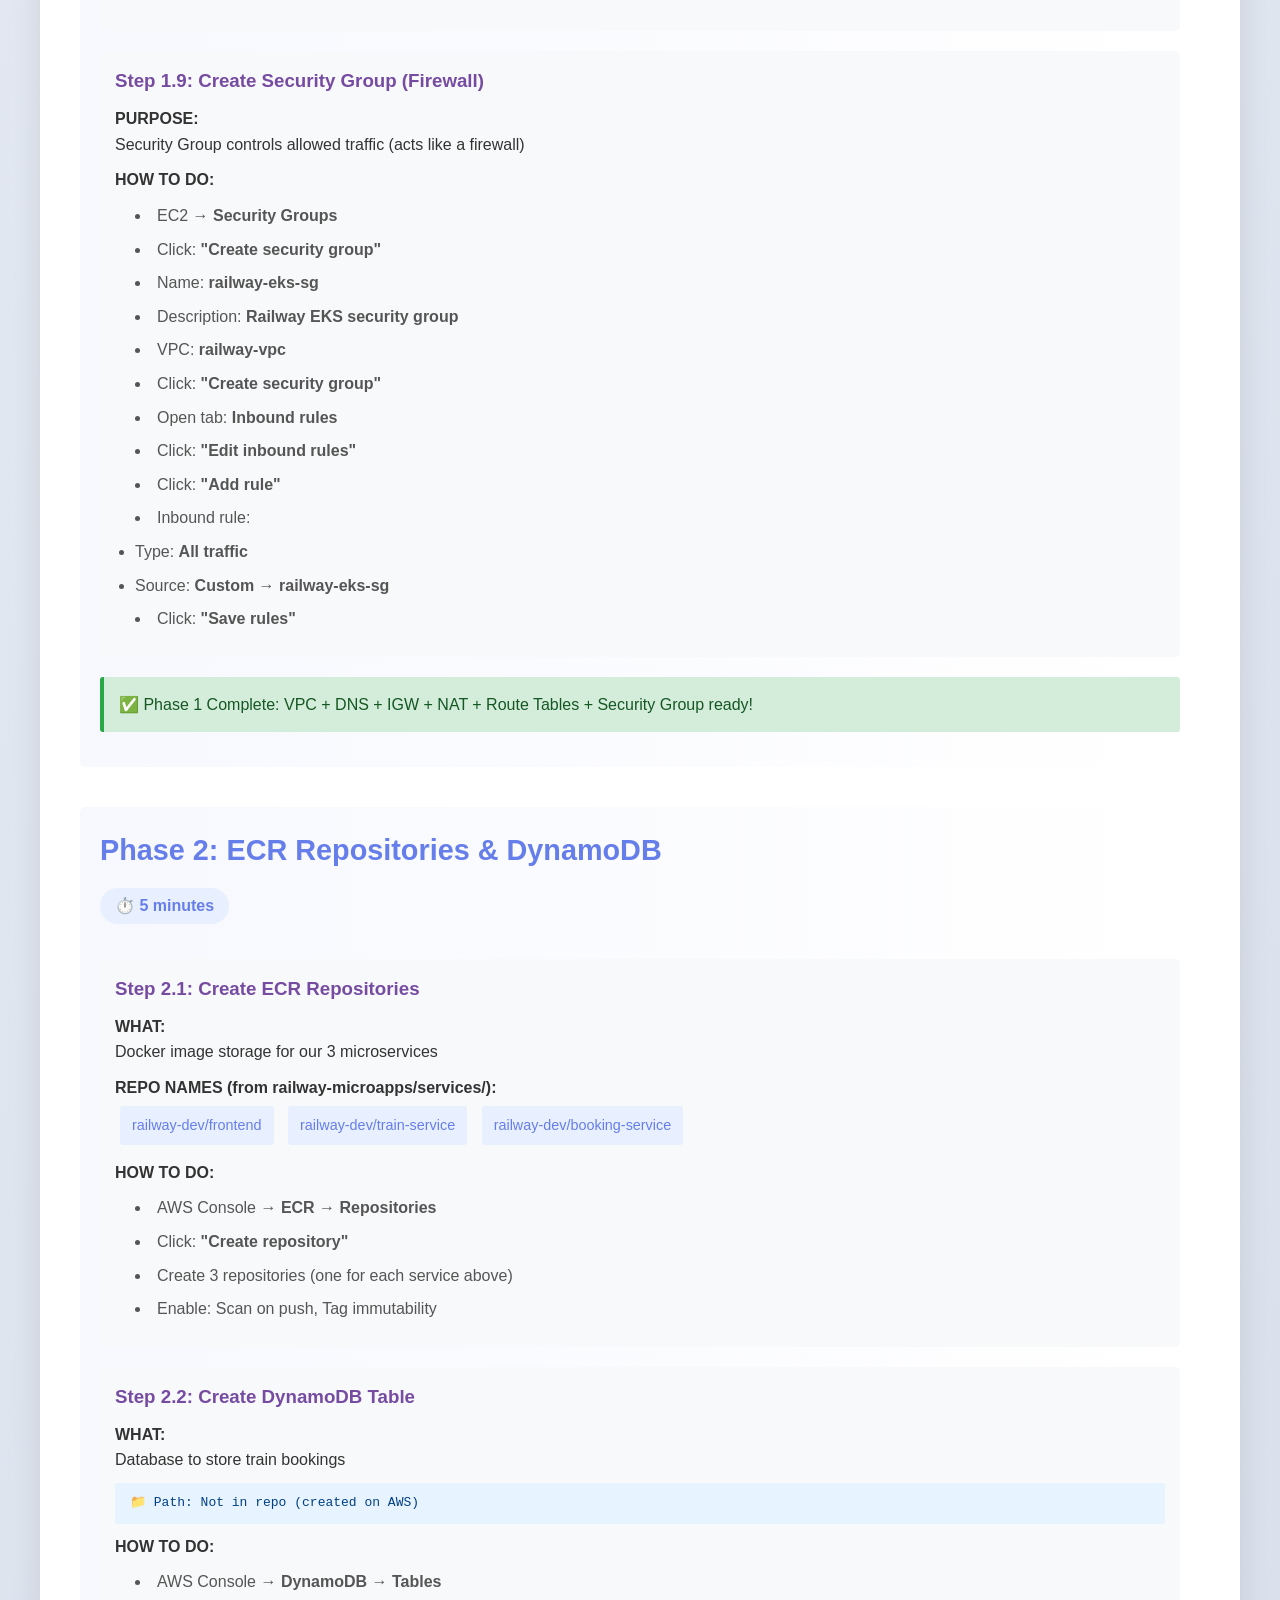
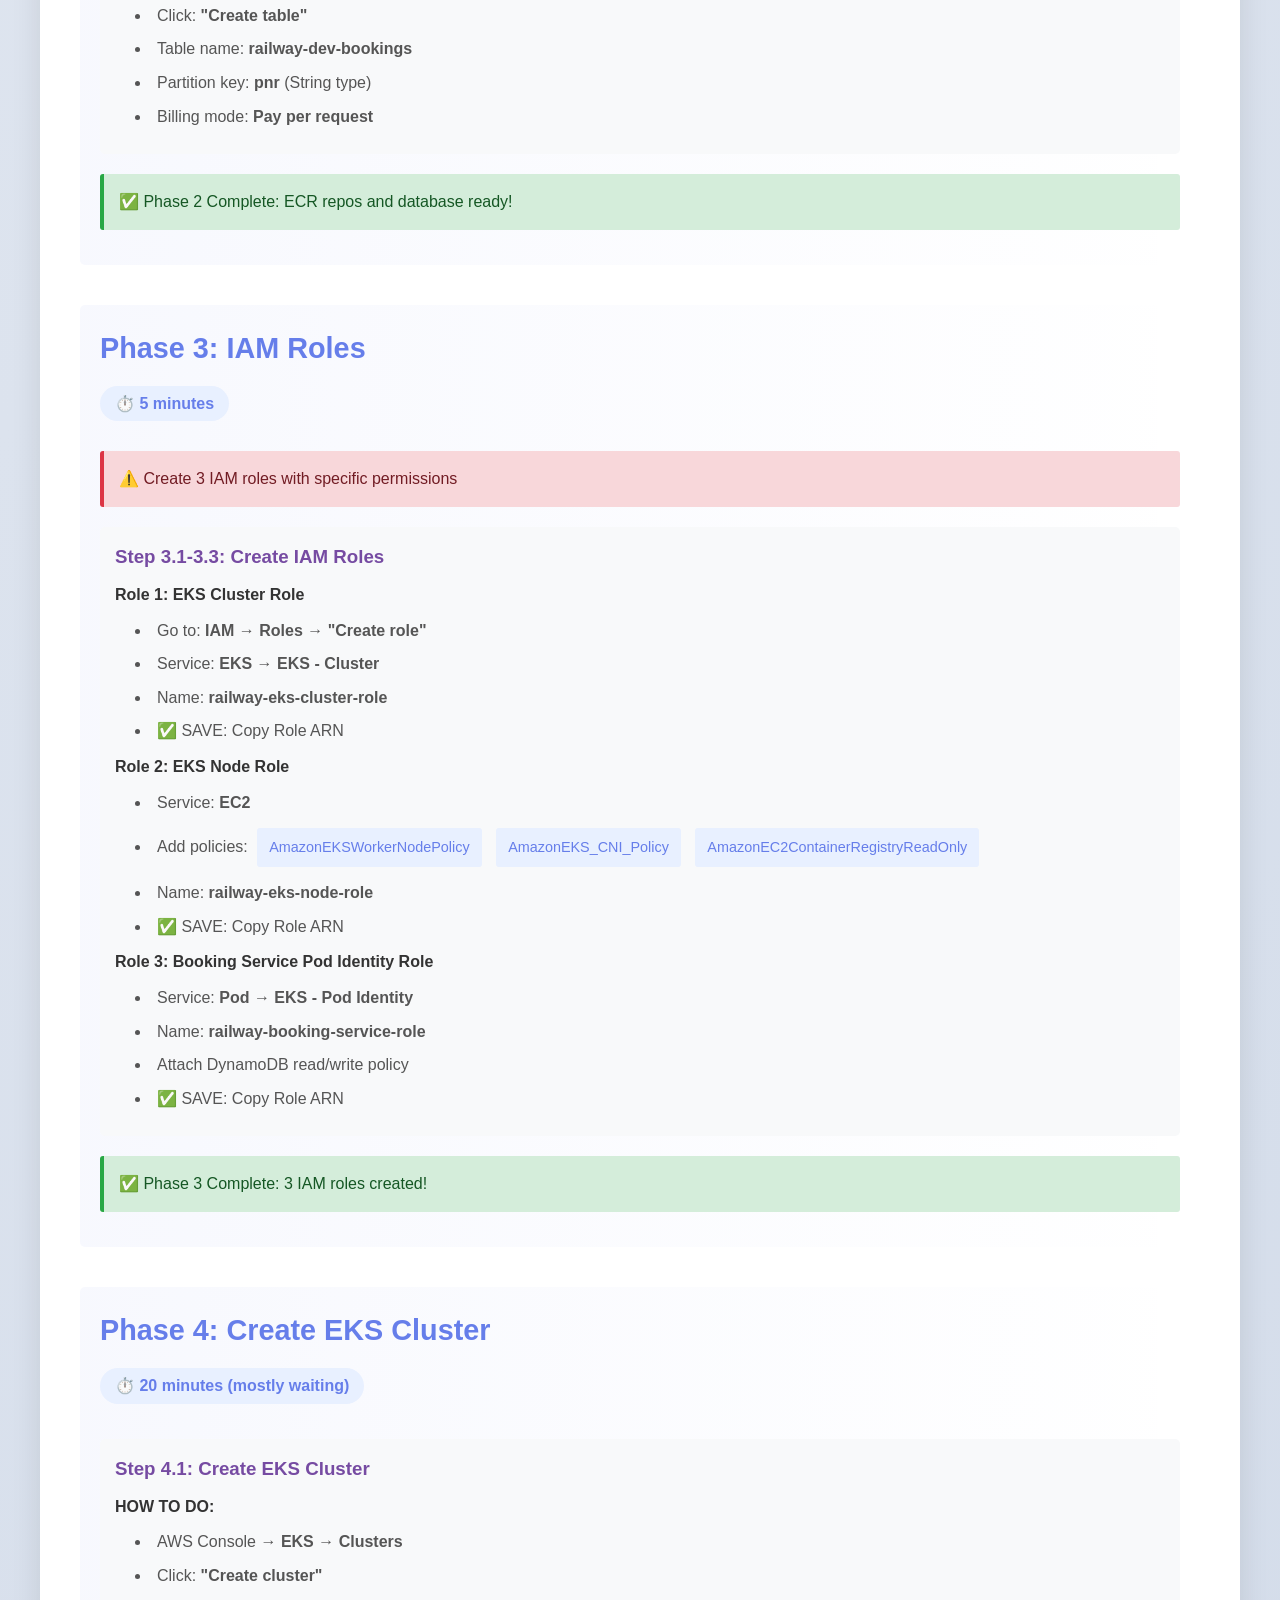
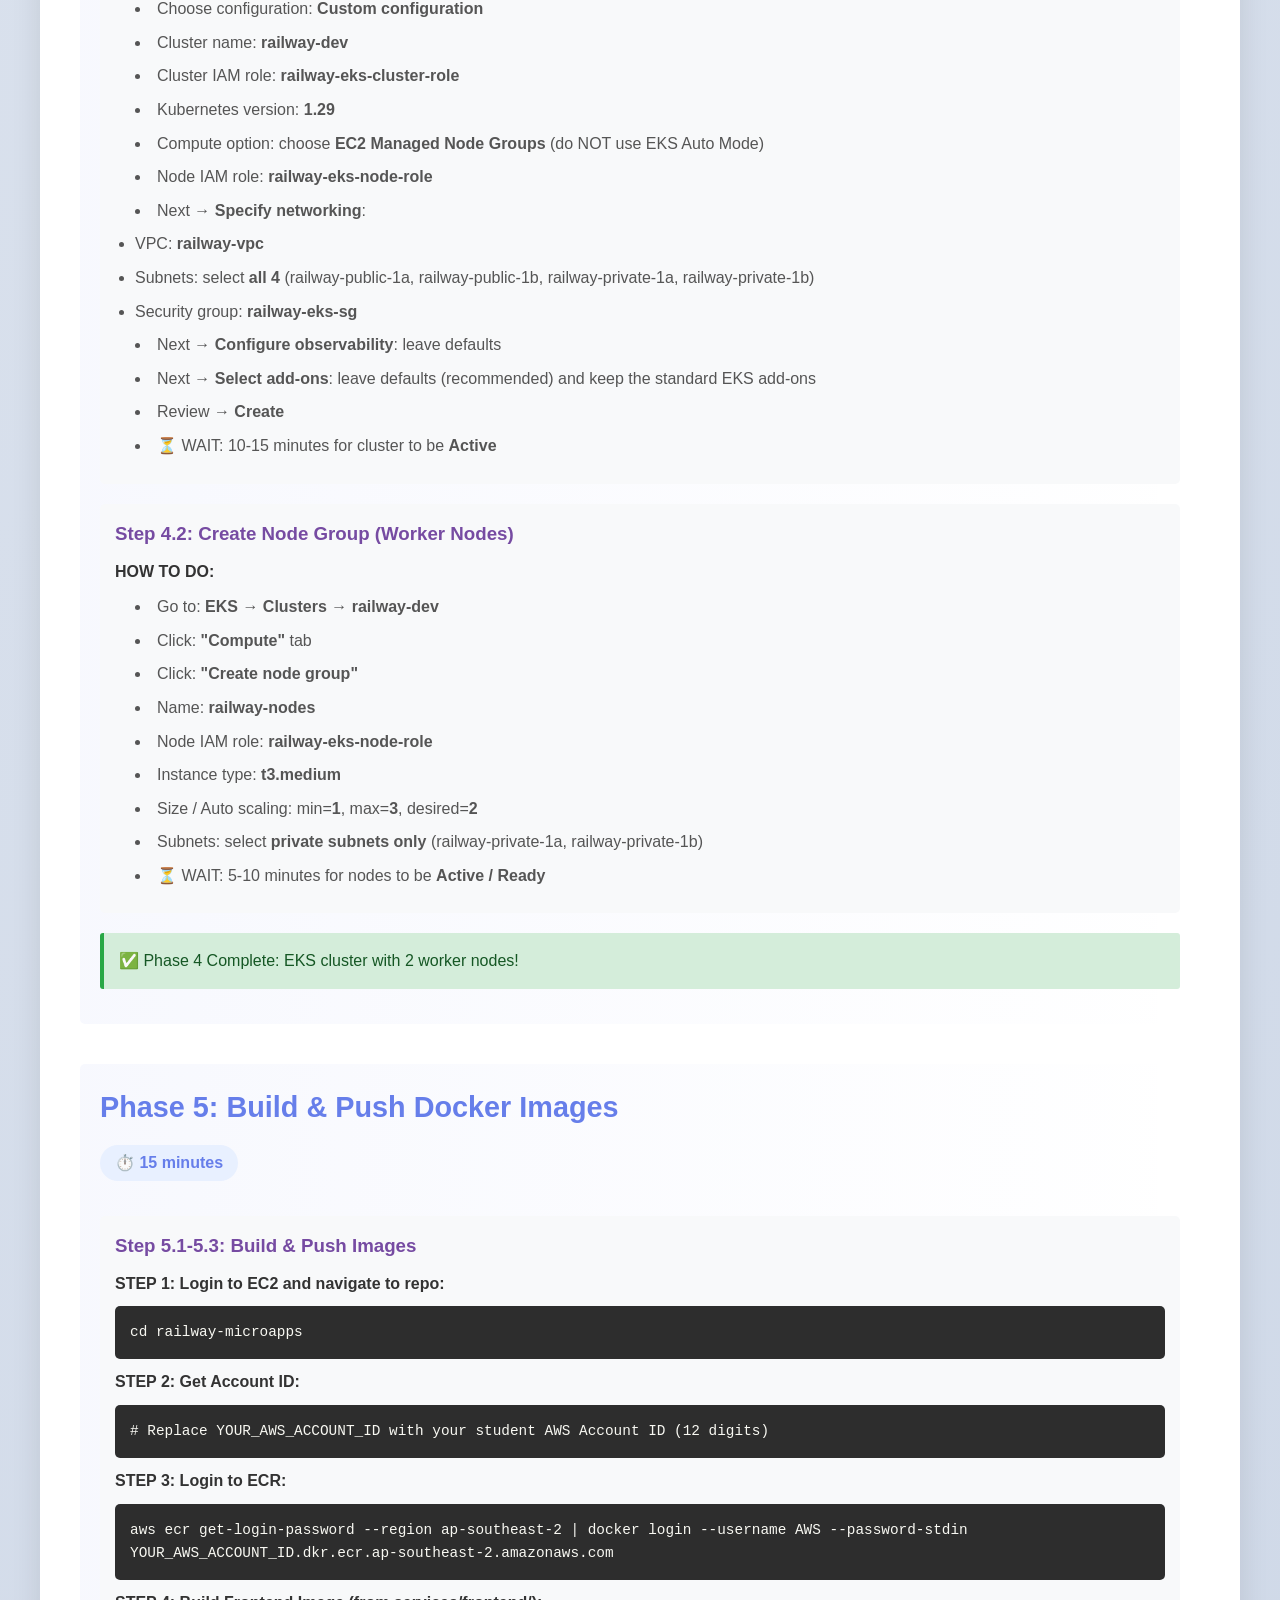
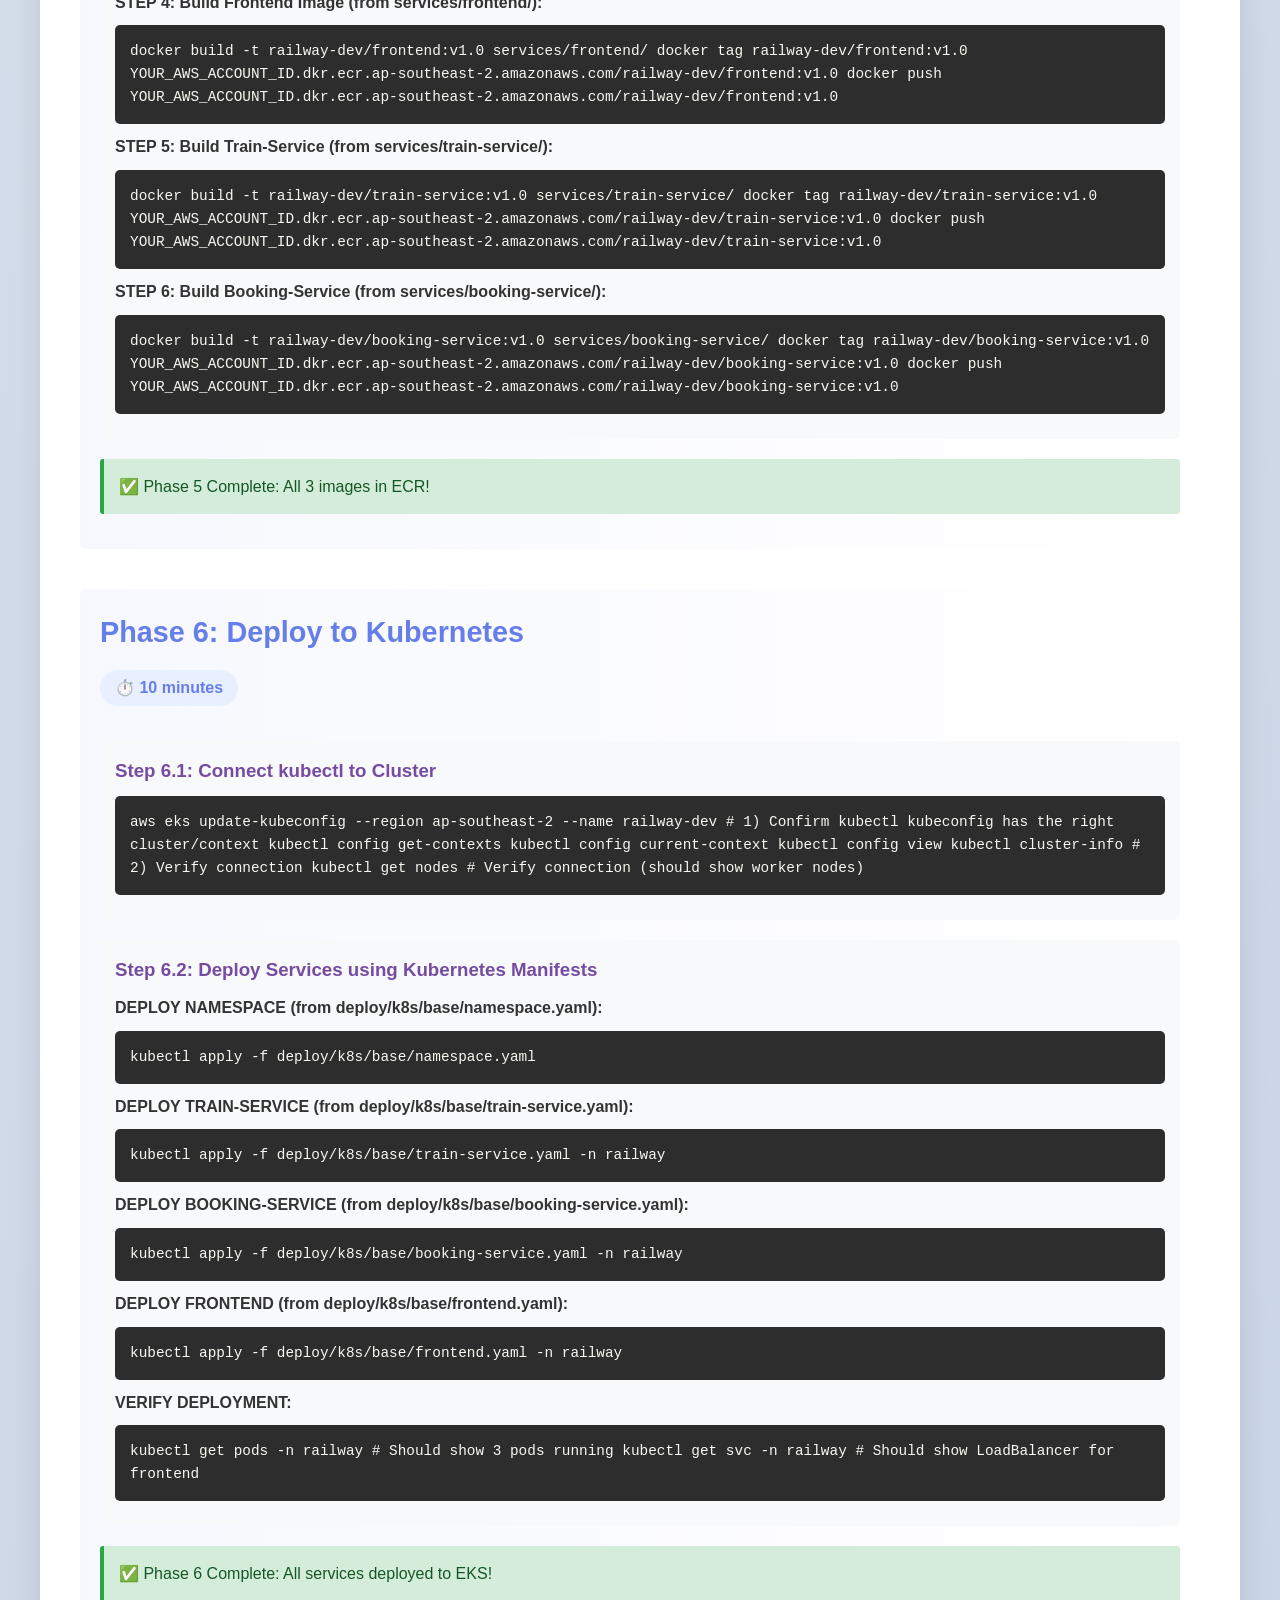
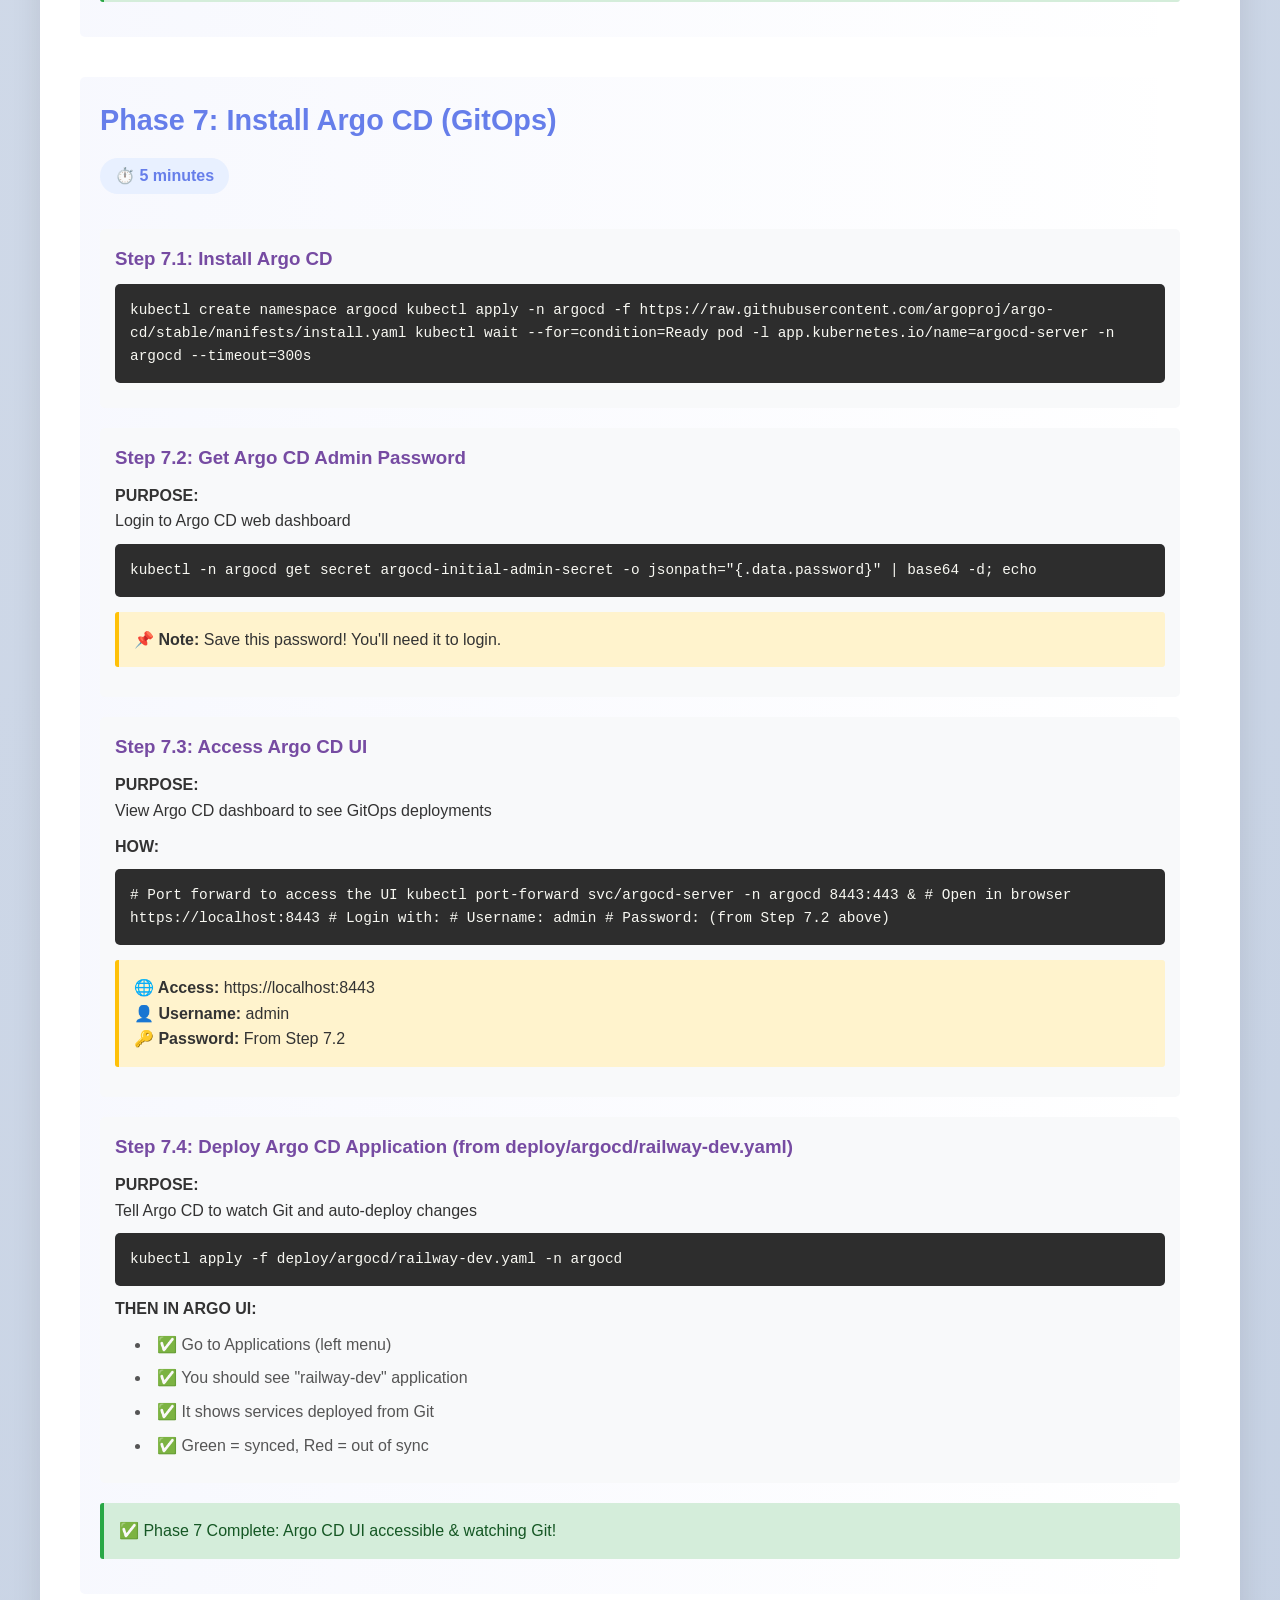
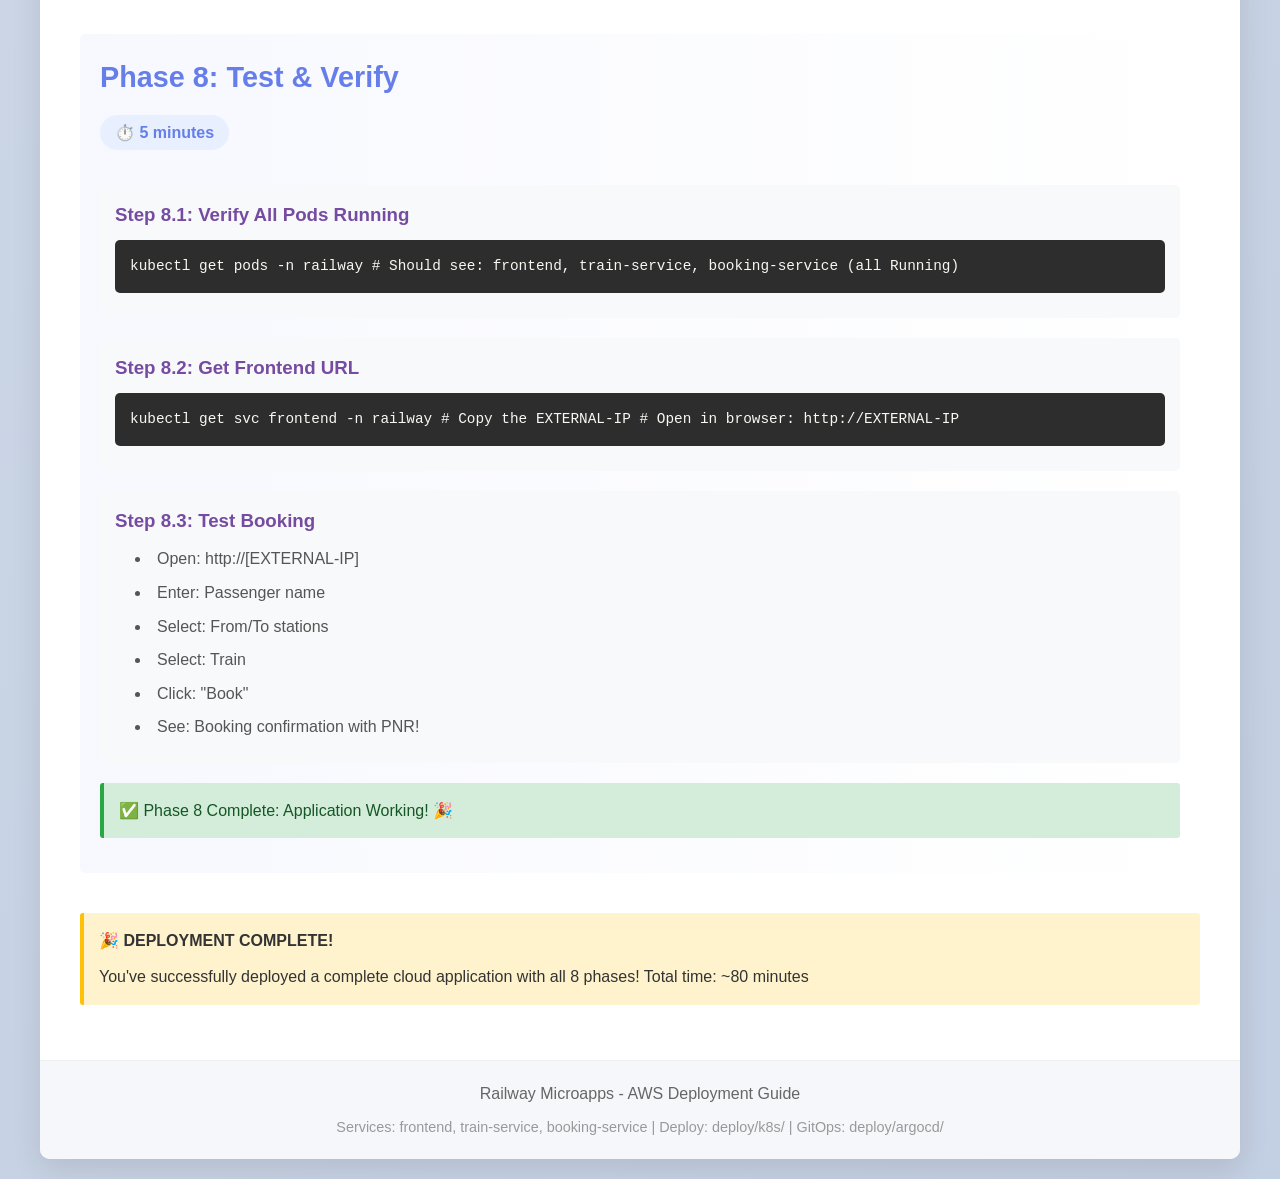
==== commit b9b318bd: "Phase 6: add kubeconfig verification commands Co-authored-by: Cursor <cursoragent@cursor.com>" ====
--- a/DEPLOYMENT-GUIDE.html
+++ b/DEPLOYMENT-GUIDE.html
@@ -743,7 +743,15 @@
                     <h3>Step 6.1: Connect kubectl to Cluster</h3>
                     <div class="command-block">
 aws eks update-kubeconfig --region ap-southeast-2 --name railway-dev
-kubectl get nodes  # Verify connection (should show 2 nodes)
+
+# 1) Confirm kubectl kubeconfig has the right cluster/context
+kubectl config get-contexts
+kubectl config current-context
+kubectl config view
+kubectl cluster-info
+
+# 2) Verify connection
+kubectl get nodes  # Verify connection (should show worker nodes)
                     </div>
                 </div>
 
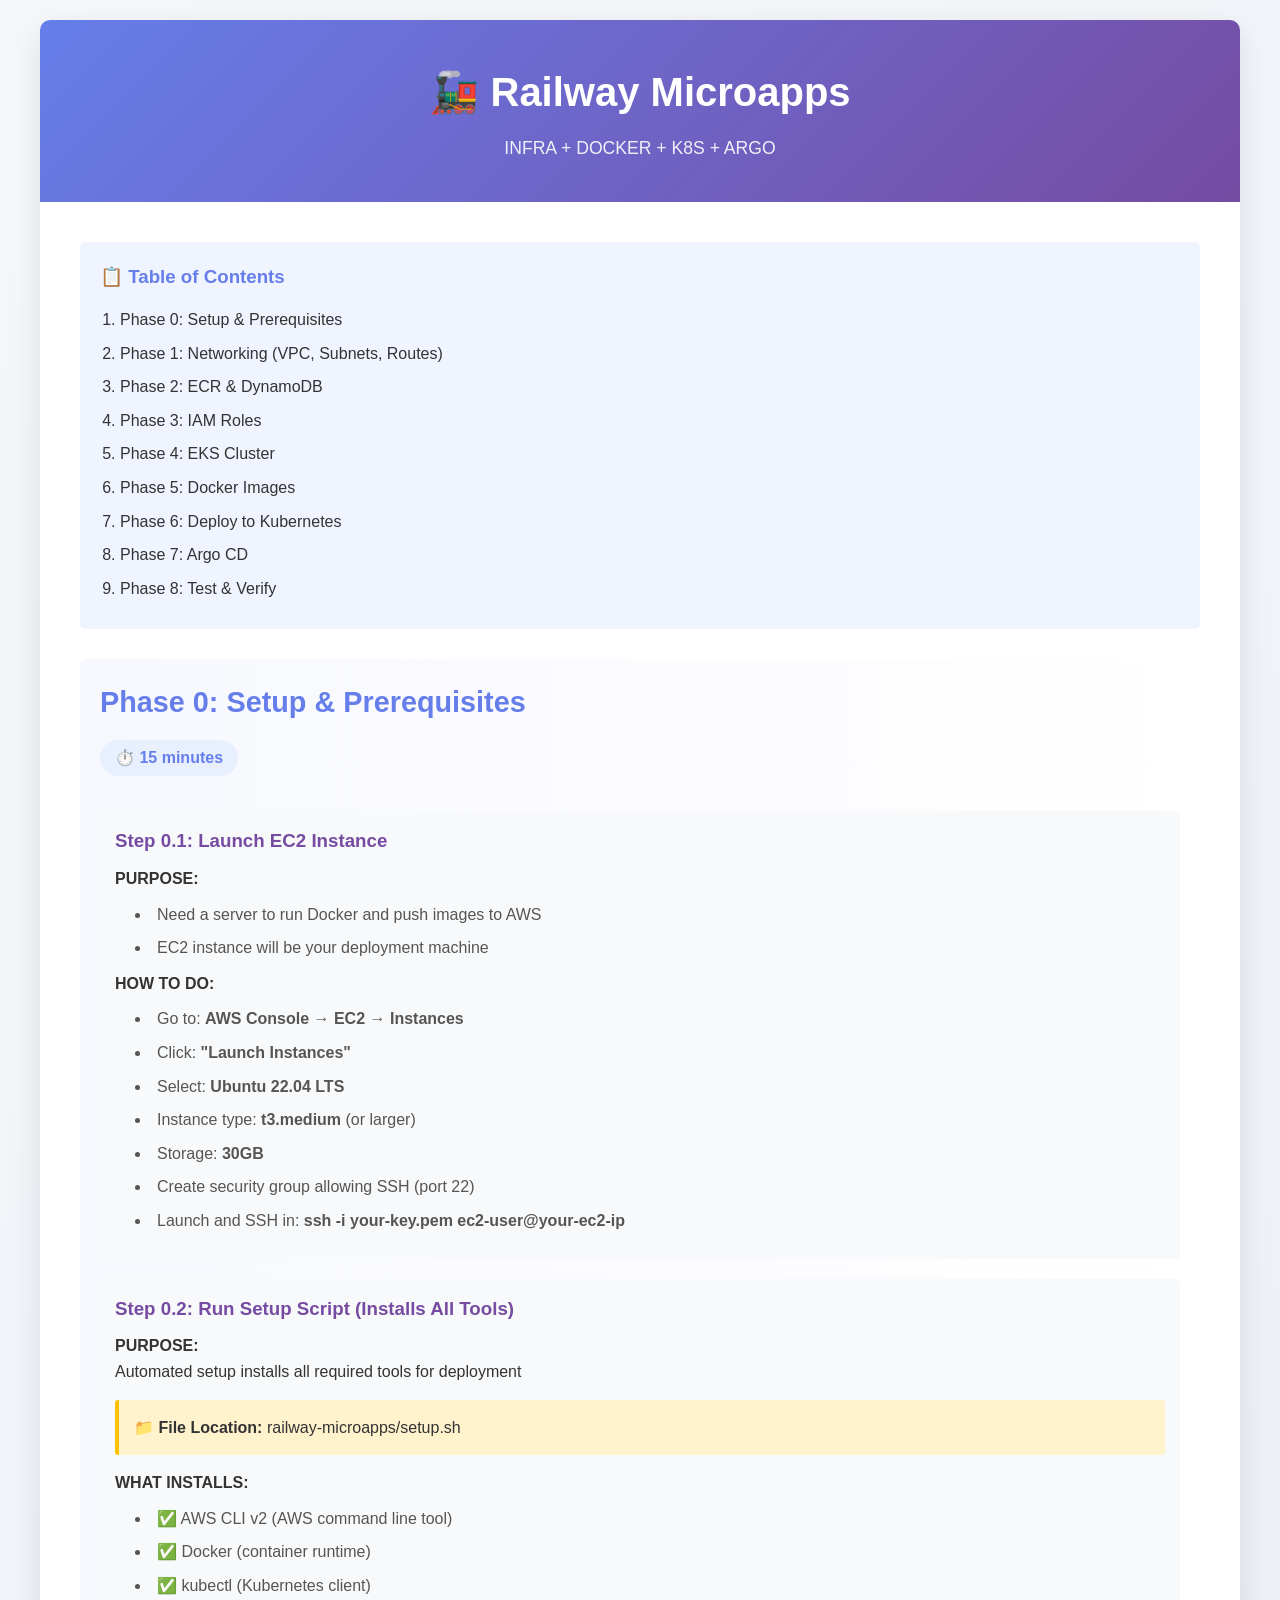
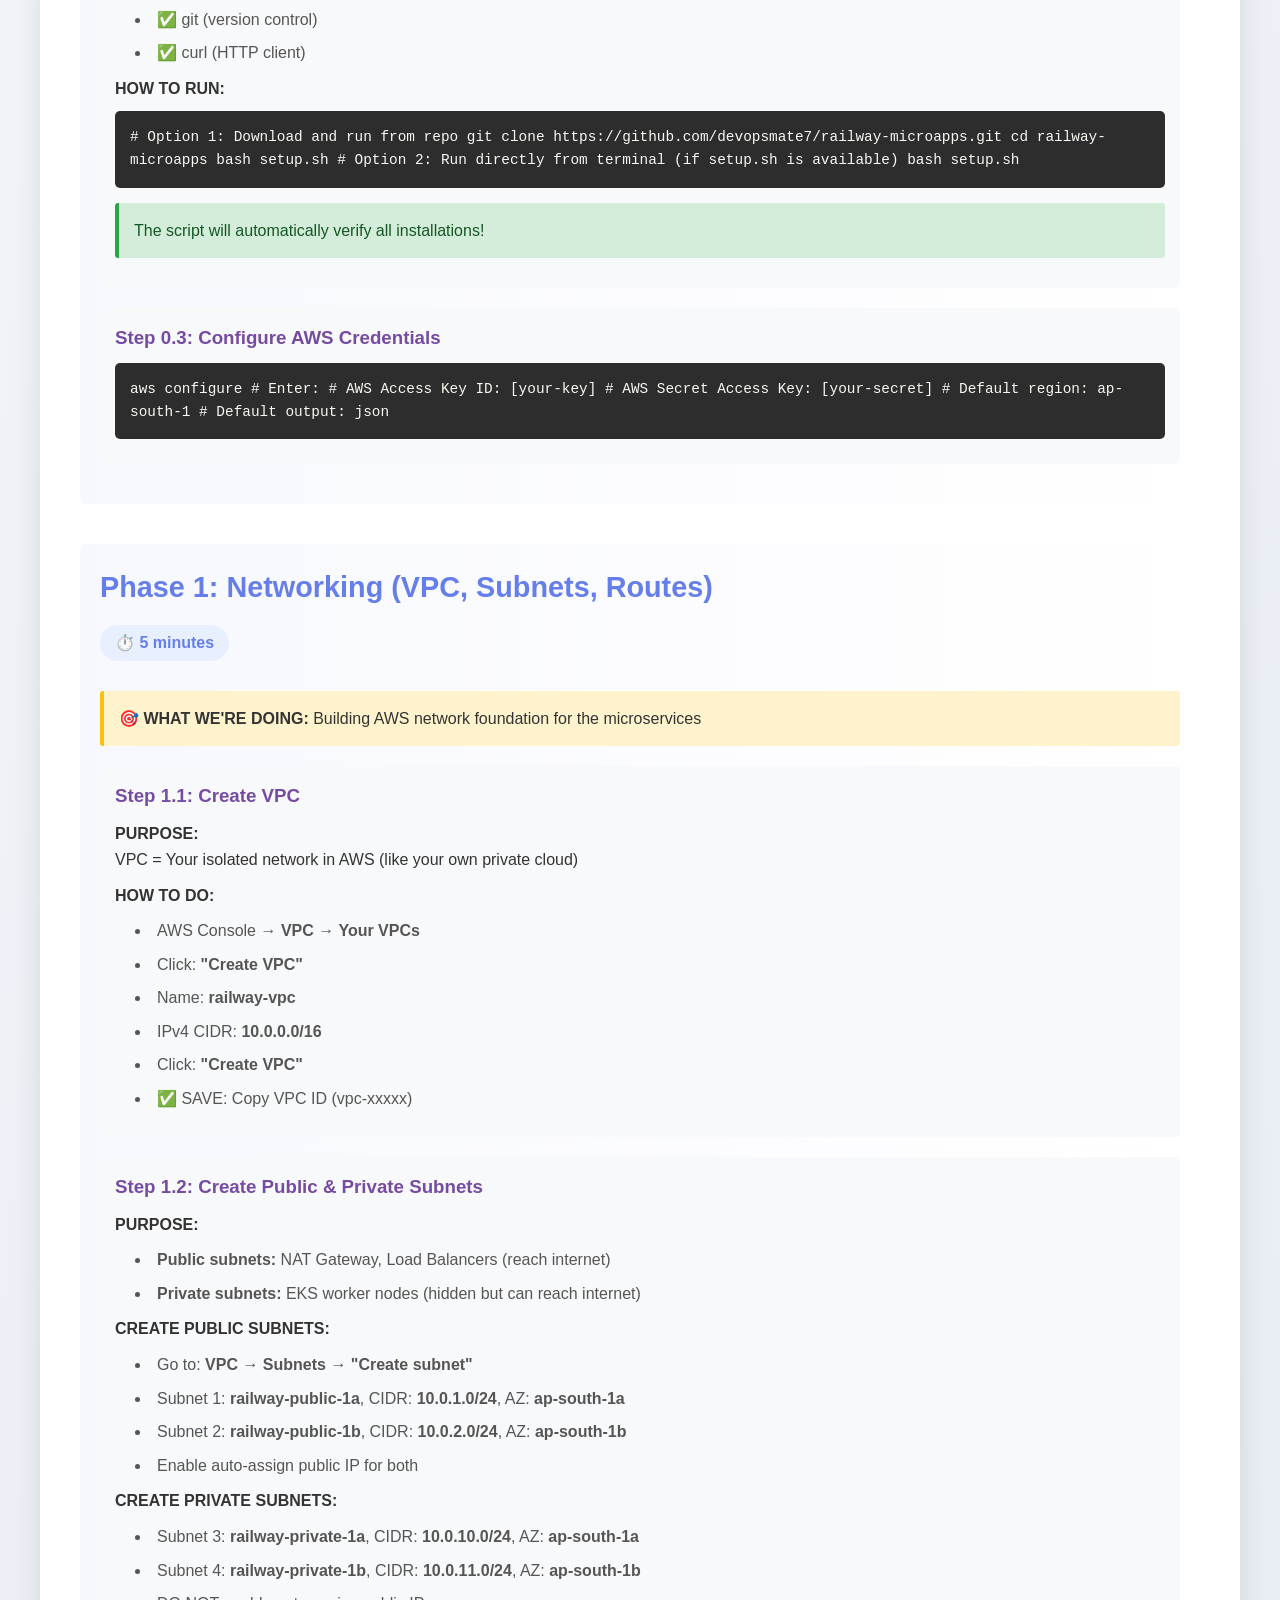
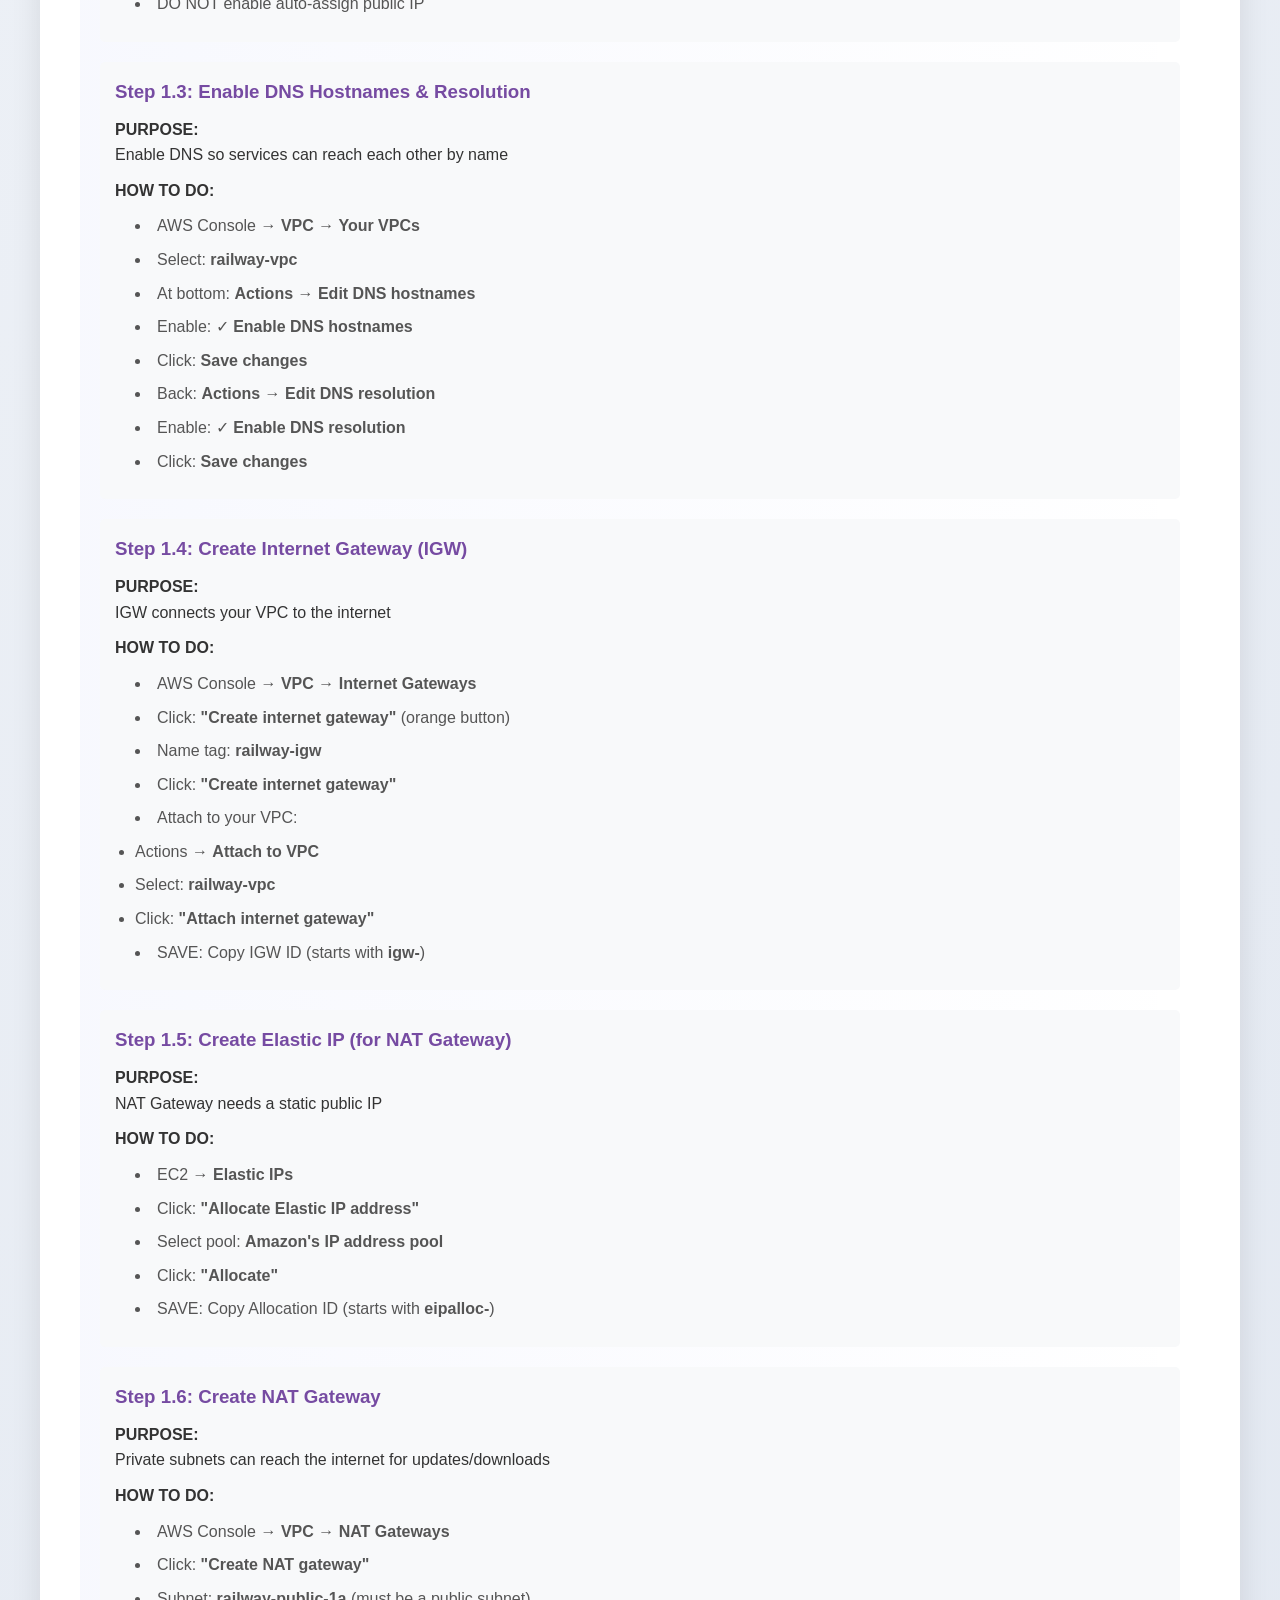
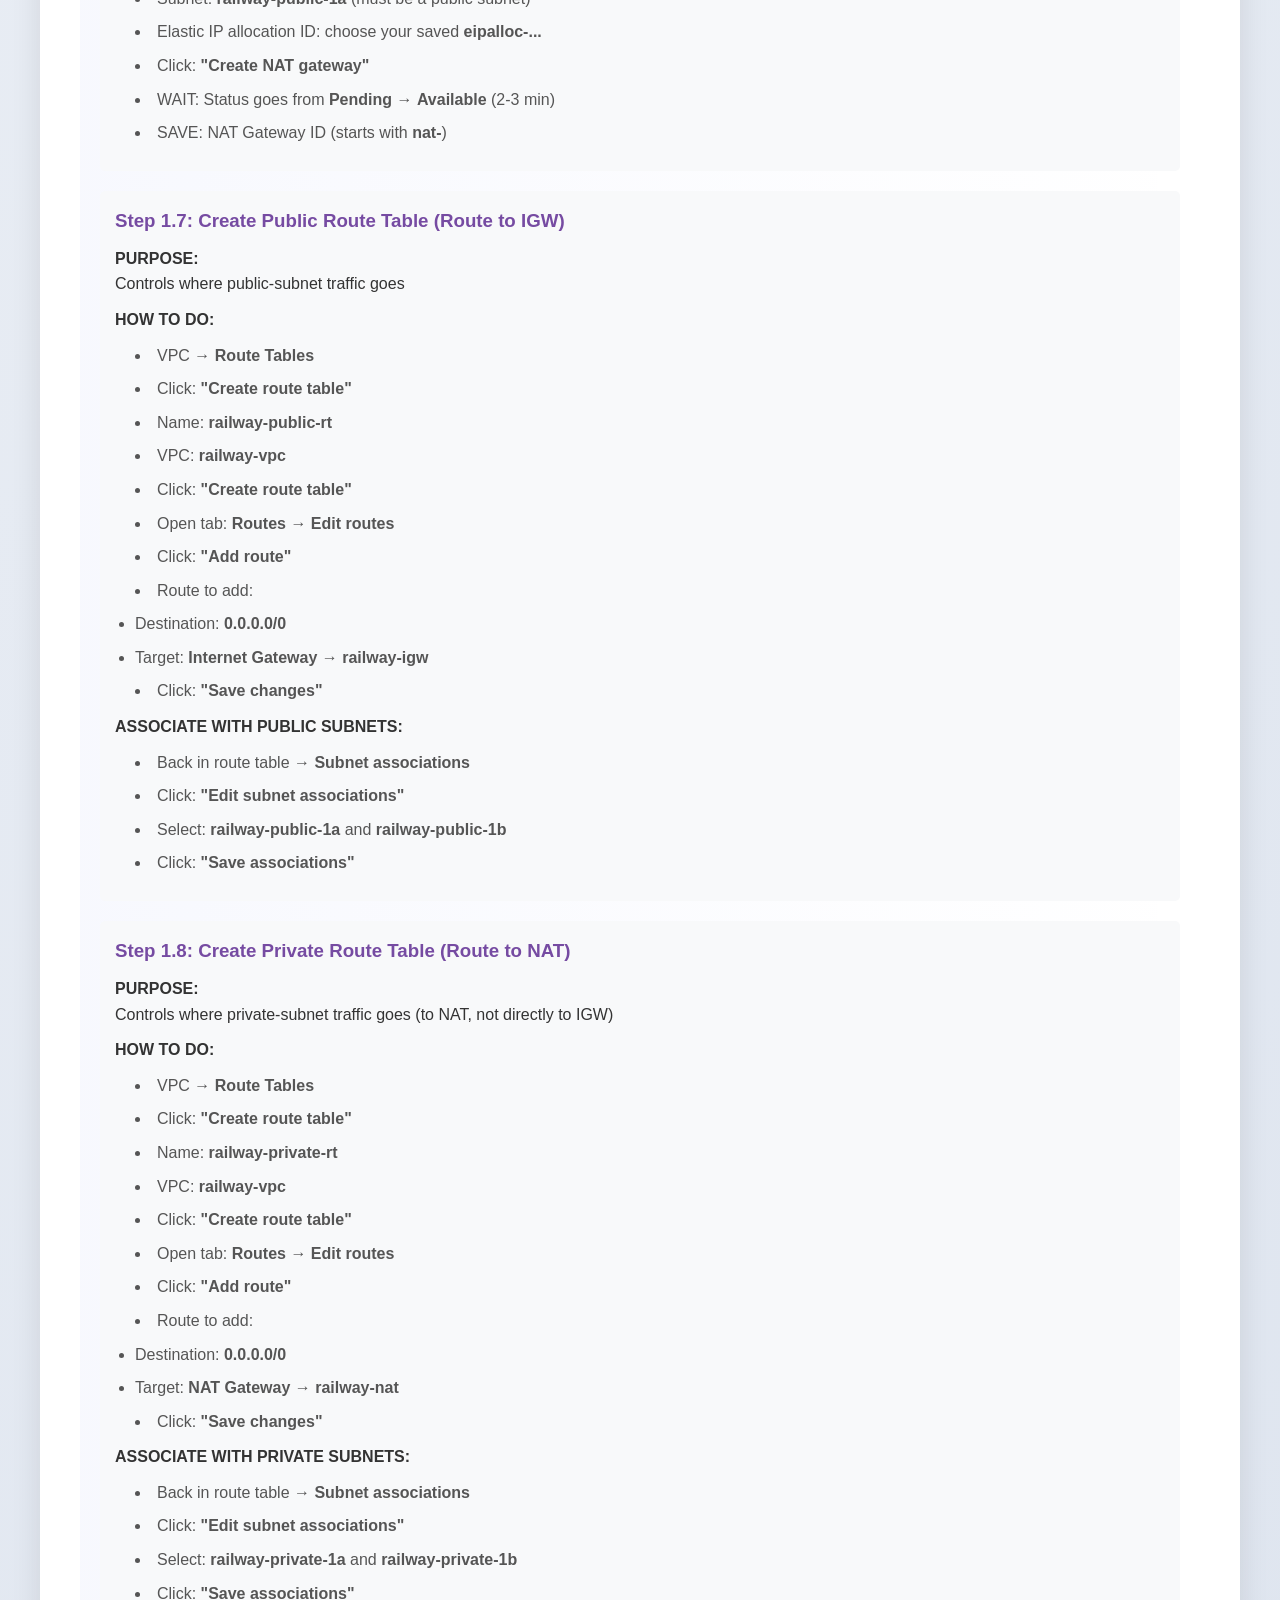
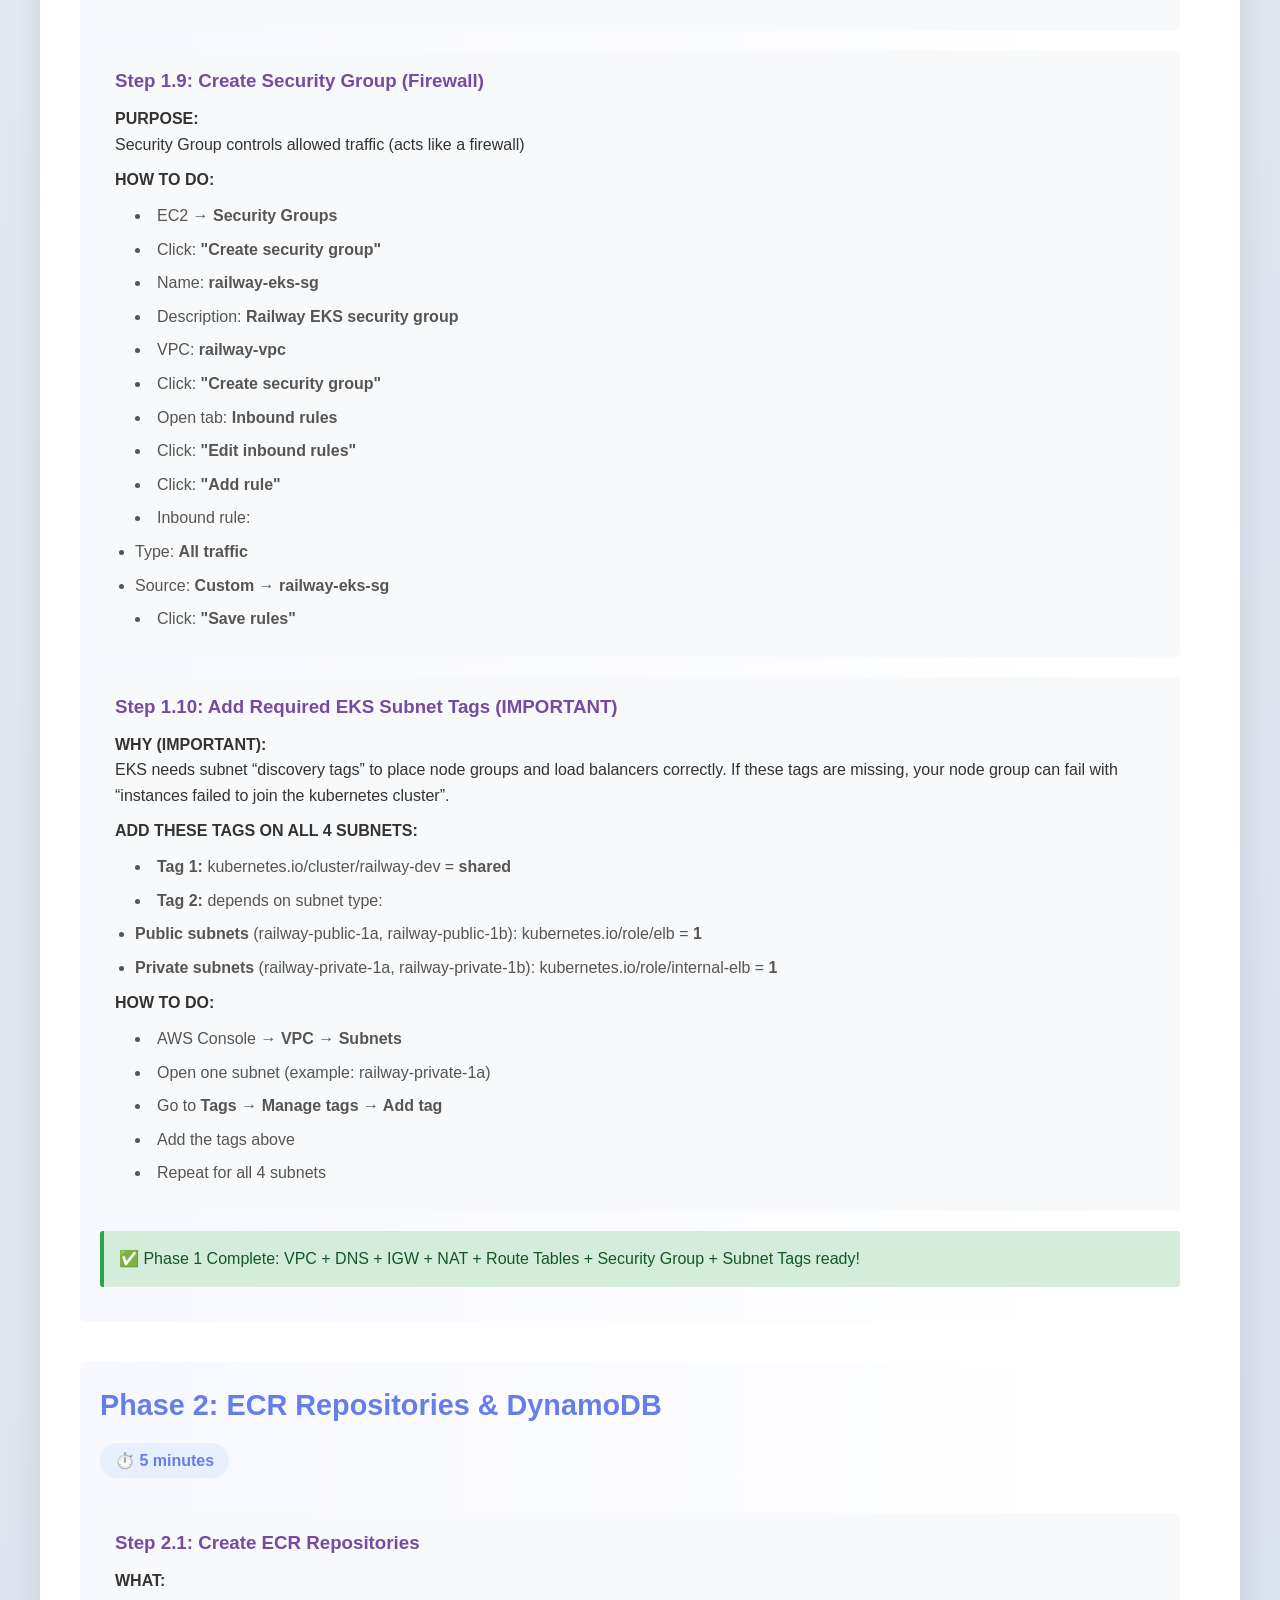
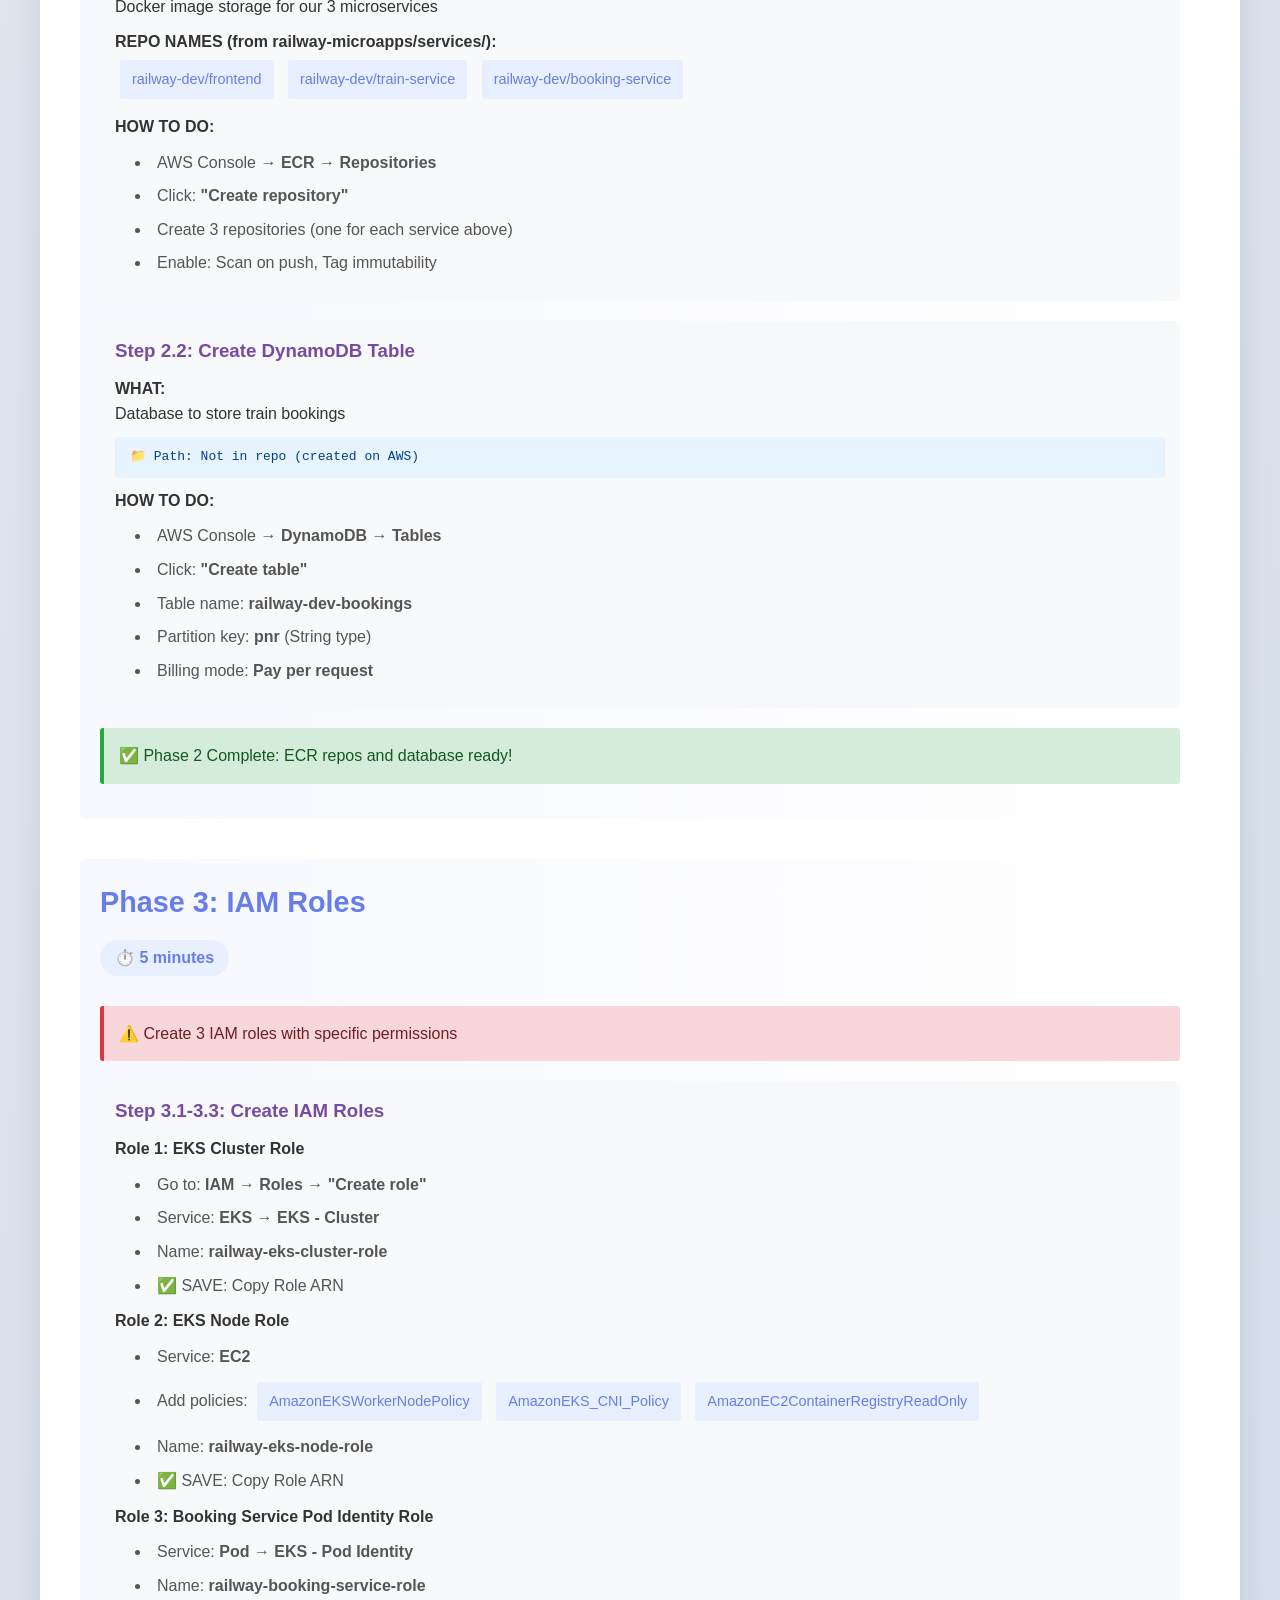
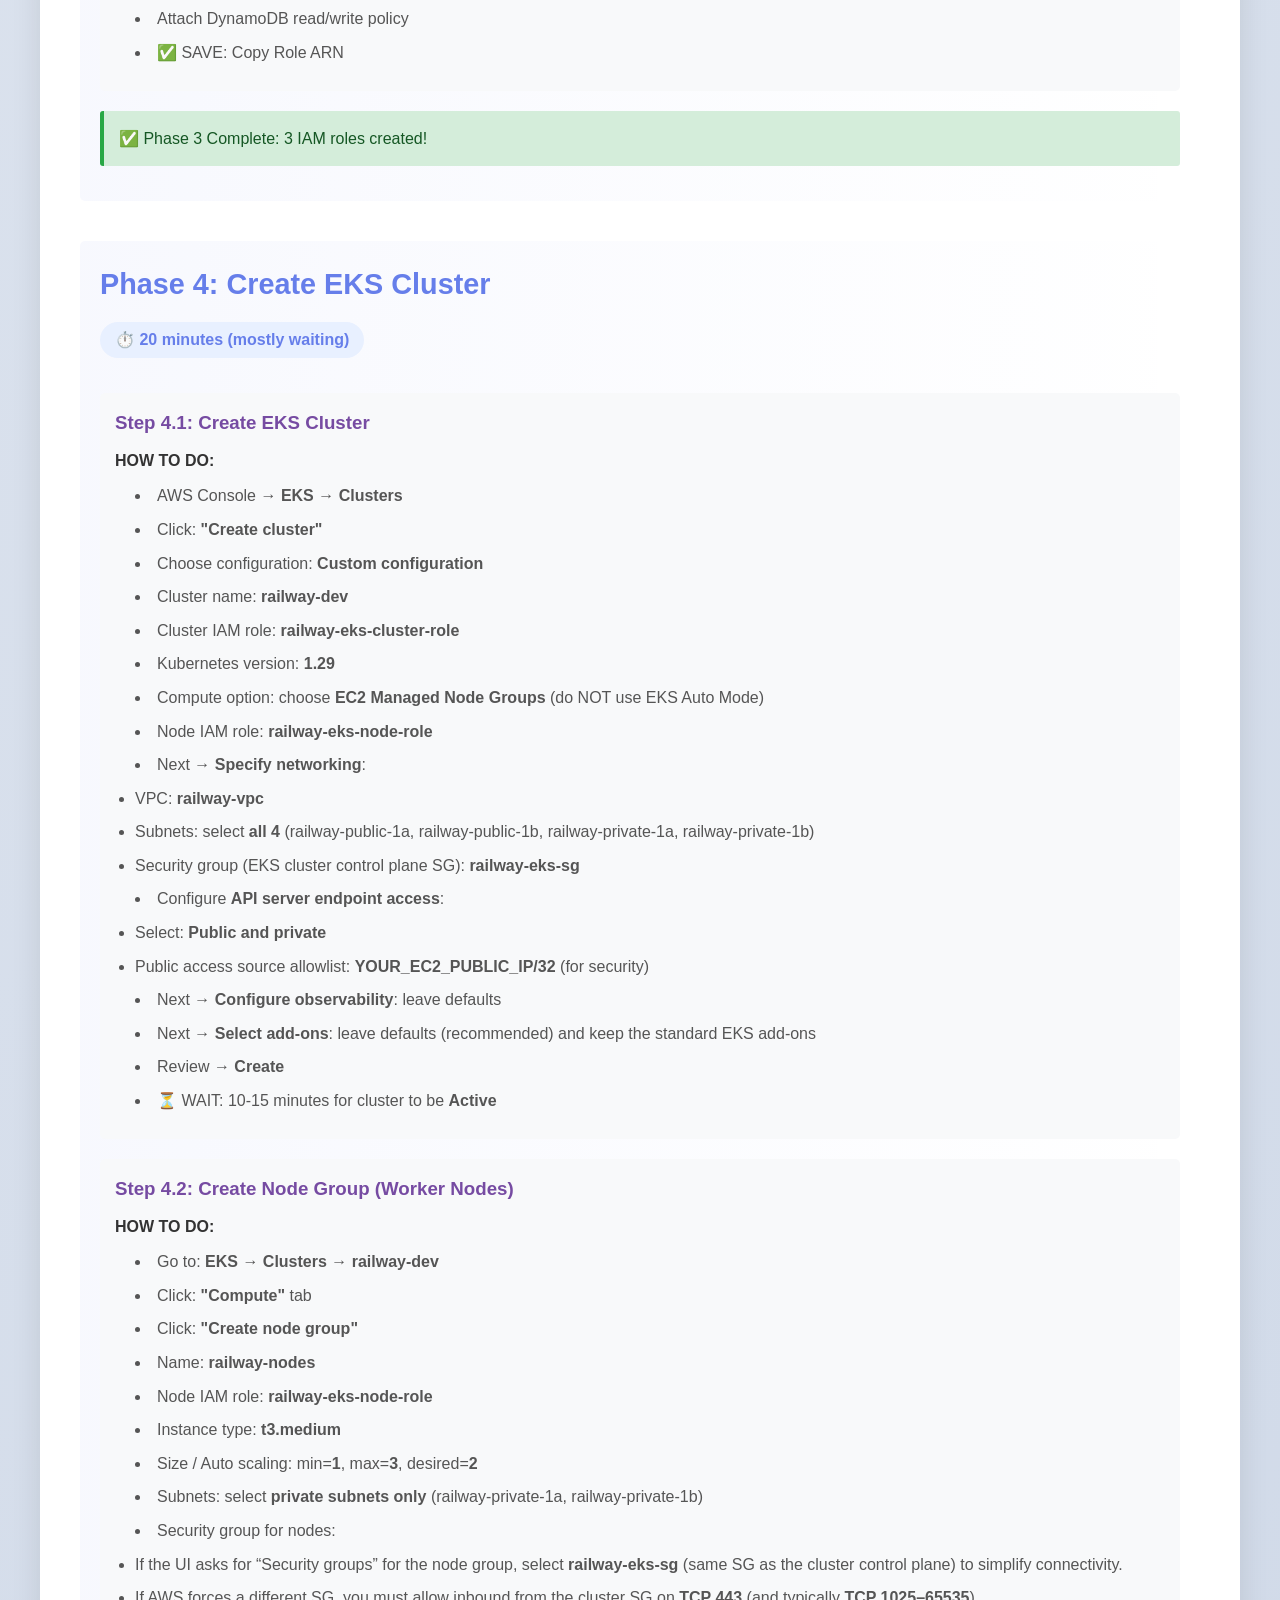
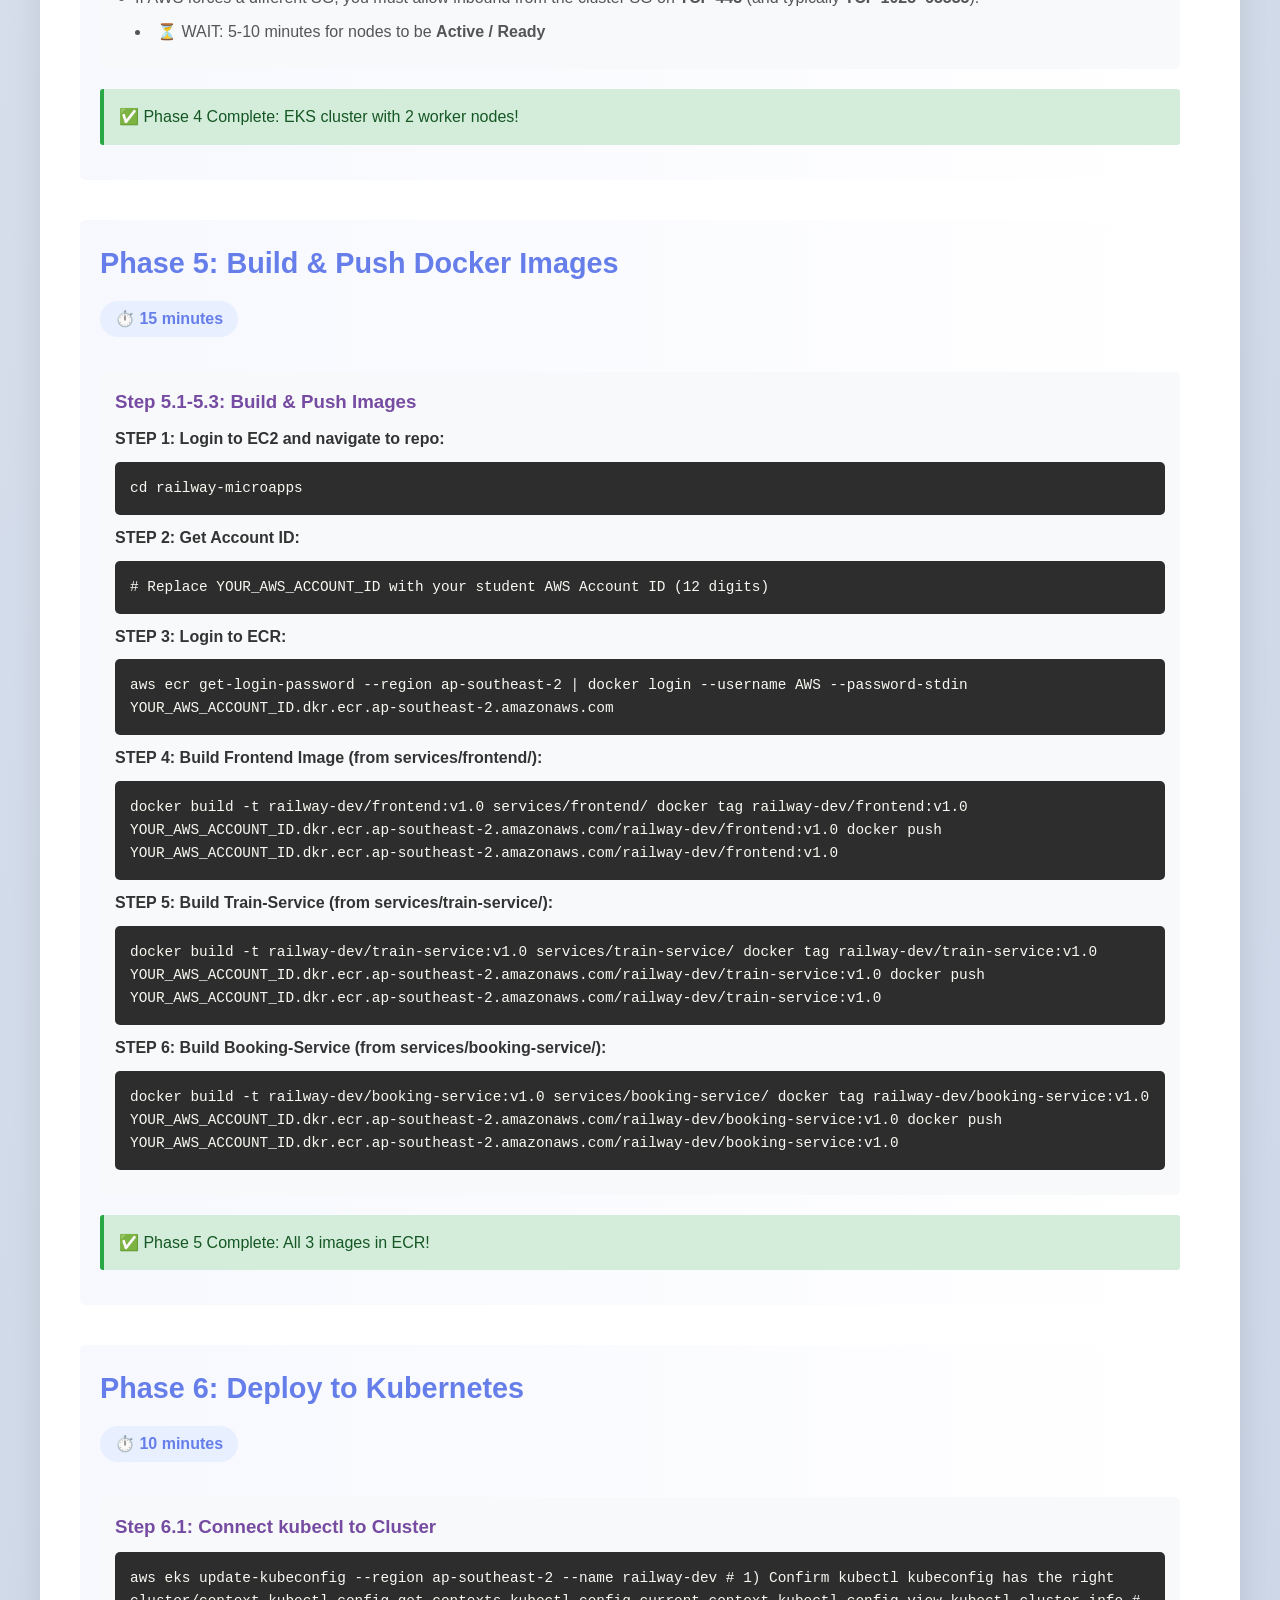
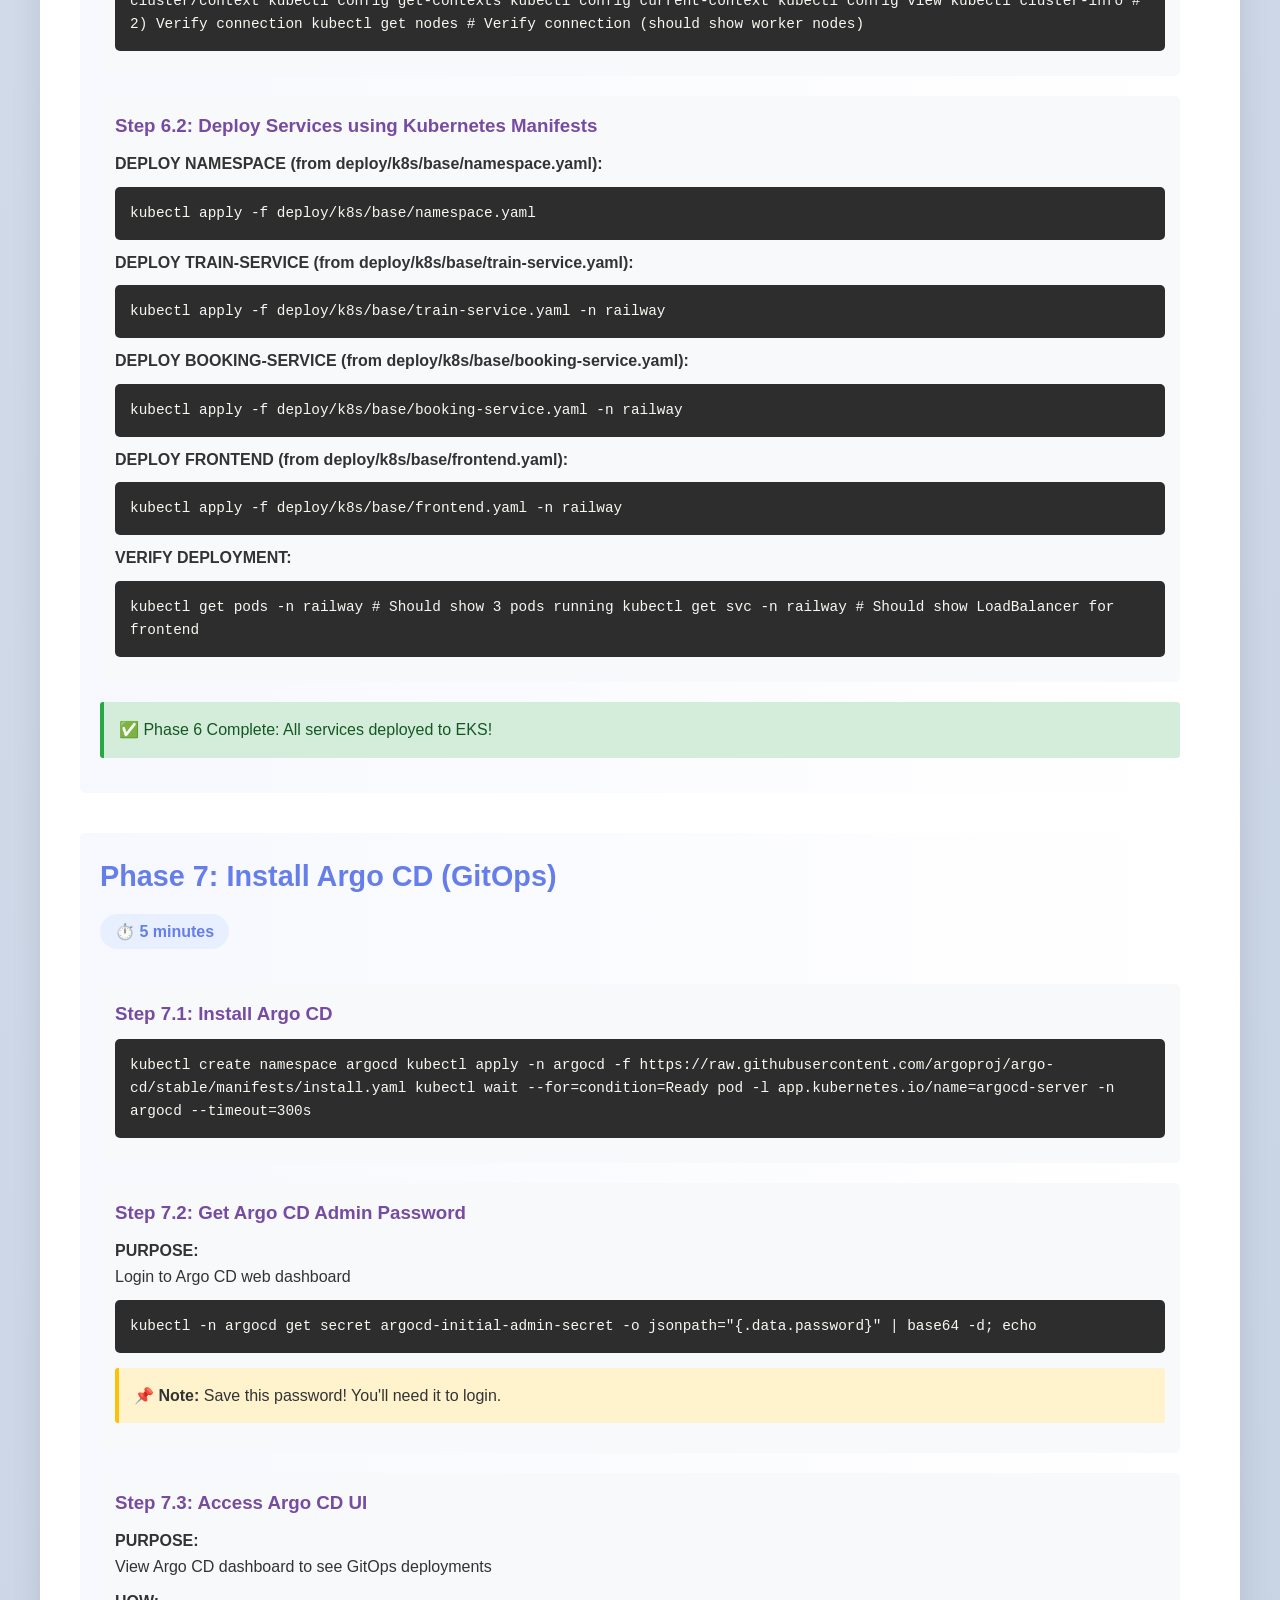
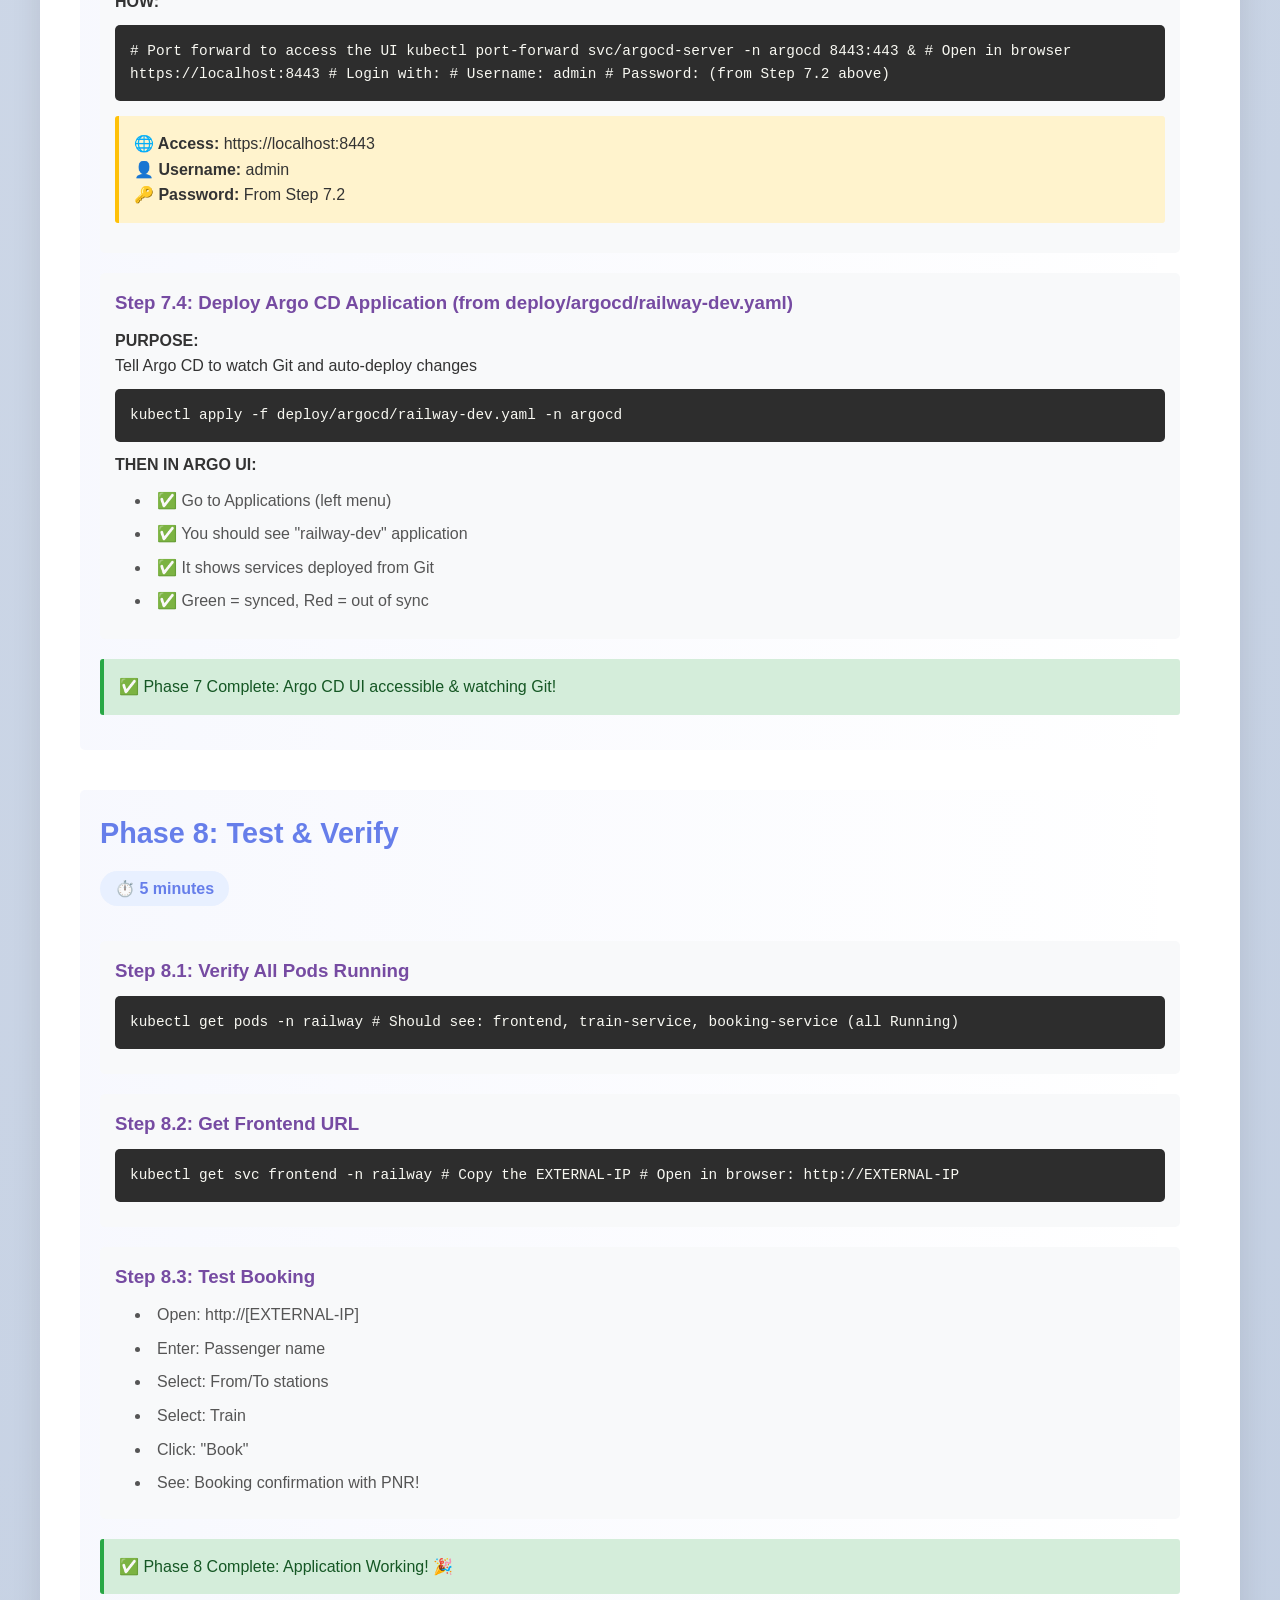
==== commit 42b79e09: "Phase 1/4: add subnet tags + endpoint access + SG guidance Co-authored-by: Cursor <cursoragent@curso" ====
--- a/DEPLOYMENT-GUIDE.html
+++ b/DEPLOYMENT-GUIDE.html
@@ -523,8 +523,37 @@
                     </div>
                 </div>
 
+                <div class="step">
+                    <h3>Step 1.10: Add Required EKS Subnet Tags (IMPORTANT)</h3>
+                    <div class="step-content">
+                        <div class="section-title">WHY (IMPORTANT):</div>
+                        <p>EKS needs subnet “discovery tags” to place node groups and load balancers correctly. If these tags are missing, your node group can fail with “instances failed to join the kubernetes cluster”.</p>
+
+                        <div class="section-title">ADD THESE TAGS ON ALL 4 SUBNETS:</div>
+                        <div class="list">
+                            <li><strong>Tag 1:</strong> kubernetes.io/cluster/railway-dev = <strong>shared</strong></li>
+                            <li>
+                                <strong>Tag 2:</strong> depends on subnet type:
+                                <ul>
+                                    <li><strong>Public subnets</strong> (railway-public-1a, railway-public-1b): kubernetes.io/role/elb = <strong>1</strong></li>
+                                    <li><strong>Private subnets</strong> (railway-private-1a, railway-private-1b): kubernetes.io/role/internal-elb = <strong>1</strong></li>
+                                </ul>
+                            </li>
+                        </div>
+
+                        <div class="section-title">HOW TO DO:</div>
+                        <div class="list">
+                            <li>AWS Console → <strong>VPC → Subnets</strong></li>
+                            <li>Open one subnet (example: railway-private-1a)</li>
+                            <li>Go to <strong>Tags → Manage tags → Add tag</strong></li>
+                            <li>Add the tags above</li>
+                            <li>Repeat for all 4 subnets</li>
+                        </div>
+                    </div>
+                </div>
+
                 <div class="success">
-                    ✅ Phase 1 Complete: VPC + DNS + IGW + NAT + Route Tables + Security Group ready!
+                    ✅ Phase 1 Complete: VPC + DNS + IGW + NAT + Route Tables + Security Group + Subnet Tags ready!
                 </div>
             </div>
 
@@ -649,7 +678,14 @@
                                 <ul>
                                     <li>VPC: <strong>railway-vpc</strong></li>
                                     <li>Subnets: select <strong>all 4</strong> (railway-public-1a, railway-public-1b, railway-private-1a, railway-private-1b)</li>
-                                    <li>Security group: <strong>railway-eks-sg</strong></li>
+                                    <li>Security group (EKS cluster control plane SG): <strong>railway-eks-sg</strong></li>
+                                </ul>
+                            </li>
+                            <li>
+                                Configure <strong>API server endpoint access</strong>:
+                                <ul>
+                                    <li>Select: <strong>Public and private</strong></li>
+                                    <li>Public access source allowlist: <strong>YOUR_EC2_PUBLIC_IP/32</strong> (for security)</li>
                                 </ul>
                             </li>
                             <li>Next → <strong>Configure observability</strong>: leave defaults</li>
@@ -673,6 +709,13 @@
                             <li>Instance type: <strong>t3.medium</strong></li>
                             <li>Size / Auto scaling: min=<strong>1</strong>, max=<strong>3</strong>, desired=<strong>2</strong></li>
                             <li>Subnets: select <strong>private subnets only</strong> (railway-private-1a, railway-private-1b)</li>
+                            <li>
+                                Security group for nodes:
+                                <ul>
+                                    <li>If the UI asks for “Security groups” for the node group, select <strong>railway-eks-sg</strong> (same SG as the cluster control plane) to simplify connectivity.</li>
+                                    <li>If AWS forces a different SG, you must allow inbound from the cluster SG on <strong>TCP 443</strong> (and typically <strong>TCP 1025–65535</strong>).</li>
+                                </ul>
+                            </li>
                             <li>⏳ WAIT: 5-10 minutes for nodes to be <strong>Active / Ready</strong></li>
                         </div>
                     </div>
